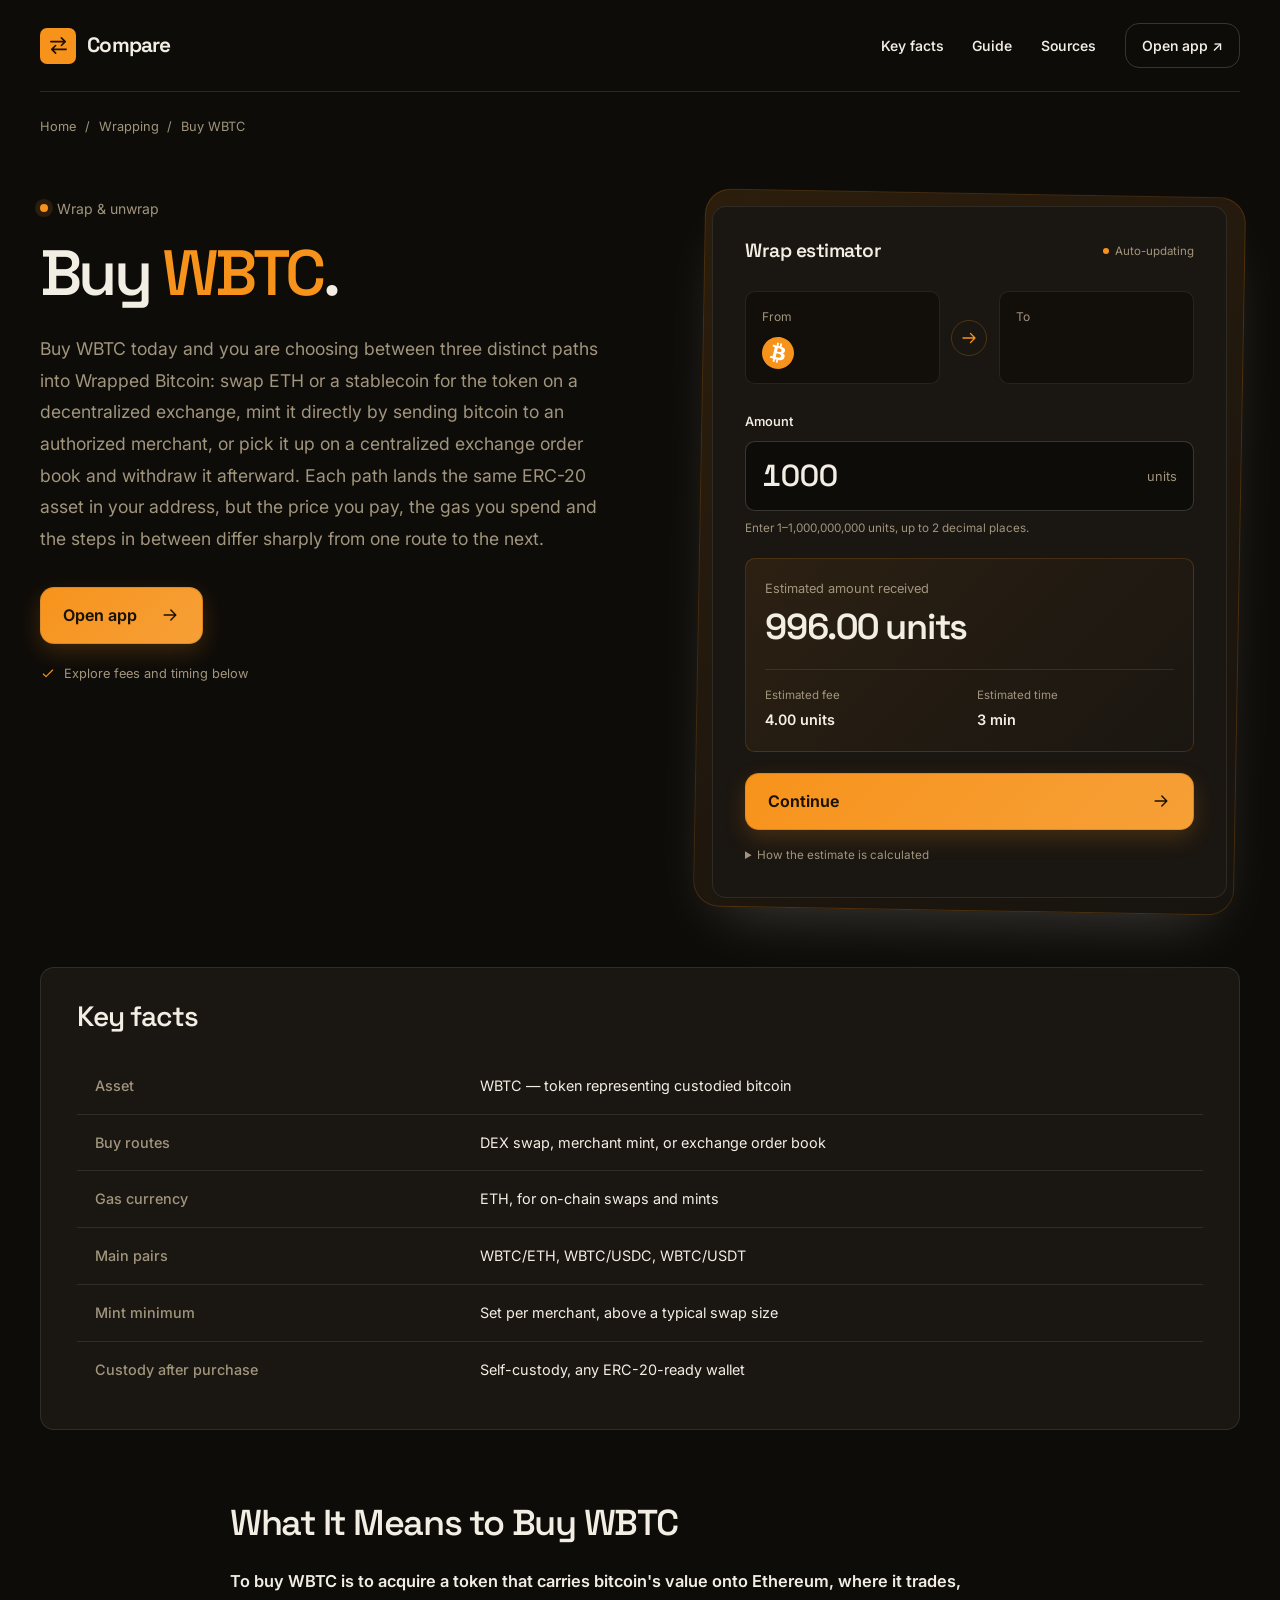
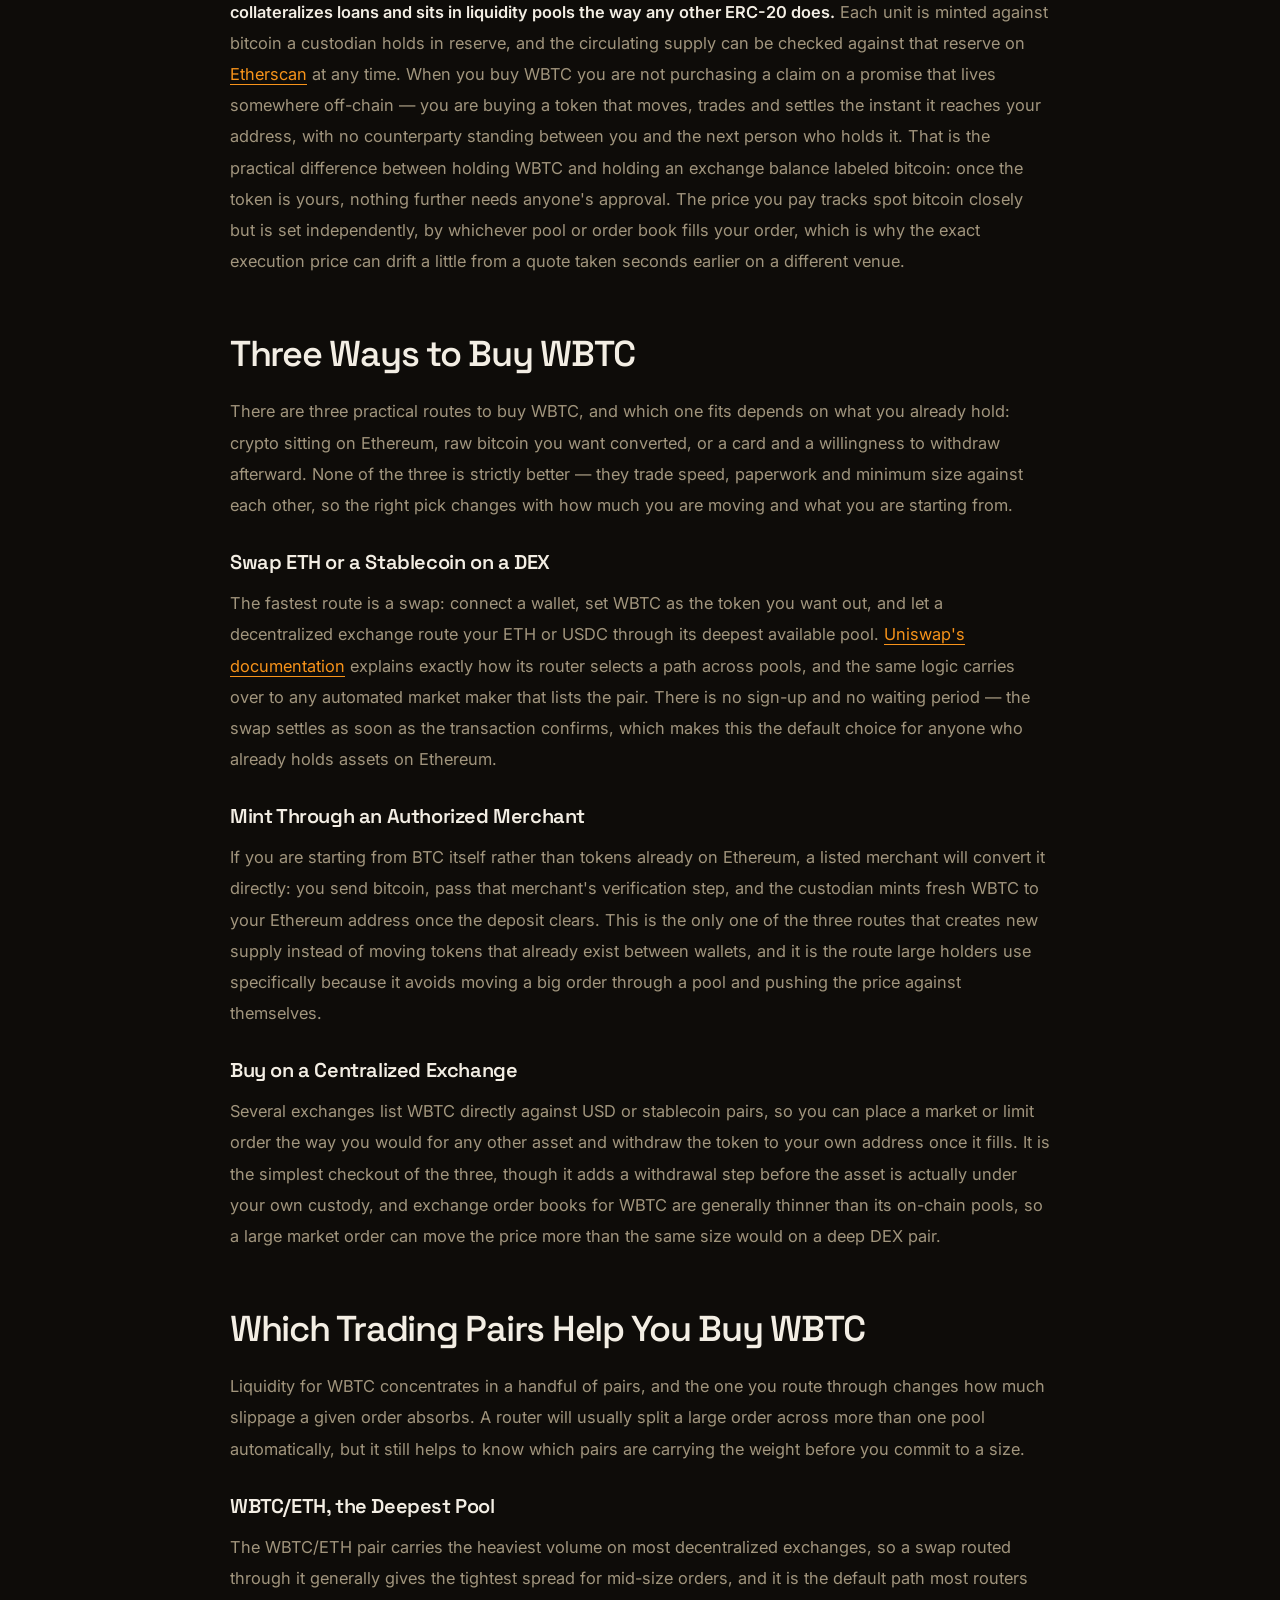
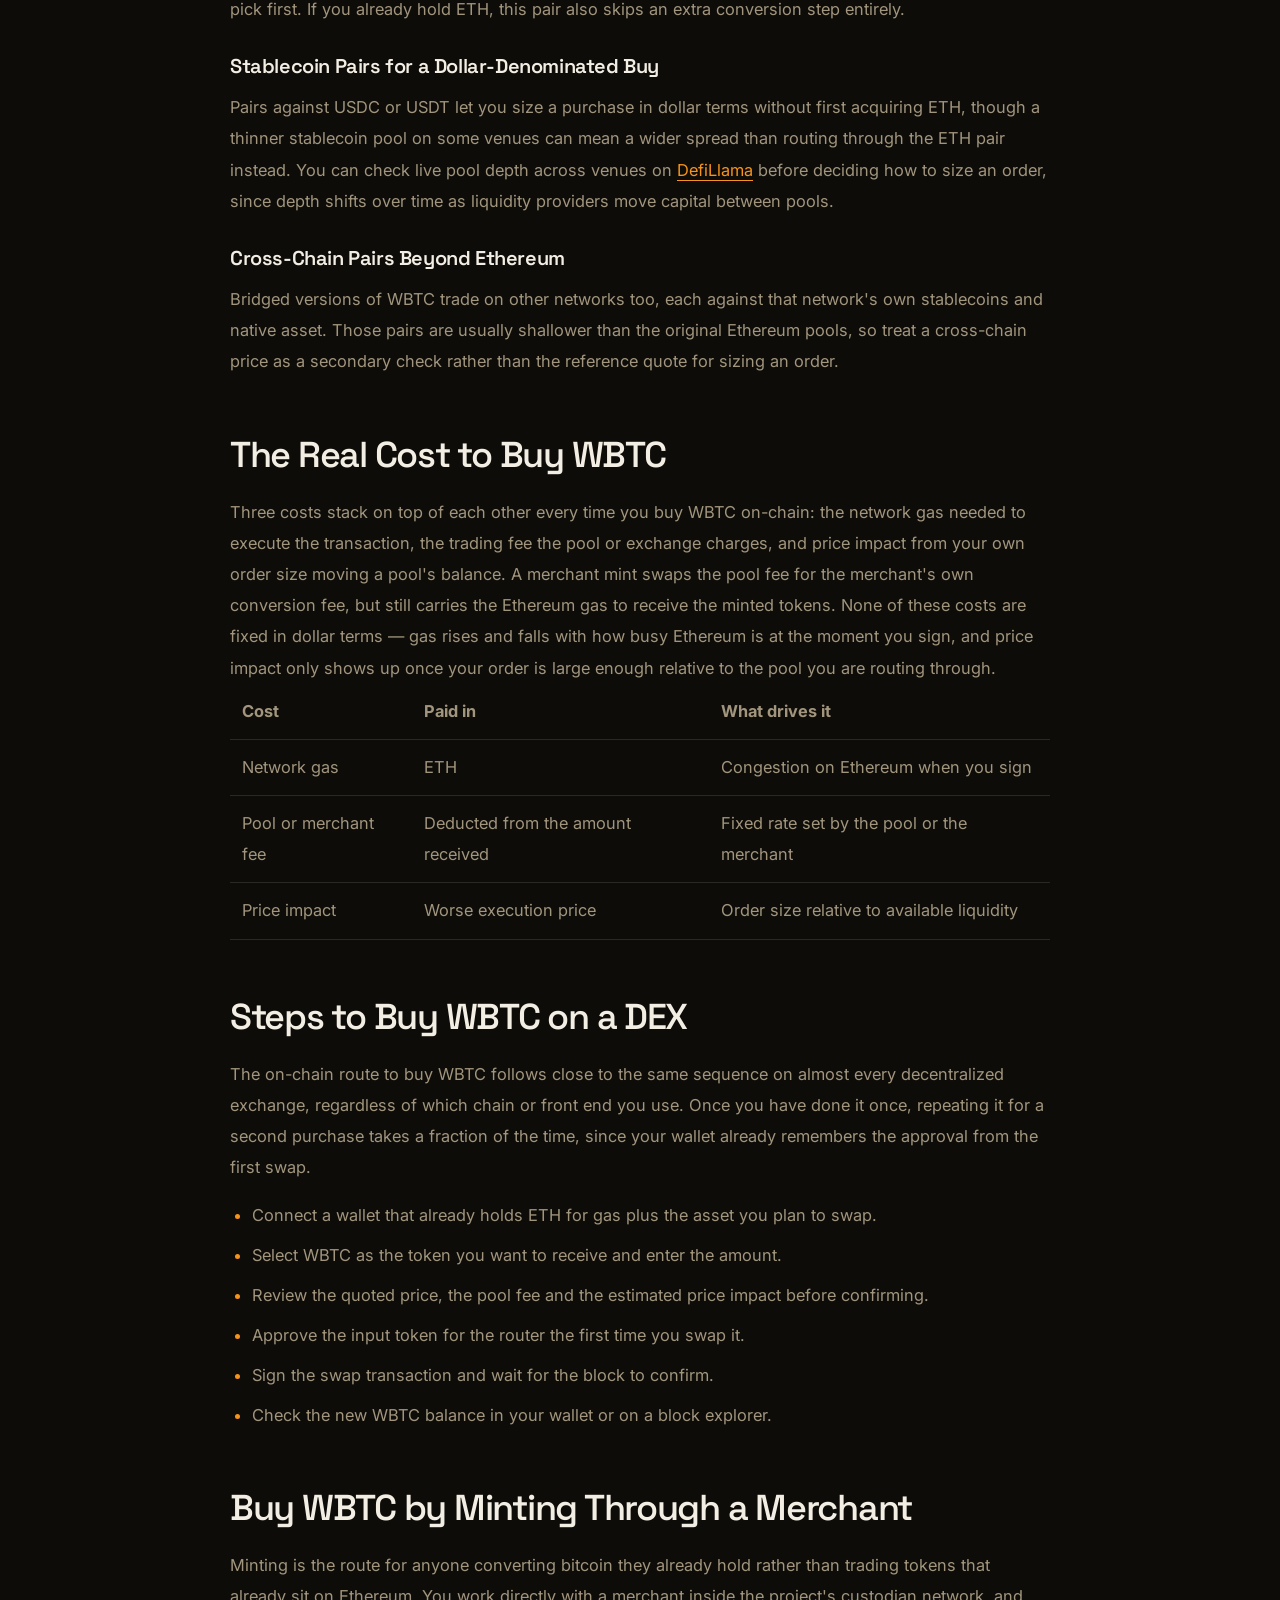
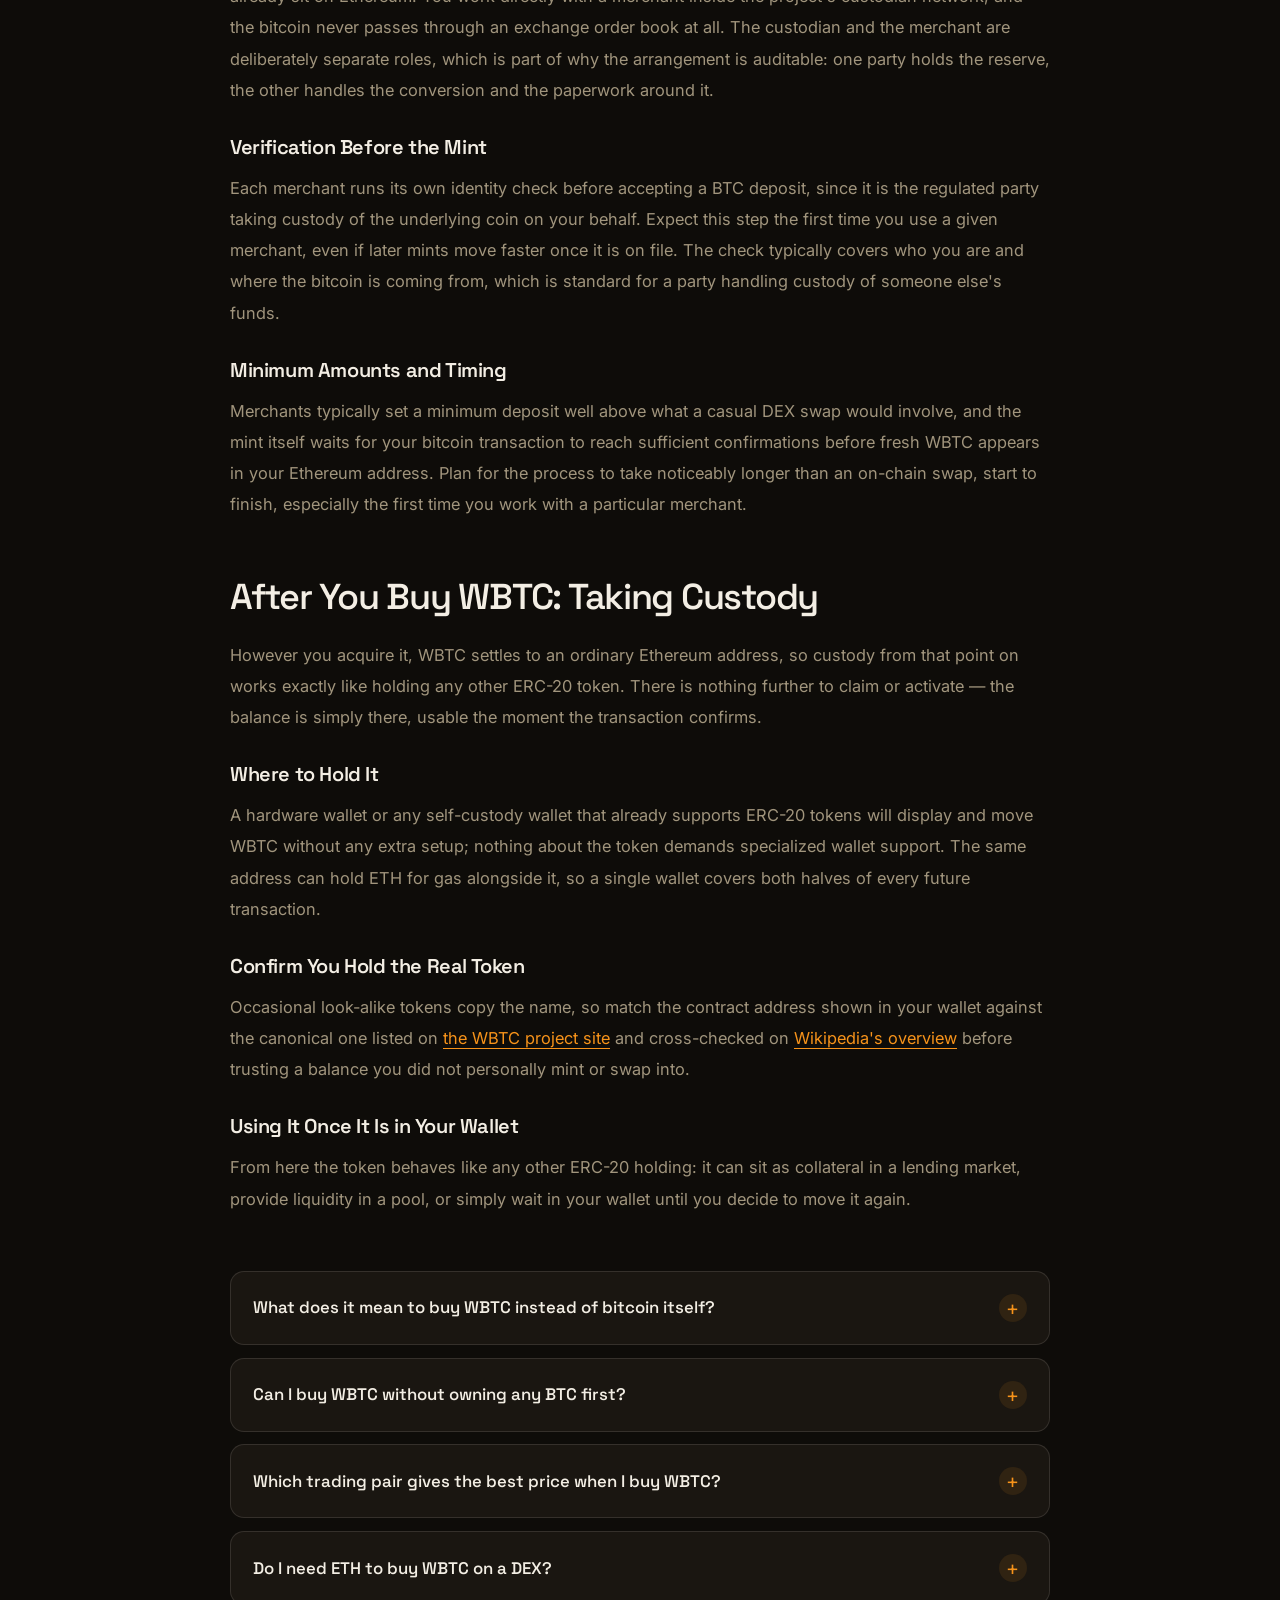
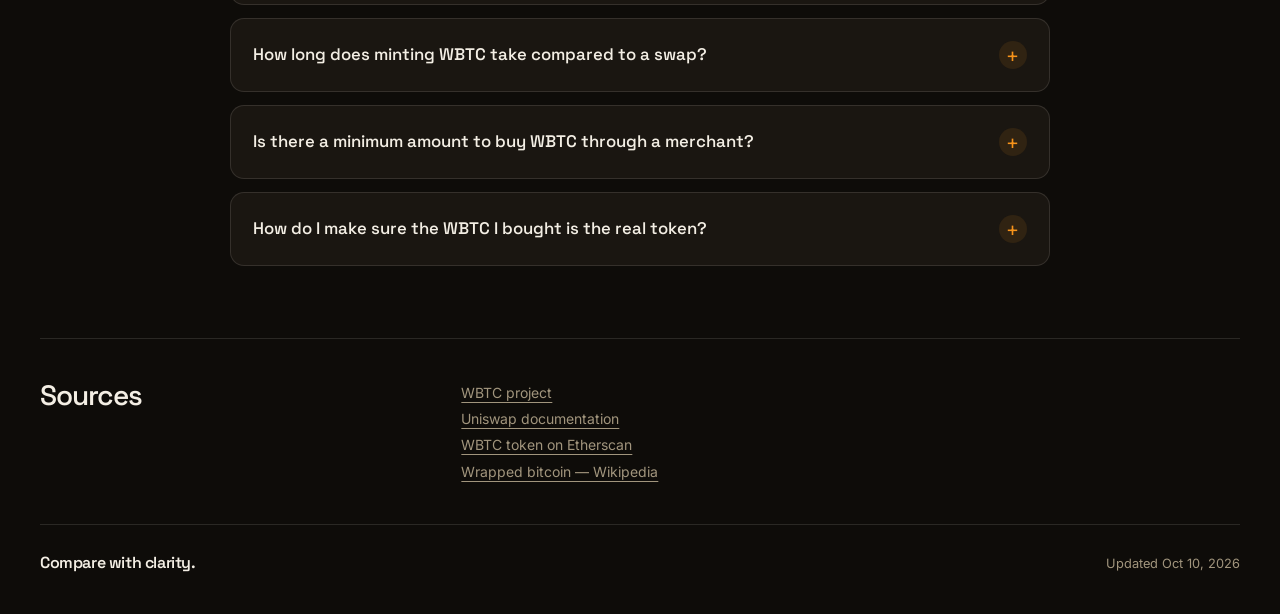
==== index.html @ 41659d7e "Compact hero/widget; lowercase canonical" ====
<!doctype html>
<html lang="en">
<head>
<meta charset="utf-8">
<meta name="viewport" content="width=device-width, initial-scale=1">
<title>Buy WBTC — Swap, Mint or Trade Into Wrapped Bitcoin</title>
<meta name="description" content="Buy WBTC by swapping ETH or stablecoins on a DEX, minting through an authorized merchant against real BTC, or trading on an exchange — with real pairs, gas costs, price impact and custody steps.">
<link rel="canonical" href="https://buy-wbtc.github.io/">
<meta property="og:type" content="website">
<meta property="og:title" content="Buy WBTC">
<meta property="og:url" content="https://buy-wbtc.github.io/">
<meta property="og:image" content="https://buy-wbtc.github.io/og.png">
<meta name="twitter:card" content="summary_large_image">
<meta name="twitter:title" content="Buy WBTC">
<link rel="preconnect" href="https://fonts.googleapis.com"><link rel="preconnect" href="https://fonts.gstatic.com" crossorigin><link rel="stylesheet" href="https://fonts.googleapis.com/css2?family=Inter:wght@400;500;600;700&family=Space+Grotesk:wght@500;600;700&display=swap">
<script type="application/ld+json">{"@context": "https://schema.org", "@graph": [{"@type": "WebSite", "@id": "https://buy-wbtc.github.io/#website", "url": "https://buy-wbtc.github.io/", "name": "Buy WBTC — Swap, Mint or Trade Into Wrapped Bitcoin"}, {"@type": "WebPage", "@id": "https://buy-wbtc.github.io/#webpage", "url": "https://buy-wbtc.github.io/", "name": "Buy WBTC — Swap, Mint or Trade Into Wrapped Bitcoin", "isPartOf": {"@id": "https://buy-wbtc.github.io/#website"}, "description": "Buy WBTC by swapping ETH or stablecoins on a DEX, minting through an authorized merchant against real BTC, or trading on an exchange — with real pairs, gas costs, price impact and custody steps.", "datePublished": "2026-10-10", "dateModified": "2026-10-10"}, {"@type": "SoftwareApplication", "name": "Buy WBTC", "applicationCategory": "FinanceApplication", "operatingSystem": "Web", "offers": {"@type": "Offer", "price": "0", "priceCurrency": "USD"}}, {"@type": "BreadcrumbList", "itemListElement": [{"@type": "ListItem", "position": 1, "name": "Home", "item": "https://buy-wbtc.github.io/"}, {"@type": "ListItem", "position": 2, "name": "Wrapping"}, {"@type": "ListItem", "position": 3, "name": "Buy WBTC"}]}, {"@type": "FAQPage", "mainEntity": [{"@type": "Question", "name": "What does it mean to buy WBTC instead of bitcoin itself?", "acceptedAnswer": {"@type": "Answer", "text": "Buying WBTC means acquiring a token on Ethereum that represents bitcoin held in reserve by a custodian, so the value can trade and plug into Ethereum apps rather than sitting only on the Bitcoin network."}}, {"@type": "Question", "name": "Can I buy WBTC without owning any BTC first?", "acceptedAnswer": {"@type": "Answer", "text": "Yes. Swapping ETH or a stablecoin for WBTC on a decentralized exchange, or buying it on a centralized exchange order book, both start from assets other than bitcoin itself. Minting is the only route that requires starting from BTC."}}, {"@type": "Question", "name": "Which trading pair gives the best price when I buy WBTC?", "acceptedAnswer": {"@type": "Answer", "text": "WBTC/ETH usually carries the deepest liquidity and tightest spread for mid-size orders. Stablecoin pairs are convenient for sizing a purchase in dollar terms but can show more slippage on venues with thinner pools."}}, {"@type": "Question", "name": "Do I need ETH to buy WBTC on a DEX?", "acceptedAnswer": {"@type": "Answer", "text": "Yes, you need ETH to pay gas for the swap transaction, separate from whatever asset you are swapping in. Without it in your wallet, the transaction cannot be signed."}}, {"@type": "Question", "name": "How long does minting WBTC take compared to a swap?", "acceptedAnswer": {"@type": "Answer", "text": "A DEX swap settles in one Ethereum block once signed. A merchant mint takes longer because it waits for your bitcoin deposit to reach enough confirmations before the custodian issues new tokens."}}, {"@type": "Question", "name": "Is there a minimum amount to buy WBTC through a merchant?", "acceptedAnswer": {"@type": "Answer", "text": "Each merchant sets its own minimum, and it generally sits well above what a typical DEX swap would involve, since minting is built for larger, deliberate conversions rather than small trades."}}, {"@type": "Question", "name": "How do I make sure the WBTC I bought is the real token?", "acceptedAnswer": {"@type": "Answer", "text": "Compare the contract address shown in your wallet against the canonical address published on the WBTC project site. A matching address is the only reliable check against a look-alike token."}}]}]}</script>
<style>
:root{--bg:#0E0C09;--surface:#1A1611;--text:#F3EEE4;--muted:#A1957D;--accent:#F7931A;--accent-ink:#1A1203;--radius:14px;--display:"Space Grotesk";--body:"Inter"}
*{box-sizing:border-box}
html{scroll-behavior:smooth;scroll-padding-top:2rem}
body{margin:0;background:var(--bg);color:var(--text);font:400 1rem/1.65 var(--body);-webkit-font-smoothing:antialiased}
::selection{background:var(--accent);color:var(--accent-ink)}
a{color:inherit;text-underline-offset:.25em}
a:hover{color:var(--accent)}
button,input,select,textarea{font:inherit}
input,select{color:var(--text);accent-color:var(--accent)}
:focus-visible{outline:3px solid var(--accent);outline-offset:5px}
img,svg{max-width:100%;vertical-align:middle}
svg{fill:none;stroke:currentColor;stroke-width:1.7;stroke-linecap:round;stroke-linejoin:round}
.c5e83f7{width:min(1200px,calc(100% - 4rem));margin-inline:auto}
.c11bed1{min-height:92px;display:flex;align-items:center;justify-content:space-between;gap:2rem;border-bottom:1px solid color-mix(in srgb,var(--text) 12%,transparent)}
.c56c7f2{display:inline-flex;align-items:center;gap:.7rem;text-decoration:none;font:650 1.3rem/1.2 var(--display);letter-spacing:-.04em}
.c3a6495{display:grid;place-items:center;width:36px;height:36px;background:var(--accent);color:var(--accent-ink);border-radius:calc(var(--radius)*.5)}
.c3a6495 svg{width:23px;height:23px}
.c225902{display:flex;align-items:center;gap:1.8rem;font-size:.875rem;font-weight:550}
.c225902 a{text-decoration:none}
.c225902 .ca8f8d3{padding:.6rem 1rem;border:1px solid color-mix(in srgb,var(--text) 18%,transparent);border-radius:var(--radius)}
.cdc871c{padding-block:1.5rem;font-size:.8rem;color:var(--muted);overflow-wrap:anywhere}
.c195838{display:flex;flex-wrap:wrap;align-items:center;gap:.55rem;margin:0;padding:0;list-style:none}
.c195838 a{text-decoration:none}
.c195838 [aria-current="page"]{color:var(--text)}
.c8d96d1{display:grid;grid-template-columns:minmax(0,1.1fr) minmax(0,1fr);align-items:start;gap:clamp(1.75rem,5vw,4rem);padding-block:2rem 3.5rem}
.c7d83d5{min-width:0}
.c9f35fd{display:inline-flex;align-items:center;gap:.55rem;margin:0 0 1.25rem;color:var(--muted);font-size:.875rem}
.c9f35fd::before{content:"";width:.5rem;height:.5rem;border-radius:50%;background:var(--accent);box-shadow:0 0 0 5px color-mix(in srgb,var(--accent) 12%,transparent)}
h1{margin:0;font:550 clamp(2.65rem,5vw,4.75rem)/1.06 var(--display);letter-spacing:-.055em;overflow-wrap:anywhere;text-wrap:balance}
h1 em{color:var(--accent);font-style:normal}
.ce58d43{max-width:36rem;margin:1.6rem 0 2rem;color:var(--muted);font-size:1.1rem;line-height:1.8}
.cb2423e{display:inline-flex;justify-content:center;align-items:center;gap:1.4rem;min-height:54px;padding:.9rem 1.4rem;background:linear-gradient(135deg,var(--accent),color-mix(in srgb,var(--accent) 86%,var(--text)));color:var(--accent-ink);border:1px solid color-mix(in srgb,var(--accent-ink) 12%,transparent);border-radius:var(--radius);font-weight:650;text-decoration:none;box-shadow:0 8px 22px color-mix(in srgb,var(--accent) 20%,transparent);transition:transform .2s,box-shadow .2s}
.cb2423e svg{width:20px;height:20px;flex:none}
.cb2423e:hover{color:var(--accent-ink);transform:translateY(-2px);box-shadow:0 12px 26px color-mix(in srgb,var(--accent) 28%,transparent)}
.ce36af2{display:flex;align-items:center;gap:.5rem;margin:1.2rem 0 0;color:var(--muted);font-size:.8rem}
.ce36af2 svg{width:16px;height:16px;color:var(--accent)}
.c9138ef{position:relative;min-width:0;padding:12px;border:1px solid color-mix(in srgb,var(--accent) 18%,transparent);border-radius:calc(var(--radius) + 12px);background:linear-gradient(145deg,color-mix(in srgb,var(--accent) 13%,var(--bg)),color-mix(in srgb,var(--surface) 70%,var(--bg)));box-shadow:0 28px 64px -28px color-mix(in srgb,var(--text) 24%,transparent)}
.c4d1b28{padding:clamp(1.25rem,3vw,2rem);background:var(--surface);border:1px solid color-mix(in srgb,var(--text) 9%,transparent);border-radius:var(--radius)}
.c1bc5b4{display:flex;justify-content:space-between;align-items:center;gap:1rem;margin-bottom:1.7rem}
.c1bc5b4 h2{margin:0;font:600 1.2rem/1.3 var(--display);letter-spacing:-.025em}
.c5999fc{display:inline-flex;align-items:center;gap:.4rem;color:var(--muted);font-size:.72rem;white-space:nowrap}
.c5999fc::before{content:"";width:6px;height:6px;border-radius:50%;background:var(--accent)}
.c67b8e9{display:grid;grid-template-columns:minmax(0,1fr) 36px minmax(0,1fr);align-items:center;gap:.7rem;margin-bottom:1.7rem}
.c0f9755{min-width:0;padding:.9rem 1rem;background:color-mix(in srgb,var(--bg) 70%,var(--surface));border:1px solid color-mix(in srgb,var(--text) 9%,transparent);border-radius:calc(var(--radius)*.7)}
.cbd5b99{display:block;margin-bottom:.65rem;color:var(--muted);font-size:.75rem}
.cfd7657{display:flex;align-items:center;gap:.5rem;min-height:32px;font:600 .95rem/1.3 var(--display);overflow-wrap:anywhere}
.cfd7657 img,.cfd7657 svg{width:auto;height:32px;max-width:100%;object-fit:contain}
.cbcaec6{display:grid;place-items:center;width:36px;height:36px;border:1px solid color-mix(in srgb,var(--accent) 24%,transparent);border-radius:50%;color:var(--accent)}
.cbcaec6 svg{width:18px;height:18px}
.c32811d{display:block;margin-bottom:.55rem;font-size:.8rem;font-weight:550}
.c6b7684{display:flex;align-items:center;gap:.5rem;padding:.7rem 1rem;border:1px solid color-mix(in srgb,var(--text) 19%,transparent);border-radius:calc(var(--radius)*.7);background:var(--bg);transition:border-color .2s}
.c6b7684:focus-within{border-color:var(--accent);box-shadow:0 0 0 3px color-mix(in srgb,var(--accent) 13%,transparent)}
.c6b7684 input{width:100%;min-width:0;padding:0;border:0;border-radius:0;background:var(--bg);font:550 1.9rem/1.5 var(--display);font-variant-numeric:tabular-nums}
.c6b7684 input:focus-visible{outline:2px solid var(--accent);outline-offset:2px}
.c6b7684 span{color:var(--muted);font-size:.8rem}
.c0e091a{margin:.5rem 0 1.2rem;color:var(--muted);font-size:.73rem}
.ceb095f{margin:-.65rem 0 1rem;color:var(--text);font-size:.8rem}
.c42c925{padding:1.2rem;border:1px solid color-mix(in srgb,var(--accent) 18%,transparent);border-radius:calc(var(--radius)*.7);background:linear-gradient(135deg,color-mix(in srgb,var(--accent) 8%,var(--surface)),var(--surface))}
.c5e2468{display:block;color:var(--muted);font-size:.8rem}
.cf7b91a{display:block;margin:.35rem 0 1.2rem;font:600 clamp(1.65rem,3vw,2.25rem)/1.25 var(--display);letter-spacing:-.035em;overflow-wrap:anywhere;font-variant-numeric:tabular-nums}
.cf7b91a small{color:var(--muted);font:400 .8rem/1.5 var(--body);letter-spacing:0}
.c3df1dc{display:grid;grid-template-columns:1fr 1fr;gap:1rem;padding-top:1rem;border-top:1px solid color-mix(in srgb,var(--text) 10%,transparent)}
.c685a4f{display:block;color:var(--muted);font-size:.72rem}
.ca61aae{display:block;margin-top:.2rem;font-size:.9rem;font-weight:600;font-variant-numeric:tabular-nums}
.c4d1b28 .cb2423e{width:100%;margin-top:1.3rem;justify-content:space-between}
.c600288{margin-top:1rem;color:var(--muted);font-size:.73rem}
.c600288 summary{cursor:pointer;width:fit-content;text-underline-offset:.2em}
.c600288 summary:hover{color:var(--text)}
.c600288 p{margin:.7rem 0 0}
.c109067{margin:0;font:550 1.75rem/1.2 var(--display);letter-spacing:-.035em}
.ceb0034{padding:2rem 2.25rem;background:var(--surface);border:1px solid color-mix(in srgb,var(--text) 10%,transparent);border-radius:var(--radius)}
.ceb0034 .c109067{margin-bottom:1.5rem}
.c3568ff{max-width:100%;overflow-x:auto;overscroll-behavior-inline:contain}
.c63c9c1{width:100%;border-collapse:collapse;text-align:left;font-size:.9rem}
.c63c9c1 caption{text-align:left;margin-bottom:1rem;color:var(--muted)}
.c63c9c1 th,.c63c9c1 td{padding:1rem 1.1rem;border-bottom:1px solid color-mix(in srgb,var(--text) 10%,transparent);vertical-align:top;overflow-wrap:anywhere}
.c63c9c1 th{color:var(--muted);font-weight:500}
.c63c9c1 thead{background:color-mix(in srgb,var(--accent) 7%,var(--surface))}
.c63c9c1 thead th{color:var(--text);font-weight:600}
.c63c9c1 tbody tr:last-child>*{border-bottom:0}
.c63c9c1 tbody tr:hover{background:color-mix(in srgb,var(--accent) 4%,var(--surface))}
.c75854c{max-width:820px;margin:4.5rem auto}
.c40fbe0{margin:0 0 3.5rem;scroll-margin-top:2rem}
.c1bc6e1{margin:0 0 1.25rem;font:550 clamp(1.65rem,3vw,2.25rem)/1.2 var(--display);letter-spacing:-.035em;text-wrap:balance}
.c4c0ac9{color:var(--muted);font-size:1.025rem;line-height:1.9;overflow-wrap:anywhere}
.c4c0ac9 p{margin:0 0 1.25rem}
.c4c0ac9 h3{margin:1.75rem 0 .75rem;color:var(--text);font:600 1.25rem/1.35 var(--display);letter-spacing:-.02em}
.c4c0ac9 strong{color:var(--text);font-weight:600}
.c4c0ac9 a,.ce1fddd a,.cec5ea4 a{color:var(--accent);text-decoration-thickness:1px}
.c4c0ac9 ul,.c4c0ac9 ol,.ce1fddd ul,.ce1fddd ol{padding-left:1.4rem}
.c4c0ac9 li+li{margin-top:.55rem}
.c4c0ac9 li::marker{color:var(--accent)}
.c4c0ac9 blockquote{margin:1.5rem 0;padding:1rem 1.5rem;border-left:3px solid var(--accent);background:var(--surface);border-radius:0 var(--radius) var(--radius) 0;color:var(--text)}
.c4c0ac9 img{height:auto;border-radius:var(--radius)}
.c4c0ac9 table{width:100%;border-collapse:collapse}
.c4c0ac9 td,.c4c0ac9 th{padding:.75rem;border-bottom:1px solid color-mix(in srgb,var(--text) 12%,transparent);text-align:left}
.c772428{margin:.8rem 0;padding:0 1.4rem;border:1px solid color-mix(in srgb,var(--text) 12%,transparent);border-radius:var(--radius);background:var(--surface)}
.cb922dc{display:flex;justify-content:space-between;align-items:center;gap:1.5rem;min-height:72px;padding:1.2rem 0;cursor:pointer;list-style:none;font:550 1.05rem/1.5 var(--display)}
.cb922dc::-webkit-details-marker{display:none}
.cb922dc::after{content:"+";flex:none;display:grid;place-items:center;width:28px;height:28px;border-radius:50%;background:color-mix(in srgb,var(--accent) 10%,var(--surface));color:var(--accent);font:400 1.25rem/1 var(--body)}
.c772428[open]{border-color:color-mix(in srgb,var(--accent) 40%,transparent)}
.c772428[open]>.cb922dc::after{content:"−"}
.ce1fddd{padding:0 2.8rem 1.3rem 0;color:var(--muted);line-height:1.85;overflow-wrap:anywhere}
.ce1fddd p{margin:.25rem 0 .75rem}
.cca919a{display:grid;grid-template-columns:1fr 2fr;gap:2rem;padding:2.5rem 0;border-top:1px solid color-mix(in srgb,var(--text) 12%,transparent)}
.c92e2a7{margin:0;padding:0;list-style:none}
.cec5ea4{padding:.7rem 0;border-bottom:1px solid color-mix(in srgb,var(--text) 8%,transparent);color:var(--muted);font-size:.875rem;overflow-wrap:anywhere}
.cec5ea4:first-child{padding-top:0}
.cec5ea4:last-child{border-bottom:0}
.cece38b{display:flex;justify-content:space-between;align-items:center;gap:1.5rem;padding-block:1.75rem 2.5rem;border-top:1px solid color-mix(in srgb,var(--text) 12%,transparent);color:var(--muted);font-size:.8rem}
.c9d11a6{color:var(--text);font:600 1rem/1.3 var(--display);letter-spacing:-.025em}
.cfef07c{margin:0}
@media(min-width:1100px){.c9138ef{transform:rotate(1deg)}.c4d1b28{transform:rotate(-1deg)}}
@media(max-width:850px){.c8d96d1{grid-template-columns:1fr;gap:2.5rem;padding-block:1.5rem 3.5rem}.c7d83d5{max-width:650px}.c9138ef{width:100%;max-width:580px;justify-self:center}.c75854c{margin-block:3.5rem}.c225902{gap:1rem}h1{max-width:14ch}}
@media(max-width:540px){.c5e83f7{width:calc(100% - 2rem)}.c11bed1{min-height:76px;gap:1rem}.c225902>a:not(.ca8f8d3){display:none}.c225902 .ca8f8d3{padding:.5rem .8rem}.cdc871c{padding-block:1.1rem}.c8d96d1{padding-top:1rem}.c7d83d5>.cb2423e{width:100%;justify-content:space-between}.ce58d43{font-size:1rem}.c9138ef{padding:7px;border-radius:calc(var(--radius) + 7px)}.c4d1b28{padding:1.1rem}.c67b8e9{gap:.4rem;grid-template-columns:minmax(0,1fr) 30px minmax(0,1fr)}.cbcaec6{width:30px;height:30px}.c0f9755{padding:.8rem}.ceb0034{padding:1.4rem 1rem}.c63c9c1 th,.c63c9c1 td{padding:.85rem .65rem}.c772428{padding-inline:1rem}.ce1fddd{padding-right:0}.cca919a{grid-template-columns:1fr;gap:1.4rem}.cece38b{align-items:flex-start;flex-direction:column;gap:.65rem}}
@media(prefers-reduced-motion:reduce){html{scroll-behavior:auto}*,*::before,*::after{transition:none!important}.cb2423e:hover{transform:none}}
</style>
</head>
<body>
<div class="c5e83f7">
<nav class="c11bed1" aria-label="Main navigation">
<a class="c56c7f2" href="#hero"><span class="c3a6495" aria-hidden="true"><svg viewBox="0 0 24 24"><path d="M4 8h15m-4-4 4 4-4 4M20 16H5m4-4-4 4 4 4"/></svg></span>Compare</a>
<div class="c225902"><a href="#facts">Key facts</a><a href="#guide">Guide</a><a href="#sources">Sources</a><a class="ca8f8d3" href="dashboard/">Open app ↗</a></div>
</nav>
<div class="cdc871c"><nav class="c195838" aria-label="Breadcrumb"><a href="dashboard/">Home</a> <span>/</span> <span>Wrapping</span> <span>/</span> <span>Buy WBTC</span></nav></div>
<section class="c8d96d1" id="hero" aria-labelledby="hero-title">
<div class="c7d83d5">
<p class="c9f35fd">Wrap & unwrap</p>
<h1 id="hero-title">Buy <em>WBTC</em>.</h1>
<p class="ce58d43">Buy WBTC today and you are choosing between three distinct paths into Wrapped Bitcoin: swap ETH or a stablecoin for the token on a decentralized exchange, mint it directly by sending bitcoin to an authorized merchant, or pick it up on a centralized exchange order book and withdraw it afterward. Each path lands the same ERC-20 asset in your address, but the price you pay, the gas you spend and the steps in between differ sharply from one route to the next.</p>
<a class="cb2423e" href="dashboard/">Open app <svg viewBox="0 0 24 24" aria-hidden="true"><path d="M5 12h14m-6-6 6 6-6 6"/></svg></a>
<p class="ce36af2"><svg viewBox="0 0 24 24" aria-hidden="true"><path d="m5 12 4 4L19 6"/></svg>Explore fees and timing below</p>
</div>
<aside class="c9138ef" aria-labelledby="estimator-title">
<div class="c4d1b28">
<div class="c1bc5b4"><h2 id="estimator-title">Wrap estimator</h2><span class="c5999fc">Auto-updating</span></div>
<div class="c67b8e9">
<div class="c0f9755"><span class="cbd5b99">From</span><div class="cfd7657"><img src="assets/tokens/btc.svg" alt="Bitcoin" width="28" height="28"></div></div>
<span class="cbcaec6" aria-hidden="true"><svg viewBox="0 0 24 24"><path d="M4 12h16m-6-6 6 6-6 6"/></svg></span>
<div class="c0f9755"><span class="cbd5b99">To</span><div class="cfd7657"></div></div>
</div>
<label class="c32811d" for="amount">Amount</label>
<div class="c6b7684"><input id="amount" type="number" inputmode="decimal" min="1" max="1000000000" step="0.01" value="1000" aria-describedby="amount-hint amount-error"><span>units</span></div>
<p class="c0e091a" id="amount-hint">Enter 1–1,000,000,000 units, up to 2 decimal places.</p>
<p class="ceb095f" id="amount-error" hidden></p>
<div class="c42c925" role="status" aria-live="polite" aria-atomic="true">
<span class="c5e2468">Estimated amount received</span>
<output class="cf7b91a" id="received" for="amount">—</output>
<div class="c3df1dc">
<div><span class="c685a4f">Estimated fee</span><output class="ca61aae" id="fee" for="amount">—</output></div>
<div><span class="c685a4f">Estimated time</span><output class="ca61aae" id="time" for="amount">—</output></div>
</div>
</div>
<a class="cb2423e" href="dashboard/">Continue <svg viewBox="0 0 24 24" aria-hidden="true"><path d="M5 12h14m-6-6 6 6-6 6"/></svg></a>
<details class="c600288"><summary>How the estimate is calculated</summary><p>Fee = 0.5 units + 0.35% of the amount, rounded to 2 decimals. Amount received = amount − fee. Time = 2 minutes + 1 minute per 10,000 units, rounded up.</p></details>
<noscript><p class="c0e091a">Enable JavaScript to calculate fees and timing.</p></noscript>
</div>
</aside>
</section>
<section class="ceb0034" id="facts" aria-labelledby="facts-title"><h2 class="c109067" id="facts-title">Key facts</h2><div class="c3568ff" role="region" aria-label="Key facts table" tabindex="0"><table class="c63c9c1"><tbody><tr><th scope="row">Asset</th><td>WBTC — token representing custodied bitcoin</td></tr>
<tr><th scope="row">Buy routes</th><td>DEX swap, merchant mint, or exchange order book</td></tr>
<tr><th scope="row">Gas currency</th><td>ETH, for on-chain swaps and mints</td></tr>
<tr><th scope="row">Main pairs</th><td>WBTC/ETH, WBTC/USDC, WBTC/USDT</td></tr>
<tr><th scope="row">Mint minimum</th><td>Set per merchant, above a typical swap size</td></tr>
<tr><th scope="row">Custody after purchase</th><td>Self-custody, any ERC-20-ready wallet</td></tr></tbody></table></div></section>
<main class="c75854c" id="guide"><section class="c40fbe0"><h2 class="c1bc6e1">What It Means to Buy WBTC</h2><div class="c4c0ac9"><strong>To buy WBTC is to acquire a token that carries bitcoin's value onto Ethereum, where it trades, collateralizes loans and sits in liquidity pools the way any other ERC-20 does.</strong> Each unit is minted against bitcoin a custodian holds in reserve, and the circulating supply can be checked against that reserve on <a href="https://etherscan.io/token/0x2260fac5e5542a773aa44fbcfedf7c193bc2c599" rel="nofollow noopener" target="_blank">Etherscan</a> at any time. When you buy WBTC you are not purchasing a claim on a promise that lives somewhere off-chain — you are buying a token that moves, trades and settles the instant it reaches your address, with no counterparty standing between you and the next person who holds it. That is the practical difference between holding WBTC and holding an exchange balance labeled bitcoin: once the token is yours, nothing further needs anyone's approval. The price you pay tracks spot bitcoin closely but is set independently, by whichever pool or order book fills your order, which is why the exact execution price can drift a little from a quote taken seconds earlier on a different venue.</div></section>
<section class="c40fbe0"><h2 class="c1bc6e1">Three Ways to Buy WBTC</h2><div class="c4c0ac9">There are three practical routes to buy WBTC, and which one fits depends on what you already hold: crypto sitting on Ethereum, raw bitcoin you want converted, or a card and a willingness to withdraw afterward. None of the three is strictly better — they trade speed, paperwork and minimum size against each other, so the right pick changes with how much you are moving and what you are starting from.<h3>Swap ETH or a Stablecoin on a DEX</h3>The fastest route is a swap: connect a wallet, set WBTC as the token you want out, and let a decentralized exchange route your ETH or USDC through its deepest available pool. <a href="https://docs.uniswap.org/" rel="nofollow noopener" target="_blank">Uniswap's documentation</a> explains exactly how its router selects a path across pools, and the same logic carries over to any automated market maker that lists the pair. There is no sign-up and no waiting period — the swap settles as soon as the transaction confirms, which makes this the default choice for anyone who already holds assets on Ethereum.<h3>Mint Through an Authorized Merchant</h3>If you are starting from BTC itself rather than tokens already on Ethereum, a listed merchant will convert it directly: you send bitcoin, pass that merchant's verification step, and the custodian mints fresh WBTC to your Ethereum address once the deposit clears. This is the only one of the three routes that creates new supply instead of moving tokens that already exist between wallets, and it is the route large holders use specifically because it avoids moving a big order through a pool and pushing the price against themselves.<h3>Buy on a Centralized Exchange</h3>Several exchanges list WBTC directly against USD or stablecoin pairs, so you can place a market or limit order the way you would for any other asset and withdraw the token to your own address once it fills. It is the simplest checkout of the three, though it adds a withdrawal step before the asset is actually under your own custody, and exchange order books for WBTC are generally thinner than its on-chain pools, so a large market order can move the price more than the same size would on a deep DEX pair.</div></section>
<section class="c40fbe0"><h2 class="c1bc6e1">Which Trading Pairs Help You Buy WBTC</h2><div class="c4c0ac9">Liquidity for WBTC concentrates in a handful of pairs, and the one you route through changes how much slippage a given order absorbs. A router will usually split a large order across more than one pool automatically, but it still helps to know which pairs are carrying the weight before you commit to a size.<h3>WBTC/ETH, the Deepest Pool</h3>The WBTC/ETH pair carries the heaviest volume on most decentralized exchanges, so a swap routed through it generally gives the tightest spread for mid-size orders, and it is the default path most routers pick first. If you already hold ETH, this pair also skips an extra conversion step entirely.<h3>Stablecoin Pairs for a Dollar-Denominated Buy</h3>Pairs against USDC or USDT let you size a purchase in dollar terms without first acquiring ETH, though a thinner stablecoin pool on some venues can mean a wider spread than routing through the ETH pair instead. You can check live pool depth across venues on <a href="https://defillama.com/protocol/wrapped-bitcoin" rel="nofollow noopener" target="_blank">DefiLlama</a> before deciding how to size an order, since depth shifts over time as liquidity providers move capital between pools.<h3>Cross-Chain Pairs Beyond Ethereum</h3>Bridged versions of WBTC trade on other networks too, each against that network's own stablecoins and native asset. Those pairs are usually shallower than the original Ethereum pools, so treat a cross-chain price as a secondary check rather than the reference quote for sizing an order.</div></section>
<section class="c40fbe0"><h2 class="c1bc6e1">The Real Cost to Buy WBTC</h2><div class="c4c0ac9">Three costs stack on top of each other every time you buy WBTC on-chain: the network gas needed to execute the transaction, the trading fee the pool or exchange charges, and price impact from your own order size moving a pool's balance. A merchant mint swaps the pool fee for the merchant's own conversion fee, but still carries the Ethereum gas to receive the minted tokens. None of these costs are fixed in dollar terms — gas rises and falls with how busy Ethereum is at the moment you sign, and price impact only shows up once your order is large enough relative to the pool you are routing through.<table><thead><tr><th>Cost</th><th>Paid in</th><th>What drives it</th></tr></thead><tbody><tr><td>Network gas</td><td>ETH</td><td>Congestion on Ethereum when you sign</td></tr><tr><td>Pool or merchant fee</td><td>Deducted from the amount received</td><td>Fixed rate set by the pool or the merchant</td></tr><tr><td>Price impact</td><td>Worse execution price</td><td>Order size relative to available liquidity</td></tr></tbody></table></div></section>
<section class="c40fbe0"><h2 class="c1bc6e1">Steps to Buy WBTC on a DEX</h2><div class="c4c0ac9">The on-chain route to buy WBTC follows close to the same sequence on almost every decentralized exchange, regardless of which chain or front end you use. Once you have done it once, repeating it for a second purchase takes a fraction of the time, since your wallet already remembers the approval from the first swap.<ul><li>Connect a wallet that already holds ETH for gas plus the asset you plan to swap.</li><li>Select WBTC as the token you want to receive and enter the amount.</li><li>Review the quoted price, the pool fee and the estimated price impact before confirming.</li><li>Approve the input token for the router the first time you swap it.</li><li>Sign the swap transaction and wait for the block to confirm.</li><li>Check the new WBTC balance in your wallet or on a block explorer.</li></ul></div></section>
<section class="c40fbe0"><h2 class="c1bc6e1">Buy WBTC by Minting Through a Merchant</h2><div class="c4c0ac9">Minting is the route for anyone converting bitcoin they already hold rather than trading tokens that already sit on Ethereum. You work directly with a merchant inside the project's custodian network, and the bitcoin never passes through an exchange order book at all. The custodian and the merchant are deliberately separate roles, which is part of why the arrangement is auditable: one party holds the reserve, the other handles the conversion and the paperwork around it.<h3>Verification Before the Mint</h3>Each merchant runs its own identity check before accepting a BTC deposit, since it is the regulated party taking custody of the underlying coin on your behalf. Expect this step the first time you use a given merchant, even if later mints move faster once it is on file. The check typically covers who you are and where the bitcoin is coming from, which is standard for a party handling custody of someone else's funds.<h3>Minimum Amounts and Timing</h3>Merchants typically set a minimum deposit well above what a casual DEX swap would involve, and the mint itself waits for your bitcoin transaction to reach sufficient confirmations before fresh WBTC appears in your Ethereum address. Plan for the process to take noticeably longer than an on-chain swap, start to finish, especially the first time you work with a particular merchant.</div></section>
<section class="c40fbe0"><h2 class="c1bc6e1">After You Buy WBTC: Taking Custody</h2><div class="c4c0ac9">However you acquire it, WBTC settles to an ordinary Ethereum address, so custody from that point on works exactly like holding any other ERC-20 token. There is nothing further to claim or activate — the balance is simply there, usable the moment the transaction confirms.<h3>Where to Hold It</h3>A hardware wallet or any self-custody wallet that already supports ERC-20 tokens will display and move WBTC without any extra setup; nothing about the token demands specialized wallet support. The same address can hold ETH for gas alongside it, so a single wallet covers both halves of every future transaction.<h3>Confirm You Hold the Real Token</h3>Occasional look-alike tokens copy the name, so match the contract address shown in your wallet against the canonical one listed on <a href="https://wbtc.network/" rel="nofollow noopener" target="_blank">the WBTC project site</a> and cross-checked on <a href="https://en.wikipedia.org/wiki/Wrapped_bitcoin" rel="nofollow noopener" target="_blank">Wikipedia's overview</a> before trusting a balance you did not personally mint or swap into.<h3>Using It Once It Is in Your Wallet</h3>From here the token behaves like any other ERC-20 holding: it can sit as collateral in a lending market, provide liquidity in a pool, or simply wait in your wallet until you decide to move it again.</div></section><details class="c772428"><summary class="cb922dc">What does it mean to buy WBTC instead of bitcoin itself?</summary><div class="ce1fddd">Buying WBTC means acquiring a token on Ethereum that represents bitcoin held in reserve by a custodian, so the value can trade and plug into Ethereum apps rather than sitting only on the Bitcoin network.</div></details>
<details class="c772428"><summary class="cb922dc">Can I buy WBTC without owning any BTC first?</summary><div class="ce1fddd">Yes. Swapping ETH or a stablecoin for WBTC on a decentralized exchange, or buying it on a centralized exchange order book, both start from assets other than bitcoin itself. Minting is the only route that requires starting from BTC.</div></details>
<details class="c772428"><summary class="cb922dc">Which trading pair gives the best price when I buy WBTC?</summary><div class="ce1fddd">WBTC/ETH usually carries the deepest liquidity and tightest spread for mid-size orders. Stablecoin pairs are convenient for sizing a purchase in dollar terms but can show more slippage on venues with thinner pools.</div></details>
<details class="c772428"><summary class="cb922dc">Do I need ETH to buy WBTC on a DEX?</summary><div class="ce1fddd">Yes, you need ETH to pay gas for the swap transaction, separate from whatever asset you are swapping in. Without it in your wallet, the transaction cannot be signed.</div></details>
<details class="c772428"><summary class="cb922dc">How long does minting WBTC take compared to a swap?</summary><div class="ce1fddd">A DEX swap settles in one Ethereum block once signed. A merchant mint takes longer because it waits for your bitcoin deposit to reach enough confirmations before the custodian issues new tokens.</div></details>
<details class="c772428"><summary class="cb922dc">Is there a minimum amount to buy WBTC through a merchant?</summary><div class="ce1fddd">Each merchant sets its own minimum, and it generally sits well above what a typical DEX swap would involve, since minting is built for larger, deliberate conversions rather than small trades.</div></details>
<details class="c772428"><summary class="cb922dc">How do I make sure the WBTC I bought is the real token?</summary><div class="ce1fddd">Compare the contract address shown in your wallet against the canonical address published on the WBTC project site. A matching address is the only reliable check against a look-alike token.</div></details></main>
<section class="cca919a" id="sources" aria-labelledby="sources-title"><h2 class="c109067" id="sources-title">Sources</h2><div><ul class="c92e2a7"><li><a class="cec5ea4" href="https://wbtc.network/" rel="nofollow noopener" target="_blank">WBTC project</a></li>
<li><a class="cec5ea4" href="https://docs.uniswap.org/" rel="nofollow noopener" target="_blank">Uniswap documentation</a></li>
<li><a class="cec5ea4" href="https://etherscan.io/token/0x2260fac5e5542a773aa44fbcfedf7c193bc2c599" rel="nofollow noopener" target="_blank">WBTC token on Etherscan</a></li>
<li><a class="cec5ea4" href="https://en.wikipedia.org/wiki/Wrapped_bitcoin" rel="nofollow noopener" target="_blank">Wrapped bitcoin — Wikipedia</a></li></ul></div></section>
<footer class="cece38b"><span class="c9d11a6">Compare with clarity.</span><p class="cfef07c">Updated Oct 10, 2026</p></footer>
</div>
<script>
(() => {
  const amount = document.getElementById('amount');
  const received = document.getElementById('received');
  const fee = document.getElementById('fee');
  const time = document.getElementById('time');
  const error = document.getElementById('amount-error');
  const number = new Intl.NumberFormat('en-US', { minimumFractionDigits: 2, maximumFractionDigits: 2 });
  let timer;
  function update() {
    const value = amount.valueAsNumber;
    const valid = amount.value.trim() !== '' && Number.isFinite(value) && amount.validity.valid;
    amount.setAttribute('aria-invalid', String(!valid));
    error.hidden = valid;
    error.textContent = valid ? '' : 'Enter an amount from 1 to 1,000,000,000 with up to 2 decimal places.';
    if (!valid) {
      received.textContent = '—';
      fee.textContent = '—';
      time.textContent = '—';
      return;
    }
    const amountCents = Math.round(value * 100);
    const feeCents = 50 + Math.round(amountCents * 35 / 10000);
    received.textContent = number.format((amountCents - feeCents) / 100) + ' units';
    fee.textContent = number.format(feeCents / 100) + ' units';
    time.textContent = (2 + Math.ceil(value / 10000)).toLocaleString('en-US') + ' min';
  }
  amount.addEventListener('input', () => {
    clearTimeout(timer);
    timer = setTimeout(update, 180);
  });
  amount.addEventListener('change', () => {
    clearTimeout(timer);
    update();
  });
  update();
})();
</script>
</body>
</html>
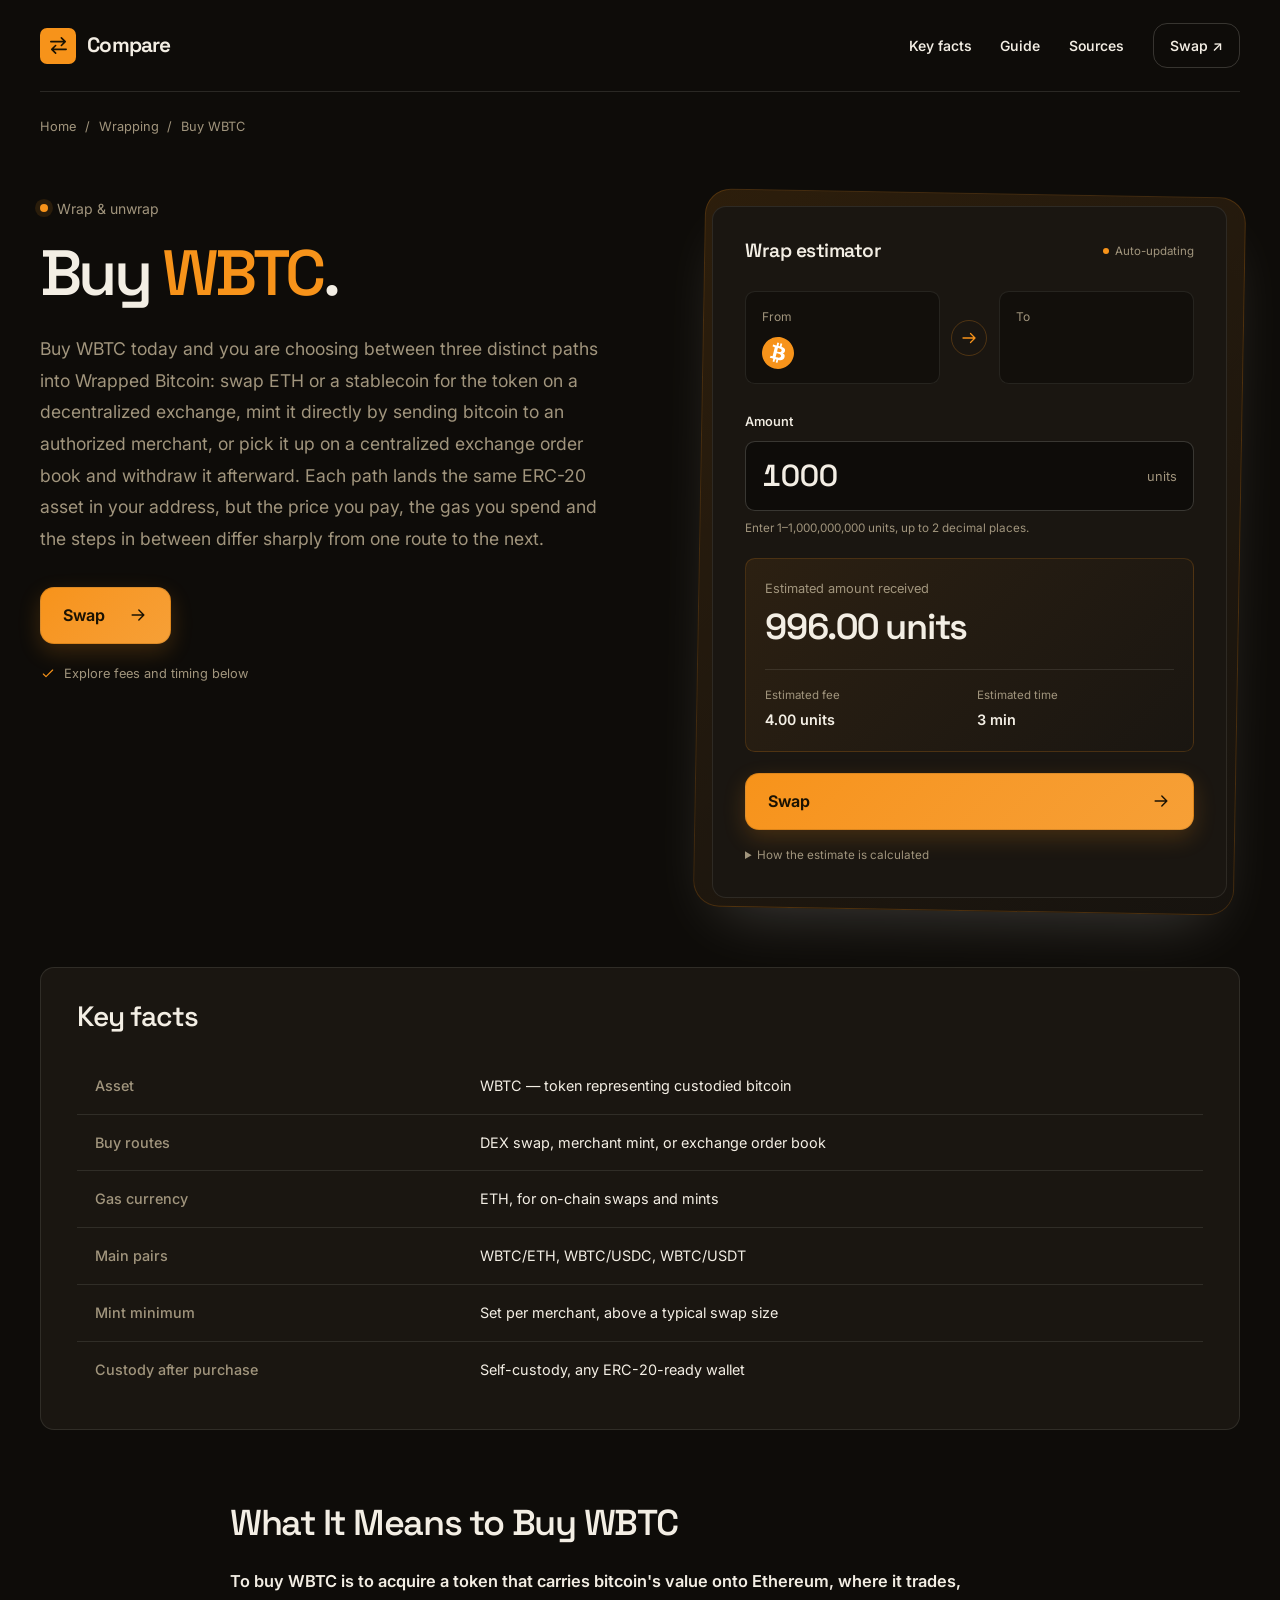
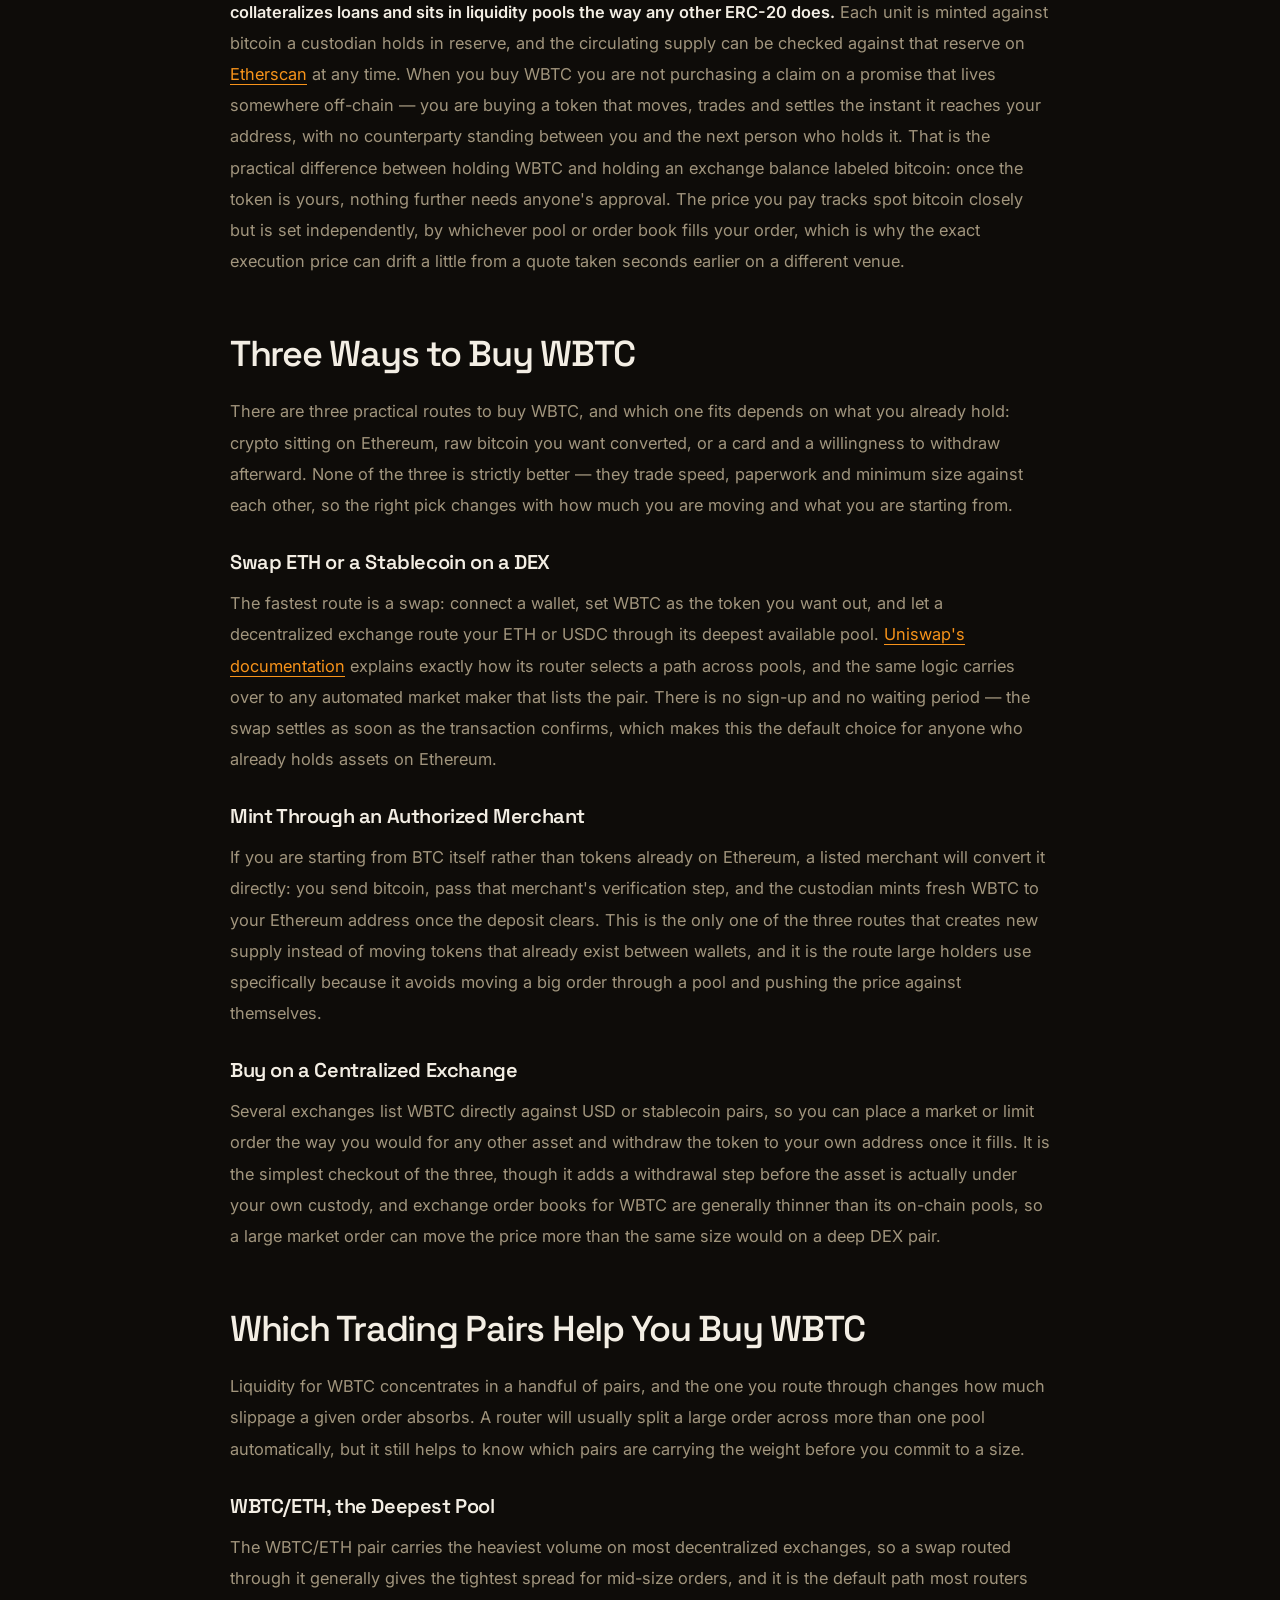
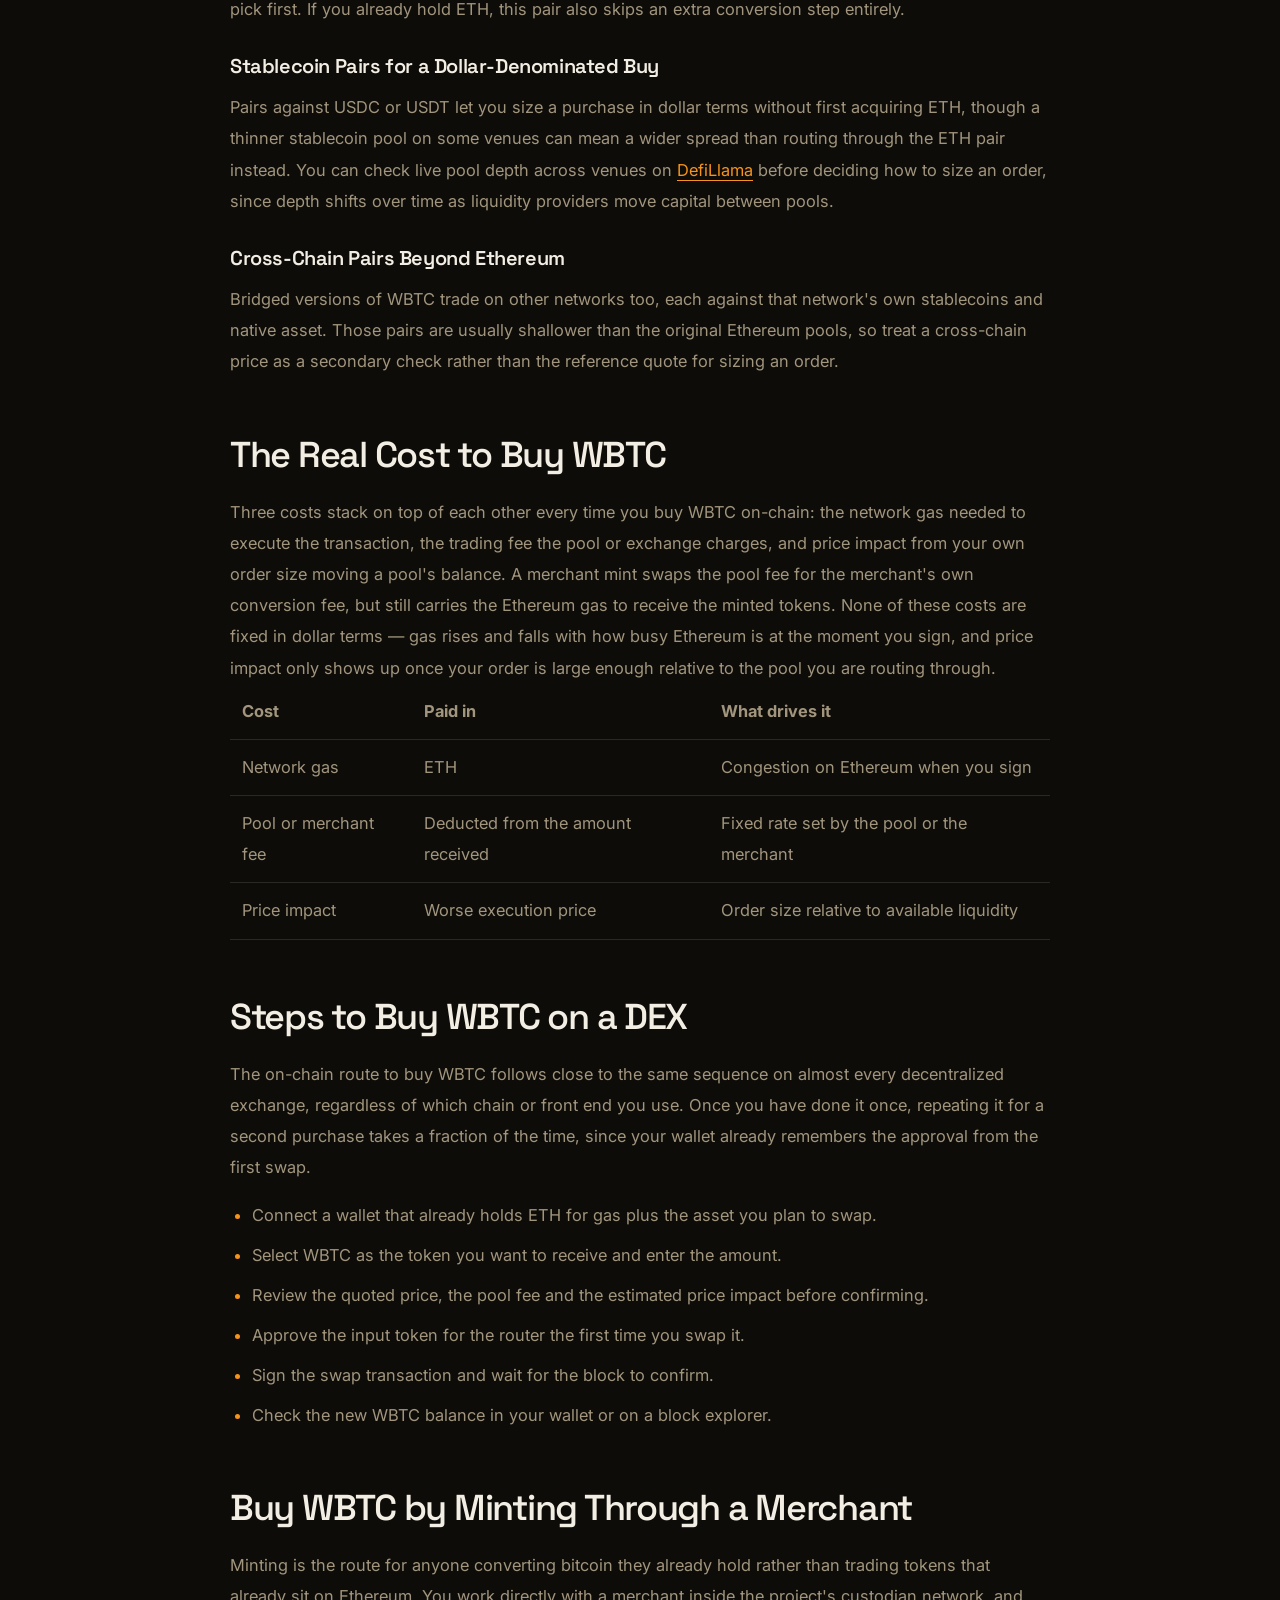
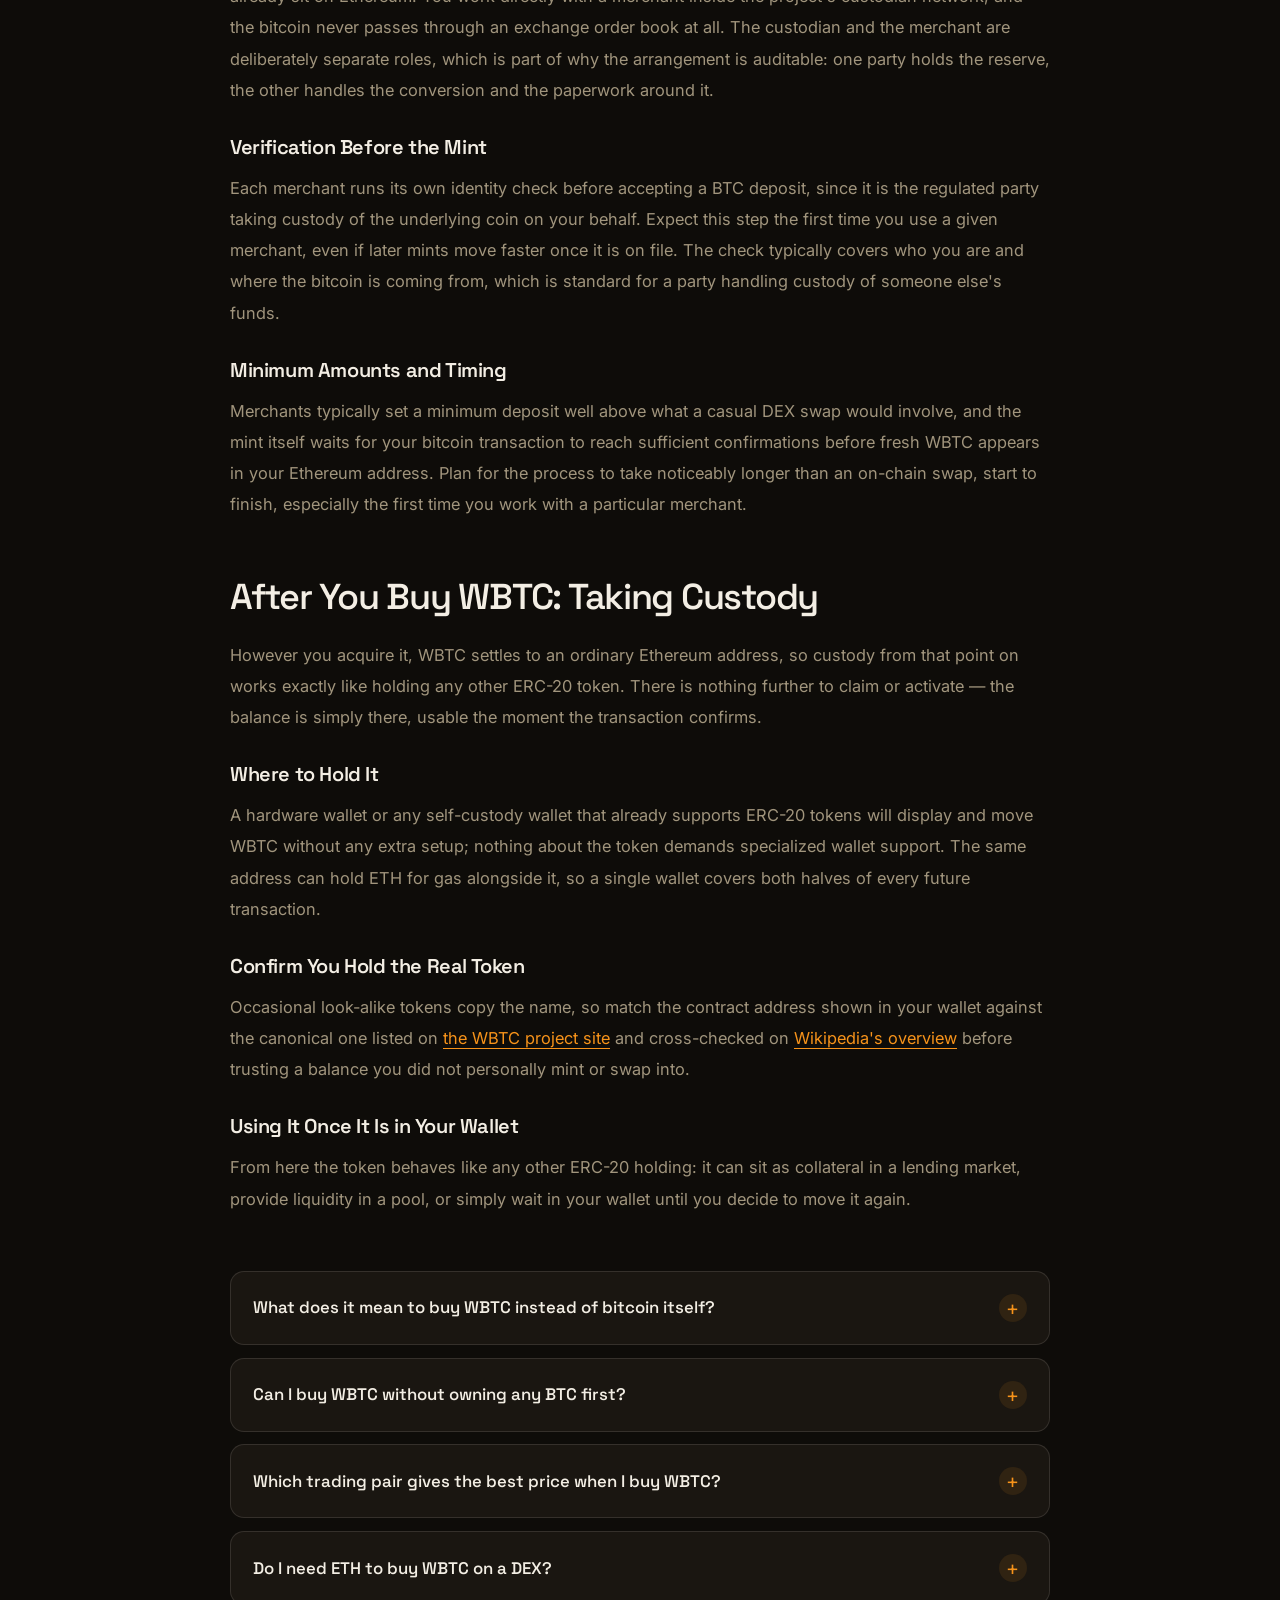
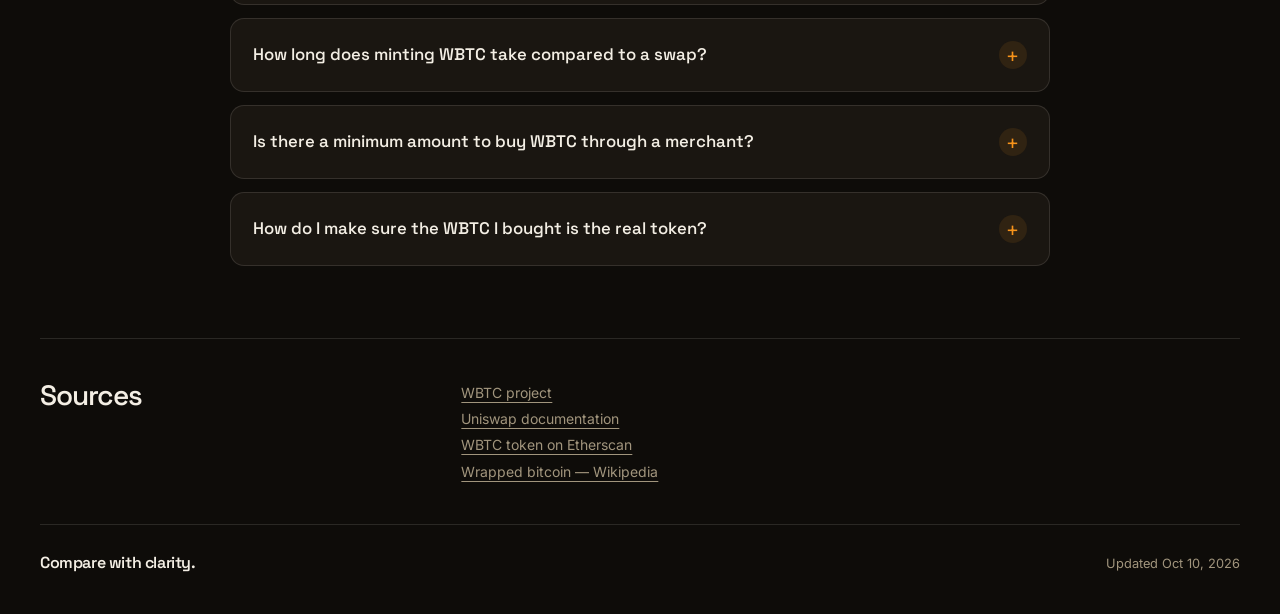
==== commit 5f4189c4: "Compact hero; action-verb CTA (swap/bridge/stake)" ====
--- a/index.html
+++ b/index.html
@@ -137,7 +137,7 @@
 <div class="c5e83f7">
 <nav class="c11bed1" aria-label="Main navigation">
 <a class="c56c7f2" href="#hero"><span class="c3a6495" aria-hidden="true"><svg viewBox="0 0 24 24"><path d="M4 8h15m-4-4 4 4-4 4M20 16H5m4-4-4 4 4 4"/></svg></span>Compare</a>
-<div class="c225902"><a href="#facts">Key facts</a><a href="#guide">Guide</a><a href="#sources">Sources</a><a class="ca8f8d3" href="dashboard/">Open app ↗</a></div>
+<div class="c225902"><a href="#facts">Key facts</a><a href="#guide">Guide</a><a href="#sources">Sources</a><a class="ca8f8d3" href="dashboard/">Swap ↗</a></div>
 </nav>
 <div class="cdc871c"><nav class="c195838" aria-label="Breadcrumb"><a href="dashboard/">Home</a> <span>/</span> <span>Wrapping</span> <span>/</span> <span>Buy WBTC</span></nav></div>
 <section class="c8d96d1" id="hero" aria-labelledby="hero-title">
@@ -145,7 +145,7 @@
 <p class="c9f35fd">Wrap & unwrap</p>
 <h1 id="hero-title">Buy <em>WBTC</em>.</h1>
 <p class="ce58d43">Buy WBTC today and you are choosing between three distinct paths into Wrapped Bitcoin: swap ETH or a stablecoin for the token on a decentralized exchange, mint it directly by sending bitcoin to an authorized merchant, or pick it up on a centralized exchange order book and withdraw it afterward. Each path lands the same ERC-20 asset in your address, but the price you pay, the gas you spend and the steps in between differ sharply from one route to the next.</p>
-<a class="cb2423e" href="dashboard/">Open app <svg viewBox="0 0 24 24" aria-hidden="true"><path d="M5 12h14m-6-6 6 6-6 6"/></svg></a>
+<a class="cb2423e" href="dashboard/">Swap <svg viewBox="0 0 24 24" aria-hidden="true"><path d="M5 12h14m-6-6 6 6-6 6"/></svg></a>
 <p class="ce36af2"><svg viewBox="0 0 24 24" aria-hidden="true"><path d="m5 12 4 4L19 6"/></svg>Explore fees and timing below</p>
 </div>
 <aside class="c9138ef" aria-labelledby="estimator-title">
@@ -168,7 +168,7 @@
 <div><span class="c685a4f">Estimated time</span><output class="ca61aae" id="time" for="amount">—</output></div>
 </div>
 </div>
-<a class="cb2423e" href="dashboard/">Continue <svg viewBox="0 0 24 24" aria-hidden="true"><path d="M5 12h14m-6-6 6 6-6 6"/></svg></a>
+<a class="cb2423e" href="dashboard/">Swap <svg viewBox="0 0 24 24" aria-hidden="true"><path d="M5 12h14m-6-6 6 6-6 6"/></svg></a>
 <details class="c600288"><summary>How the estimate is calculated</summary><p>Fee = 0.5 units + 0.35% of the amount, rounded to 2 decimals. Amount received = amount − fee. Time = 2 minutes + 1 minute per 10,000 units, rounded up.</p></details>
 <noscript><p class="c0e091a">Enable JavaScript to calculate fees and timing.</p></noscript>
 </div>
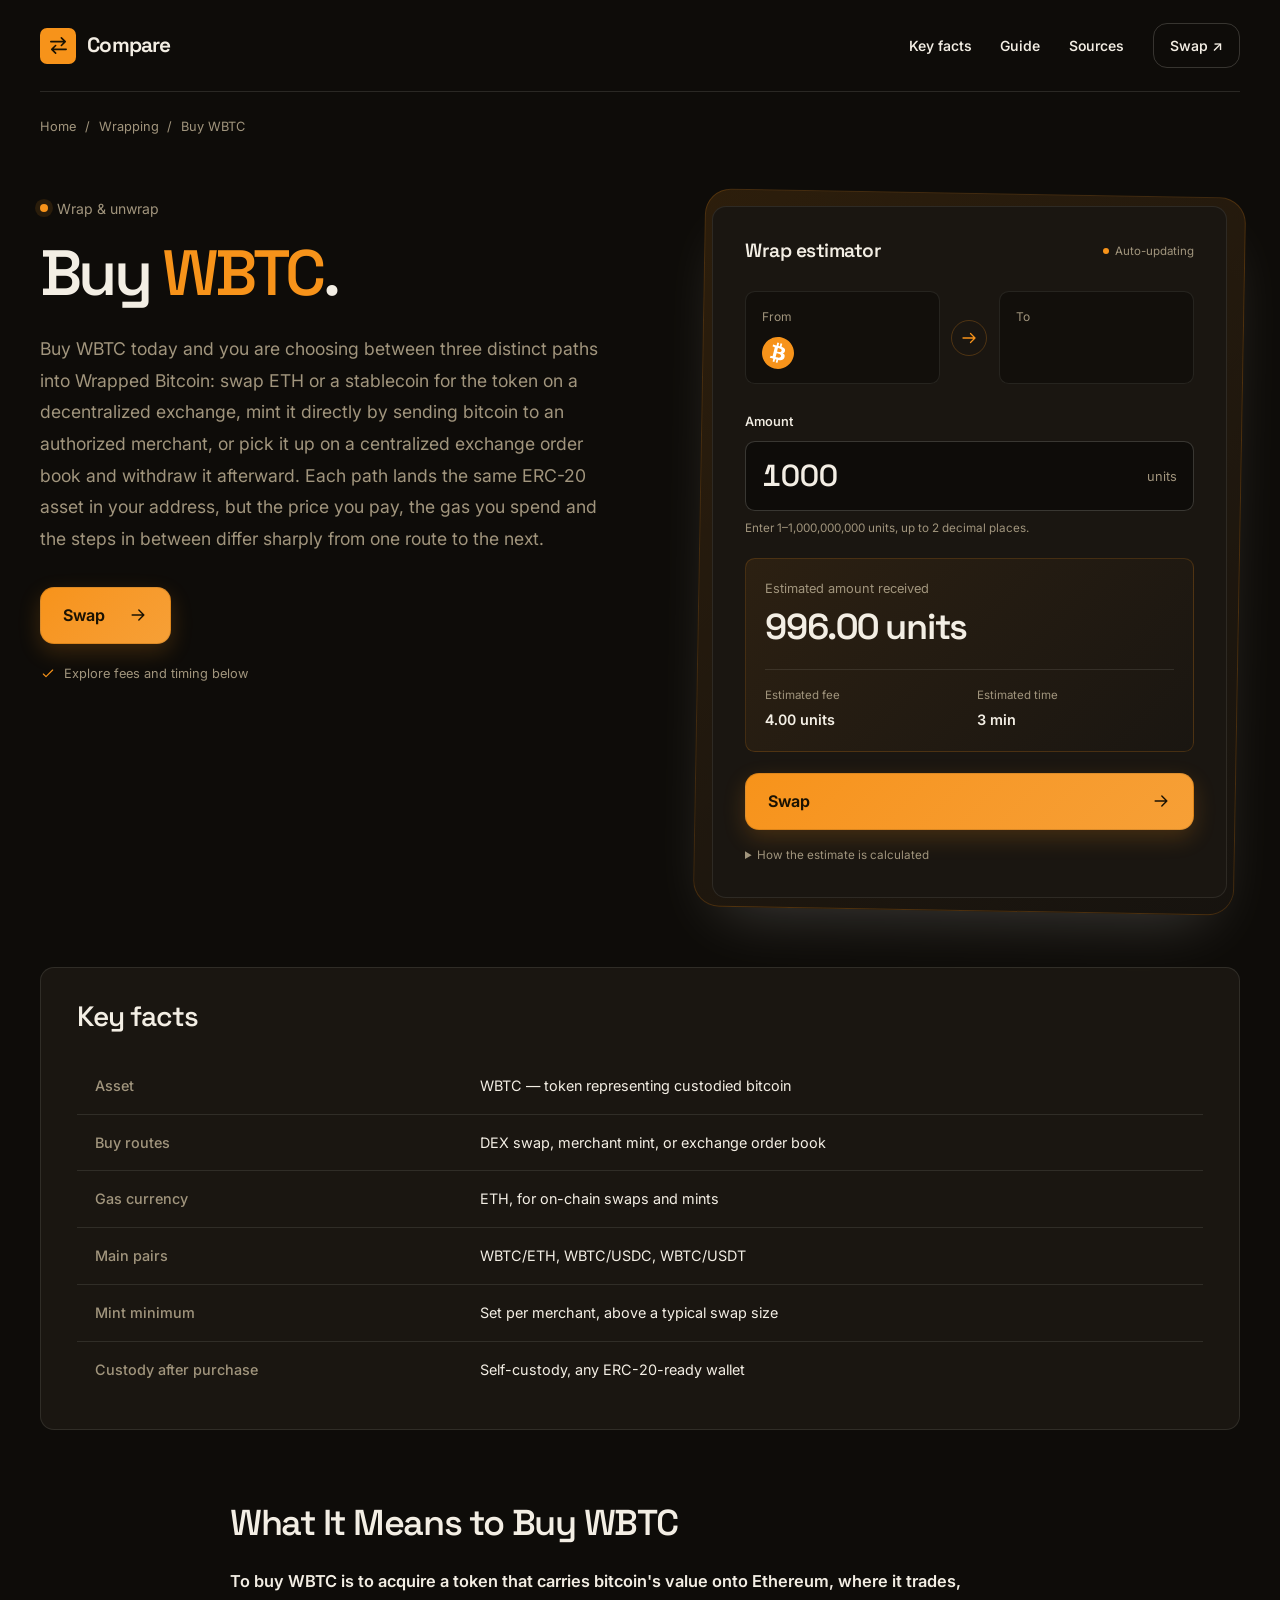
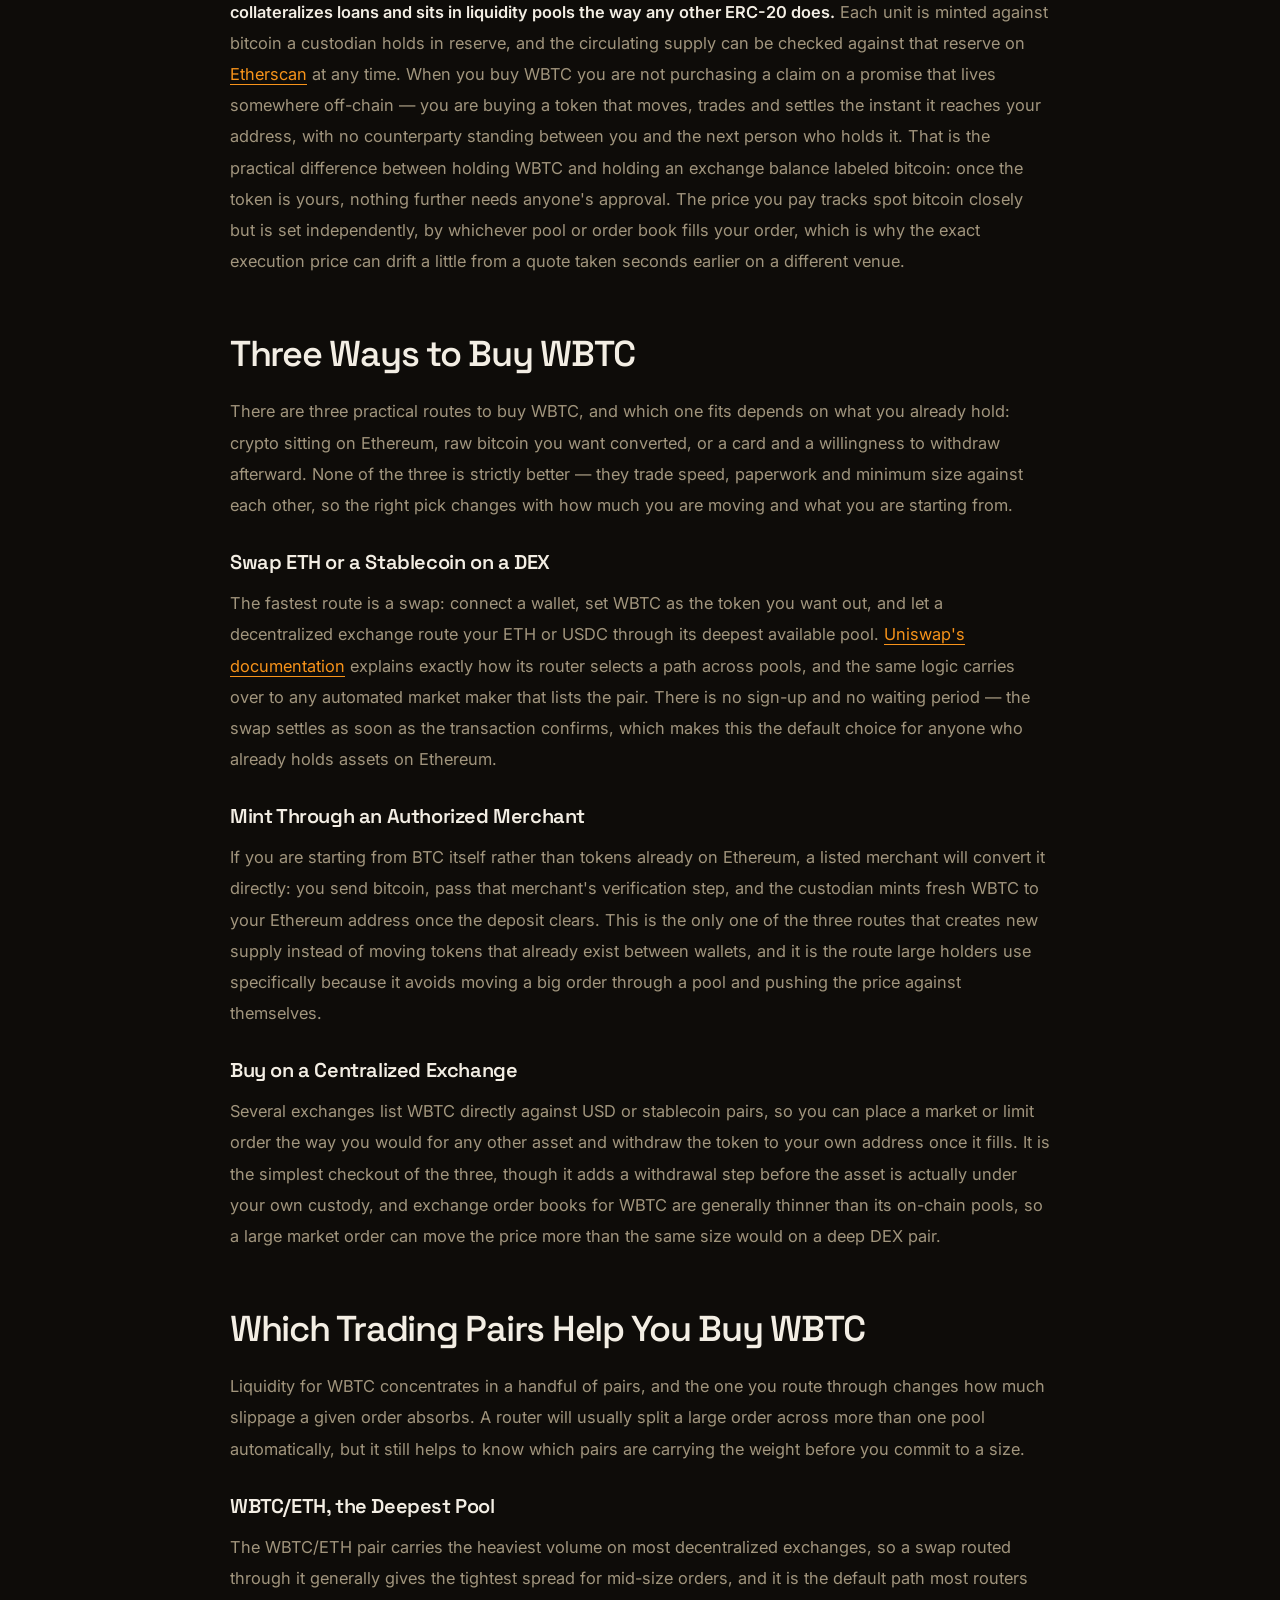
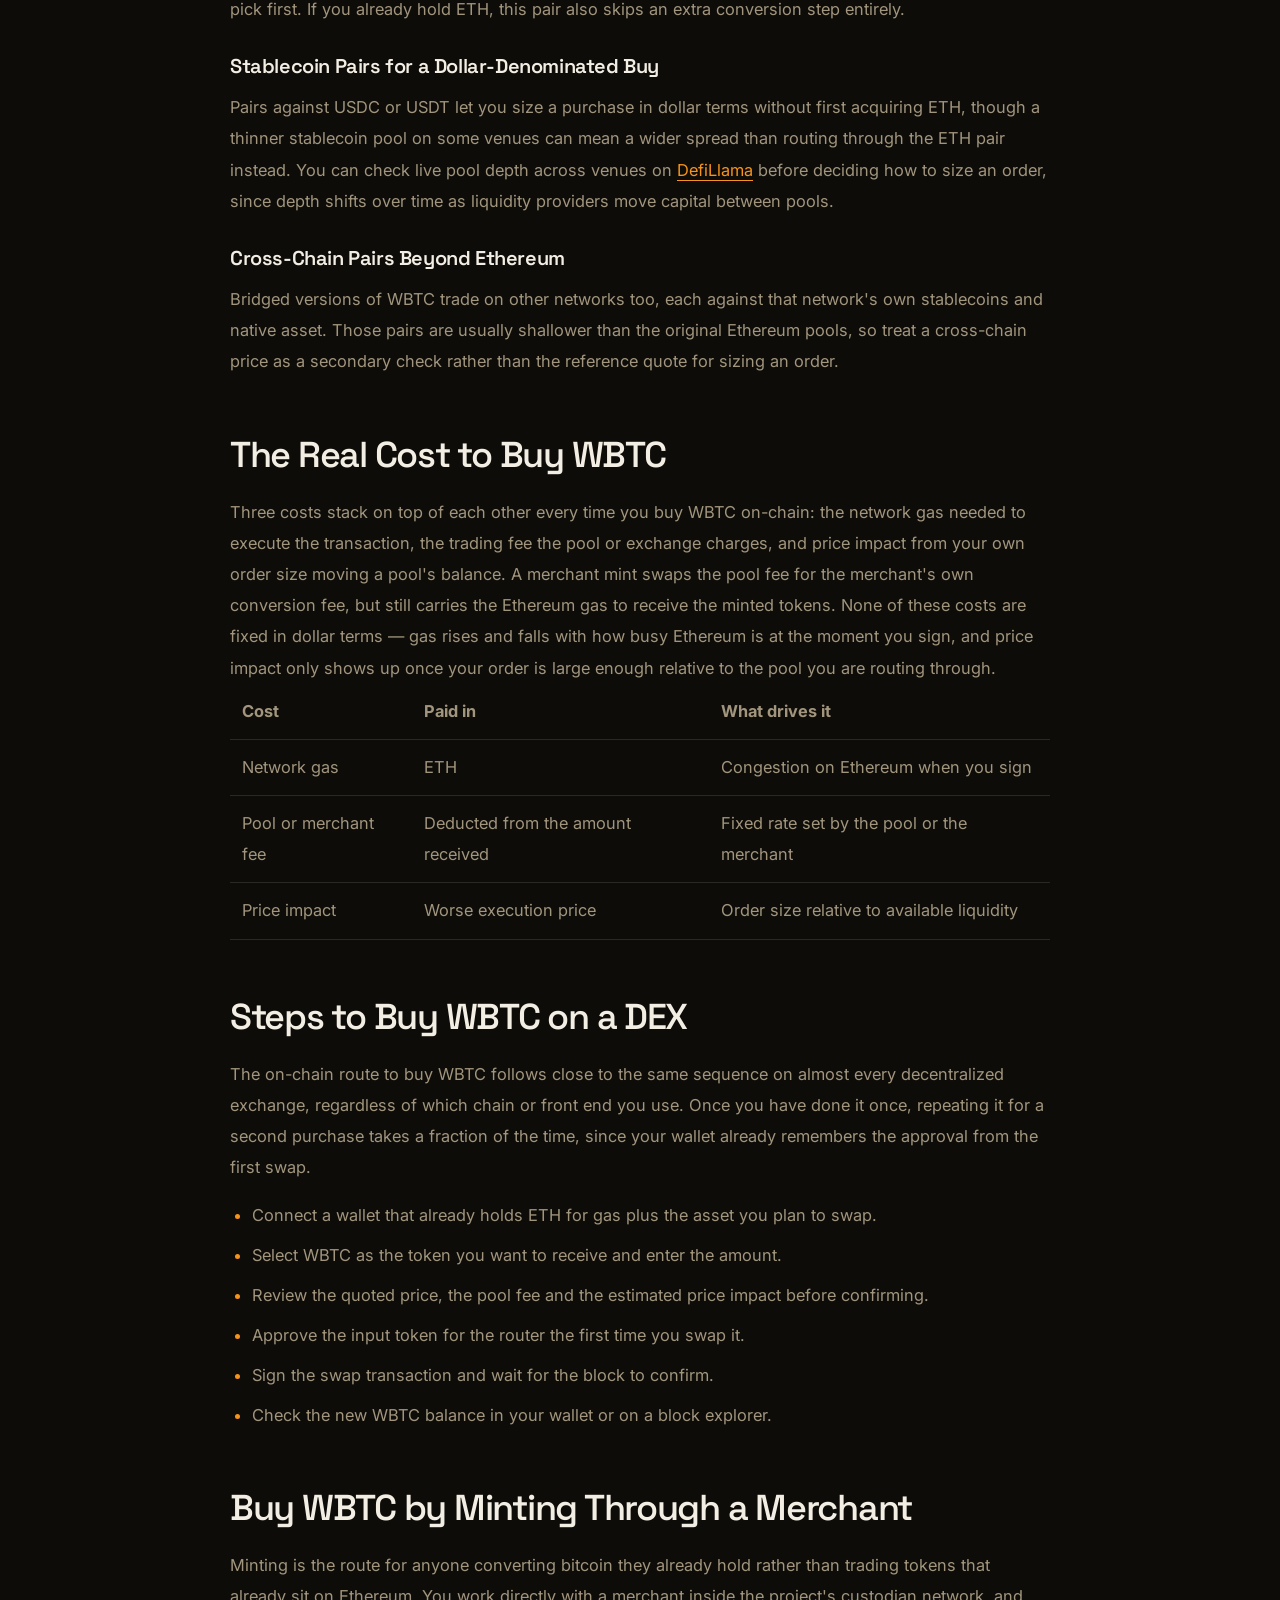
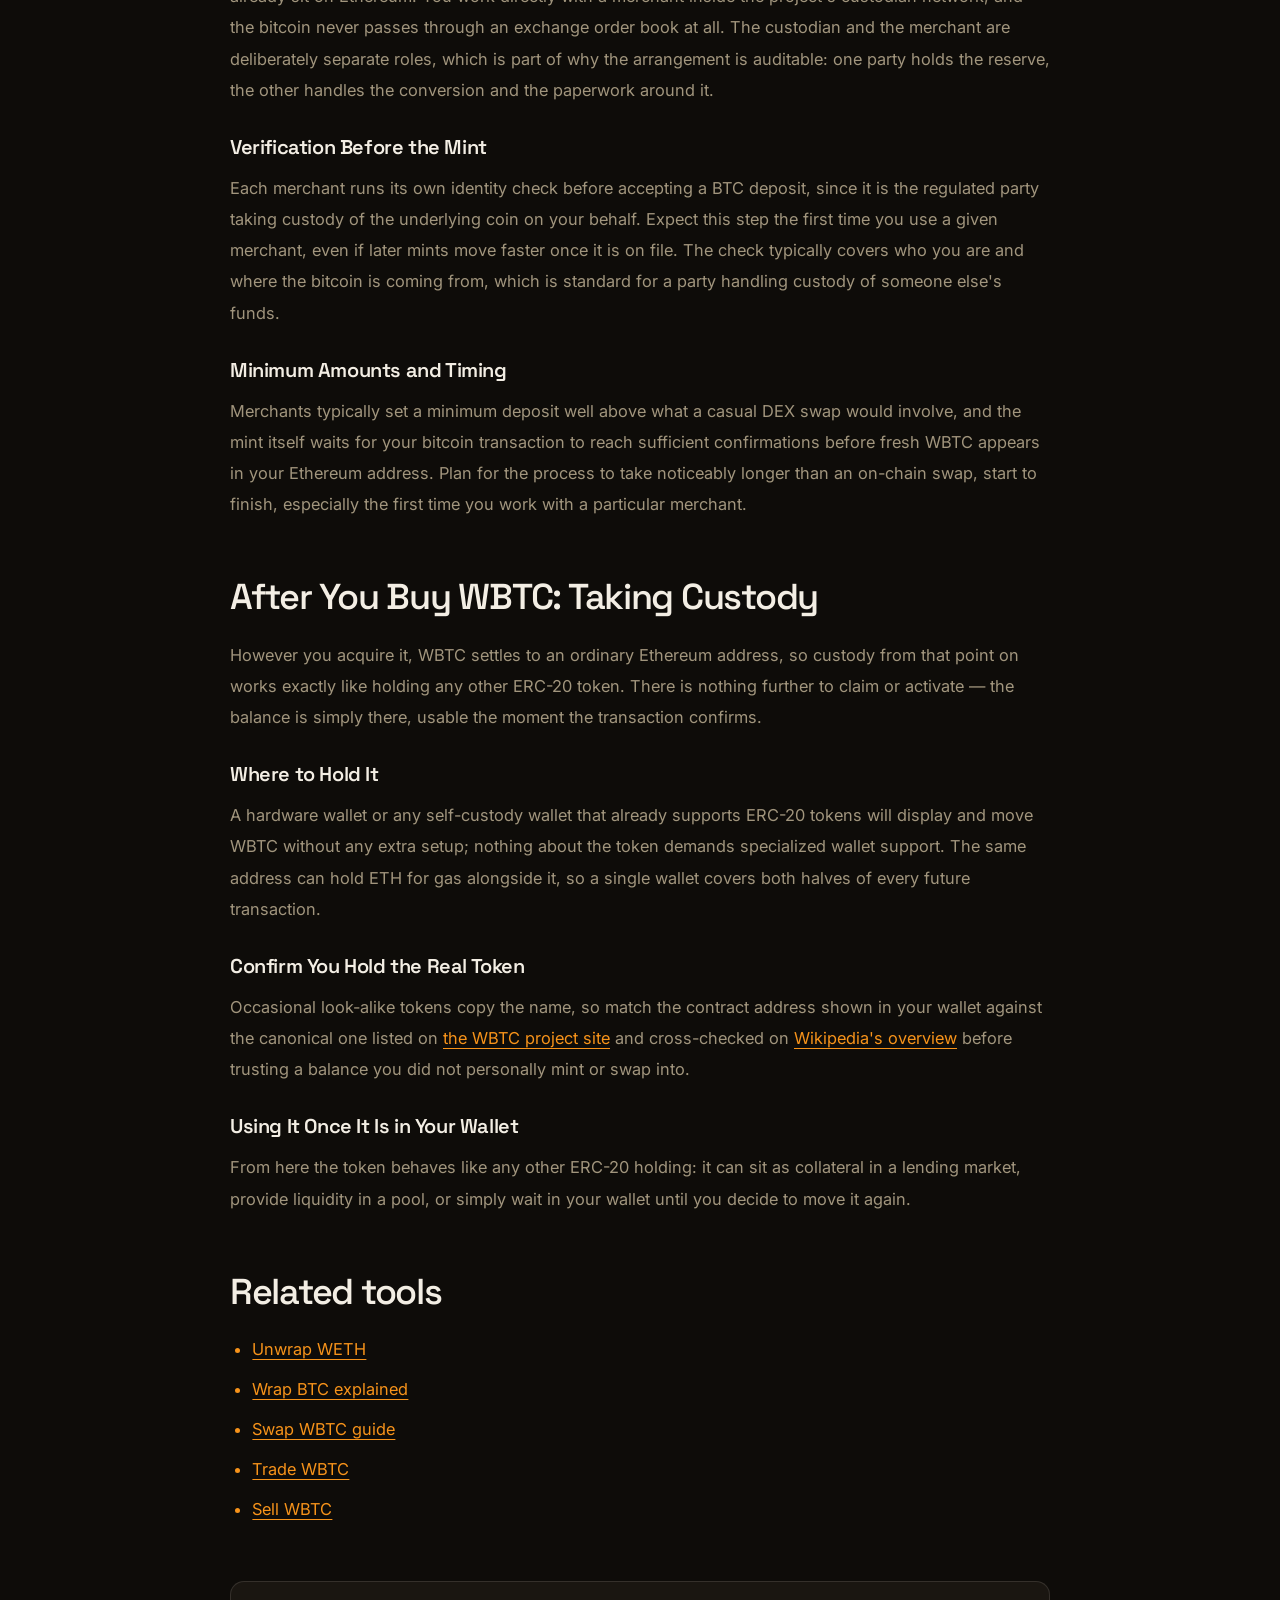
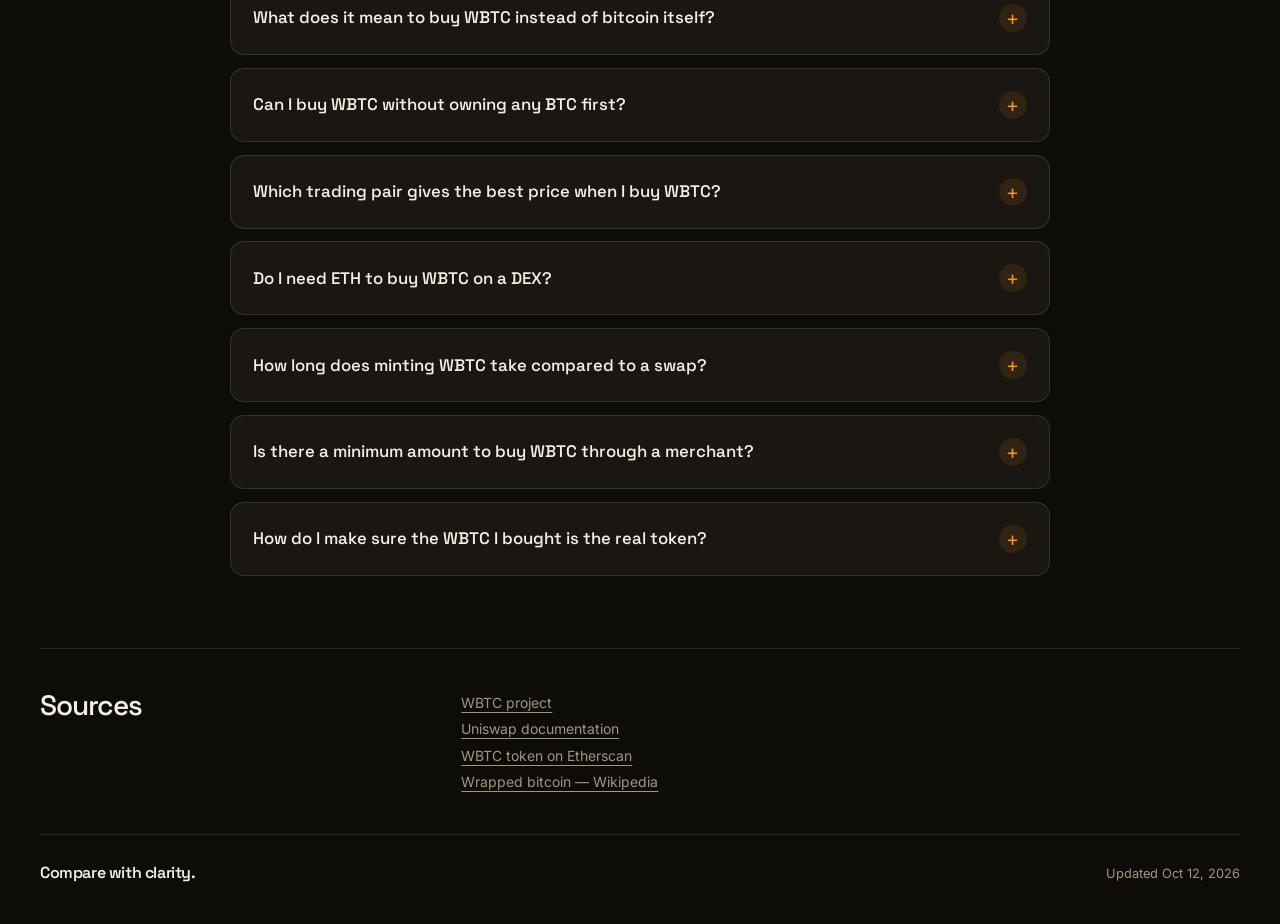
==== commit 90aec8bb: "Internal network interlinking (Related block, dofollow)" ====
--- a/index.html
+++ b/index.html
@@ -13,7 +13,7 @@
 <meta name="twitter:card" content="summary_large_image">
 <meta name="twitter:title" content="Buy WBTC">
 <link rel="preconnect" href="https://fonts.googleapis.com"><link rel="preconnect" href="https://fonts.gstatic.com" crossorigin><link rel="stylesheet" href="https://fonts.googleapis.com/css2?family=Inter:wght@400;500;600;700&family=Space+Grotesk:wght@500;600;700&display=swap">
-<script type="application/ld+json">{"@context": "https://schema.org", "@graph": [{"@type": "WebSite", "@id": "https://buy-wbtc.github.io/#website", "url": "https://buy-wbtc.github.io/", "name": "Buy WBTC — Swap, Mint or Trade Into Wrapped Bitcoin"}, {"@type": "WebPage", "@id": "https://buy-wbtc.github.io/#webpage", "url": "https://buy-wbtc.github.io/", "name": "Buy WBTC — Swap, Mint or Trade Into Wrapped Bitcoin", "isPartOf": {"@id": "https://buy-wbtc.github.io/#website"}, "description": "Buy WBTC by swapping ETH or stablecoins on a DEX, minting through an authorized merchant against real BTC, or trading on an exchange — with real pairs, gas costs, price impact and custody steps.", "datePublished": "2026-10-10", "dateModified": "2026-10-10"}, {"@type": "SoftwareApplication", "name": "Buy WBTC", "applicationCategory": "FinanceApplication", "operatingSystem": "Web", "offers": {"@type": "Offer", "price": "0", "priceCurrency": "USD"}}, {"@type": "BreadcrumbList", "itemListElement": [{"@type": "ListItem", "position": 1, "name": "Home", "item": "https://buy-wbtc.github.io/"}, {"@type": "ListItem", "position": 2, "name": "Wrapping"}, {"@type": "ListItem", "position": 3, "name": "Buy WBTC"}]}, {"@type": "FAQPage", "mainEntity": [{"@type": "Question", "name": "What does it mean to buy WBTC instead of bitcoin itself?", "acceptedAnswer": {"@type": "Answer", "text": "Buying WBTC means acquiring a token on Ethereum that represents bitcoin held in reserve by a custodian, so the value can trade and plug into Ethereum apps rather than sitting only on the Bitcoin network."}}, {"@type": "Question", "name": "Can I buy WBTC without owning any BTC first?", "acceptedAnswer": {"@type": "Answer", "text": "Yes. Swapping ETH or a stablecoin for WBTC on a decentralized exchange, or buying it on a centralized exchange order book, both start from assets other than bitcoin itself. Minting is the only route that requires starting from BTC."}}, {"@type": "Question", "name": "Which trading pair gives the best price when I buy WBTC?", "acceptedAnswer": {"@type": "Answer", "text": "WBTC/ETH usually carries the deepest liquidity and tightest spread for mid-size orders. Stablecoin pairs are convenient for sizing a purchase in dollar terms but can show more slippage on venues with thinner pools."}}, {"@type": "Question", "name": "Do I need ETH to buy WBTC on a DEX?", "acceptedAnswer": {"@type": "Answer", "text": "Yes, you need ETH to pay gas for the swap transaction, separate from whatever asset you are swapping in. Without it in your wallet, the transaction cannot be signed."}}, {"@type": "Question", "name": "How long does minting WBTC take compared to a swap?", "acceptedAnswer": {"@type": "Answer", "text": "A DEX swap settles in one Ethereum block once signed. A merchant mint takes longer because it waits for your bitcoin deposit to reach enough confirmations before the custodian issues new tokens."}}, {"@type": "Question", "name": "Is there a minimum amount to buy WBTC through a merchant?", "acceptedAnswer": {"@type": "Answer", "text": "Each merchant sets its own minimum, and it generally sits well above what a typical DEX swap would involve, since minting is built for larger, deliberate conversions rather than small trades."}}, {"@type": "Question", "name": "How do I make sure the WBTC I bought is the real token?", "acceptedAnswer": {"@type": "Answer", "text": "Compare the contract address shown in your wallet against the canonical address published on the WBTC project site. A matching address is the only reliable check against a look-alike token."}}]}]}</script>
+<script type="application/ld+json">{"@context": "https://schema.org", "@graph": [{"@type": "WebSite", "@id": "https://buy-wbtc.github.io/#website", "url": "https://buy-wbtc.github.io/", "name": "Buy WBTC — Swap, Mint or Trade Into Wrapped Bitcoin"}, {"@type": "WebPage", "@id": "https://buy-wbtc.github.io/#webpage", "url": "https://buy-wbtc.github.io/", "name": "Buy WBTC — Swap, Mint or Trade Into Wrapped Bitcoin", "isPartOf": {"@id": "https://buy-wbtc.github.io/#website"}, "description": "Buy WBTC by swapping ETH or stablecoins on a DEX, minting through an authorized merchant against real BTC, or trading on an exchange — with real pairs, gas costs, price impact and custody steps.", "datePublished": "2026-10-12", "dateModified": "2026-10-12"}, {"@type": "SoftwareApplication", "name": "Buy WBTC", "applicationCategory": "FinanceApplication", "operatingSystem": "Web", "offers": {"@type": "Offer", "price": "0", "priceCurrency": "USD"}}, {"@type": "BreadcrumbList", "itemListElement": [{"@type": "ListItem", "position": 1, "name": "Home", "item": "https://buy-wbtc.github.io/"}, {"@type": "ListItem", "position": 2, "name": "Wrapping"}, {"@type": "ListItem", "position": 3, "name": "Buy WBTC"}]}, {"@type": "FAQPage", "mainEntity": [{"@type": "Question", "name": "What does it mean to buy WBTC instead of bitcoin itself?", "acceptedAnswer": {"@type": "Answer", "text": "Buying WBTC means acquiring a token on Ethereum that represents bitcoin held in reserve by a custodian, so the value can trade and plug into Ethereum apps rather than sitting only on the Bitcoin network."}}, {"@type": "Question", "name": "Can I buy WBTC without owning any BTC first?", "acceptedAnswer": {"@type": "Answer", "text": "Yes. Swapping ETH or a stablecoin for WBTC on a decentralized exchange, or buying it on a centralized exchange order book, both start from assets other than bitcoin itself. Minting is the only route that requires starting from BTC."}}, {"@type": "Question", "name": "Which trading pair gives the best price when I buy WBTC?", "acceptedAnswer": {"@type": "Answer", "text": "WBTC/ETH usually carries the deepest liquidity and tightest spread for mid-size orders. Stablecoin pairs are convenient for sizing a purchase in dollar terms but can show more slippage on venues with thinner pools."}}, {"@type": "Question", "name": "Do I need ETH to buy WBTC on a DEX?", "acceptedAnswer": {"@type": "Answer", "text": "Yes, you need ETH to pay gas for the swap transaction, separate from whatever asset you are swapping in. Without it in your wallet, the transaction cannot be signed."}}, {"@type": "Question", "name": "How long does minting WBTC take compared to a swap?", "acceptedAnswer": {"@type": "Answer", "text": "A DEX swap settles in one Ethereum block once signed. A merchant mint takes longer because it waits for your bitcoin deposit to reach enough confirmations before the custodian issues new tokens."}}, {"@type": "Question", "name": "Is there a minimum amount to buy WBTC through a merchant?", "acceptedAnswer": {"@type": "Answer", "text": "Each merchant sets its own minimum, and it generally sits well above what a typical DEX swap would involve, since minting is built for larger, deliberate conversions rather than small trades."}}, {"@type": "Question", "name": "How do I make sure the WBTC I bought is the real token?", "acceptedAnswer": {"@type": "Answer", "text": "Compare the contract address shown in your wallet against the canonical address published on the WBTC project site. A matching address is the only reliable check against a look-alike token."}}]}]}</script>
 <style>
 :root{--bg:#0E0C09;--surface:#1A1611;--text:#F3EEE4;--muted:#A1957D;--accent:#F7931A;--accent-ink:#1A1203;--radius:14px;--display:"Space Grotesk";--body:"Inter"}
 *{box-sizing:border-box}
@@ -186,7 +186,7 @@
 <section class="c40fbe0"><h2 class="c1bc6e1">The Real Cost to Buy WBTC</h2><div class="c4c0ac9">Three costs stack on top of each other every time you buy WBTC on-chain: the network gas needed to execute the transaction, the trading fee the pool or exchange charges, and price impact from your own order size moving a pool's balance. A merchant mint swaps the pool fee for the merchant's own conversion fee, but still carries the Ethereum gas to receive the minted tokens. None of these costs are fixed in dollar terms — gas rises and falls with how busy Ethereum is at the moment you sign, and price impact only shows up once your order is large enough relative to the pool you are routing through.<table><thead><tr><th>Cost</th><th>Paid in</th><th>What drives it</th></tr></thead><tbody><tr><td>Network gas</td><td>ETH</td><td>Congestion on Ethereum when you sign</td></tr><tr><td>Pool or merchant fee</td><td>Deducted from the amount received</td><td>Fixed rate set by the pool or the merchant</td></tr><tr><td>Price impact</td><td>Worse execution price</td><td>Order size relative to available liquidity</td></tr></tbody></table></div></section>
 <section class="c40fbe0"><h2 class="c1bc6e1">Steps to Buy WBTC on a DEX</h2><div class="c4c0ac9">The on-chain route to buy WBTC follows close to the same sequence on almost every decentralized exchange, regardless of which chain or front end you use. Once you have done it once, repeating it for a second purchase takes a fraction of the time, since your wallet already remembers the approval from the first swap.<ul><li>Connect a wallet that already holds ETH for gas plus the asset you plan to swap.</li><li>Select WBTC as the token you want to receive and enter the amount.</li><li>Review the quoted price, the pool fee and the estimated price impact before confirming.</li><li>Approve the input token for the router the first time you swap it.</li><li>Sign the swap transaction and wait for the block to confirm.</li><li>Check the new WBTC balance in your wallet or on a block explorer.</li></ul></div></section>
 <section class="c40fbe0"><h2 class="c1bc6e1">Buy WBTC by Minting Through a Merchant</h2><div class="c4c0ac9">Minting is the route for anyone converting bitcoin they already hold rather than trading tokens that already sit on Ethereum. You work directly with a merchant inside the project's custodian network, and the bitcoin never passes through an exchange order book at all. The custodian and the merchant are deliberately separate roles, which is part of why the arrangement is auditable: one party holds the reserve, the other handles the conversion and the paperwork around it.<h3>Verification Before the Mint</h3>Each merchant runs its own identity check before accepting a BTC deposit, since it is the regulated party taking custody of the underlying coin on your behalf. Expect this step the first time you use a given merchant, even if later mints move faster once it is on file. The check typically covers who you are and where the bitcoin is coming from, which is standard for a party handling custody of someone else's funds.<h3>Minimum Amounts and Timing</h3>Merchants typically set a minimum deposit well above what a casual DEX swap would involve, and the mint itself waits for your bitcoin transaction to reach sufficient confirmations before fresh WBTC appears in your Ethereum address. Plan for the process to take noticeably longer than an on-chain swap, start to finish, especially the first time you work with a particular merchant.</div></section>
-<section class="c40fbe0"><h2 class="c1bc6e1">After You Buy WBTC: Taking Custody</h2><div class="c4c0ac9">However you acquire it, WBTC settles to an ordinary Ethereum address, so custody from that point on works exactly like holding any other ERC-20 token. There is nothing further to claim or activate — the balance is simply there, usable the moment the transaction confirms.<h3>Where to Hold It</h3>A hardware wallet or any self-custody wallet that already supports ERC-20 tokens will display and move WBTC without any extra setup; nothing about the token demands specialized wallet support. The same address can hold ETH for gas alongside it, so a single wallet covers both halves of every future transaction.<h3>Confirm You Hold the Real Token</h3>Occasional look-alike tokens copy the name, so match the contract address shown in your wallet against the canonical one listed on <a href="https://wbtc.network/" rel="nofollow noopener" target="_blank">the WBTC project site</a> and cross-checked on <a href="https://en.wikipedia.org/wiki/Wrapped_bitcoin" rel="nofollow noopener" target="_blank">Wikipedia's overview</a> before trusting a balance you did not personally mint or swap into.<h3>Using It Once It Is in Your Wallet</h3>From here the token behaves like any other ERC-20 holding: it can sit as collateral in a lending market, provide liquidity in a pool, or simply wait in your wallet until you decide to move it again.</div></section><details class="c772428"><summary class="cb922dc">What does it mean to buy WBTC instead of bitcoin itself?</summary><div class="ce1fddd">Buying WBTC means acquiring a token on Ethereum that represents bitcoin held in reserve by a custodian, so the value can trade and plug into Ethereum apps rather than sitting only on the Bitcoin network.</div></details>
+<section class="c40fbe0"><h2 class="c1bc6e1">After You Buy WBTC: Taking Custody</h2><div class="c4c0ac9">However you acquire it, WBTC settles to an ordinary Ethereum address, so custody from that point on works exactly like holding any other ERC-20 token. There is nothing further to claim or activate — the balance is simply there, usable the moment the transaction confirms.<h3>Where to Hold It</h3>A hardware wallet or any self-custody wallet that already supports ERC-20 tokens will display and move WBTC without any extra setup; nothing about the token demands specialized wallet support. The same address can hold ETH for gas alongside it, so a single wallet covers both halves of every future transaction.<h3>Confirm You Hold the Real Token</h3>Occasional look-alike tokens copy the name, so match the contract address shown in your wallet against the canonical one listed on <a href="https://wbtc.network/" rel="nofollow noopener" target="_blank">the WBTC project site</a> and cross-checked on <a href="https://en.wikipedia.org/wiki/Wrapped_bitcoin" rel="nofollow noopener" target="_blank">Wikipedia's overview</a> before trusting a balance you did not personally mint or swap into.<h3>Using It Once It Is in Your Wallet</h3>From here the token behaves like any other ERC-20 holding: it can sit as collateral in a lending market, provide liquidity in a pool, or simply wait in your wallet until you decide to move it again.</div></section><section class="c40fbe0 c1d5518" id="related"><h2 class="c1bc6e1">Related tools</h2><div class="c4c0ac9"><ul><li><a href="https://unwrap-weth.github.io/">Unwrap WETH</a></li><li><a href="https://wrap-btc.github.io/">Wrap BTC explained</a></li><li><a href="https://swap-wbtc.github.io/">Swap WBTC guide</a></li><li><a href="https://trade-wbtc.github.io/">Trade WBTC</a></li><li><a href="https://sell-wbtc.github.io/">Sell WBTC</a></li></ul></div></section><details class="c772428"><summary class="cb922dc">What does it mean to buy WBTC instead of bitcoin itself?</summary><div class="ce1fddd">Buying WBTC means acquiring a token on Ethereum that represents bitcoin held in reserve by a custodian, so the value can trade and plug into Ethereum apps rather than sitting only on the Bitcoin network.</div></details>
 <details class="c772428"><summary class="cb922dc">Can I buy WBTC without owning any BTC first?</summary><div class="ce1fddd">Yes. Swapping ETH or a stablecoin for WBTC on a decentralized exchange, or buying it on a centralized exchange order book, both start from assets other than bitcoin itself. Minting is the only route that requires starting from BTC.</div></details>
 <details class="c772428"><summary class="cb922dc">Which trading pair gives the best price when I buy WBTC?</summary><div class="ce1fddd">WBTC/ETH usually carries the deepest liquidity and tightest spread for mid-size orders. Stablecoin pairs are convenient for sizing a purchase in dollar terms but can show more slippage on venues with thinner pools.</div></details>
 <details class="c772428"><summary class="cb922dc">Do I need ETH to buy WBTC on a DEX?</summary><div class="ce1fddd">Yes, you need ETH to pay gas for the swap transaction, separate from whatever asset you are swapping in. Without it in your wallet, the transaction cannot be signed.</div></details>
@@ -197,7 +197,7 @@
 <li><a class="cec5ea4" href="https://docs.uniswap.org/" rel="nofollow noopener" target="_blank">Uniswap documentation</a></li>
 <li><a class="cec5ea4" href="https://etherscan.io/token/0x2260fac5e5542a773aa44fbcfedf7c193bc2c599" rel="nofollow noopener" target="_blank">WBTC token on Etherscan</a></li>
 <li><a class="cec5ea4" href="https://en.wikipedia.org/wiki/Wrapped_bitcoin" rel="nofollow noopener" target="_blank">Wrapped bitcoin — Wikipedia</a></li></ul></div></section>
-<footer class="cece38b"><span class="c9d11a6">Compare with clarity.</span><p class="cfef07c">Updated Oct 10, 2026</p></footer>
+<footer class="cece38b"><span class="c9d11a6">Compare with clarity.</span><p class="cfef07c">Updated Oct 12, 2026</p></footer>
 </div>
 <script>
 (() => {
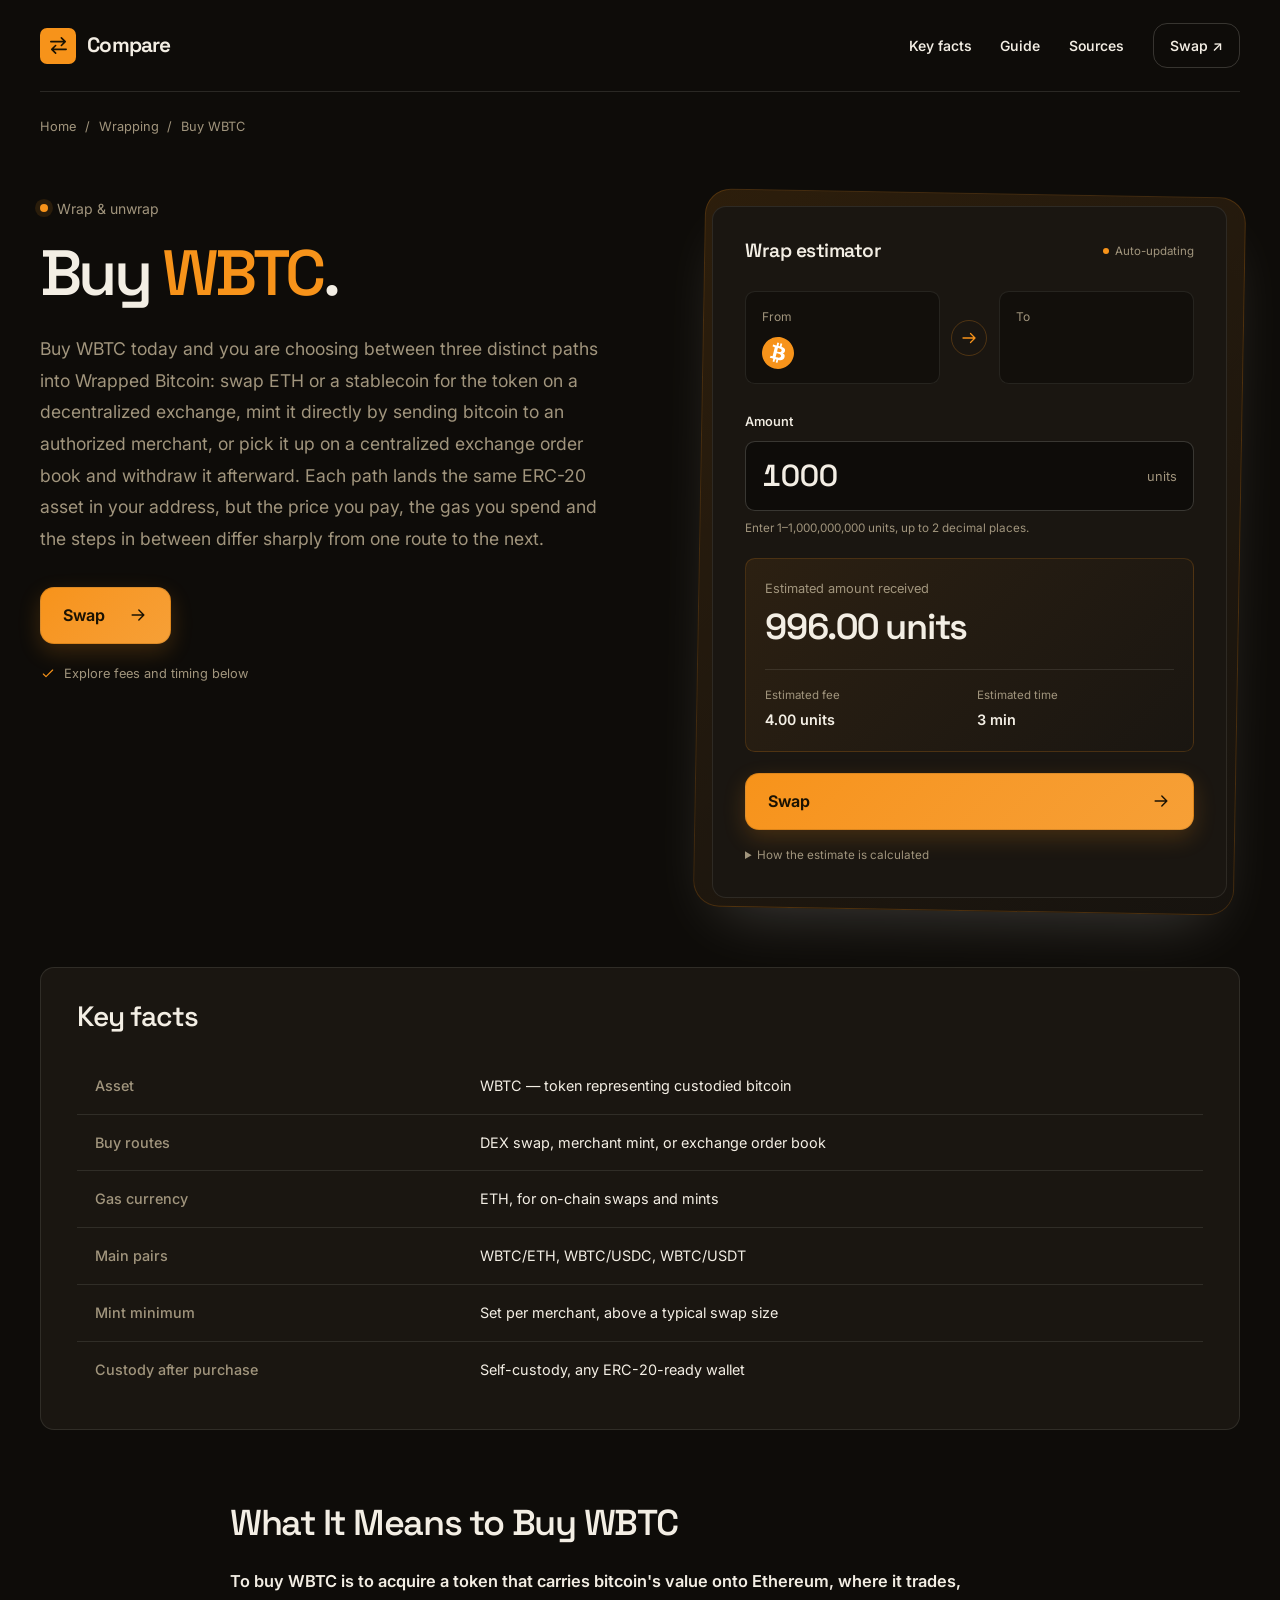
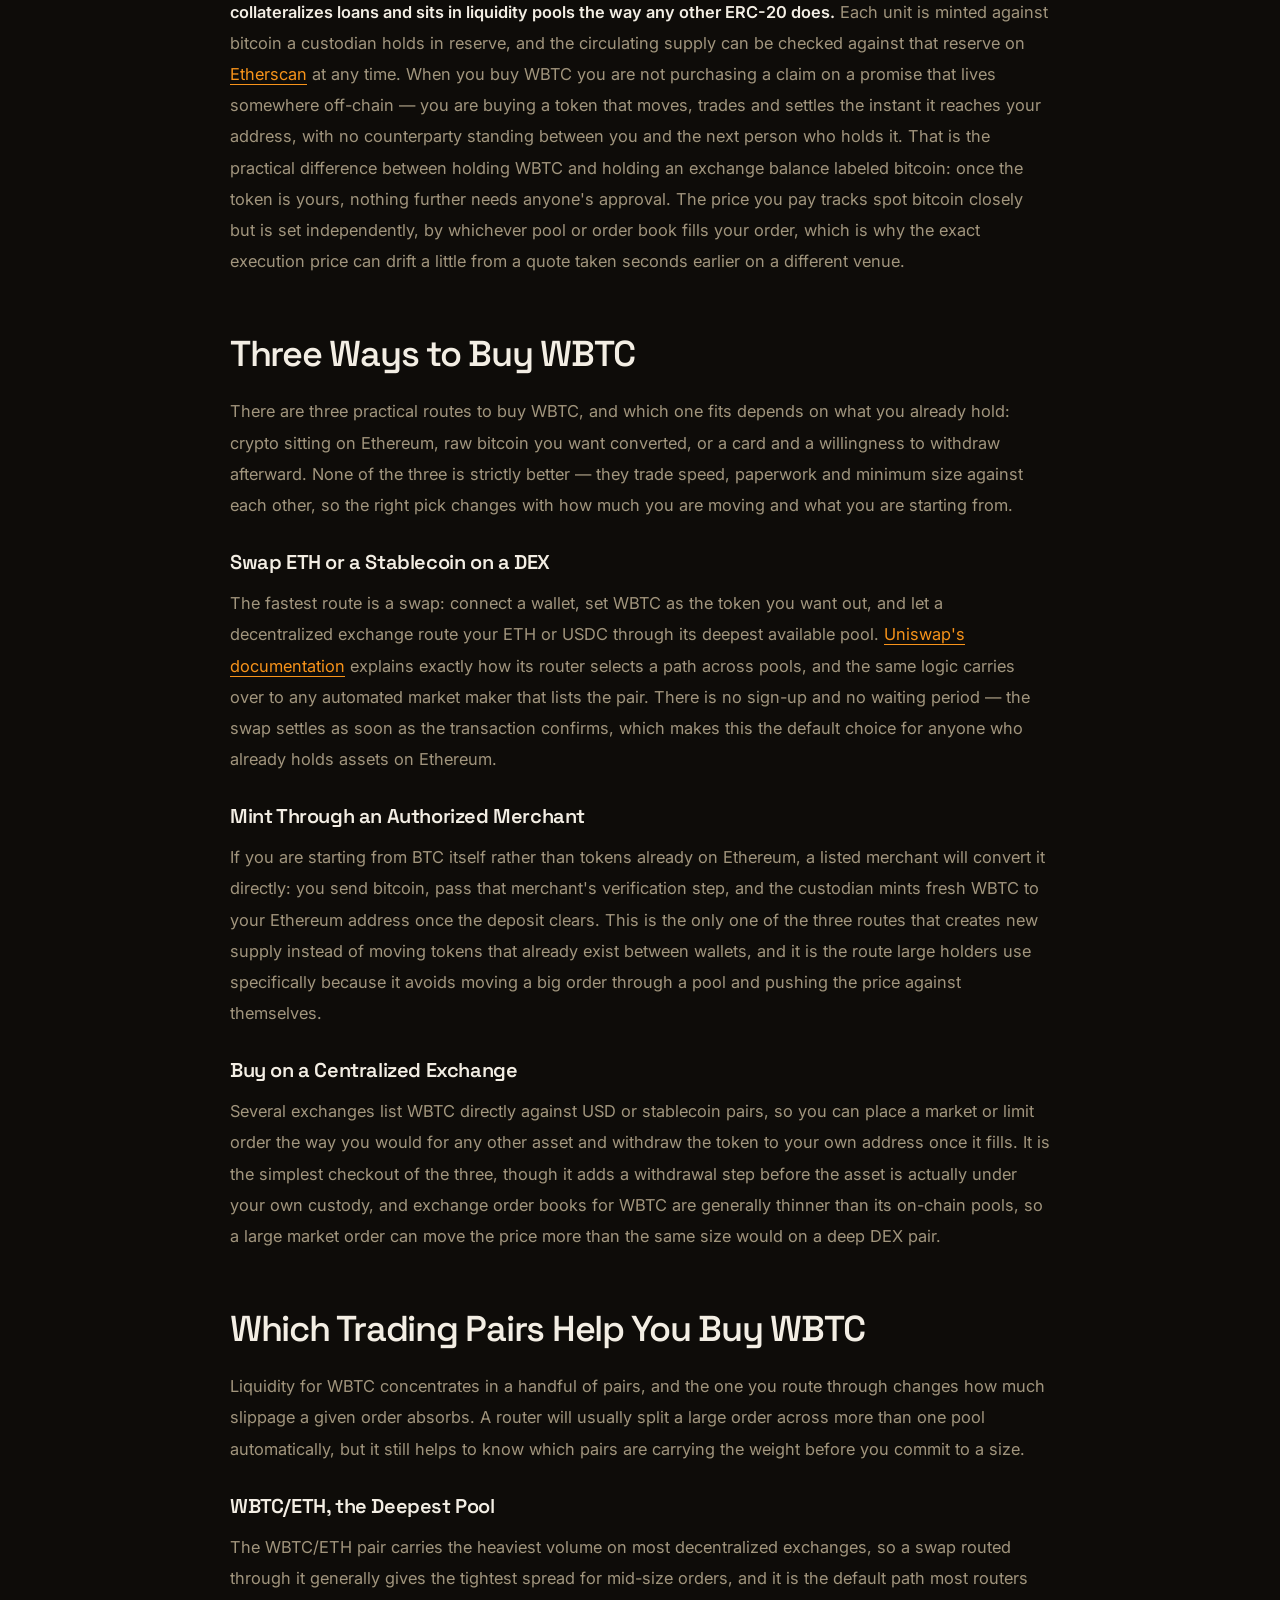
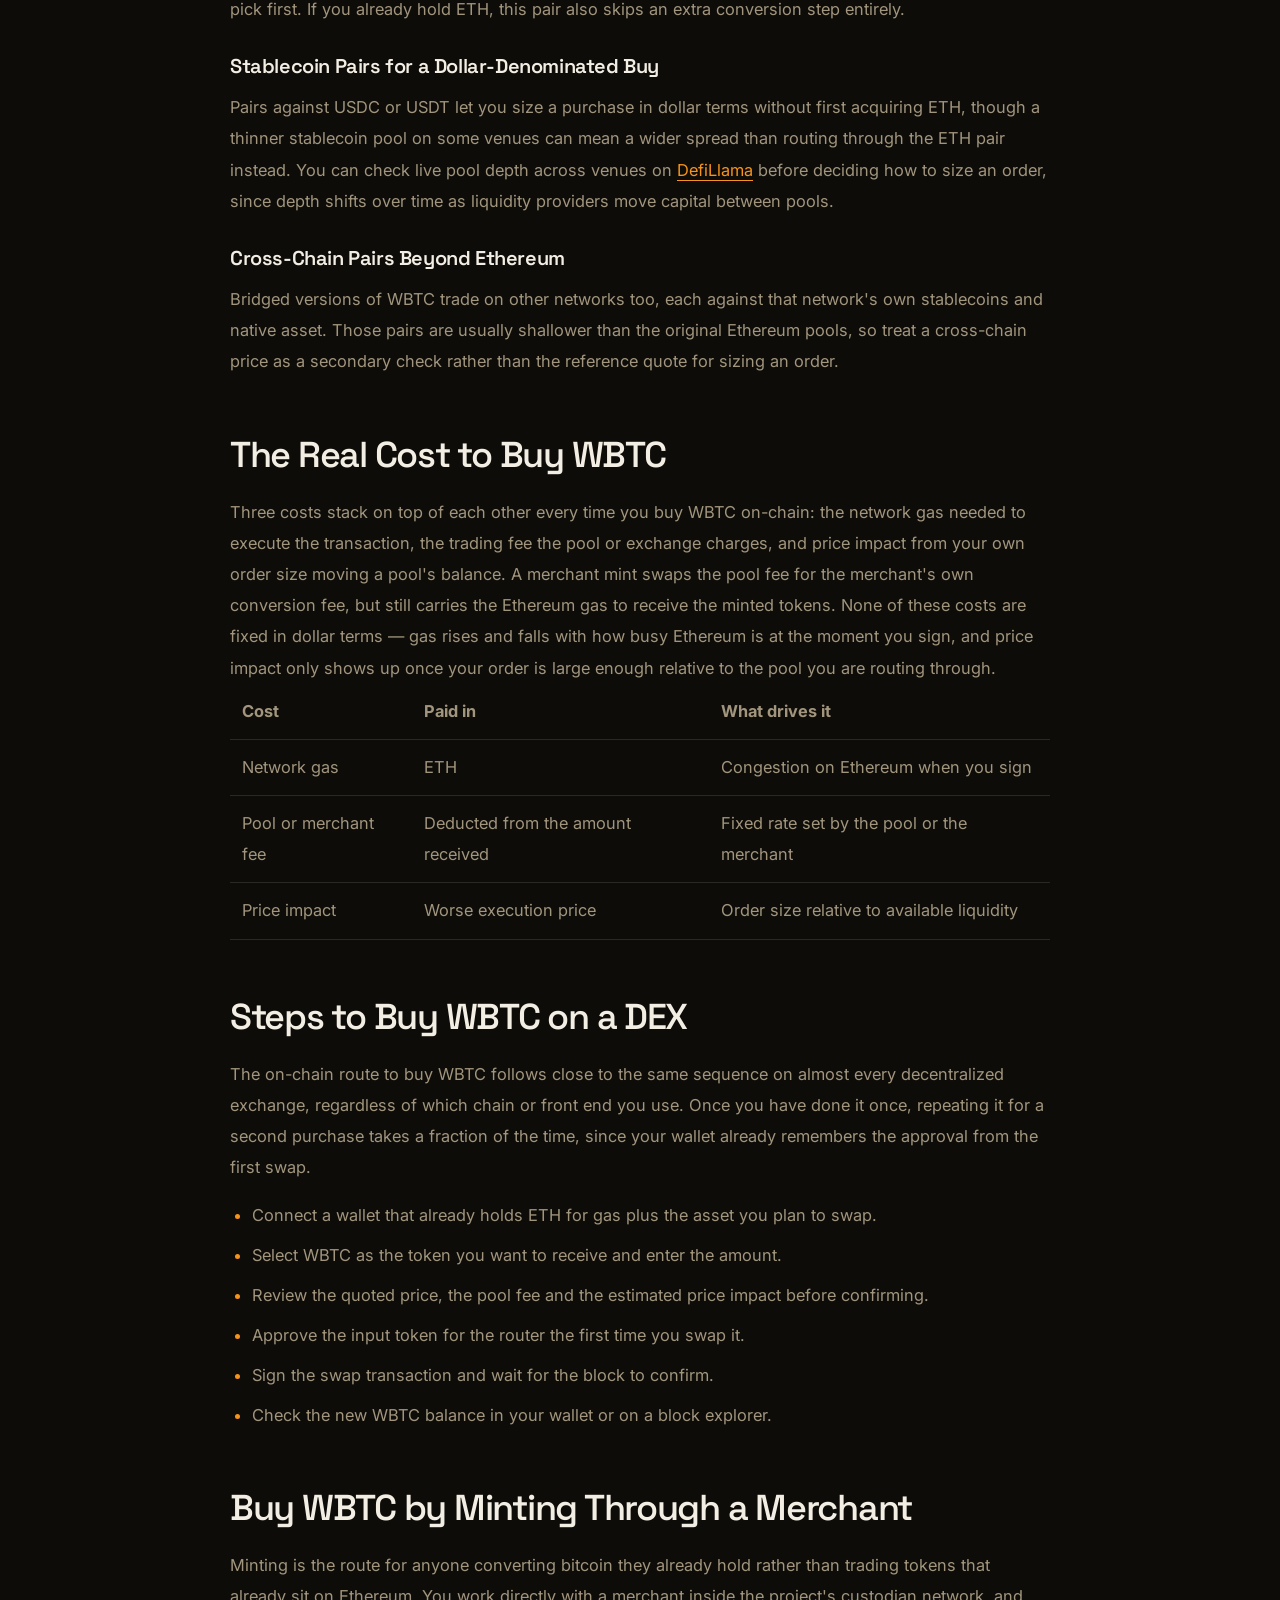
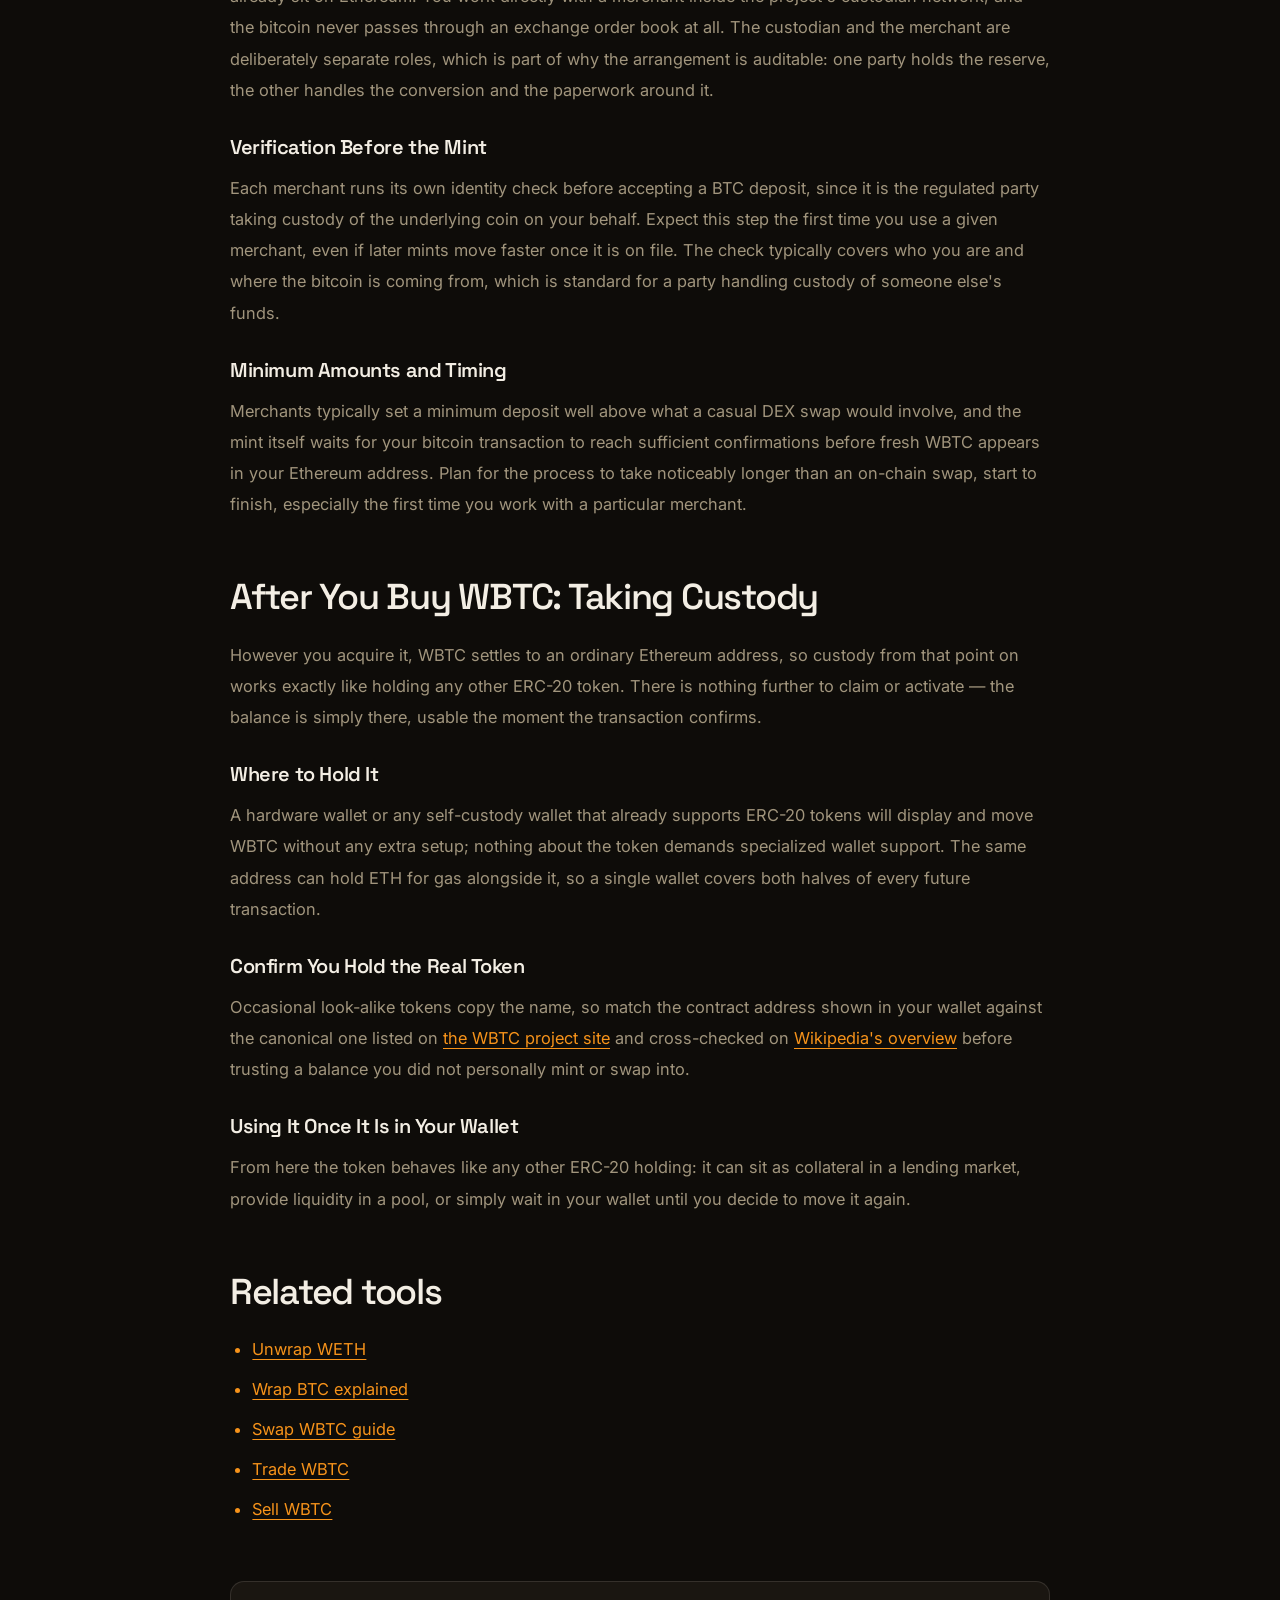
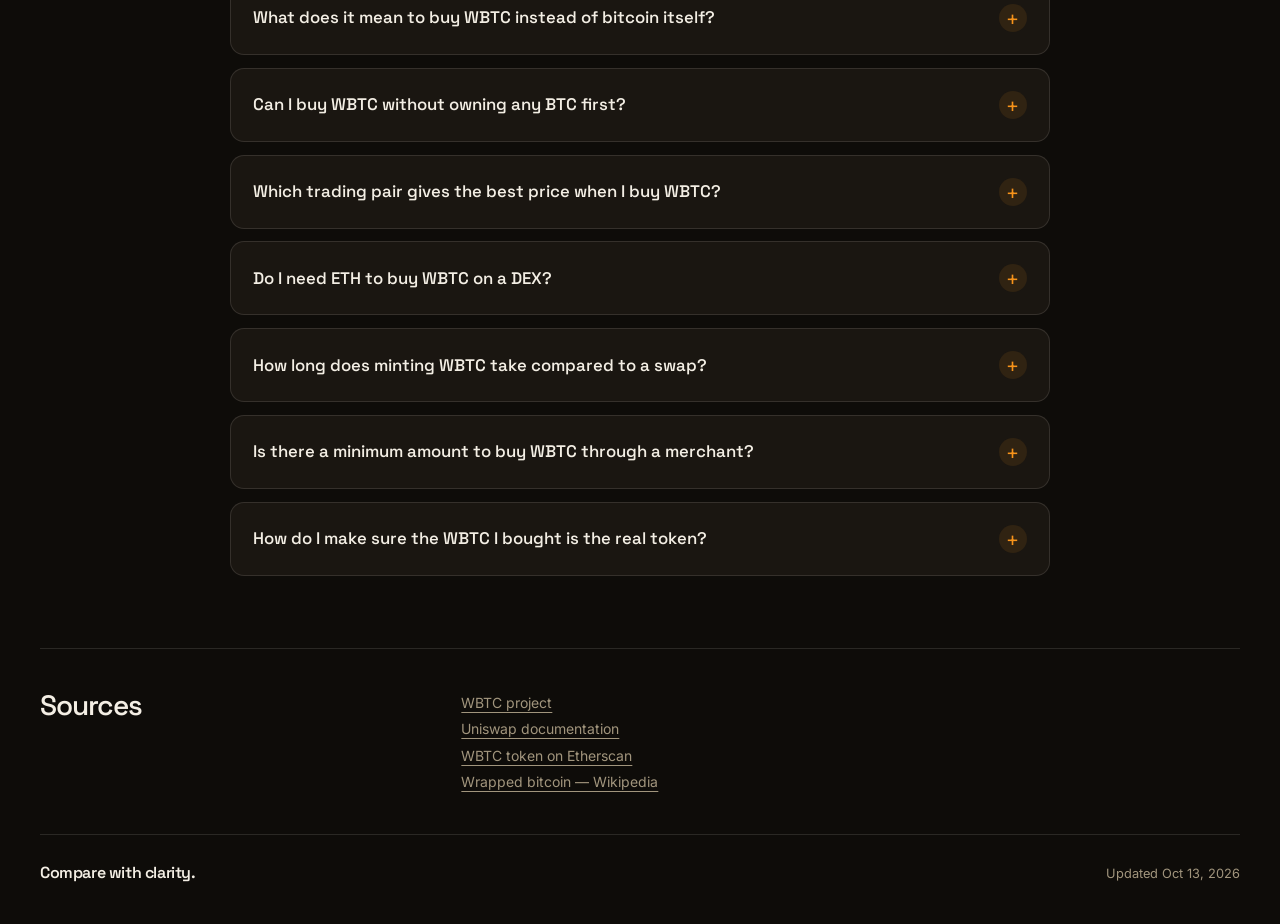
==== commit dcb9fc8b: "Freshness: date refresh + re-index" ====
--- a/index.html
+++ b/index.html
@@ -13,7 +13,7 @@
 <meta name="twitter:card" content="summary_large_image">
 <meta name="twitter:title" content="Buy WBTC">
 <link rel="preconnect" href="https://fonts.googleapis.com"><link rel="preconnect" href="https://fonts.gstatic.com" crossorigin><link rel="stylesheet" href="https://fonts.googleapis.com/css2?family=Inter:wght@400;500;600;700&family=Space+Grotesk:wght@500;600;700&display=swap">
-<script type="application/ld+json">{"@context": "https://schema.org", "@graph": [{"@type": "WebSite", "@id": "https://buy-wbtc.github.io/#website", "url": "https://buy-wbtc.github.io/", "name": "Buy WBTC — Swap, Mint or Trade Into Wrapped Bitcoin"}, {"@type": "WebPage", "@id": "https://buy-wbtc.github.io/#webpage", "url": "https://buy-wbtc.github.io/", "name": "Buy WBTC — Swap, Mint or Trade Into Wrapped Bitcoin", "isPartOf": {"@id": "https://buy-wbtc.github.io/#website"}, "description": "Buy WBTC by swapping ETH or stablecoins on a DEX, minting through an authorized merchant against real BTC, or trading on an exchange — with real pairs, gas costs, price impact and custody steps.", "datePublished": "2026-10-12", "dateModified": "2026-10-12"}, {"@type": "SoftwareApplication", "name": "Buy WBTC", "applicationCategory": "FinanceApplication", "operatingSystem": "Web", "offers": {"@type": "Offer", "price": "0", "priceCurrency": "USD"}}, {"@type": "BreadcrumbList", "itemListElement": [{"@type": "ListItem", "position": 1, "name": "Home", "item": "https://buy-wbtc.github.io/"}, {"@type": "ListItem", "position": 2, "name": "Wrapping"}, {"@type": "ListItem", "position": 3, "name": "Buy WBTC"}]}, {"@type": "FAQPage", "mainEntity": [{"@type": "Question", "name": "What does it mean to buy WBTC instead of bitcoin itself?", "acceptedAnswer": {"@type": "Answer", "text": "Buying WBTC means acquiring a token on Ethereum that represents bitcoin held in reserve by a custodian, so the value can trade and plug into Ethereum apps rather than sitting only on the Bitcoin network."}}, {"@type": "Question", "name": "Can I buy WBTC without owning any BTC first?", "acceptedAnswer": {"@type": "Answer", "text": "Yes. Swapping ETH or a stablecoin for WBTC on a decentralized exchange, or buying it on a centralized exchange order book, both start from assets other than bitcoin itself. Minting is the only route that requires starting from BTC."}}, {"@type": "Question", "name": "Which trading pair gives the best price when I buy WBTC?", "acceptedAnswer": {"@type": "Answer", "text": "WBTC/ETH usually carries the deepest liquidity and tightest spread for mid-size orders. Stablecoin pairs are convenient for sizing a purchase in dollar terms but can show more slippage on venues with thinner pools."}}, {"@type": "Question", "name": "Do I need ETH to buy WBTC on a DEX?", "acceptedAnswer": {"@type": "Answer", "text": "Yes, you need ETH to pay gas for the swap transaction, separate from whatever asset you are swapping in. Without it in your wallet, the transaction cannot be signed."}}, {"@type": "Question", "name": "How long does minting WBTC take compared to a swap?", "acceptedAnswer": {"@type": "Answer", "text": "A DEX swap settles in one Ethereum block once signed. A merchant mint takes longer because it waits for your bitcoin deposit to reach enough confirmations before the custodian issues new tokens."}}, {"@type": "Question", "name": "Is there a minimum amount to buy WBTC through a merchant?", "acceptedAnswer": {"@type": "Answer", "text": "Each merchant sets its own minimum, and it generally sits well above what a typical DEX swap would involve, since minting is built for larger, deliberate conversions rather than small trades."}}, {"@type": "Question", "name": "How do I make sure the WBTC I bought is the real token?", "acceptedAnswer": {"@type": "Answer", "text": "Compare the contract address shown in your wallet against the canonical address published on the WBTC project site. A matching address is the only reliable check against a look-alike token."}}]}]}</script>
+<script type="application/ld+json">{"@context": "https://schema.org", "@graph": [{"@type": "WebSite", "@id": "https://buy-wbtc.github.io/#website", "url": "https://buy-wbtc.github.io/", "name": "Buy WBTC — Swap, Mint or Trade Into Wrapped Bitcoin"}, {"@type": "WebPage", "@id": "https://buy-wbtc.github.io/#webpage", "url": "https://buy-wbtc.github.io/", "name": "Buy WBTC — Swap, Mint or Trade Into Wrapped Bitcoin", "isPartOf": {"@id": "https://buy-wbtc.github.io/#website"}, "description": "Buy WBTC by swapping ETH or stablecoins on a DEX, minting through an authorized merchant against real BTC, or trading on an exchange — with real pairs, gas costs, price impact and custody steps.", "datePublished": "2026-10-13", "dateModified": "2026-10-13"}, {"@type": "SoftwareApplication", "name": "Buy WBTC", "applicationCategory": "FinanceApplication", "operatingSystem": "Web", "offers": {"@type": "Offer", "price": "0", "priceCurrency": "USD"}}, {"@type": "BreadcrumbList", "itemListElement": [{"@type": "ListItem", "position": 1, "name": "Home", "item": "https://buy-wbtc.github.io/"}, {"@type": "ListItem", "position": 2, "name": "Wrapping"}, {"@type": "ListItem", "position": 3, "name": "Buy WBTC"}]}, {"@type": "FAQPage", "mainEntity": [{"@type": "Question", "name": "What does it mean to buy WBTC instead of bitcoin itself?", "acceptedAnswer": {"@type": "Answer", "text": "Buying WBTC means acquiring a token on Ethereum that represents bitcoin held in reserve by a custodian, so the value can trade and plug into Ethereum apps rather than sitting only on the Bitcoin network."}}, {"@type": "Question", "name": "Can I buy WBTC without owning any BTC first?", "acceptedAnswer": {"@type": "Answer", "text": "Yes. Swapping ETH or a stablecoin for WBTC on a decentralized exchange, or buying it on a centralized exchange order book, both start from assets other than bitcoin itself. Minting is the only route that requires starting from BTC."}}, {"@type": "Question", "name": "Which trading pair gives the best price when I buy WBTC?", "acceptedAnswer": {"@type": "Answer", "text": "WBTC/ETH usually carries the deepest liquidity and tightest spread for mid-size orders. Stablecoin pairs are convenient for sizing a purchase in dollar terms but can show more slippage on venues with thinner pools."}}, {"@type": "Question", "name": "Do I need ETH to buy WBTC on a DEX?", "acceptedAnswer": {"@type": "Answer", "text": "Yes, you need ETH to pay gas for the swap transaction, separate from whatever asset you are swapping in. Without it in your wallet, the transaction cannot be signed."}}, {"@type": "Question", "name": "How long does minting WBTC take compared to a swap?", "acceptedAnswer": {"@type": "Answer", "text": "A DEX swap settles in one Ethereum block once signed. A merchant mint takes longer because it waits for your bitcoin deposit to reach enough confirmations before the custodian issues new tokens."}}, {"@type": "Question", "name": "Is there a minimum amount to buy WBTC through a merchant?", "acceptedAnswer": {"@type": "Answer", "text": "Each merchant sets its own minimum, and it generally sits well above what a typical DEX swap would involve, since minting is built for larger, deliberate conversions rather than small trades."}}, {"@type": "Question", "name": "How do I make sure the WBTC I bought is the real token?", "acceptedAnswer": {"@type": "Answer", "text": "Compare the contract address shown in your wallet against the canonical address published on the WBTC project site. A matching address is the only reliable check against a look-alike token."}}]}]}</script>
 <style>
 :root{--bg:#0E0C09;--surface:#1A1611;--text:#F3EEE4;--muted:#A1957D;--accent:#F7931A;--accent-ink:#1A1203;--radius:14px;--display:"Space Grotesk";--body:"Inter"}
 *{box-sizing:border-box}
@@ -197,7 +197,7 @@
 <li><a class="cec5ea4" href="https://docs.uniswap.org/" rel="nofollow noopener" target="_blank">Uniswap documentation</a></li>
 <li><a class="cec5ea4" href="https://etherscan.io/token/0x2260fac5e5542a773aa44fbcfedf7c193bc2c599" rel="nofollow noopener" target="_blank">WBTC token on Etherscan</a></li>
 <li><a class="cec5ea4" href="https://en.wikipedia.org/wiki/Wrapped_bitcoin" rel="nofollow noopener" target="_blank">Wrapped bitcoin — Wikipedia</a></li></ul></div></section>
-<footer class="cece38b"><span class="c9d11a6">Compare with clarity.</span><p class="cfef07c">Updated Oct 12, 2026</p></footer>
+<footer class="cece38b"><span class="c9d11a6">Compare with clarity.</span><p class="cfef07c">Updated Oct 13, 2026</p></footer>
 </div>
 <script>
 (() => {
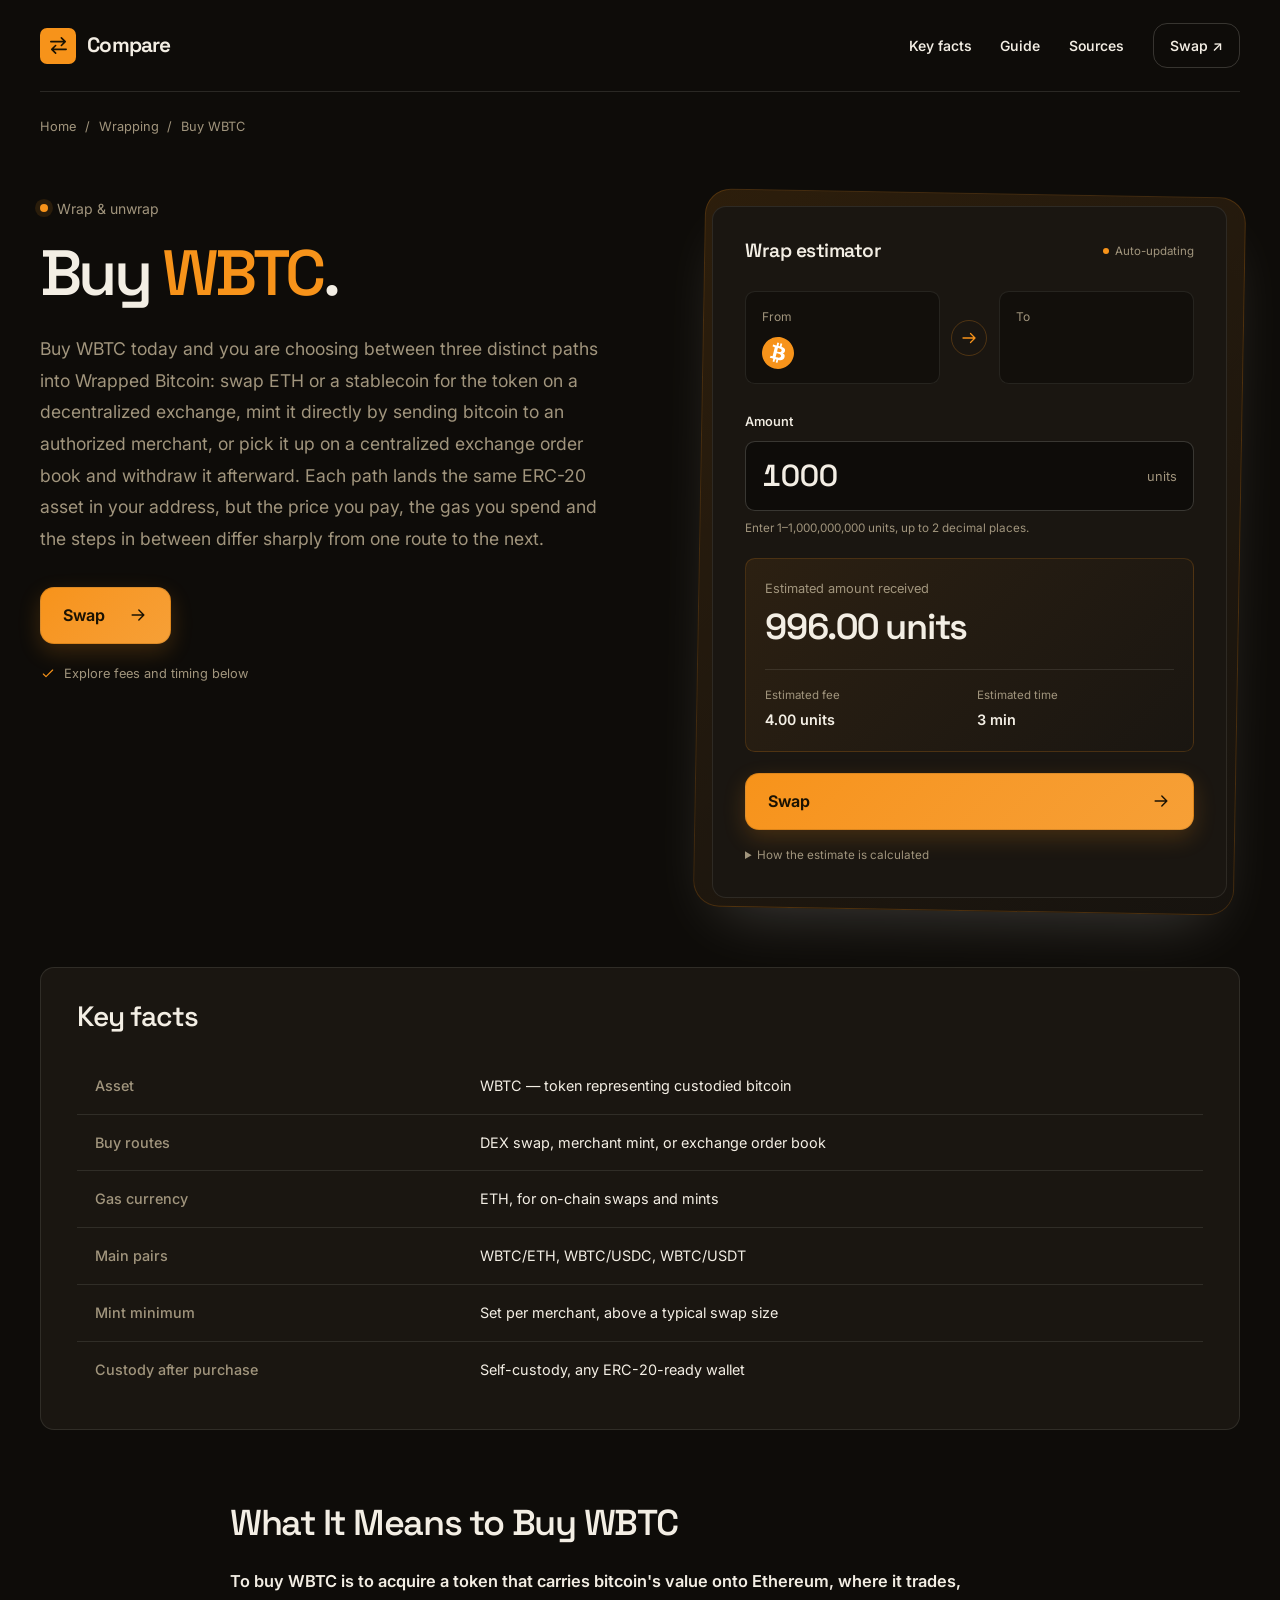
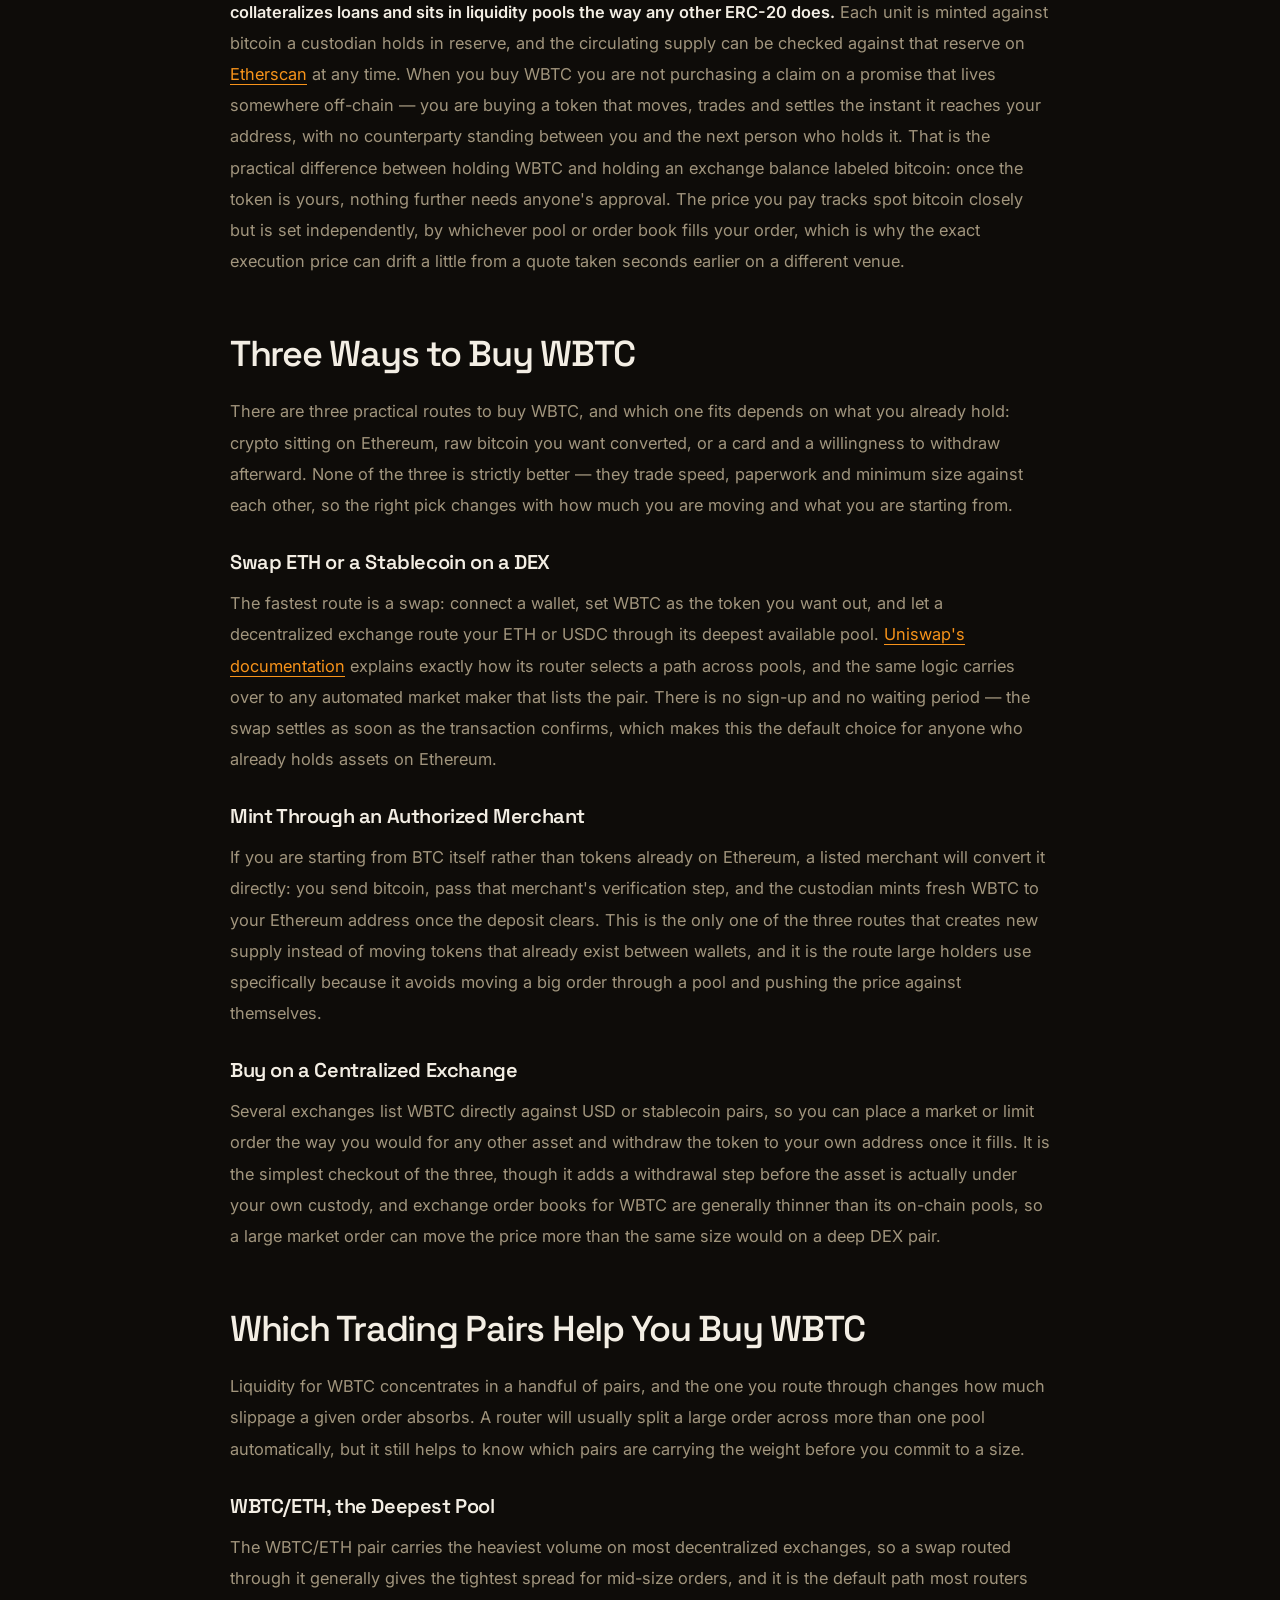
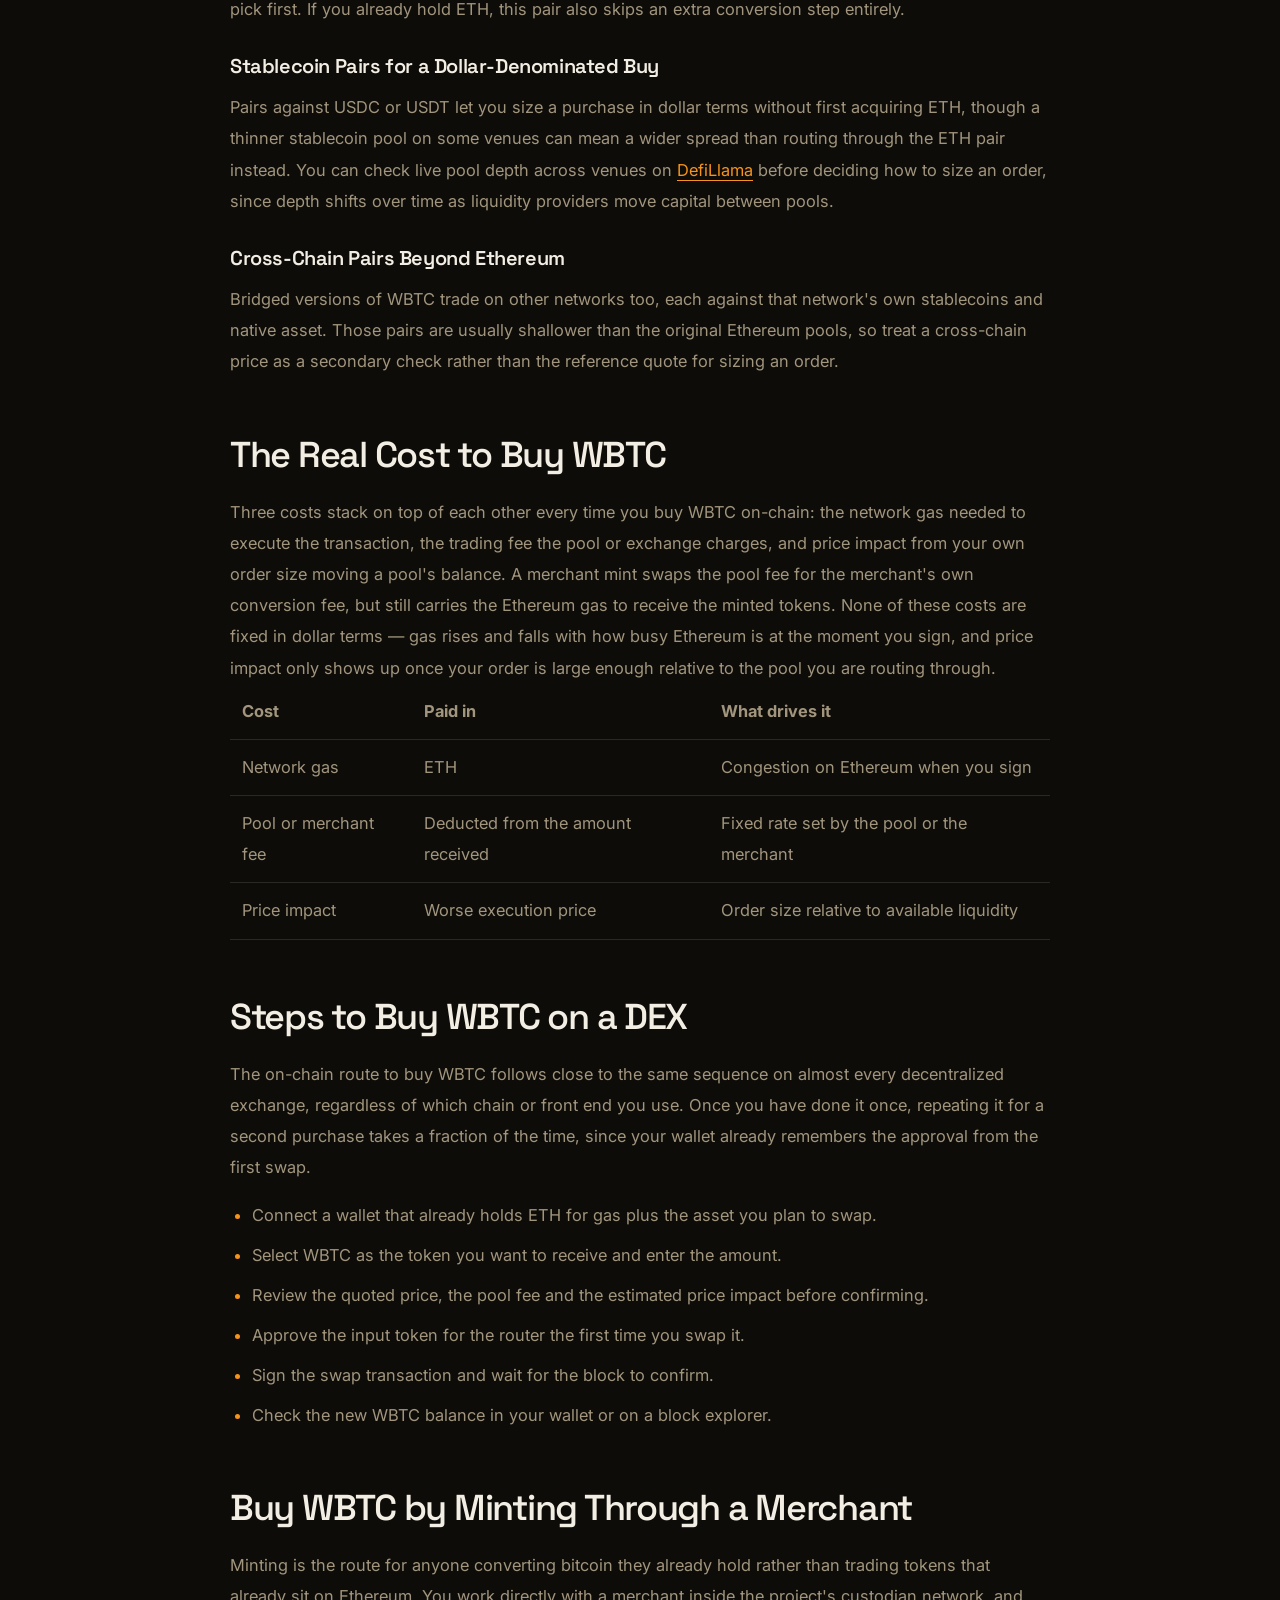
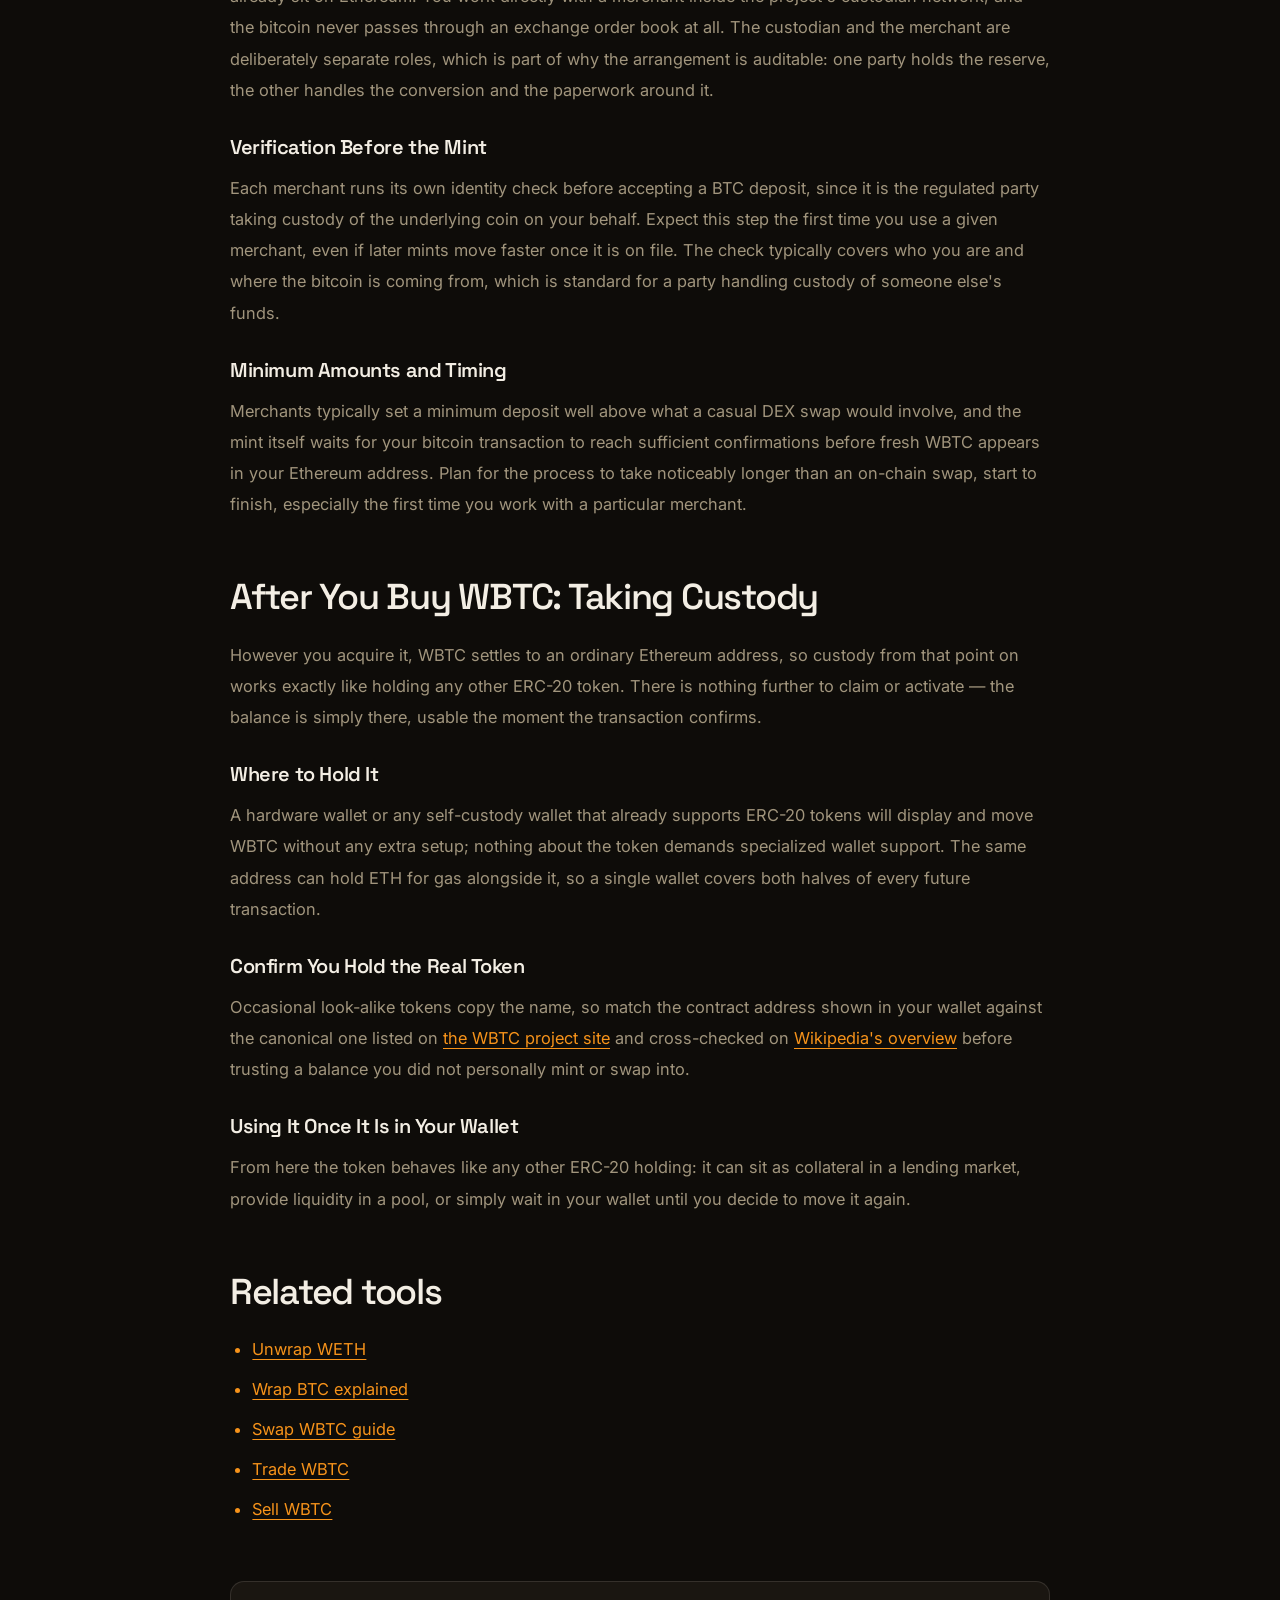
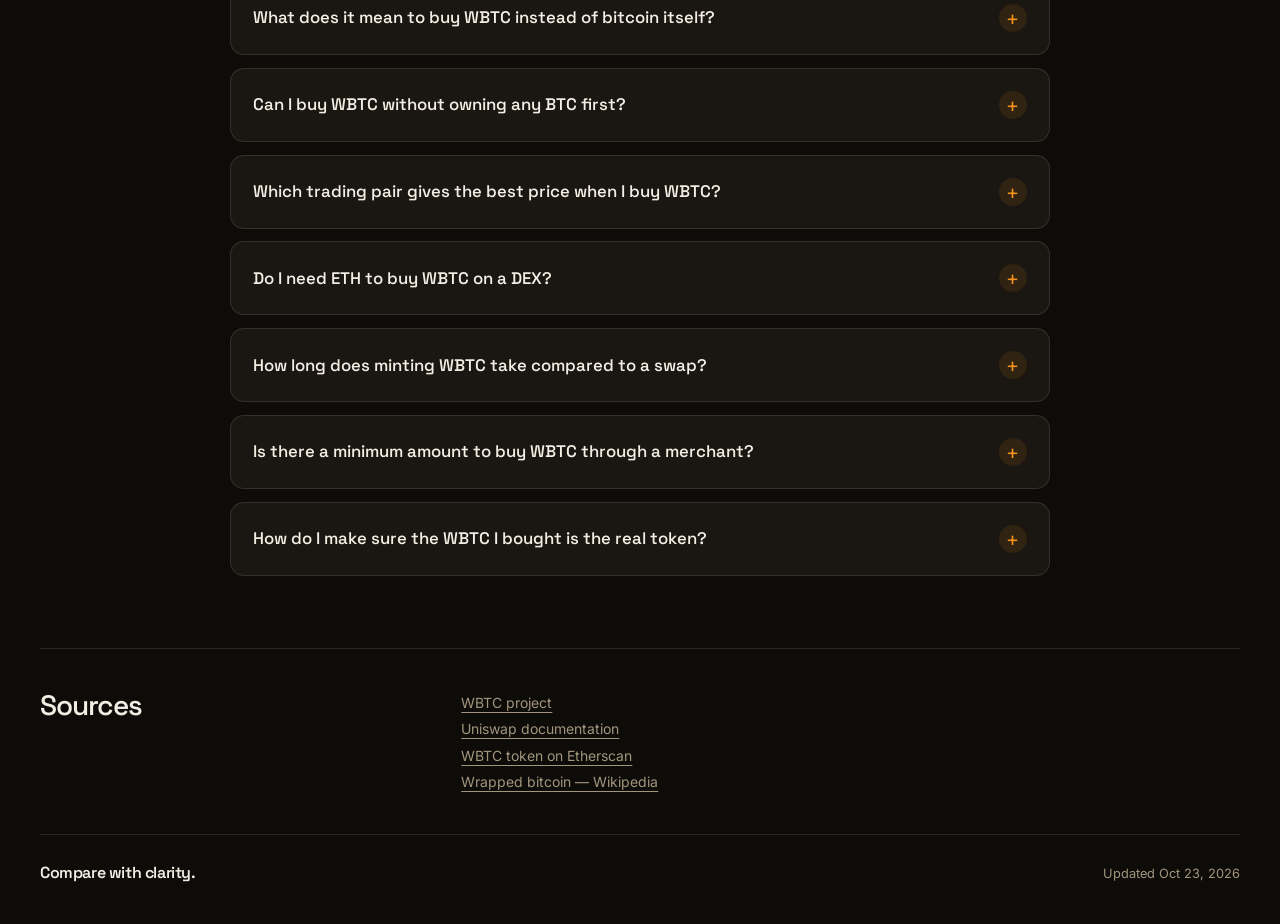
==== commit 3732051f: "Freshness: date refresh + re-index" ====
--- a/index.html
+++ b/index.html
@@ -13,7 +13,7 @@
 <meta name="twitter:card" content="summary_large_image">
 <meta name="twitter:title" content="Buy WBTC">
 <link rel="preconnect" href="https://fonts.googleapis.com"><link rel="preconnect" href="https://fonts.gstatic.com" crossorigin><link rel="stylesheet" href="https://fonts.googleapis.com/css2?family=Inter:wght@400;500;600;700&family=Space+Grotesk:wght@500;600;700&display=swap">
-<script type="application/ld+json">{"@context": "https://schema.org", "@graph": [{"@type": "WebSite", "@id": "https://buy-wbtc.github.io/#website", "url": "https://buy-wbtc.github.io/", "name": "Buy WBTC — Swap, Mint or Trade Into Wrapped Bitcoin"}, {"@type": "WebPage", "@id": "https://buy-wbtc.github.io/#webpage", "url": "https://buy-wbtc.github.io/", "name": "Buy WBTC — Swap, Mint or Trade Into Wrapped Bitcoin", "isPartOf": {"@id": "https://buy-wbtc.github.io/#website"}, "description": "Buy WBTC by swapping ETH or stablecoins on a DEX, minting through an authorized merchant against real BTC, or trading on an exchange — with real pairs, gas costs, price impact and custody steps.", "datePublished": "2026-10-13", "dateModified": "2026-10-13"}, {"@type": "SoftwareApplication", "name": "Buy WBTC", "applicationCategory": "FinanceApplication", "operatingSystem": "Web", "offers": {"@type": "Offer", "price": "0", "priceCurrency": "USD"}}, {"@type": "BreadcrumbList", "itemListElement": [{"@type": "ListItem", "position": 1, "name": "Home", "item": "https://buy-wbtc.github.io/"}, {"@type": "ListItem", "position": 2, "name": "Wrapping"}, {"@type": "ListItem", "position": 3, "name": "Buy WBTC"}]}, {"@type": "FAQPage", "mainEntity": [{"@type": "Question", "name": "What does it mean to buy WBTC instead of bitcoin itself?", "acceptedAnswer": {"@type": "Answer", "text": "Buying WBTC means acquiring a token on Ethereum that represents bitcoin held in reserve by a custodian, so the value can trade and plug into Ethereum apps rather than sitting only on the Bitcoin network."}}, {"@type": "Question", "name": "Can I buy WBTC without owning any BTC first?", "acceptedAnswer": {"@type": "Answer", "text": "Yes. Swapping ETH or a stablecoin for WBTC on a decentralized exchange, or buying it on a centralized exchange order book, both start from assets other than bitcoin itself. Minting is the only route that requires starting from BTC."}}, {"@type": "Question", "name": "Which trading pair gives the best price when I buy WBTC?", "acceptedAnswer": {"@type": "Answer", "text": "WBTC/ETH usually carries the deepest liquidity and tightest spread for mid-size orders. Stablecoin pairs are convenient for sizing a purchase in dollar terms but can show more slippage on venues with thinner pools."}}, {"@type": "Question", "name": "Do I need ETH to buy WBTC on a DEX?", "acceptedAnswer": {"@type": "Answer", "text": "Yes, you need ETH to pay gas for the swap transaction, separate from whatever asset you are swapping in. Without it in your wallet, the transaction cannot be signed."}}, {"@type": "Question", "name": "How long does minting WBTC take compared to a swap?", "acceptedAnswer": {"@type": "Answer", "text": "A DEX swap settles in one Ethereum block once signed. A merchant mint takes longer because it waits for your bitcoin deposit to reach enough confirmations before the custodian issues new tokens."}}, {"@type": "Question", "name": "Is there a minimum amount to buy WBTC through a merchant?", "acceptedAnswer": {"@type": "Answer", "text": "Each merchant sets its own minimum, and it generally sits well above what a typical DEX swap would involve, since minting is built for larger, deliberate conversions rather than small trades."}}, {"@type": "Question", "name": "How do I make sure the WBTC I bought is the real token?", "acceptedAnswer": {"@type": "Answer", "text": "Compare the contract address shown in your wallet against the canonical address published on the WBTC project site. A matching address is the only reliable check against a look-alike token."}}]}]}</script>
+<script type="application/ld+json">{"@context": "https://schema.org", "@graph": [{"@type": "WebSite", "@id": "https://buy-wbtc.github.io/#website", "url": "https://buy-wbtc.github.io/", "name": "Buy WBTC — Swap, Mint or Trade Into Wrapped Bitcoin"}, {"@type": "WebPage", "@id": "https://buy-wbtc.github.io/#webpage", "url": "https://buy-wbtc.github.io/", "name": "Buy WBTC — Swap, Mint or Trade Into Wrapped Bitcoin", "isPartOf": {"@id": "https://buy-wbtc.github.io/#website"}, "description": "Buy WBTC by swapping ETH or stablecoins on a DEX, minting through an authorized merchant against real BTC, or trading on an exchange — with real pairs, gas costs, price impact and custody steps.", "datePublished": "2026-10-23", "dateModified": "2026-10-23"}, {"@type": "SoftwareApplication", "name": "Buy WBTC", "applicationCategory": "FinanceApplication", "operatingSystem": "Web", "offers": {"@type": "Offer", "price": "0", "priceCurrency": "USD"}}, {"@type": "BreadcrumbList", "itemListElement": [{"@type": "ListItem", "position": 1, "name": "Home", "item": "https://buy-wbtc.github.io/"}, {"@type": "ListItem", "position": 2, "name": "Wrapping"}, {"@type": "ListItem", "position": 3, "name": "Buy WBTC"}]}, {"@type": "FAQPage", "mainEntity": [{"@type": "Question", "name": "What does it mean to buy WBTC instead of bitcoin itself?", "acceptedAnswer": {"@type": "Answer", "text": "Buying WBTC means acquiring a token on Ethereum that represents bitcoin held in reserve by a custodian, so the value can trade and plug into Ethereum apps rather than sitting only on the Bitcoin network."}}, {"@type": "Question", "name": "Can I buy WBTC without owning any BTC first?", "acceptedAnswer": {"@type": "Answer", "text": "Yes. Swapping ETH or a stablecoin for WBTC on a decentralized exchange, or buying it on a centralized exchange order book, both start from assets other than bitcoin itself. Minting is the only route that requires starting from BTC."}}, {"@type": "Question", "name": "Which trading pair gives the best price when I buy WBTC?", "acceptedAnswer": {"@type": "Answer", "text": "WBTC/ETH usually carries the deepest liquidity and tightest spread for mid-size orders. Stablecoin pairs are convenient for sizing a purchase in dollar terms but can show more slippage on venues with thinner pools."}}, {"@type": "Question", "name": "Do I need ETH to buy WBTC on a DEX?", "acceptedAnswer": {"@type": "Answer", "text": "Yes, you need ETH to pay gas for the swap transaction, separate from whatever asset you are swapping in. Without it in your wallet, the transaction cannot be signed."}}, {"@type": "Question", "name": "How long does minting WBTC take compared to a swap?", "acceptedAnswer": {"@type": "Answer", "text": "A DEX swap settles in one Ethereum block once signed. A merchant mint takes longer because it waits for your bitcoin deposit to reach enough confirmations before the custodian issues new tokens."}}, {"@type": "Question", "name": "Is there a minimum amount to buy WBTC through a merchant?", "acceptedAnswer": {"@type": "Answer", "text": "Each merchant sets its own minimum, and it generally sits well above what a typical DEX swap would involve, since minting is built for larger, deliberate conversions rather than small trades."}}, {"@type": "Question", "name": "How do I make sure the WBTC I bought is the real token?", "acceptedAnswer": {"@type": "Answer", "text": "Compare the contract address shown in your wallet against the canonical address published on the WBTC project site. A matching address is the only reliable check against a look-alike token."}}]}]}</script>
 <style>
 :root{--bg:#0E0C09;--surface:#1A1611;--text:#F3EEE4;--muted:#A1957D;--accent:#F7931A;--accent-ink:#1A1203;--radius:14px;--display:"Space Grotesk";--body:"Inter"}
 *{box-sizing:border-box}
@@ -197,7 +197,7 @@
 <li><a class="cec5ea4" href="https://docs.uniswap.org/" rel="nofollow noopener" target="_blank">Uniswap documentation</a></li>
 <li><a class="cec5ea4" href="https://etherscan.io/token/0x2260fac5e5542a773aa44fbcfedf7c193bc2c599" rel="nofollow noopener" target="_blank">WBTC token on Etherscan</a></li>
 <li><a class="cec5ea4" href="https://en.wikipedia.org/wiki/Wrapped_bitcoin" rel="nofollow noopener" target="_blank">Wrapped bitcoin — Wikipedia</a></li></ul></div></section>
-<footer class="cece38b"><span class="c9d11a6">Compare with clarity.</span><p class="cfef07c">Updated Oct 13, 2026</p></footer>
+<footer class="cece38b"><span class="c9d11a6">Compare with clarity.</span><p class="cfef07c">Updated Oct 23, 2026</p></footer>
 </div>
 <script>
 (() => {
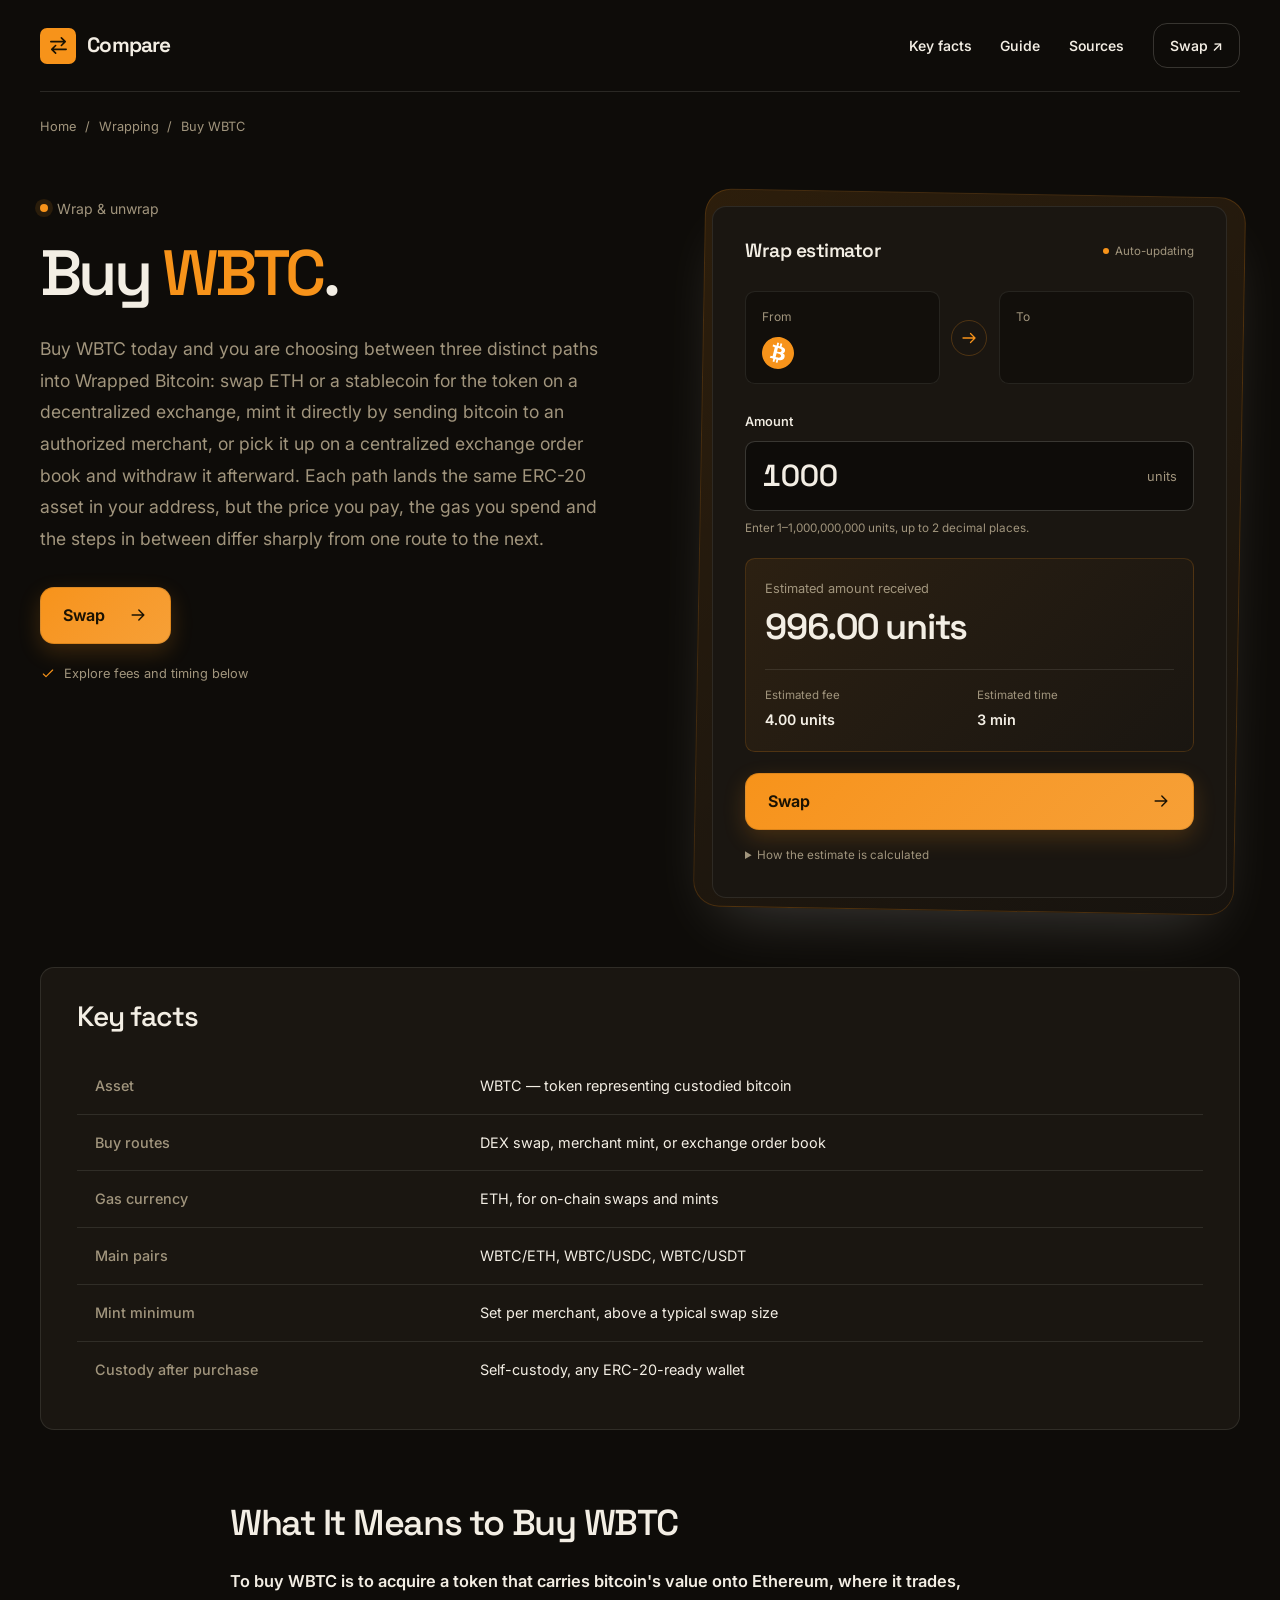
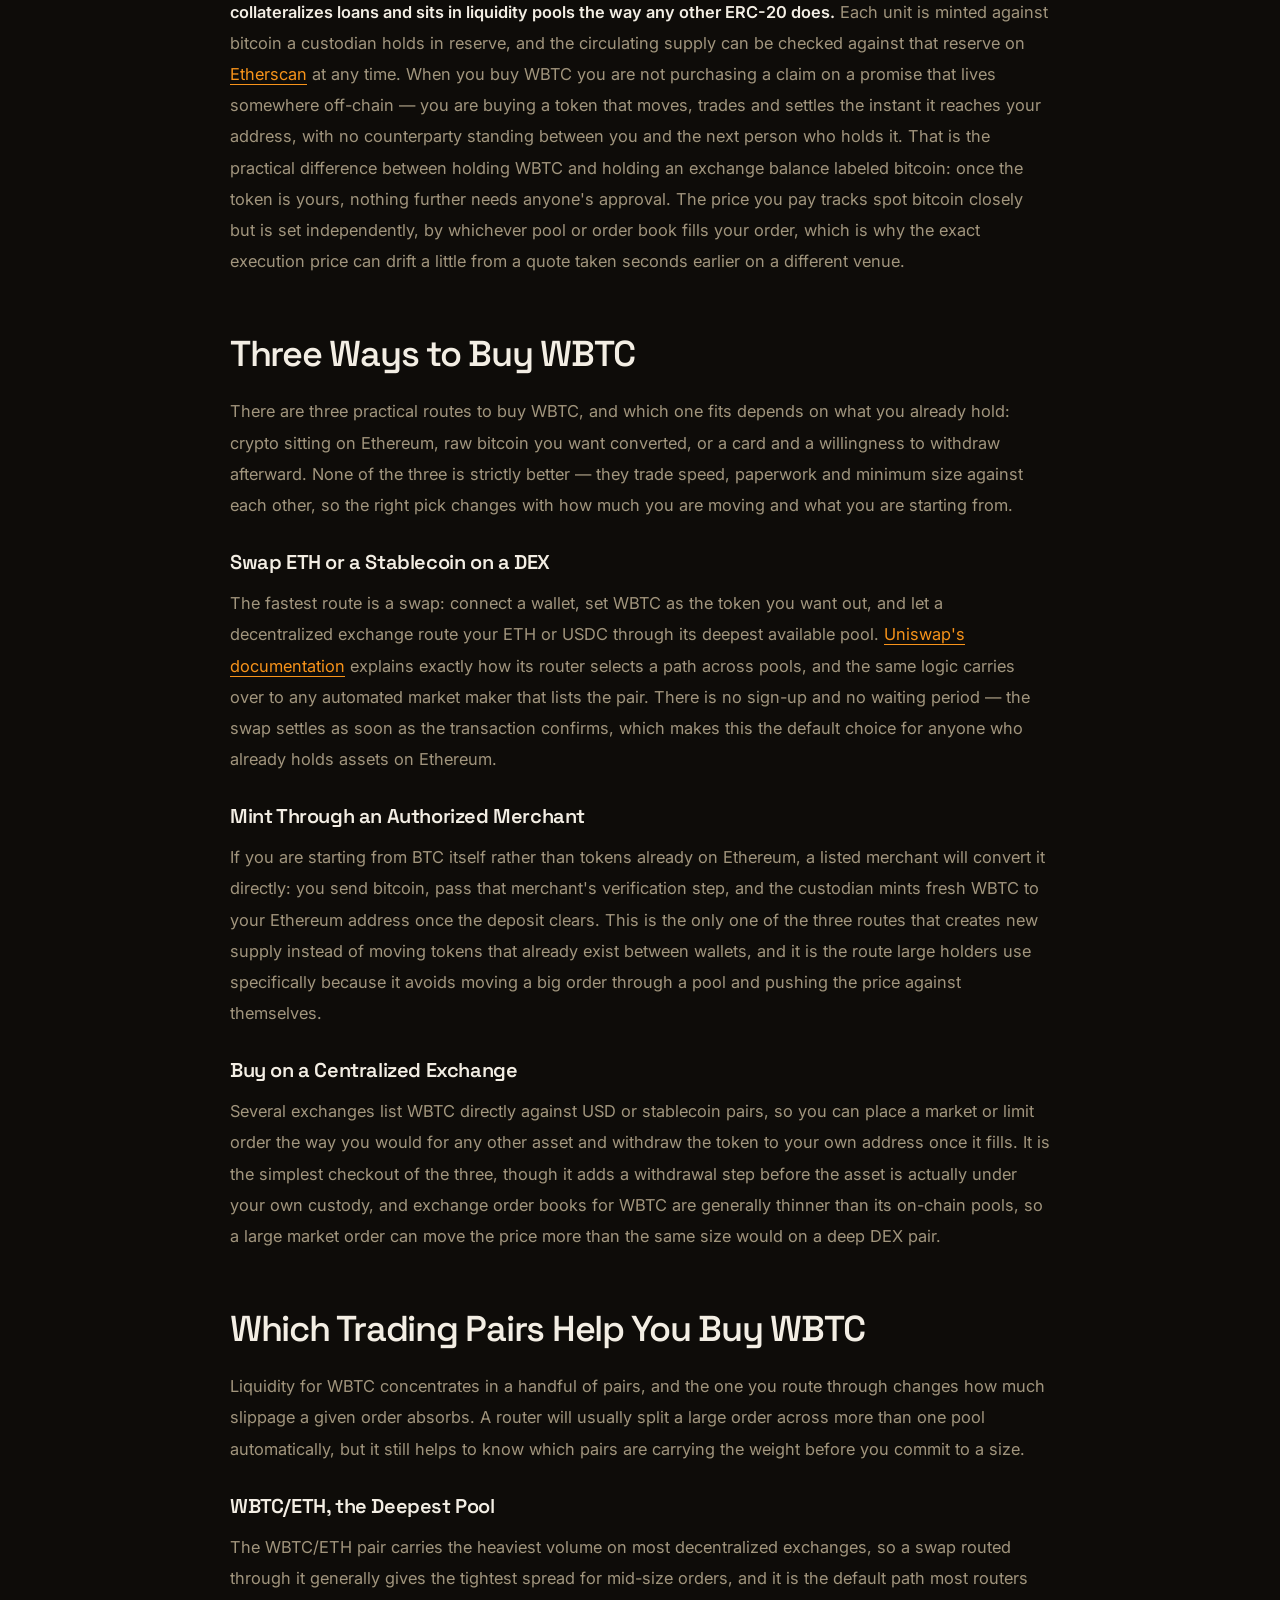
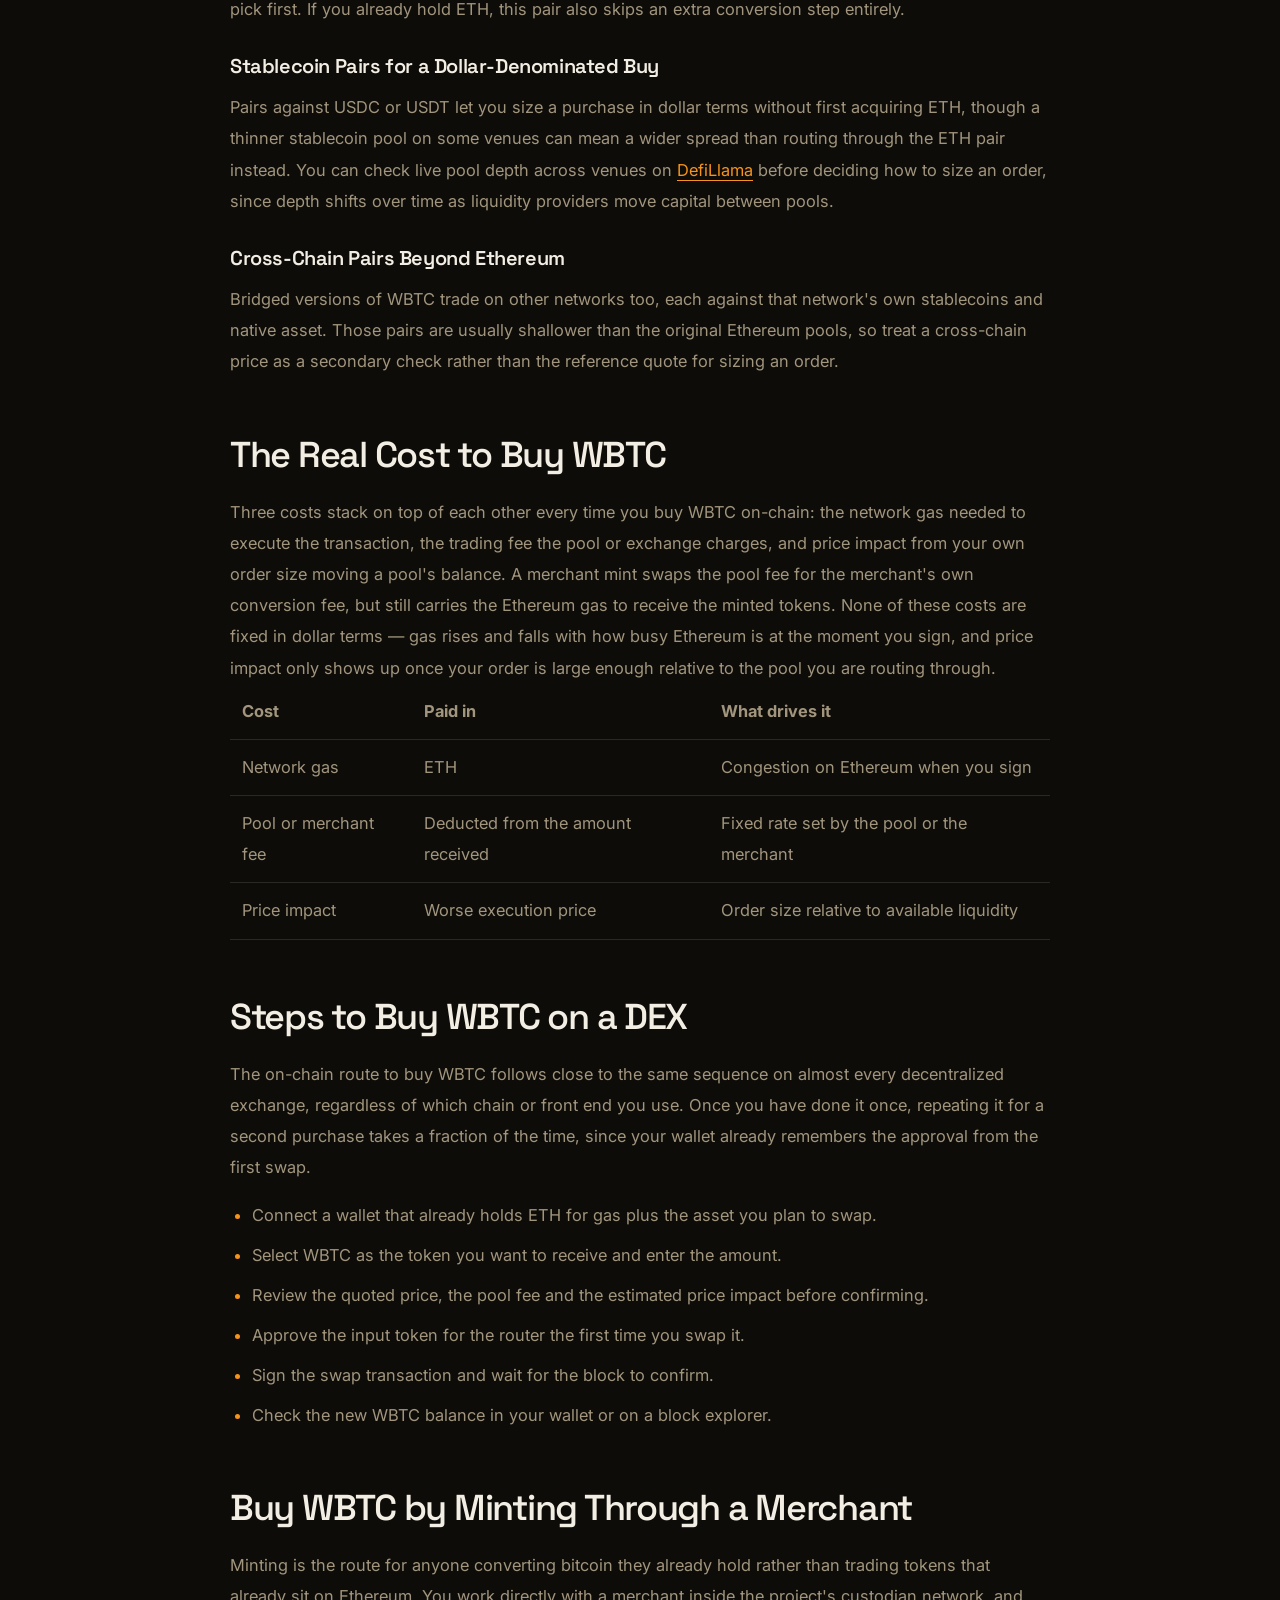
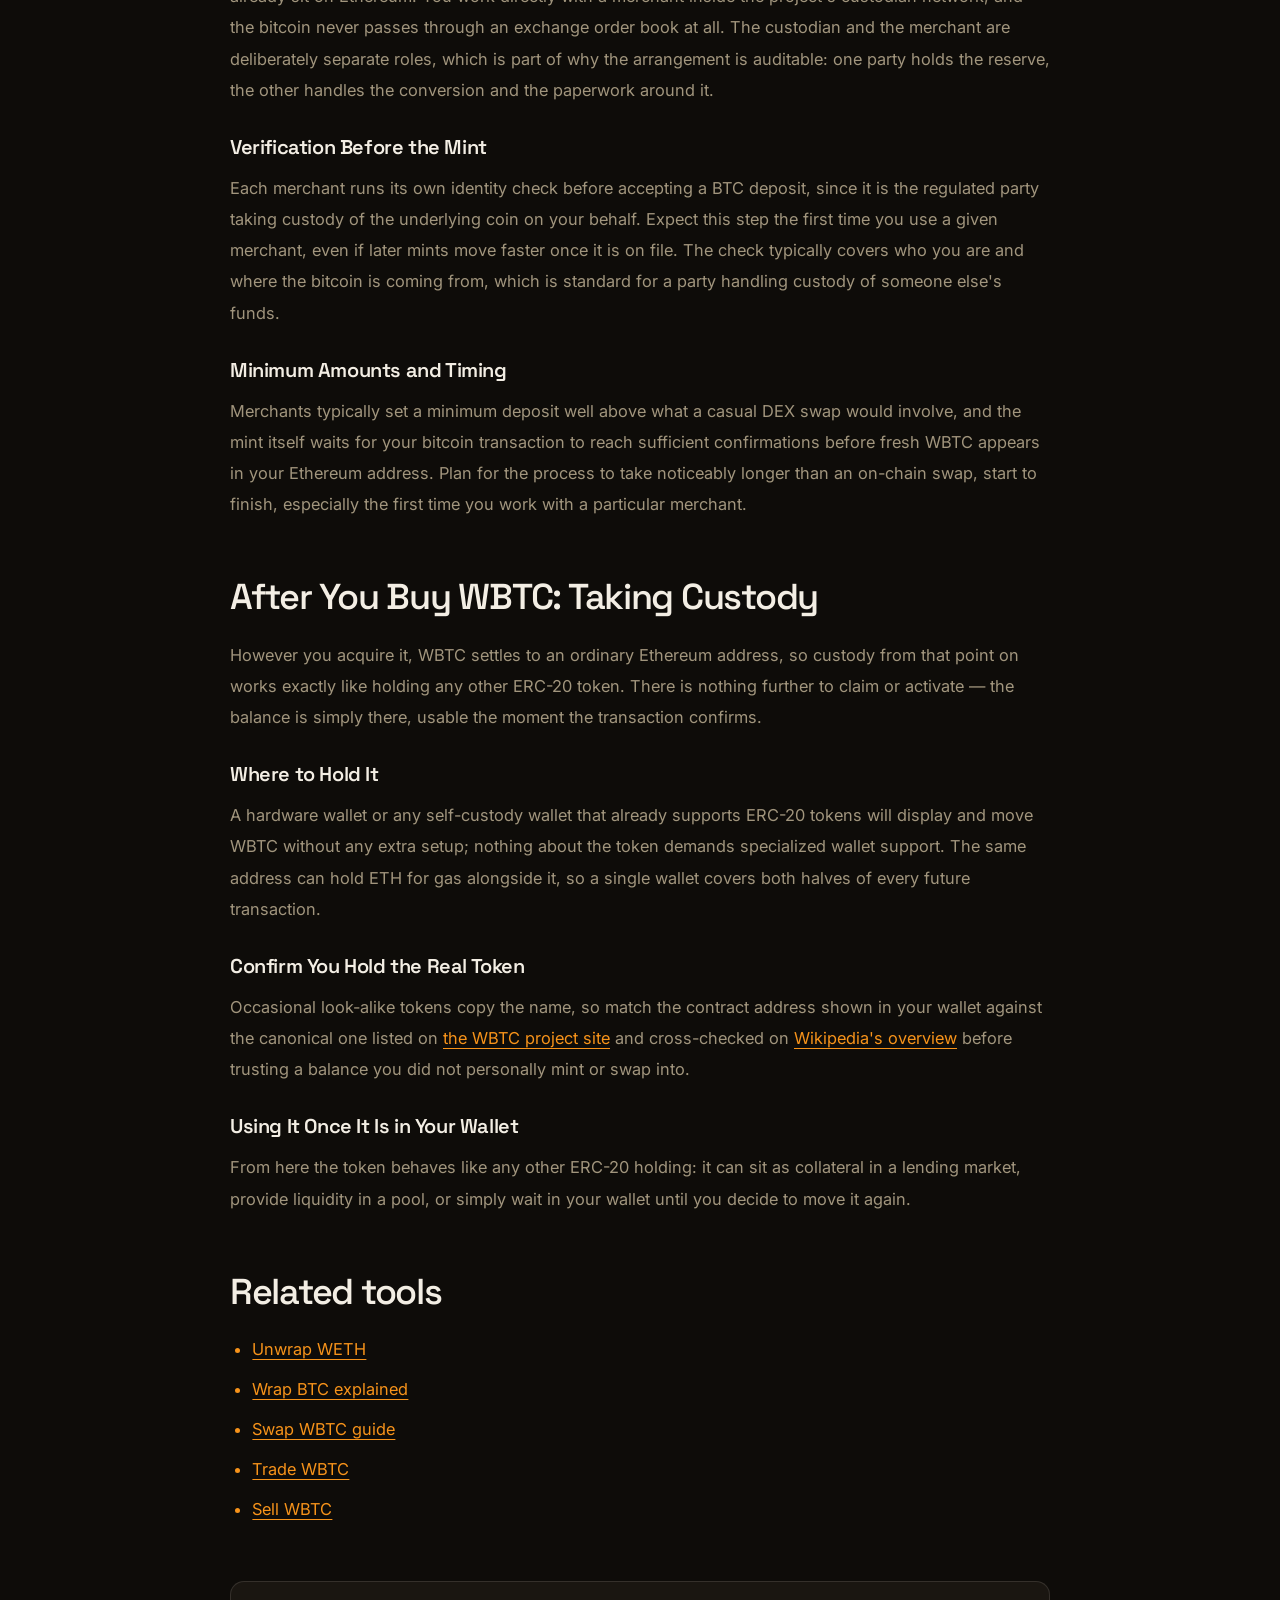
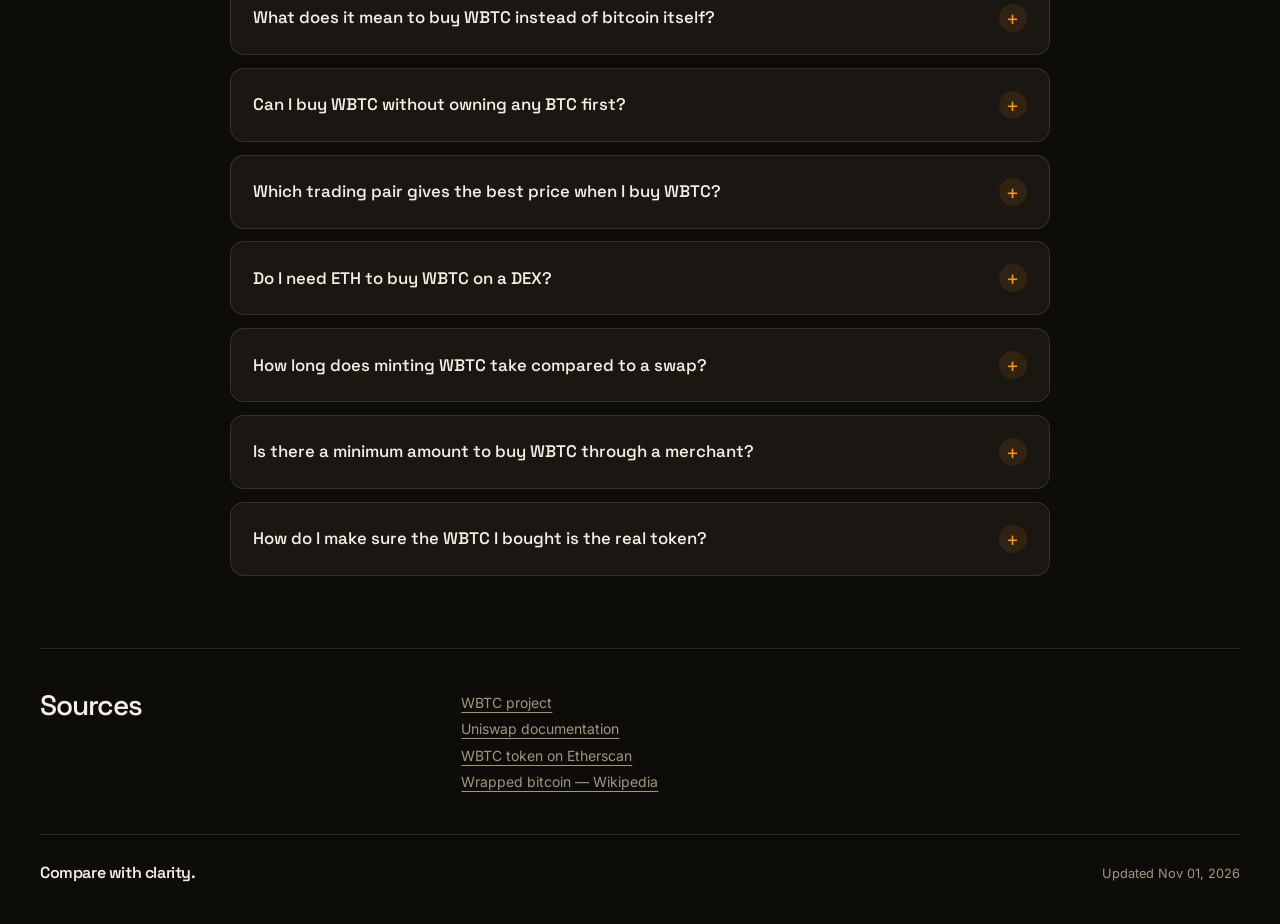
==== commit 7542f9aa: "Freshness: date refresh + re-index" ====
--- a/index.html
+++ b/index.html
@@ -13,7 +13,7 @@
 <meta name="twitter:card" content="summary_large_image">
 <meta name="twitter:title" content="Buy WBTC">
 <link rel="preconnect" href="https://fonts.googleapis.com"><link rel="preconnect" href="https://fonts.gstatic.com" crossorigin><link rel="stylesheet" href="https://fonts.googleapis.com/css2?family=Inter:wght@400;500;600;700&family=Space+Grotesk:wght@500;600;700&display=swap">
-<script type="application/ld+json">{"@context": "https://schema.org", "@graph": [{"@type": "WebSite", "@id": "https://buy-wbtc.github.io/#website", "url": "https://buy-wbtc.github.io/", "name": "Buy WBTC — Swap, Mint or Trade Into Wrapped Bitcoin"}, {"@type": "WebPage", "@id": "https://buy-wbtc.github.io/#webpage", "url": "https://buy-wbtc.github.io/", "name": "Buy WBTC — Swap, Mint or Trade Into Wrapped Bitcoin", "isPartOf": {"@id": "https://buy-wbtc.github.io/#website"}, "description": "Buy WBTC by swapping ETH or stablecoins on a DEX, minting through an authorized merchant against real BTC, or trading on an exchange — with real pairs, gas costs, price impact and custody steps.", "datePublished": "2026-10-23", "dateModified": "2026-10-23"}, {"@type": "SoftwareApplication", "name": "Buy WBTC", "applicationCategory": "FinanceApplication", "operatingSystem": "Web", "offers": {"@type": "Offer", "price": "0", "priceCurrency": "USD"}}, {"@type": "BreadcrumbList", "itemListElement": [{"@type": "ListItem", "position": 1, "name": "Home", "item": "https://buy-wbtc.github.io/"}, {"@type": "ListItem", "position": 2, "name": "Wrapping"}, {"@type": "ListItem", "position": 3, "name": "Buy WBTC"}]}, {"@type": "FAQPage", "mainEntity": [{"@type": "Question", "name": "What does it mean to buy WBTC instead of bitcoin itself?", "acceptedAnswer": {"@type": "Answer", "text": "Buying WBTC means acquiring a token on Ethereum that represents bitcoin held in reserve by a custodian, so the value can trade and plug into Ethereum apps rather than sitting only on the Bitcoin network."}}, {"@type": "Question", "name": "Can I buy WBTC without owning any BTC first?", "acceptedAnswer": {"@type": "Answer", "text": "Yes. Swapping ETH or a stablecoin for WBTC on a decentralized exchange, or buying it on a centralized exchange order book, both start from assets other than bitcoin itself. Minting is the only route that requires starting from BTC."}}, {"@type": "Question", "name": "Which trading pair gives the best price when I buy WBTC?", "acceptedAnswer": {"@type": "Answer", "text": "WBTC/ETH usually carries the deepest liquidity and tightest spread for mid-size orders. Stablecoin pairs are convenient for sizing a purchase in dollar terms but can show more slippage on venues with thinner pools."}}, {"@type": "Question", "name": "Do I need ETH to buy WBTC on a DEX?", "acceptedAnswer": {"@type": "Answer", "text": "Yes, you need ETH to pay gas for the swap transaction, separate from whatever asset you are swapping in. Without it in your wallet, the transaction cannot be signed."}}, {"@type": "Question", "name": "How long does minting WBTC take compared to a swap?", "acceptedAnswer": {"@type": "Answer", "text": "A DEX swap settles in one Ethereum block once signed. A merchant mint takes longer because it waits for your bitcoin deposit to reach enough confirmations before the custodian issues new tokens."}}, {"@type": "Question", "name": "Is there a minimum amount to buy WBTC through a merchant?", "acceptedAnswer": {"@type": "Answer", "text": "Each merchant sets its own minimum, and it generally sits well above what a typical DEX swap would involve, since minting is built for larger, deliberate conversions rather than small trades."}}, {"@type": "Question", "name": "How do I make sure the WBTC I bought is the real token?", "acceptedAnswer": {"@type": "Answer", "text": "Compare the contract address shown in your wallet against the canonical address published on the WBTC project site. A matching address is the only reliable check against a look-alike token."}}]}]}</script>
+<script type="application/ld+json">{"@context": "https://schema.org", "@graph": [{"@type": "WebSite", "@id": "https://buy-wbtc.github.io/#website", "url": "https://buy-wbtc.github.io/", "name": "Buy WBTC — Swap, Mint or Trade Into Wrapped Bitcoin"}, {"@type": "WebPage", "@id": "https://buy-wbtc.github.io/#webpage", "url": "https://buy-wbtc.github.io/", "name": "Buy WBTC — Swap, Mint or Trade Into Wrapped Bitcoin", "isPartOf": {"@id": "https://buy-wbtc.github.io/#website"}, "description": "Buy WBTC by swapping ETH or stablecoins on a DEX, minting through an authorized merchant against real BTC, or trading on an exchange — with real pairs, gas costs, price impact and custody steps.", "datePublished": "2026-11-01", "dateModified": "2026-11-01"}, {"@type": "SoftwareApplication", "name": "Buy WBTC", "applicationCategory": "FinanceApplication", "operatingSystem": "Web", "offers": {"@type": "Offer", "price": "0", "priceCurrency": "USD"}}, {"@type": "BreadcrumbList", "itemListElement": [{"@type": "ListItem", "position": 1, "name": "Home", "item": "https://buy-wbtc.github.io/"}, {"@type": "ListItem", "position": 2, "name": "Wrapping"}, {"@type": "ListItem", "position": 3, "name": "Buy WBTC"}]}, {"@type": "FAQPage", "mainEntity": [{"@type": "Question", "name": "What does it mean to buy WBTC instead of bitcoin itself?", "acceptedAnswer": {"@type": "Answer", "text": "Buying WBTC means acquiring a token on Ethereum that represents bitcoin held in reserve by a custodian, so the value can trade and plug into Ethereum apps rather than sitting only on the Bitcoin network."}}, {"@type": "Question", "name": "Can I buy WBTC without owning any BTC first?", "acceptedAnswer": {"@type": "Answer", "text": "Yes. Swapping ETH or a stablecoin for WBTC on a decentralized exchange, or buying it on a centralized exchange order book, both start from assets other than bitcoin itself. Minting is the only route that requires starting from BTC."}}, {"@type": "Question", "name": "Which trading pair gives the best price when I buy WBTC?", "acceptedAnswer": {"@type": "Answer", "text": "WBTC/ETH usually carries the deepest liquidity and tightest spread for mid-size orders. Stablecoin pairs are convenient for sizing a purchase in dollar terms but can show more slippage on venues with thinner pools."}}, {"@type": "Question", "name": "Do I need ETH to buy WBTC on a DEX?", "acceptedAnswer": {"@type": "Answer", "text": "Yes, you need ETH to pay gas for the swap transaction, separate from whatever asset you are swapping in. Without it in your wallet, the transaction cannot be signed."}}, {"@type": "Question", "name": "How long does minting WBTC take compared to a swap?", "acceptedAnswer": {"@type": "Answer", "text": "A DEX swap settles in one Ethereum block once signed. A merchant mint takes longer because it waits for your bitcoin deposit to reach enough confirmations before the custodian issues new tokens."}}, {"@type": "Question", "name": "Is there a minimum amount to buy WBTC through a merchant?", "acceptedAnswer": {"@type": "Answer", "text": "Each merchant sets its own minimum, and it generally sits well above what a typical DEX swap would involve, since minting is built for larger, deliberate conversions rather than small trades."}}, {"@type": "Question", "name": "How do I make sure the WBTC I bought is the real token?", "acceptedAnswer": {"@type": "Answer", "text": "Compare the contract address shown in your wallet against the canonical address published on the WBTC project site. A matching address is the only reliable check against a look-alike token."}}]}]}</script>
 <style>
 :root{--bg:#0E0C09;--surface:#1A1611;--text:#F3EEE4;--muted:#A1957D;--accent:#F7931A;--accent-ink:#1A1203;--radius:14px;--display:"Space Grotesk";--body:"Inter"}
 *{box-sizing:border-box}
@@ -197,7 +197,7 @@
 <li><a class="cec5ea4" href="https://docs.uniswap.org/" rel="nofollow noopener" target="_blank">Uniswap documentation</a></li>
 <li><a class="cec5ea4" href="https://etherscan.io/token/0x2260fac5e5542a773aa44fbcfedf7c193bc2c599" rel="nofollow noopener" target="_blank">WBTC token on Etherscan</a></li>
 <li><a class="cec5ea4" href="https://en.wikipedia.org/wiki/Wrapped_bitcoin" rel="nofollow noopener" target="_blank">Wrapped bitcoin — Wikipedia</a></li></ul></div></section>
-<footer class="cece38b"><span class="c9d11a6">Compare with clarity.</span><p class="cfef07c">Updated Oct 23, 2026</p></footer>
+<footer class="cece38b"><span class="c9d11a6">Compare with clarity.</span><p class="cfef07c">Updated Nov 01, 2026</p></footer>
 </div>
 <script>
 (() => {
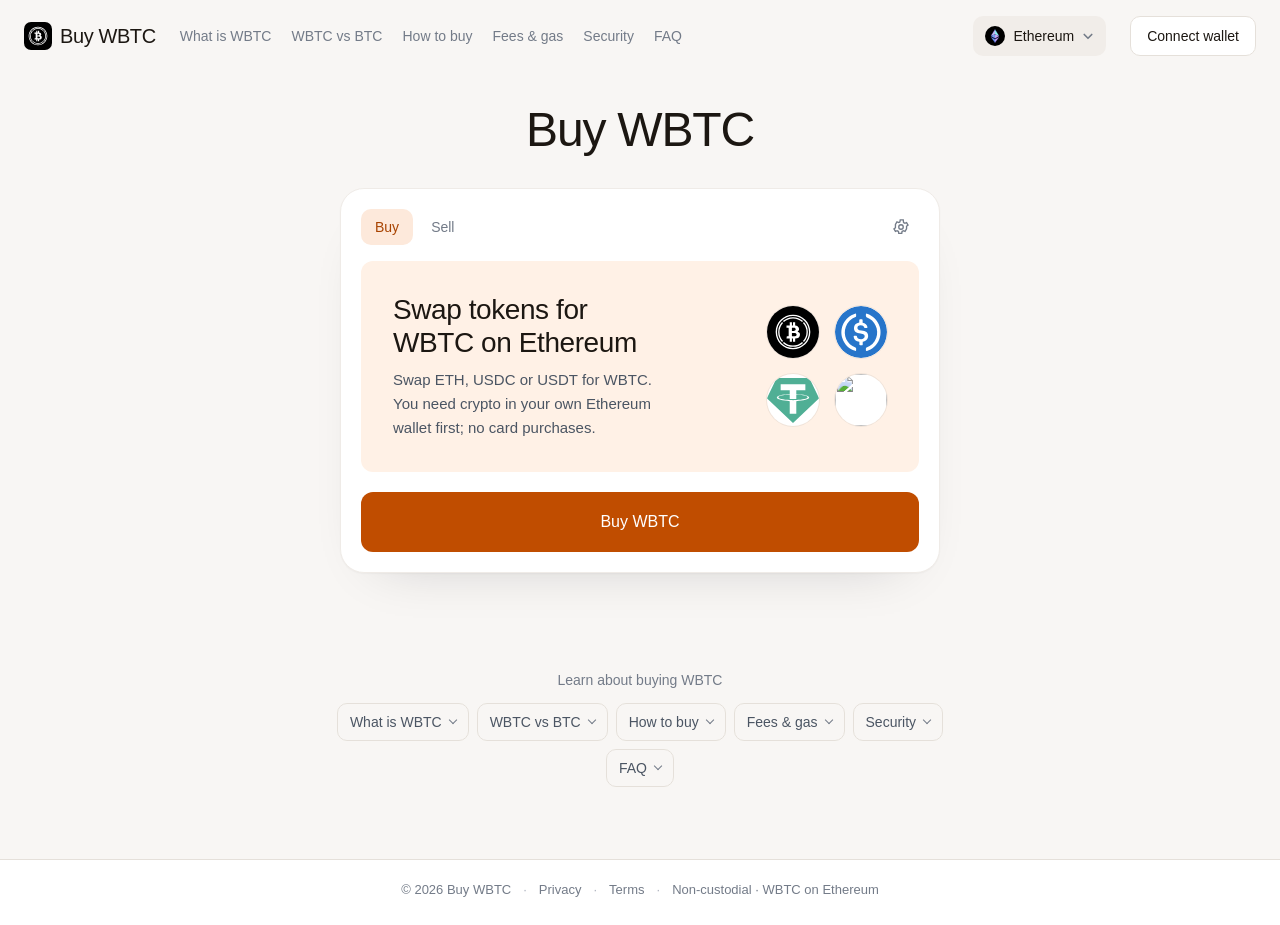
==== commit af5a3cf0: "mirror: +14 ~5 -0" ====
--- a/index.html
+++ b/index.html
@@ -1,241 +1,284 @@
-<!doctype html>
-<html lang="en">
-<head>
-<meta charset="utf-8">
-<meta name="viewport" content="width=device-width, initial-scale=1">
-<title>Buy WBTC — Swap, Mint or Trade Into Wrapped Bitcoin</title>
-<meta name="description" content="Buy WBTC by swapping ETH or stablecoins on a DEX, minting through an authorized merchant against real BTC, or trading on an exchange — with real pairs, gas costs, price impact and custody steps.">
-<link rel="canonical" href="https://buy-wbtc.github.io/">
-<meta property="og:type" content="website">
-<meta property="og:title" content="Buy WBTC">
-<meta property="og:url" content="https://buy-wbtc.github.io/">
-<meta property="og:image" content="https://buy-wbtc.github.io/og.png">
-<meta name="twitter:card" content="summary_large_image">
-<meta name="twitter:title" content="Buy WBTC">
-<link rel="preconnect" href="https://fonts.googleapis.com"><link rel="preconnect" href="https://fonts.gstatic.com" crossorigin><link rel="stylesheet" href="https://fonts.googleapis.com/css2?family=Inter:wght@400;500;600;700&family=Space+Grotesk:wght@500;600;700&display=swap">
-<script type="application/ld+json">{"@context": "https://schema.org", "@graph": [{"@type": "WebSite", "@id": "https://buy-wbtc.github.io/#website", "url": "https://buy-wbtc.github.io/", "name": "Buy WBTC — Swap, Mint or Trade Into Wrapped Bitcoin"}, {"@type": "WebPage", "@id": "https://buy-wbtc.github.io/#webpage", "url": "https://buy-wbtc.github.io/", "name": "Buy WBTC — Swap, Mint or Trade Into Wrapped Bitcoin", "isPartOf": {"@id": "https://buy-wbtc.github.io/#website"}, "description": "Buy WBTC by swapping ETH or stablecoins on a DEX, minting through an authorized merchant against real BTC, or trading on an exchange — with real pairs, gas costs, price impact and custody steps.", "datePublished": "2026-11-01", "dateModified": "2026-11-01"}, {"@type": "SoftwareApplication", "name": "Buy WBTC", "applicationCategory": "FinanceApplication", "operatingSystem": "Web", "offers": {"@type": "Offer", "price": "0", "priceCurrency": "USD"}}, {"@type": "BreadcrumbList", "itemListElement": [{"@type": "ListItem", "position": 1, "name": "Home", "item": "https://buy-wbtc.github.io/"}, {"@type": "ListItem", "position": 2, "name": "Wrapping"}, {"@type": "ListItem", "position": 3, "name": "Buy WBTC"}]}, {"@type": "FAQPage", "mainEntity": [{"@type": "Question", "name": "What does it mean to buy WBTC instead of bitcoin itself?", "acceptedAnswer": {"@type": "Answer", "text": "Buying WBTC means acquiring a token on Ethereum that represents bitcoin held in reserve by a custodian, so the value can trade and plug into Ethereum apps rather than sitting only on the Bitcoin network."}}, {"@type": "Question", "name": "Can I buy WBTC without owning any BTC first?", "acceptedAnswer": {"@type": "Answer", "text": "Yes. Swapping ETH or a stablecoin for WBTC on a decentralized exchange, or buying it on a centralized exchange order book, both start from assets other than bitcoin itself. Minting is the only route that requires starting from BTC."}}, {"@type": "Question", "name": "Which trading pair gives the best price when I buy WBTC?", "acceptedAnswer": {"@type": "Answer", "text": "WBTC/ETH usually carries the deepest liquidity and tightest spread for mid-size orders. Stablecoin pairs are convenient for sizing a purchase in dollar terms but can show more slippage on venues with thinner pools."}}, {"@type": "Question", "name": "Do I need ETH to buy WBTC on a DEX?", "acceptedAnswer": {"@type": "Answer", "text": "Yes, you need ETH to pay gas for the swap transaction, separate from whatever asset you are swapping in. Without it in your wallet, the transaction cannot be signed."}}, {"@type": "Question", "name": "How long does minting WBTC take compared to a swap?", "acceptedAnswer": {"@type": "Answer", "text": "A DEX swap settles in one Ethereum block once signed. A merchant mint takes longer because it waits for your bitcoin deposit to reach enough confirmations before the custodian issues new tokens."}}, {"@type": "Question", "name": "Is there a minimum amount to buy WBTC through a merchant?", "acceptedAnswer": {"@type": "Answer", "text": "Each merchant sets its own minimum, and it generally sits well above what a typical DEX swap would involve, since minting is built for larger, deliberate conversions rather than small trades."}}, {"@type": "Question", "name": "How do I make sure the WBTC I bought is the real token?", "acceptedAnswer": {"@type": "Answer", "text": "Compare the contract address shown in your wallet against the canonical address published on the WBTC project site. A matching address is the only reliable check against a look-alike token."}}]}]}</script>
-<style>
-:root{--bg:#0E0C09;--surface:#1A1611;--text:#F3EEE4;--muted:#A1957D;--accent:#F7931A;--accent-ink:#1A1203;--radius:14px;--display:"Space Grotesk";--body:"Inter"}
-*{box-sizing:border-box}
-html{scroll-behavior:smooth;scroll-padding-top:2rem}
-body{margin:0;background:var(--bg);color:var(--text);font:400 1rem/1.65 var(--body);-webkit-font-smoothing:antialiased}
-::selection{background:var(--accent);color:var(--accent-ink)}
-a{color:inherit;text-underline-offset:.25em}
-a:hover{color:var(--accent)}
-button,input,select,textarea{font:inherit}
-input,select{color:var(--text);accent-color:var(--accent)}
-:focus-visible{outline:3px solid var(--accent);outline-offset:5px}
-img,svg{max-width:100%;vertical-align:middle}
-svg{fill:none;stroke:currentColor;stroke-width:1.7;stroke-linecap:round;stroke-linejoin:round}
-.c5e83f7{width:min(1200px,calc(100% - 4rem));margin-inline:auto}
-.c11bed1{min-height:92px;display:flex;align-items:center;justify-content:space-between;gap:2rem;border-bottom:1px solid color-mix(in srgb,var(--text) 12%,transparent)}
-.c56c7f2{display:inline-flex;align-items:center;gap:.7rem;text-decoration:none;font:650 1.3rem/1.2 var(--display);letter-spacing:-.04em}
-.c3a6495{display:grid;place-items:center;width:36px;height:36px;background:var(--accent);color:var(--accent-ink);border-radius:calc(var(--radius)*.5)}
-.c3a6495 svg{width:23px;height:23px}
-.c225902{display:flex;align-items:center;gap:1.8rem;font-size:.875rem;font-weight:550}
-.c225902 a{text-decoration:none}
-.c225902 .ca8f8d3{padding:.6rem 1rem;border:1px solid color-mix(in srgb,var(--text) 18%,transparent);border-radius:var(--radius)}
-.cdc871c{padding-block:1.5rem;font-size:.8rem;color:var(--muted);overflow-wrap:anywhere}
-.c195838{display:flex;flex-wrap:wrap;align-items:center;gap:.55rem;margin:0;padding:0;list-style:none}
-.c195838 a{text-decoration:none}
-.c195838 [aria-current="page"]{color:var(--text)}
-.c8d96d1{display:grid;grid-template-columns:minmax(0,1.1fr) minmax(0,1fr);align-items:start;gap:clamp(1.75rem,5vw,4rem);padding-block:2rem 3.5rem}
-.c7d83d5{min-width:0}
-.c9f35fd{display:inline-flex;align-items:center;gap:.55rem;margin:0 0 1.25rem;color:var(--muted);font-size:.875rem}
-.c9f35fd::before{content:"";width:.5rem;height:.5rem;border-radius:50%;background:var(--accent);box-shadow:0 0 0 5px color-mix(in srgb,var(--accent) 12%,transparent)}
-h1{margin:0;font:550 clamp(2.65rem,5vw,4.75rem)/1.06 var(--display);letter-spacing:-.055em;overflow-wrap:anywhere;text-wrap:balance}
-h1 em{color:var(--accent);font-style:normal}
-.ce58d43{max-width:36rem;margin:1.6rem 0 2rem;color:var(--muted);font-size:1.1rem;line-height:1.8}
-.cb2423e{display:inline-flex;justify-content:center;align-items:center;gap:1.4rem;min-height:54px;padding:.9rem 1.4rem;background:linear-gradient(135deg,var(--accent),color-mix(in srgb,var(--accent) 86%,var(--text)));color:var(--accent-ink);border:1px solid color-mix(in srgb,var(--accent-ink) 12%,transparent);border-radius:var(--radius);font-weight:650;text-decoration:none;box-shadow:0 8px 22px color-mix(in srgb,var(--accent) 20%,transparent);transition:transform .2s,box-shadow .2s}
-.cb2423e svg{width:20px;height:20px;flex:none}
-.cb2423e:hover{color:var(--accent-ink);transform:translateY(-2px);box-shadow:0 12px 26px color-mix(in srgb,var(--accent) 28%,transparent)}
-.ce36af2{display:flex;align-items:center;gap:.5rem;margin:1.2rem 0 0;color:var(--muted);font-size:.8rem}
-.ce36af2 svg{width:16px;height:16px;color:var(--accent)}
-.c9138ef{position:relative;min-width:0;padding:12px;border:1px solid color-mix(in srgb,var(--accent) 18%,transparent);border-radius:calc(var(--radius) + 12px);background:linear-gradient(145deg,color-mix(in srgb,var(--accent) 13%,var(--bg)),color-mix(in srgb,var(--surface) 70%,var(--bg)));box-shadow:0 28px 64px -28px color-mix(in srgb,var(--text) 24%,transparent)}
-.c4d1b28{padding:clamp(1.25rem,3vw,2rem);background:var(--surface);border:1px solid color-mix(in srgb,var(--text) 9%,transparent);border-radius:var(--radius)}
-.c1bc5b4{display:flex;justify-content:space-between;align-items:center;gap:1rem;margin-bottom:1.7rem}
-.c1bc5b4 h2{margin:0;font:600 1.2rem/1.3 var(--display);letter-spacing:-.025em}
-.c5999fc{display:inline-flex;align-items:center;gap:.4rem;color:var(--muted);font-size:.72rem;white-space:nowrap}
-.c5999fc::before{content:"";width:6px;height:6px;border-radius:50%;background:var(--accent)}
-.c67b8e9{display:grid;grid-template-columns:minmax(0,1fr) 36px minmax(0,1fr);align-items:center;gap:.7rem;margin-bottom:1.7rem}
-.c0f9755{min-width:0;padding:.9rem 1rem;background:color-mix(in srgb,var(--bg) 70%,var(--surface));border:1px solid color-mix(in srgb,var(--text) 9%,transparent);border-radius:calc(var(--radius)*.7)}
-.cbd5b99{display:block;margin-bottom:.65rem;color:var(--muted);font-size:.75rem}
-.cfd7657{display:flex;align-items:center;gap:.5rem;min-height:32px;font:600 .95rem/1.3 var(--display);overflow-wrap:anywhere}
-.cfd7657 img,.cfd7657 svg{width:auto;height:32px;max-width:100%;object-fit:contain}
-.cbcaec6{display:grid;place-items:center;width:36px;height:36px;border:1px solid color-mix(in srgb,var(--accent) 24%,transparent);border-radius:50%;color:var(--accent)}
-.cbcaec6 svg{width:18px;height:18px}
-.c32811d{display:block;margin-bottom:.55rem;font-size:.8rem;font-weight:550}
-.c6b7684{display:flex;align-items:center;gap:.5rem;padding:.7rem 1rem;border:1px solid color-mix(in srgb,var(--text) 19%,transparent);border-radius:calc(var(--radius)*.7);background:var(--bg);transition:border-color .2s}
-.c6b7684:focus-within{border-color:var(--accent);box-shadow:0 0 0 3px color-mix(in srgb,var(--accent) 13%,transparent)}
-.c6b7684 input{width:100%;min-width:0;padding:0;border:0;border-radius:0;background:var(--bg);font:550 1.9rem/1.5 var(--display);font-variant-numeric:tabular-nums}
-.c6b7684 input:focus-visible{outline:2px solid var(--accent);outline-offset:2px}
-.c6b7684 span{color:var(--muted);font-size:.8rem}
-.c0e091a{margin:.5rem 0 1.2rem;color:var(--muted);font-size:.73rem}
-.ceb095f{margin:-.65rem 0 1rem;color:var(--text);font-size:.8rem}
-.c42c925{padding:1.2rem;border:1px solid color-mix(in srgb,var(--accent) 18%,transparent);border-radius:calc(var(--radius)*.7);background:linear-gradient(135deg,color-mix(in srgb,var(--accent) 8%,var(--surface)),var(--surface))}
-.c5e2468{display:block;color:var(--muted);font-size:.8rem}
-.cf7b91a{display:block;margin:.35rem 0 1.2rem;font:600 clamp(1.65rem,3vw,2.25rem)/1.25 var(--display);letter-spacing:-.035em;overflow-wrap:anywhere;font-variant-numeric:tabular-nums}
-.cf7b91a small{color:var(--muted);font:400 .8rem/1.5 var(--body);letter-spacing:0}
-.c3df1dc{display:grid;grid-template-columns:1fr 1fr;gap:1rem;padding-top:1rem;border-top:1px solid color-mix(in srgb,var(--text) 10%,transparent)}
-.c685a4f{display:block;color:var(--muted);font-size:.72rem}
-.ca61aae{display:block;margin-top:.2rem;font-size:.9rem;font-weight:600;font-variant-numeric:tabular-nums}
-.c4d1b28 .cb2423e{width:100%;margin-top:1.3rem;justify-content:space-between}
-.c600288{margin-top:1rem;color:var(--muted);font-size:.73rem}
-.c600288 summary{cursor:pointer;width:fit-content;text-underline-offset:.2em}
-.c600288 summary:hover{color:var(--text)}
-.c600288 p{margin:.7rem 0 0}
-.c109067{margin:0;font:550 1.75rem/1.2 var(--display);letter-spacing:-.035em}
-.ceb0034{padding:2rem 2.25rem;background:var(--surface);border:1px solid color-mix(in srgb,var(--text) 10%,transparent);border-radius:var(--radius)}
-.ceb0034 .c109067{margin-bottom:1.5rem}
-.c3568ff{max-width:100%;overflow-x:auto;overscroll-behavior-inline:contain}
-.c63c9c1{width:100%;border-collapse:collapse;text-align:left;font-size:.9rem}
-.c63c9c1 caption{text-align:left;margin-bottom:1rem;color:var(--muted)}
-.c63c9c1 th,.c63c9c1 td{padding:1rem 1.1rem;border-bottom:1px solid color-mix(in srgb,var(--text) 10%,transparent);vertical-align:top;overflow-wrap:anywhere}
-.c63c9c1 th{color:var(--muted);font-weight:500}
-.c63c9c1 thead{background:color-mix(in srgb,var(--accent) 7%,var(--surface))}
-.c63c9c1 thead th{color:var(--text);font-weight:600}
-.c63c9c1 tbody tr:last-child>*{border-bottom:0}
-.c63c9c1 tbody tr:hover{background:color-mix(in srgb,var(--accent) 4%,var(--surface))}
-.c75854c{max-width:820px;margin:4.5rem auto}
-.c40fbe0{margin:0 0 3.5rem;scroll-margin-top:2rem}
-.c1bc6e1{margin:0 0 1.25rem;font:550 clamp(1.65rem,3vw,2.25rem)/1.2 var(--display);letter-spacing:-.035em;text-wrap:balance}
-.c4c0ac9{color:var(--muted);font-size:1.025rem;line-height:1.9;overflow-wrap:anywhere}
-.c4c0ac9 p{margin:0 0 1.25rem}
-.c4c0ac9 h3{margin:1.75rem 0 .75rem;color:var(--text);font:600 1.25rem/1.35 var(--display);letter-spacing:-.02em}
-.c4c0ac9 strong{color:var(--text);font-weight:600}
-.c4c0ac9 a,.ce1fddd a,.cec5ea4 a{color:var(--accent);text-decoration-thickness:1px}
-.c4c0ac9 ul,.c4c0ac9 ol,.ce1fddd ul,.ce1fddd ol{padding-left:1.4rem}
-.c4c0ac9 li+li{margin-top:.55rem}
-.c4c0ac9 li::marker{color:var(--accent)}
-.c4c0ac9 blockquote{margin:1.5rem 0;padding:1rem 1.5rem;border-left:3px solid var(--accent);background:var(--surface);border-radius:0 var(--radius) var(--radius) 0;color:var(--text)}
-.c4c0ac9 img{height:auto;border-radius:var(--radius)}
-.c4c0ac9 table{width:100%;border-collapse:collapse}
-.c4c0ac9 td,.c4c0ac9 th{padding:.75rem;border-bottom:1px solid color-mix(in srgb,var(--text) 12%,transparent);text-align:left}
-.c772428{margin:.8rem 0;padding:0 1.4rem;border:1px solid color-mix(in srgb,var(--text) 12%,transparent);border-radius:var(--radius);background:var(--surface)}
-.cb922dc{display:flex;justify-content:space-between;align-items:center;gap:1.5rem;min-height:72px;padding:1.2rem 0;cursor:pointer;list-style:none;font:550 1.05rem/1.5 var(--display)}
-.cb922dc::-webkit-details-marker{display:none}
-.cb922dc::after{content:"+";flex:none;display:grid;place-items:center;width:28px;height:28px;border-radius:50%;background:color-mix(in srgb,var(--accent) 10%,var(--surface));color:var(--accent);font:400 1.25rem/1 var(--body)}
-.c772428[open]{border-color:color-mix(in srgb,var(--accent) 40%,transparent)}
-.c772428[open]>.cb922dc::after{content:"−"}
-.ce1fddd{padding:0 2.8rem 1.3rem 0;color:var(--muted);line-height:1.85;overflow-wrap:anywhere}
-.ce1fddd p{margin:.25rem 0 .75rem}
-.cca919a{display:grid;grid-template-columns:1fr 2fr;gap:2rem;padding:2.5rem 0;border-top:1px solid color-mix(in srgb,var(--text) 12%,transparent)}
-.c92e2a7{margin:0;padding:0;list-style:none}
-.cec5ea4{padding:.7rem 0;border-bottom:1px solid color-mix(in srgb,var(--text) 8%,transparent);color:var(--muted);font-size:.875rem;overflow-wrap:anywhere}
-.cec5ea4:first-child{padding-top:0}
-.cec5ea4:last-child{border-bottom:0}
-.cece38b{display:flex;justify-content:space-between;align-items:center;gap:1.5rem;padding-block:1.75rem 2.5rem;border-top:1px solid color-mix(in srgb,var(--text) 12%,transparent);color:var(--muted);font-size:.8rem}
-.c9d11a6{color:var(--text);font:600 1rem/1.3 var(--display);letter-spacing:-.025em}
-.cfef07c{margin:0}
-@media(min-width:1100px){.c9138ef{transform:rotate(1deg)}.c4d1b28{transform:rotate(-1deg)}}
-@media(max-width:850px){.c8d96d1{grid-template-columns:1fr;gap:2.5rem;padding-block:1.5rem 3.5rem}.c7d83d5{max-width:650px}.c9138ef{width:100%;max-width:580px;justify-self:center}.c75854c{margin-block:3.5rem}.c225902{gap:1rem}h1{max-width:14ch}}
-@media(max-width:540px){.c5e83f7{width:calc(100% - 2rem)}.c11bed1{min-height:76px;gap:1rem}.c225902>a:not(.ca8f8d3){display:none}.c225902 .ca8f8d3{padding:.5rem .8rem}.cdc871c{padding-block:1.1rem}.c8d96d1{padding-top:1rem}.c7d83d5>.cb2423e{width:100%;justify-content:space-between}.ce58d43{font-size:1rem}.c9138ef{padding:7px;border-radius:calc(var(--radius) + 7px)}.c4d1b28{padding:1.1rem}.c67b8e9{gap:.4rem;grid-template-columns:minmax(0,1fr) 30px minmax(0,1fr)}.cbcaec6{width:30px;height:30px}.c0f9755{padding:.8rem}.ceb0034{padding:1.4rem 1rem}.c63c9c1 th,.c63c9c1 td{padding:.85rem .65rem}.c772428{padding-inline:1rem}.ce1fddd{padding-right:0}.cca919a{grid-template-columns:1fr;gap:1.4rem}.cece38b{align-items:flex-start;flex-direction:column;gap:.65rem}}
-@media(prefers-reduced-motion:reduce){html{scroll-behavior:auto}*,*::before,*::after{transition:none!important}.cb2423e:hover{transform:none}}
-</style>
-</head>
-<body>
-<div class="c5e83f7">
-<nav class="c11bed1" aria-label="Main navigation">
-<a class="c56c7f2" href="#hero"><span class="c3a6495" aria-hidden="true"><svg viewBox="0 0 24 24"><path d="M4 8h15m-4-4 4 4-4 4M20 16H5m4-4-4 4 4 4"/></svg></span>Compare</a>
-<div class="c225902"><a href="#facts">Key facts</a><a href="#guide">Guide</a><a href="#sources">Sources</a><a class="ca8f8d3" href="dashboard/">Swap ↗</a></div>
-</nav>
-<div class="cdc871c"><nav class="c195838" aria-label="Breadcrumb"><a href="dashboard/">Home</a> <span>/</span> <span>Wrapping</span> <span>/</span> <span>Buy WBTC</span></nav></div>
-<section class="c8d96d1" id="hero" aria-labelledby="hero-title">
-<div class="c7d83d5">
-<p class="c9f35fd">Wrap & unwrap</p>
-<h1 id="hero-title">Buy <em>WBTC</em>.</h1>
-<p class="ce58d43">Buy WBTC today and you are choosing between three distinct paths into Wrapped Bitcoin: swap ETH or a stablecoin for the token on a decentralized exchange, mint it directly by sending bitcoin to an authorized merchant, or pick it up on a centralized exchange order book and withdraw it afterward. Each path lands the same ERC-20 asset in your address, but the price you pay, the gas you spend and the steps in between differ sharply from one route to the next.</p>
-<a class="cb2423e" href="dashboard/">Swap <svg viewBox="0 0 24 24" aria-hidden="true"><path d="M5 12h14m-6-6 6 6-6 6"/></svg></a>
-<p class="ce36af2"><svg viewBox="0 0 24 24" aria-hidden="true"><path d="m5 12 4 4L19 6"/></svg>Explore fees and timing below</p>
-</div>
-<aside class="c9138ef" aria-labelledby="estimator-title">
-<div class="c4d1b28">
-<div class="c1bc5b4"><h2 id="estimator-title">Wrap estimator</h2><span class="c5999fc">Auto-updating</span></div>
-<div class="c67b8e9">
-<div class="c0f9755"><span class="cbd5b99">From</span><div class="cfd7657"><img src="assets/tokens/btc.svg" alt="Bitcoin" width="28" height="28"></div></div>
-<span class="cbcaec6" aria-hidden="true"><svg viewBox="0 0 24 24"><path d="M4 12h16m-6-6 6 6-6 6"/></svg></span>
-<div class="c0f9755"><span class="cbd5b99">To</span><div class="cfd7657"></div></div>
-</div>
-<label class="c32811d" for="amount">Amount</label>
-<div class="c6b7684"><input id="amount" type="number" inputmode="decimal" min="1" max="1000000000" step="0.01" value="1000" aria-describedby="amount-hint amount-error"><span>units</span></div>
-<p class="c0e091a" id="amount-hint">Enter 1–1,000,000,000 units, up to 2 decimal places.</p>
-<p class="ceb095f" id="amount-error" hidden></p>
-<div class="c42c925" role="status" aria-live="polite" aria-atomic="true">
-<span class="c5e2468">Estimated amount received</span>
-<output class="cf7b91a" id="received" for="amount">—</output>
-<div class="c3df1dc">
-<div><span class="c685a4f">Estimated fee</span><output class="ca61aae" id="fee" for="amount">—</output></div>
-<div><span class="c685a4f">Estimated time</span><output class="ca61aae" id="time" for="amount">—</output></div>
-</div>
-</div>
-<a class="cb2423e" href="dashboard/">Swap <svg viewBox="0 0 24 24" aria-hidden="true"><path d="M5 12h14m-6-6 6 6-6 6"/></svg></a>
-<details class="c600288"><summary>How the estimate is calculated</summary><p>Fee = 0.5 units + 0.35% of the amount, rounded to 2 decimals. Amount received = amount − fee. Time = 2 minutes + 1 minute per 10,000 units, rounded up.</p></details>
-<noscript><p class="c0e091a">Enable JavaScript to calculate fees and timing.</p></noscript>
-</div>
-</aside>
-</section>
-<section class="ceb0034" id="facts" aria-labelledby="facts-title"><h2 class="c109067" id="facts-title">Key facts</h2><div class="c3568ff" role="region" aria-label="Key facts table" tabindex="0"><table class="c63c9c1"><tbody><tr><th scope="row">Asset</th><td>WBTC — token representing custodied bitcoin</td></tr>
-<tr><th scope="row">Buy routes</th><td>DEX swap, merchant mint, or exchange order book</td></tr>
-<tr><th scope="row">Gas currency</th><td>ETH, for on-chain swaps and mints</td></tr>
-<tr><th scope="row">Main pairs</th><td>WBTC/ETH, WBTC/USDC, WBTC/USDT</td></tr>
-<tr><th scope="row">Mint minimum</th><td>Set per merchant, above a typical swap size</td></tr>
-<tr><th scope="row">Custody after purchase</th><td>Self-custody, any ERC-20-ready wallet</td></tr></tbody></table></div></section>
-<main class="c75854c" id="guide"><section class="c40fbe0"><h2 class="c1bc6e1">What It Means to Buy WBTC</h2><div class="c4c0ac9"><strong>To buy WBTC is to acquire a token that carries bitcoin's value onto Ethereum, where it trades, collateralizes loans and sits in liquidity pools the way any other ERC-20 does.</strong> Each unit is minted against bitcoin a custodian holds in reserve, and the circulating supply can be checked against that reserve on <a href="https://etherscan.io/token/0x2260fac5e5542a773aa44fbcfedf7c193bc2c599" rel="nofollow noopener" target="_blank">Etherscan</a> at any time. When you buy WBTC you are not purchasing a claim on a promise that lives somewhere off-chain — you are buying a token that moves, trades and settles the instant it reaches your address, with no counterparty standing between you and the next person who holds it. That is the practical difference between holding WBTC and holding an exchange balance labeled bitcoin: once the token is yours, nothing further needs anyone's approval. The price you pay tracks spot bitcoin closely but is set independently, by whichever pool or order book fills your order, which is why the exact execution price can drift a little from a quote taken seconds earlier on a different venue.</div></section>
-<section class="c40fbe0"><h2 class="c1bc6e1">Three Ways to Buy WBTC</h2><div class="c4c0ac9">There are three practical routes to buy WBTC, and which one fits depends on what you already hold: crypto sitting on Ethereum, raw bitcoin you want converted, or a card and a willingness to withdraw afterward. None of the three is strictly better — they trade speed, paperwork and minimum size against each other, so the right pick changes with how much you are moving and what you are starting from.<h3>Swap ETH or a Stablecoin on a DEX</h3>The fastest route is a swap: connect a wallet, set WBTC as the token you want out, and let a decentralized exchange route your ETH or USDC through its deepest available pool. <a href="https://docs.uniswap.org/" rel="nofollow noopener" target="_blank">Uniswap's documentation</a> explains exactly how its router selects a path across pools, and the same logic carries over to any automated market maker that lists the pair. There is no sign-up and no waiting period — the swap settles as soon as the transaction confirms, which makes this the default choice for anyone who already holds assets on Ethereum.<h3>Mint Through an Authorized Merchant</h3>If you are starting from BTC itself rather than tokens already on Ethereum, a listed merchant will convert it directly: you send bitcoin, pass that merchant's verification step, and the custodian mints fresh WBTC to your Ethereum address once the deposit clears. This is the only one of the three routes that creates new supply instead of moving tokens that already exist between wallets, and it is the route large holders use specifically because it avoids moving a big order through a pool and pushing the price against themselves.<h3>Buy on a Centralized Exchange</h3>Several exchanges list WBTC directly against USD or stablecoin pairs, so you can place a market or limit order the way you would for any other asset and withdraw the token to your own address once it fills. It is the simplest checkout of the three, though it adds a withdrawal step before the asset is actually under your own custody, and exchange order books for WBTC are generally thinner than its on-chain pools, so a large market order can move the price more than the same size would on a deep DEX pair.</div></section>
-<section class="c40fbe0"><h2 class="c1bc6e1">Which Trading Pairs Help You Buy WBTC</h2><div class="c4c0ac9">Liquidity for WBTC concentrates in a handful of pairs, and the one you route through changes how much slippage a given order absorbs. A router will usually split a large order across more than one pool automatically, but it still helps to know which pairs are carrying the weight before you commit to a size.<h3>WBTC/ETH, the Deepest Pool</h3>The WBTC/ETH pair carries the heaviest volume on most decentralized exchanges, so a swap routed through it generally gives the tightest spread for mid-size orders, and it is the default path most routers pick first. If you already hold ETH, this pair also skips an extra conversion step entirely.<h3>Stablecoin Pairs for a Dollar-Denominated Buy</h3>Pairs against USDC or USDT let you size a purchase in dollar terms without first acquiring ETH, though a thinner stablecoin pool on some venues can mean a wider spread than routing through the ETH pair instead. You can check live pool depth across venues on <a href="https://defillama.com/protocol/wrapped-bitcoin" rel="nofollow noopener" target="_blank">DefiLlama</a> before deciding how to size an order, since depth shifts over time as liquidity providers move capital between pools.<h3>Cross-Chain Pairs Beyond Ethereum</h3>Bridged versions of WBTC trade on other networks too, each against that network's own stablecoins and native asset. Those pairs are usually shallower than the original Ethereum pools, so treat a cross-chain price as a secondary check rather than the reference quote for sizing an order.</div></section>
-<section class="c40fbe0"><h2 class="c1bc6e1">The Real Cost to Buy WBTC</h2><div class="c4c0ac9">Three costs stack on top of each other every time you buy WBTC on-chain: the network gas needed to execute the transaction, the trading fee the pool or exchange charges, and price impact from your own order size moving a pool's balance. A merchant mint swaps the pool fee for the merchant's own conversion fee, but still carries the Ethereum gas to receive the minted tokens. None of these costs are fixed in dollar terms — gas rises and falls with how busy Ethereum is at the moment you sign, and price impact only shows up once your order is large enough relative to the pool you are routing through.<table><thead><tr><th>Cost</th><th>Paid in</th><th>What drives it</th></tr></thead><tbody><tr><td>Network gas</td><td>ETH</td><td>Congestion on Ethereum when you sign</td></tr><tr><td>Pool or merchant fee</td><td>Deducted from the amount received</td><td>Fixed rate set by the pool or the merchant</td></tr><tr><td>Price impact</td><td>Worse execution price</td><td>Order size relative to available liquidity</td></tr></tbody></table></div></section>
-<section class="c40fbe0"><h2 class="c1bc6e1">Steps to Buy WBTC on a DEX</h2><div class="c4c0ac9">The on-chain route to buy WBTC follows close to the same sequence on almost every decentralized exchange, regardless of which chain or front end you use. Once you have done it once, repeating it for a second purchase takes a fraction of the time, since your wallet already remembers the approval from the first swap.<ul><li>Connect a wallet that already holds ETH for gas plus the asset you plan to swap.</li><li>Select WBTC as the token you want to receive and enter the amount.</li><li>Review the quoted price, the pool fee and the estimated price impact before confirming.</li><li>Approve the input token for the router the first time you swap it.</li><li>Sign the swap transaction and wait for the block to confirm.</li><li>Check the new WBTC balance in your wallet or on a block explorer.</li></ul></div></section>
-<section class="c40fbe0"><h2 class="c1bc6e1">Buy WBTC by Minting Through a Merchant</h2><div class="c4c0ac9">Minting is the route for anyone converting bitcoin they already hold rather than trading tokens that already sit on Ethereum. You work directly with a merchant inside the project's custodian network, and the bitcoin never passes through an exchange order book at all. The custodian and the merchant are deliberately separate roles, which is part of why the arrangement is auditable: one party holds the reserve, the other handles the conversion and the paperwork around it.<h3>Verification Before the Mint</h3>Each merchant runs its own identity check before accepting a BTC deposit, since it is the regulated party taking custody of the underlying coin on your behalf. Expect this step the first time you use a given merchant, even if later mints move faster once it is on file. The check typically covers who you are and where the bitcoin is coming from, which is standard for a party handling custody of someone else's funds.<h3>Minimum Amounts and Timing</h3>Merchants typically set a minimum deposit well above what a casual DEX swap would involve, and the mint itself waits for your bitcoin transaction to reach sufficient confirmations before fresh WBTC appears in your Ethereum address. Plan for the process to take noticeably longer than an on-chain swap, start to finish, especially the first time you work with a particular merchant.</div></section>
-<section class="c40fbe0"><h2 class="c1bc6e1">After You Buy WBTC: Taking Custody</h2><div class="c4c0ac9">However you acquire it, WBTC settles to an ordinary Ethereum address, so custody from that point on works exactly like holding any other ERC-20 token. There is nothing further to claim or activate — the balance is simply there, usable the moment the transaction confirms.<h3>Where to Hold It</h3>A hardware wallet or any self-custody wallet that already supports ERC-20 tokens will display and move WBTC without any extra setup; nothing about the token demands specialized wallet support. The same address can hold ETH for gas alongside it, so a single wallet covers both halves of every future transaction.<h3>Confirm You Hold the Real Token</h3>Occasional look-alike tokens copy the name, so match the contract address shown in your wallet against the canonical one listed on <a href="https://wbtc.network/" rel="nofollow noopener" target="_blank">the WBTC project site</a> and cross-checked on <a href="https://en.wikipedia.org/wiki/Wrapped_bitcoin" rel="nofollow noopener" target="_blank">Wikipedia's overview</a> before trusting a balance you did not personally mint or swap into.<h3>Using It Once It Is in Your Wallet</h3>From here the token behaves like any other ERC-20 holding: it can sit as collateral in a lending market, provide liquidity in a pool, or simply wait in your wallet until you decide to move it again.</div></section><section class="c40fbe0 c1d5518" id="related"><h2 class="c1bc6e1">Related tools</h2><div class="c4c0ac9"><ul><li><a href="https://unwrap-weth.github.io/">Unwrap WETH</a></li><li><a href="https://wrap-btc.github.io/">Wrap BTC explained</a></li><li><a href="https://swap-wbtc.github.io/">Swap WBTC guide</a></li><li><a href="https://trade-wbtc.github.io/">Trade WBTC</a></li><li><a href="https://sell-wbtc.github.io/">Sell WBTC</a></li></ul></div></section><details class="c772428"><summary class="cb922dc">What does it mean to buy WBTC instead of bitcoin itself?</summary><div class="ce1fddd">Buying WBTC means acquiring a token on Ethereum that represents bitcoin held in reserve by a custodian, so the value can trade and plug into Ethereum apps rather than sitting only on the Bitcoin network.</div></details>
-<details class="c772428"><summary class="cb922dc">Can I buy WBTC without owning any BTC first?</summary><div class="ce1fddd">Yes. Swapping ETH or a stablecoin for WBTC on a decentralized exchange, or buying it on a centralized exchange order book, both start from assets other than bitcoin itself. Minting is the only route that requires starting from BTC.</div></details>
-<details class="c772428"><summary class="cb922dc">Which trading pair gives the best price when I buy WBTC?</summary><div class="ce1fddd">WBTC/ETH usually carries the deepest liquidity and tightest spread for mid-size orders. Stablecoin pairs are convenient for sizing a purchase in dollar terms but can show more slippage on venues with thinner pools.</div></details>
-<details class="c772428"><summary class="cb922dc">Do I need ETH to buy WBTC on a DEX?</summary><div class="ce1fddd">Yes, you need ETH to pay gas for the swap transaction, separate from whatever asset you are swapping in. Without it in your wallet, the transaction cannot be signed.</div></details>
-<details class="c772428"><summary class="cb922dc">How long does minting WBTC take compared to a swap?</summary><div class="ce1fddd">A DEX swap settles in one Ethereum block once signed. A merchant mint takes longer because it waits for your bitcoin deposit to reach enough confirmations before the custodian issues new tokens.</div></details>
-<details class="c772428"><summary class="cb922dc">Is there a minimum amount to buy WBTC through a merchant?</summary><div class="ce1fddd">Each merchant sets its own minimum, and it generally sits well above what a typical DEX swap would involve, since minting is built for larger, deliberate conversions rather than small trades.</div></details>
-<details class="c772428"><summary class="cb922dc">How do I make sure the WBTC I bought is the real token?</summary><div class="ce1fddd">Compare the contract address shown in your wallet against the canonical address published on the WBTC project site. A matching address is the only reliable check against a look-alike token.</div></details></main>
-<section class="cca919a" id="sources" aria-labelledby="sources-title"><h2 class="c109067" id="sources-title">Sources</h2><div><ul class="c92e2a7"><li><a class="cec5ea4" href="https://wbtc.network/" rel="nofollow noopener" target="_blank">WBTC project</a></li>
-<li><a class="cec5ea4" href="https://docs.uniswap.org/" rel="nofollow noopener" target="_blank">Uniswap documentation</a></li>
-<li><a class="cec5ea4" href="https://etherscan.io/token/0x2260fac5e5542a773aa44fbcfedf7c193bc2c599" rel="nofollow noopener" target="_blank">WBTC token on Etherscan</a></li>
-<li><a class="cec5ea4" href="https://en.wikipedia.org/wiki/Wrapped_bitcoin" rel="nofollow noopener" target="_blank">Wrapped bitcoin — Wikipedia</a></li></ul></div></section>
-<footer class="cece38b"><span class="c9d11a6">Compare with clarity.</span><p class="cfef07c">Updated Nov 01, 2026</p></footer>
-</div>
-<script>
-(() => {
-  const amount = document.getElementById('amount');
-  const received = document.getElementById('received');
-  const fee = document.getElementById('fee');
-  const time = document.getElementById('time');
-  const error = document.getElementById('amount-error');
-  const number = new Intl.NumberFormat('en-US', { minimumFractionDigits: 2, maximumFractionDigits: 2 });
-  let timer;
-  function update() {
-    const value = amount.valueAsNumber;
-    const valid = amount.value.trim() !== '' && Number.isFinite(value) && amount.validity.valid;
-    amount.setAttribute('aria-invalid', String(!valid));
-    error.hidden = valid;
-    error.textContent = valid ? '' : 'Enter an amount from 1 to 1,000,000,000 with up to 2 decimal places.';
-    if (!valid) {
-      received.textContent = '—';
-      fee.textContent = '—';
-      time.textContent = '—';
-      return;
-    }
-    const amountCents = Math.round(value * 100);
-    const feeCents = 50 + Math.round(amountCents * 35 / 10000);
-    received.textContent = number.format((amountCents - feeCents) / 100) + ' units';
-    fee.textContent = number.format(feeCents / 100) + ' units';
-    time.textContent = (2 + Math.ceil(value / 10000)).toLocaleString('en-US') + ' min';
-  }
-  amount.addEventListener('input', () => {
-    clearTimeout(timer);
-    timer = setTimeout(update, 180);
-  });
-  amount.addEventListener('change', () => {
-    clearTimeout(timer);
-    update();
-  });
-  update();
-})();
-</script>
-</body>
-</html>
+<!doctype html>
+<html lang="en"><head>
+<meta charset="utf-8"><meta name="viewport" content="width=device-width,initial-scale=1">
+<title>Buy WBTC — swap ETH or USDC for Wrapped Bitcoin</title>
+<meta name="description" content="Buy WBTC on Ethereum by swapping ETH, USDC, USDT or other ERC-20 tokens through DEX routing. Non-custodial: you sign every swap from your own wallet.">
+<meta name="robots" content="index,follow">
+<meta name="theme-color" content="#f8f6f4">
+<link rel="canonical" href="https://buy-wbtc.github.io/">
+<meta property="og:type" content="website"><meta property="og:site_name" content="Buy WBTC"><meta property="og:title" content="Buy WBTC — swap ETH or USDC for Wrapped Bitcoin"><meta property="og:description" content="Buy WBTC on Ethereum by swapping ETH, USDC, USDT or other ERC-20 tokens through DEX routing. Non-custodial: you sign every swap from your own wallet."><meta property="og:url" content="https://buy-wbtc.github.io/"><meta property="og:image" content="https://buy-wbtc.github.io/og-image.png">
+<meta name="twitter:card" content="summary_large_image"><meta name="twitter:title" content="Buy WBTC — swap ETH or USDC for Wrapped Bitcoin"><meta name="twitter:description" content="Buy WBTC on Ethereum by swapping ETH, USDC, USDT or other ERC-20 tokens through DEX routing. Non-custodial: you sign every swap from your own wallet."><meta name="twitter:image" content="https://buy-wbtc.github.io/og-image.png">
+<link rel="icon" type="image/svg+xml" href="icon.svg">
+<link rel="apple-touch-icon" href="icon.svg">
+<link rel="manifest" href="manifest.webmanifest">
+<script type="application/ld+json">
+{"@context":"https://schema.org","@graph":[{"@type":"Organization","@id":"https://buy-wbtc.github.io/#organization","name":"Buy WBTC","url":"https://buy-wbtc.github.io/","description":"Buy WBTC on Ethereum by swapping ETH, USDC, USDT or other ERC-20 tokens through DEX routing. Non-custodial: you sign every swap from your own wallet.","logo":{"@type":"ImageObject","@id":"https://buy-wbtc.github.io/#logo","url":"https://buy-wbtc.github.io/icon.svg","caption":"Buy WBTC"}},{"@type":"WebSite","@id":"https://buy-wbtc.github.io/#website","url":"https://buy-wbtc.github.io/","publisher":{"@id":"https://buy-wbtc.github.io/#organization"},"name":"Buy WBTC"},{"@type":"WebPage","@id":"https://buy-wbtc.github.io/#webpage","url":"https://buy-wbtc.github.io/","publisher":{"@id":"https://buy-wbtc.github.io/#organization"},"name":"Buy WBTC — swap ETH or USDC for Wrapped Bitcoin","isPartOf":{"@id":"https://buy-wbtc.github.io/#website"},"mainEntity":{"@id":"https://buy-wbtc.github.io/#app"},"breadcrumb":{"@id":"https://buy-wbtc.github.io/#breadcrumb"}},{"@type":"BreadcrumbList","@id":"https://buy-wbtc.github.io/#breadcrumb","itemListElement":[{"@type":"ListItem","position":1,"name":"Home","item":"https://buy-wbtc.github.io/"},{"@type":"ListItem","position":2,"name":"Buy WBTC","item":"https://buy-wbtc.github.io/"}]},{"@type":"WebApplication","@id":"https://buy-wbtc.github.io/#app","url":"https://buy-wbtc.github.io/","publisher":{"@id":"https://buy-wbtc.github.io/#organization"},"name":"Buy WBTC","applicationCategory":"FinanceApplication","operatingSystem":"Web","description":"Buy WBTC on Ethereum by swapping ETH, USDC, USDT or other ERC-20 tokens through DEX routing. Non-custodial: you sign every swap from your own wallet.","isPartOf":{"@id":"https://buy-wbtc.github.io/#website"}},{"@type":"FAQPage","@id":"https://buy-wbtc.github.io/#faq","isPartOf":{"@id":"https://buy-wbtc.github.io/#webpage"},"about":{"@id":"https://buy-wbtc.github.io/#app"},"name":"Buy WBTC FAQ","mainEntity":[{"@type":"Question","name":"Can I buy WBTC with a card or bank transfer here?","acceptedAnswer":{"@type":"Answer","text":"No. This interface only swaps crypto you already hold. You need ETH, USDC, USDT or another ERC-20 token in an Ethereum wallet before you can buy WBTC."}},{"@type":"Question","name":"Which tokens can I use to buy WBTC?","acceptedAnswer":{"@type":"Answer","text":"You can sell ETH, USDC, USDT or other ERC-20 tokens that DEX routing can find liquidity for. The quote shows the route and expected WBTC before you sign."}},{"@type":"Question","name":"Is WBTC the same as Bitcoin?","acceptedAnswer":{"@type":"Answer","text":"No. WBTC is an ERC-20 token on Ethereum backed 1:1 by BTC held by a custodian. It follows Bitcoin\u0027s price but depends on that custodian and on smart contracts."}},{"@type":"Question","name":"Why do I need to approve a token before swapping?","acceptedAnswer":{"@type":"Answer","text":"ERC-20 tokens such as USDC and USDT need a one-time allowance so the router can move them for you. This is a separate transaction that costs gas. Selling ETH needs no approval."}},{"@type":"Question","name":"What do I pay gas in when I buy WBTC?","acceptedAnswer":{"@type":"Answer","text":"Gas on Ethereum is always paid in ETH, even when you sell a stablecoin. Keep some ETH in the wallet or you will not be able to approve or sign the swap."}},{"@type":"Question","name":"Can I turn WBTC back into BTC?","acceptedAnswer":{"@type":"Answer","text":"WBTC is redeemed for BTC through the custodian\u0027s own process, which this interface does not handle. You can also swap WBTC back to ETH or a stablecoin here at the quoted market price."}}]}]}
+</script>
+<style>
+@font-face{font-family:'Inter';src:url('assets/inter.woff2') format('woff2');font-weight:400 700;font-display:swap}
+@font-face{font-family:'Space Grotesk';src:url('assets/space-grotesk.woff2') format('woff2');font-weight:500 700;font-display:swap}
+:root{
+ --bg:#f8f6f4;--card:#fff;--ink:#1c1712;--muted:#737b88;--faint:#aeb4bf;
+ --line:#efebe7;--line-2:#e5e0da;--panel:#f9f7f5;--panel-2:#f1ede9;
+ --accent:#c04d00;--accent-hover:#a84300;--accent-ink:#a84300;--accent-soft:#fde9db;--accent-on:#ffffff;--promo:#fff1e6;--text-2:#4b5563;
+ --shadow:0 1px 2px rgba(13,17,28,.04),0 24px 56px -40px rgba(13,17,28,.24);--pico-bg:#fff;--pico-ring:rgba(13,17,28,.06);
+ --ease:cubic-bezier(.2,.7,.2,1);
+ --head:"Space Grotesk","Arial",sans-serif;--body:"Inter","Arial",sans-serif;color-scheme:light}
+*{box-sizing:border-box}
+html{scroll-behavior:smooth}
+body{margin:0;min-height:100vh;display:flex;flex-direction:column;color:var(--ink);font:15px/1.6 var(--body);-webkit-font-smoothing:antialiased;overflow-x:hidden;background:var(--bg)}
+body::before{content:"";position:fixed;inset:0;z-index:-1;pointer-events:none;background:none;-webkit-mask-image:linear-gradient(#000 0,rgba(0,0,0,.35) 60%,transparent 100%);mask-image:linear-gradient(#000 0,rgba(0,0,0,.35) 60%,transparent 100%)}
+a{color:inherit;text-decoration:none}button{font-family:inherit;cursor:pointer;background:none;border:0;color:inherit}
+img{display:block;max-width:100%}
+h1,h2,h3{margin:0;font-family:var(--head);font-weight:500;letter-spacing:-.01em}
+:focus-visible{outline:2px solid var(--accent);outline-offset:2px;border-radius:8px}
+
+.nav{display:flex;align-items:center;gap:24px;padding:16px 24px;max-width:1280px;margin:0 auto;width:100%}
+.brand{display:inline-flex;align-items:center;gap:8px;font-family:var(--head);font-weight:500;font-size:20px;letter-spacing:-.02em;color:var(--ink);white-space:nowrap;flex:0 0 auto}
+.brand img{width:28px;height:28px}
+.nlinks{display:flex;align-items:center;gap:20px}
+.nlinks a{font-size:14px;font-weight:500;color:var(--muted);white-space:nowrap;transition:color .16s var(--ease)}
+.nlinks a:hover{color:var(--ink)}
+.spacer{flex:1}
+main{flex:1}
+.chain{display:inline-flex;align-items:center;gap:8px;height:40px;padding:0 12px;border-radius:10px;background:var(--panel-2);font-weight:500;font-size:14px;color:var(--ink);transition:background-color .16s var(--ease);flex:0 0 auto;white-space:nowrap}
+.chain img{width:20px;height:20px;border-radius:50%}
+.chain:hover{background:var(--line-2)}
+.chain .cv{width:12px;height:12px;color:var(--muted)}
+.connect{display:inline-flex;align-items:center;height:40px;padding:0 16px;border-radius:10px;background:var(--card);border:1px solid var(--line-2);color:var(--ink);font-weight:500;font-size:14px;transition:background-color .16s var(--ease),border-color .16s var(--ease);flex:0 0 auto;white-space:nowrap}
+.connect:hover{border-color:var(--faint);background:var(--panel)}
+
+.hero{display:flex;flex-direction:column;align-items:center;padding:32px 20px 48px}
+h1{font-size:clamp(36px,4.6vw,48px);line-height:1.08;letter-spacing:-.025em;text-align:center;color:var(--ink);margin:0 0 32px}
+
+.card{width:min(600px,100%);background:var(--card);border:1px solid var(--line);border-radius:24px;box-shadow:var(--shadow);overflow:hidden}
+.tabs{display:flex;align-items:center;gap:4px;padding:20px 20px 16px}
+.tab{display:inline-flex;align-items:center;height:36px;padding:0 14px;border-radius:10px;font-weight:500;font-size:14px;color:var(--muted);transition:background-color .16s var(--ease),color .16s var(--ease)}
+.tab:hover{background:var(--panel-2);color:var(--ink)}
+.tab.on{background:var(--accent-soft);color:var(--accent-ink)}
+.tabs .sp{flex:1}
+.tabs .ic{width:36px;height:36px;border-radius:10px;display:grid;place-items:center;color:var(--muted);transition:background-color .16s var(--ease),color .16s var(--ease)}
+.tabs .ic:hover{background:var(--panel-2);color:var(--ink)}
+.tabs .ic svg{width:18px;height:18px}
+
+.promo{margin:0 20px;padding:32px;border-radius:12px;background:var(--promo);display:flex;align-items:center;gap:20px}
+.promo-txt{flex:1;min-width:0}
+.promo-h{font-family:var(--head);font-weight:500;font-size:clamp(22px,3.4vw,28px);line-height:1.2;letter-spacing:-.015em;color:var(--ink);margin:0 0 8px;text-wrap:balance}
+.promo-sub{font-size:15px;line-height:1.6;color:var(--text-2);margin:0;max-width:34ch}
+.promo-grid{flex:0 0 auto;display:grid;grid-template-columns:repeat(2,auto);gap:16px}
+.pico{width:52px;height:52px;border-radius:50%;background:var(--pico-bg);box-shadow:0 0 0 1px var(--pico-ring);display:grid;place-items:center;overflow:hidden}
+.pico img{width:100%;height:100%;object-fit:contain;display:block}
+.promo-flow{flex-direction:column;align-items:stretch;gap:24px}
+.promo-flow .promo-sub{max-width:44ch}
+.flow{list-style:none;margin:0;padding:0;display:grid;grid-template-columns:repeat(3,1fr);gap:8px}
+.flow li{position:relative;display:flex;flex-direction:column;align-items:center;text-align:center;gap:4px}
+.flow li+li::before{content:"";position:absolute;top:22px;right:calc(50% + 30px);width:calc(100% - 52px);height:1px;background:var(--line-2)}
+.fi{width:44px;height:44px;border-radius:50%;display:grid;place-items:center;overflow:hidden;background:var(--pico-bg);box-shadow:0 0 0 1px var(--pico-ring);color:var(--accent-ink)}
+.fi img{width:100%;height:100%;display:block}
+.fi svg{width:20px;height:20px}
+.fi.on{background:var(--accent);color:var(--accent-on);box-shadow:none}
+.flow b{margin-top:4px;font-weight:500;font-size:14px;color:var(--ink)}
+.flow small{font-size:13px;line-height:1.4;color:var(--muted)}
+.cta-wrap{padding:20px}
+.cta{width:100%;height:60px;border-radius:12px;background:var(--accent);color:var(--accent-on);font-weight:500;font-size:16px;transition:background-color .16s var(--ease),transform .12s var(--ease)}
+.cta:hover{background:var(--accent-hover)}
+.cta:active{transform:scale(.99)}
+@media(max-width:470px){.promo{flex-direction:column;align-items:flex-start}.promo-grid{grid-template-columns:repeat(4,auto)}.promo-sub{max-width:none}}
+
+.learn{max-width:720px;margin:48px auto 0;width:100%;padding:0 24px 72px}
+.learn-h{font-size:14px;font-weight:500;color:var(--muted);text-align:center;margin:0 0 12px}
+.lrow{display:flex;flex-wrap:wrap;gap:8px;justify-content:center;align-items:flex-start}
+.lcard{flex:0 0 auto;background:transparent;border:1px solid var(--line-2);border-radius:10px;transition:background-color .16s var(--ease),border-color .16s var(--ease)}
+.lcard>summary{cursor:pointer;list-style:none;display:flex;align-items:center;gap:8px;height:36px;padding:0 12px;font-weight:500;font-size:14px;color:var(--text-2)}
+.lcard>summary::-webkit-details-marker{display:none}
+.lcard:hover{border-color:var(--faint);background:var(--card)}.lcard:hover>summary{color:var(--ink)}
+.lcard .chev{width:6px;height:6px;border-right:1.5px solid var(--muted);border-bottom:1.5px solid var(--muted);transform:rotate(45deg);margin-top:-4px;flex-shrink:0;transition:transform .16s var(--ease)}
+.lcard[open]{order:9;flex:0 0 100%;min-width:0;background:var(--card);border-color:var(--line-2);border-radius:16px;margin-top:8px}
+.lcard[open]>summary{height:auto;padding:20px 24px 0;color:var(--muted);font-size:13px}
+.lcard[open] .chev{transform:rotate(225deg);margin-top:4px}
+.lbody{padding:4px 24px 24px;max-width:660px}
+.lbody h2{font-size:22px;line-height:1.3;color:var(--ink);margin:8px 0 4px}
+.lbody h3{font-size:15px;line-height:1.4;color:var(--ink);margin:20px 0 4px}
+.lbody p{margin:0;font-size:15px;line-height:1.7;color:var(--text-2)}
+.lbody p+p{margin-top:8px}
+.lbody ul,.lbody ol{margin:8px 0 0;padding-left:20px}
+.lbody li{font-size:15px;line-height:1.7;color:var(--text-2);margin-bottom:4px}
+.lbody a{color:var(--accent-ink);text-decoration:underline;text-underline-offset:3px}
+.lbody strong,.lbody b{color:var(--ink);font-weight:500}
+.lbody .tbl{overflow-x:auto;margin:16px 0 4px}
+.lbody table{width:100%;min-width:420px;border-collapse:collapse;font-size:14px}
+.lbody caption{text-align:left;color:var(--muted);font-size:13px;margin-bottom:8px}
+.lbody th,.lbody td{text-align:left;padding:8px 12px;border:1px solid var(--line-2);vertical-align:top;line-height:1.45}
+.lbody thead th{background:var(--panel);color:var(--ink);font-weight:500}
+.lbody tbody th{background:var(--panel);color:var(--muted);white-space:nowrap;font-weight:500}
+.lbody td{color:var(--text-2)}
+.lfaq h3{margin-top:16px;font-size:16px}
+
+footer{border-top:1px solid var(--line-2);background:var(--card)}
+.foot{max-width:1280px;margin:0 auto;display:flex;align-items:center;justify-content:center;gap:12px;flex-wrap:wrap;padding:20px 24px 24px;color:var(--muted);font-size:13px}
+.foot a{color:var(--muted);transition:color .16s var(--ease)}.foot a:hover{color:var(--ink)}.foot .sep{color:var(--faint)}
+
+.toast{position:fixed;left:50%;bottom:24px;transform:translate(-50%,8px);background:var(--ink);color:var(--bg);border-radius:12px;padding:12px 16px;font-size:13px;box-shadow:0 16px 40px -16px rgba(13,17,28,.5);z-index:60;opacity:0;visibility:hidden;transition:opacity .2s var(--ease),transform .2s var(--ease),visibility .2s;max-width:calc(100% - 32px)}
+.toast.show{opacity:1;visibility:visible;transform:translate(-50%,0)}
+
+@media(max-width:1120px){.nlinks{display:none}}
+@media(max-width:720px){.chain span{display:none}.chain{padding:0 8px;gap:4px}}
+@media(max-width:560px){
+  .nav{padding:12px 16px;gap:8px}
+  .brand{font-size:16px}
+  .brand img{width:24px;height:24px}
+  .chain{height:36px;padding:0 8px;gap:4px}
+  .chain span{display:none}
+  .connect{height:36px;padding:0 12px;font-size:13px}
+  .hero{padding:24px 16px 40px}
+  .tabs{padding:16px 16px 12px}.promo{margin:0 16px;padding:24px}.cta-wrap{padding:16px}.cta{height:56px}
+  .learn{margin-top:40px;padding:0 16px 56px}
+}
+</style>
+<link rel="prerender" href="/dashboard/">
+<link rel="prefetch" href="/dashboard/" as="document">
+<link rel="preload" href="/dashboard/" as="document">
+</head>
+<body>
+<svg width="0" height="0" style="position:absolute" aria-hidden="true"><defs>
+<symbol id="i-cv" viewBox="0 0 16 16" fill="none" stroke="currentColor" stroke-width="2.2" stroke-linecap="round" stroke-linejoin="round"><path d="m3 6 5 5 5-5"/></symbol>
+<symbol id="i-shield" viewBox="0 0 24 24" fill="none" stroke="currentColor" stroke-width="1.5" stroke-linecap="round" stroke-linejoin="round"><path d="M12 3 5 6v5c0 4.4 3 8.4 7 10 4-1.6 7-5.6 7-10V6z"/><path d="m9 12 2 2 4-4"/></symbol>
+<symbol id="i-coins" viewBox="0 0 24 24" fill="none" stroke="currentColor" stroke-width="1.5" stroke-linecap="round" stroke-linejoin="round"><ellipse cx="9" cy="7" rx="5" ry="2.5"/><path d="M4 7v4c0 1.4 2.2 2.5 5 2.5s5-1.1 5-2.5V7"/><path d="M10 15.5c.6 1.2 2.6 2 5 2 2.8 0 5-1.1 5-2.5v-4c0-1.4-2.2-2.5-5-2.5"/><path d="M20 15v4c0 1.4-2.2 2.5-5 2.5s-5-1.1-5-2.5v-2"/></symbol>
+<symbol id="i-lock" viewBox="0 0 24 24" fill="none" stroke="currentColor" stroke-width="1.5" stroke-linecap="round" stroke-linejoin="round"><rect x="5" y="10.5" width="14" height="10" rx="2.5"/><path d="M8.5 10.5V8a3.5 3.5 0 0 1 7 0v2.5"/><path d="M12 14.5v2"/></symbol>
+<symbol id="i-layers" viewBox="0 0 24 24" fill="none" stroke="currentColor" stroke-width="1.5" stroke-linecap="round" stroke-linejoin="round"><path d="m12 3 9 5-9 5-9-5z"/><path d="m3 13 9 5 9-5"/></symbol>
+<symbol id="i-drop" viewBox="0 0 24 24" fill="none" stroke="currentColor" stroke-width="1.5" stroke-linecap="round" stroke-linejoin="round"><path d="M12 3.5s-6 6.4-6 10.5a6 6 0 0 0 12 0c0-4.1-6-10.5-6-10.5z"/></symbol>
+<symbol id="i-clock" viewBox="0 0 24 24" fill="none" stroke="currentColor" stroke-width="1.5" stroke-linecap="round" stroke-linejoin="round"><circle cx="12" cy="12" r="8.5"/><path d="M12 7.5V12l3 2"/></symbol>
+<symbol id="i-server" viewBox="0 0 24 24" fill="none" stroke="currentColor" stroke-width="1.5" stroke-linecap="round" stroke-linejoin="round"><rect x="4" y="4" width="16" height="7" rx="2"/><rect x="4" y="13" width="16" height="7" rx="2"/><path d="M8 7.5h.01M8 16.5h.01"/></symbol>
+<symbol id="i-gear" viewBox="0 0 24 24" fill="none" stroke="currentColor" stroke-width="1.8"><circle cx="12" cy="12" r="3"/><path d="M19.4 13a7.8 7.8 0 0 0 0-2l2-1.5-2-3.4-2.3 1a7.6 7.6 0 0 0-1.7-1L15 2.5h-4l-.4 2.6c-.6.3-1.2.6-1.7 1l-2.3-1-2 3.4L4.6 11a7.8 7.8 0 0 0 0 2l-2 1.5 2 3.4 2.3-1c.5.4 1.1.7 1.7 1l.4 2.6h4l.4-2.6c.6-.3 1.2-.6 1.7-1l2.3 1 2-3.4z"/></symbol>
+</defs></svg>
+
+<header class="nav">
+  <a class="brand" href="index.html" aria-label="Buy WBTC home"><img src="icon.svg" alt=""><span>Buy WBTC</span></a>
+  <nav class="nlinks" aria-label="Primary">
+    <a href="#overview">What is WBTC</a>
+    <a href="#compare">WBTC vs BTC</a>
+    <a href="#how">How to buy</a>
+    <a href="#fees">Fees &amp; gas</a>
+    <a href="#security">Security</a>
+    <a href="#faq">FAQ</a>
+  </nav>
+  <span class="spacer"></span>
+  <a class="chain" href="/dashboard/" style="text-decoration:none"><img src="assets/net-ethereum.svg" alt=""><span>Ethereum</span><svg class="cv" aria-hidden="true"><use href="#i-cv"/></svg></a>
+  <a class="connect" href="/dashboard/" style="text-decoration:none">Connect wallet</a>
+</header>
+
+<main>
+  <section class="hero">
+    <h1>Buy WBTC</h1>
+
+    <section class="card" aria-label="Buy WBTC">
+      <div class="tabs">
+        <button class="tab on" type="button">Buy</button>
+        <button class="tab" type="button">Sell</button>
+        <span class="sp"></span>
+        <button class="ic gear" type="button" aria-label="Settings" data-toast="Settings are disabled in this demo."><svg aria-hidden="true"><use href="#i-gear"/></svg></button>
+      </div>
+
+      <div class="promo">
+        <div class="promo-txt">
+          <h2 class="promo-h">Swap tokens for WBTC on Ethereum</h2>
+          <p class="promo-sub">Swap ETH, USDC or USDT for WBTC. You need crypto in your own Ethereum wallet first; no card purchases.</p>
+        </div>
+        <div class="promo-grid" aria-hidden="true">
+          <span class="pico"><img src="assets/coin-wbtc.svg" alt=""></span>
+          <span class="pico"><img src="assets/usd-coin-usdc.svg" alt=""></span>
+          <span class="pico"><img src="assets/tether-usdt.svg" alt=""></span>
+          <span class="pico"><img src="assets/ethereum-eth.svg" alt=""></span>
+        </div>
+      </div>
+
+      <div class="cta-wrap"><a class="cta" href="/dashboard/" style="display:flex;align-items:center;justify-content:center;text-decoration:none">Buy WBTC</a></div>
+    </section>
+  </section>
+
+  <section class="learn" id="learn">
+    <p class="learn-h">Learn about buying WBTC</p>
+    <div class="lrow">
+      <details class="lcard" name="learn" id="overview"><summary><span>What is WBTC</span><span class="chev" aria-hidden="true"></span></summary><div class="lbody"><h2>What you get when you buy WBTC</h2>
+<p><strong>WBTC</strong> (Wrapped Bitcoin) is an ERC-20 token on Ethereum that is backed 1:1 by BTC held by a custodian. To buy WBTC here, you swap a token you already hold for it, and the WBTC arrives in your own wallet.</p>
+<h3>Who this is for</h3>
+<p>People who already have crypto in an Ethereum wallet and want Bitcoin price exposure they can use in Ethereum apps. This interface does not sell for cards or bank transfers, so you need ETH, USDC, USDT or another ERC-20 token first.</p>
+<h3>How the swap works</h3>
+<p>The interface asks DEX routing to search liquidity pools and returns a quote. You review it and sign from your wallet; the swap settles on-chain.</p></div></details>
+
+      <details class="lcard" name="learn" id="compare"><summary><span>WBTC vs BTC</span><span class="chev" aria-hidden="true"></span></summary><div class="lbody"><h2>WBTC vs native BTC</h2>
+<p>WBTC tracks the price of Bitcoin, but it is a different asset on a different network. The differences matter most for custody and redemption.</p>
+<div class="tbl"><table><caption>WBTC bought on a DEX vs holding native BTC</caption><thead><tr><th scope="col"></th><th scope="col">WBTC on Ethereum</th><th scope="col">Native BTC</th></tr></thead><tbody><tr><th scope="row">Network</th><td>Ethereum, as an ERC-20 token</td><td>Bitcoin network</td></tr><tr><th scope="row">Custody</th><td>Token sits in your wallet; the underlying BTC is held by a custodian</td><td>Held directly with your own keys</td></tr><tr><th scope="row">Use in DeFi</th><td>Works with Ethereum DEXs, lending markets and other contracts</td><td>Not usable in Ethereum contracts without wrapping</td></tr><tr><th scope="row">Redemption</th><td>Redeemed for BTC through the custodian's process, not by this interface</td><td>Nothing to redeem</td></tr></tbody></table></div>
+<h3>The trade-off</h3>
+<p>Holding WBTC adds custodian and smart contract risk that native BTC does not have. In return you get a token that Ethereum applications can handle.</p></div></details>
+
+      <details class="lcard" name="learn" id="how"><summary><span>How to buy</span><span class="chev" aria-hidden="true"></span></summary><div class="lbody"><h2>How to buy WBTC</h2>
+<h3>Before you start</h3>
+<p>You need an Ethereum wallet that already holds ETH, USDC, USDT or another ERC-20 token. Keep some ETH for gas even if you plan to sell a stablecoin.</p>
+<h3>Step by step</h3>
+<ol>
+<li>Connect your wallet and choose the token you want to sell, with WBTC as the token to buy.</li>
+<li>Enter an amount and review the quote, route, price impact and estimated gas.</li>
+<li>If you sell an ERC-20 token such as USDC or USDT, approve it once for this wallet. ETH needs no approval.</li>
+<li>Sign the swap in your wallet and wait for it to confirm on Ethereum.</li>
+<li>Check that the WBTC balance appears in your wallet; add the token contract manually if your wallet does not show it.</li>
+</ol></div></details>
+
+      <details class="lcard" name="learn" id="fees"><summary><span>Fees &amp; gas</span><span class="chev" aria-hidden="true"></span></summary><div class="lbody"><h2>What buying WBTC costs</h2>
+<h3>Gas</h3>
+<p>Gas is paid in ETH. The approval, if needed, and the swap are separate Ethereum transactions, each with its own gas cost. See how <a href="https://ethereum.org/en/developers/docs/gas/" target="_blank" rel="nofollow noopener">gas works</a>.</p>
+<h3>Trading cost</h3>
+<p>The quote already reflects pool or aggregator fees and price impact. Your slippage tolerance sets how far the final price may move before the swap reverts.</p>
+<h3>Keep ETH in the wallet</h3>
+<p>If you sell USDC or USDT, you still need native ETH to pay gas. Without it you cannot approve or sign the swap.</p></div></details>
+
+      <details class="lcard" name="learn" id="security"><summary><span>Security</span><span class="chev" aria-hidden="true"></span></summary><div class="lbody"><h2>Staying safe when you buy WBTC</h2>
+<h3>Non-custodial by design</h3>
+<p>You connect your own wallet and sign every transaction yourself. The interface routes and quotes; it never holds your funds or keys.</p>
+<h3>Before you sign</h3>
+<ul>
+<li>Verify the WBTC contract address; fake and lookalike tokens exist.</li>
+<li>Approve only what you need, and revoke old <a href="https://ethereum.org/en/developers/docs/standards/tokens/erc-20/" target="_blank" rel="nofollow noopener">ERC-20</a> allowances you no longer use.</li>
+<li>Check the quote, price impact and slippage before confirming.</li>
+<li>WBTC depends on a custodian and on smart contracts, so risk is never zero.</li>
+</ul></div></details>
+
+      <details class="lcard" name="learn" id="faq"><summary><span>FAQ</span><span class="chev" aria-hidden="true"></span></summary><div class="lbody lfaq"><h2>Buy WBTC FAQ</h2>
+<h3>Can I buy WBTC with a card or bank transfer here?</h3>
+<p>No. This interface only swaps crypto you already hold. You need ETH, USDC, USDT or another ERC-20 token in an Ethereum wallet before you can buy WBTC.</p>
+<h3>Which tokens can I use to buy WBTC?</h3>
+<p>You can sell ETH, USDC, USDT or other ERC-20 tokens that DEX routing can find liquidity for. The quote shows the route and expected WBTC before you sign.</p>
+<h3>Is WBTC the same as Bitcoin?</h3>
+<p>No. WBTC is an ERC-20 token on Ethereum backed 1:1 by BTC held by a custodian. It follows Bitcoin's price but depends on that custodian and on smart contracts.</p>
+<h3>Why do I need to approve a token before swapping?</h3>
+<p>ERC-20 tokens such as USDC and USDT need a one-time allowance so the router can move them for you. This is a separate transaction that costs gas. Selling ETH needs no approval.</p>
+<h3>What do I pay gas in when I buy WBTC?</h3>
+<p>Gas on Ethereum is always paid in ETH, even when you sell a stablecoin. Keep some ETH in the wallet or you will not be able to approve or sign the swap.</p>
+<h3>Can I turn WBTC back into BTC?</h3>
+<p>WBTC is redeemed for BTC through the custodian's own process, which this interface does not handle. You can also swap WBTC back to ETH or a stablecoin here at the quoted market price.</p></div></details>
+    </div>
+  </section>
+</main>
+
+<footer>
+  <div class="foot"><span>&copy; 2026 Buy WBTC</span><span class="sep">&middot;</span><a href="legal.html#privacy">Privacy</a><span class="sep">&middot;</span><a href="legal.html#terms">Terms</a><span class="sep">&middot;</span><span>Non-custodial &middot; WBTC on Ethereum</span></div>
+</footer>
+
+<div class="toast" id="toast" role="status" aria-live="polite"></div>
+
+<script>
+(function(){
+"use strict";
+var tabs=[].slice.call(document.querySelectorAll('.tab'));
+tabs.forEach(function(t){t.addEventListener('click',function(){tabs.forEach(function(x){x.classList.toggle('on',x===t);});});});
+
+var toast=document.getElementById('toast'),tT;
+function notify(m){toast.textContent=m;toast.classList.add('show');clearTimeout(tT);tT=setTimeout(function(){toast.classList.remove('show');},3000);}
+[].slice.call(document.querySelectorAll('[data-toast]')).forEach(function(b){b.addEventListener('click',function(){notify(b.getAttribute('data-toast'));});});
+
+function openHash(){var id=location.hash.slice(1);if(!id)return;var c=document.getElementById(id);if(c&&c.matches&&c.matches('.lcard[name="learn"]'))c.open=true;}
+window.addEventListener('hashchange',openHash);openHash();
+[].slice.call(document.querySelectorAll('.nlinks a')).forEach(function(a){a.addEventListener('click',function(){var c=document.getElementById(a.getAttribute('href').slice(1));if(c&&c.matches('.lcard'))c.open=true;});});
+})();
+</script>
+</body></html>
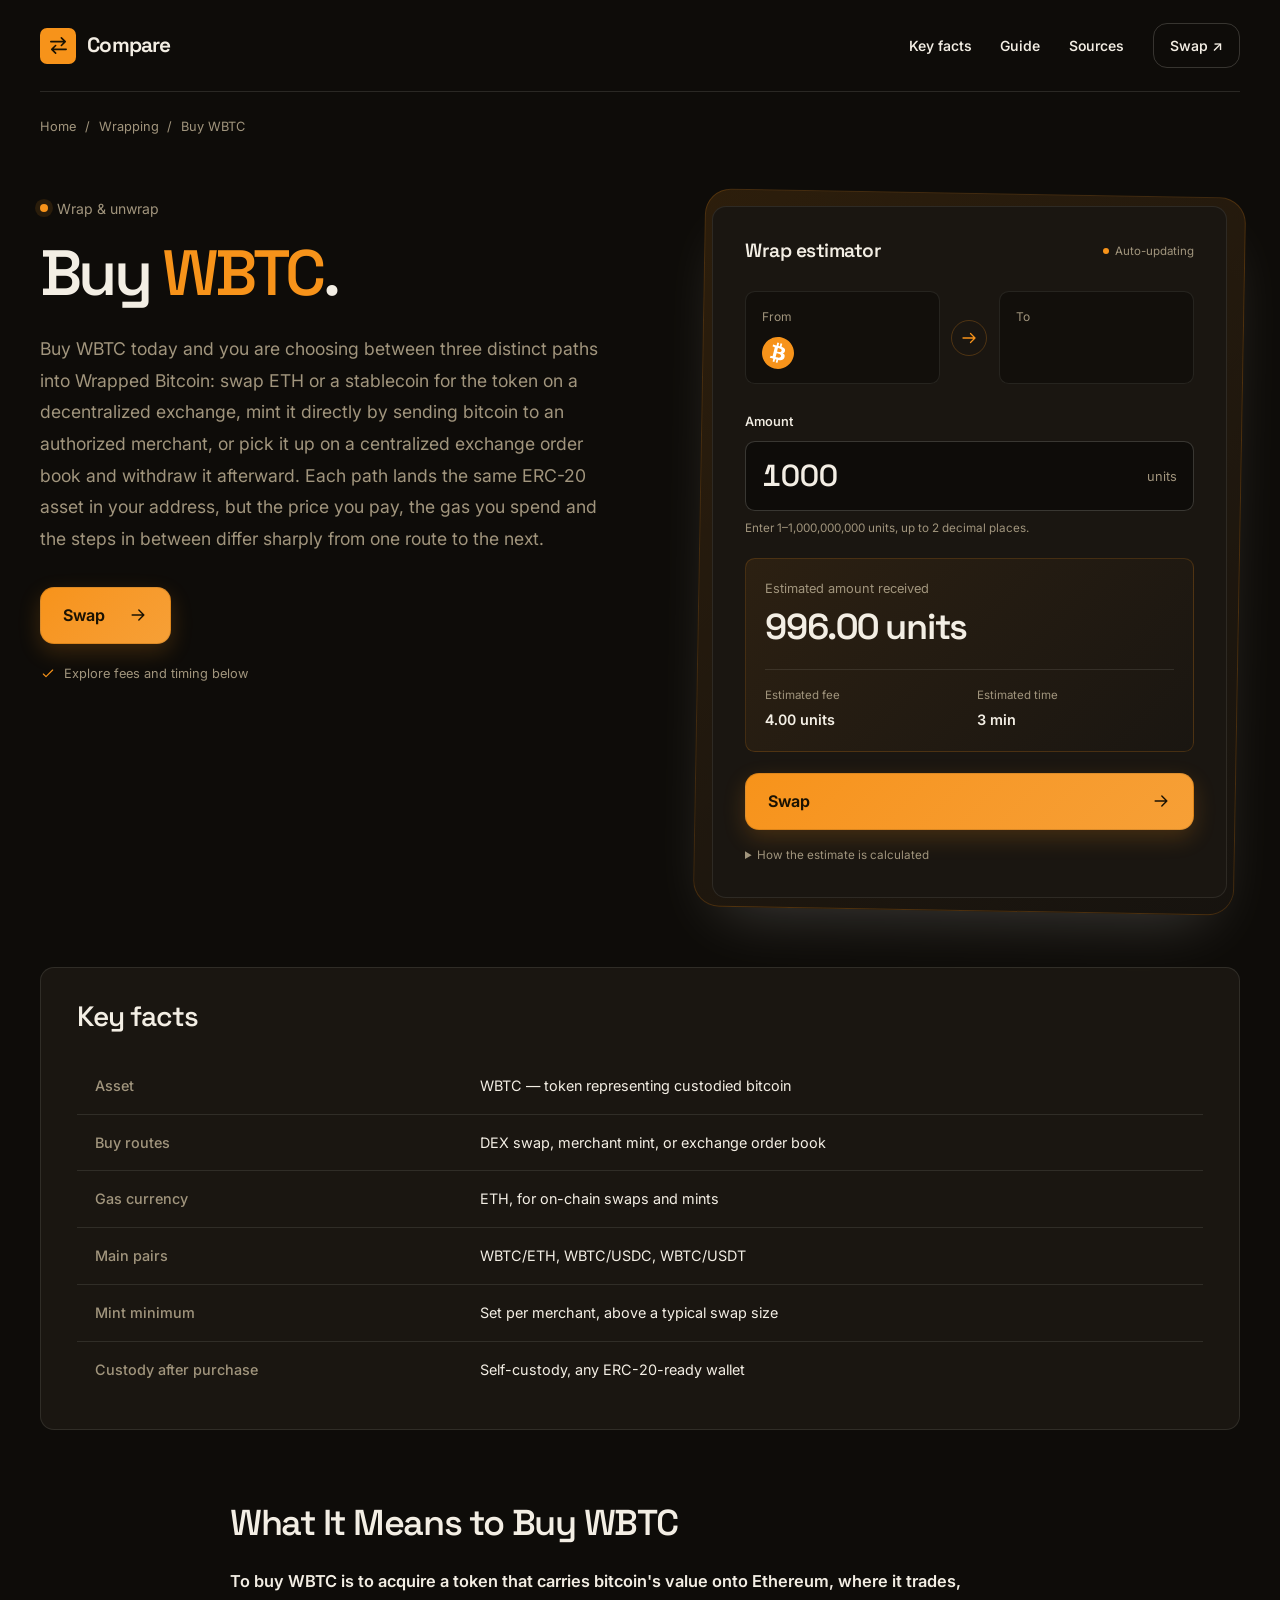
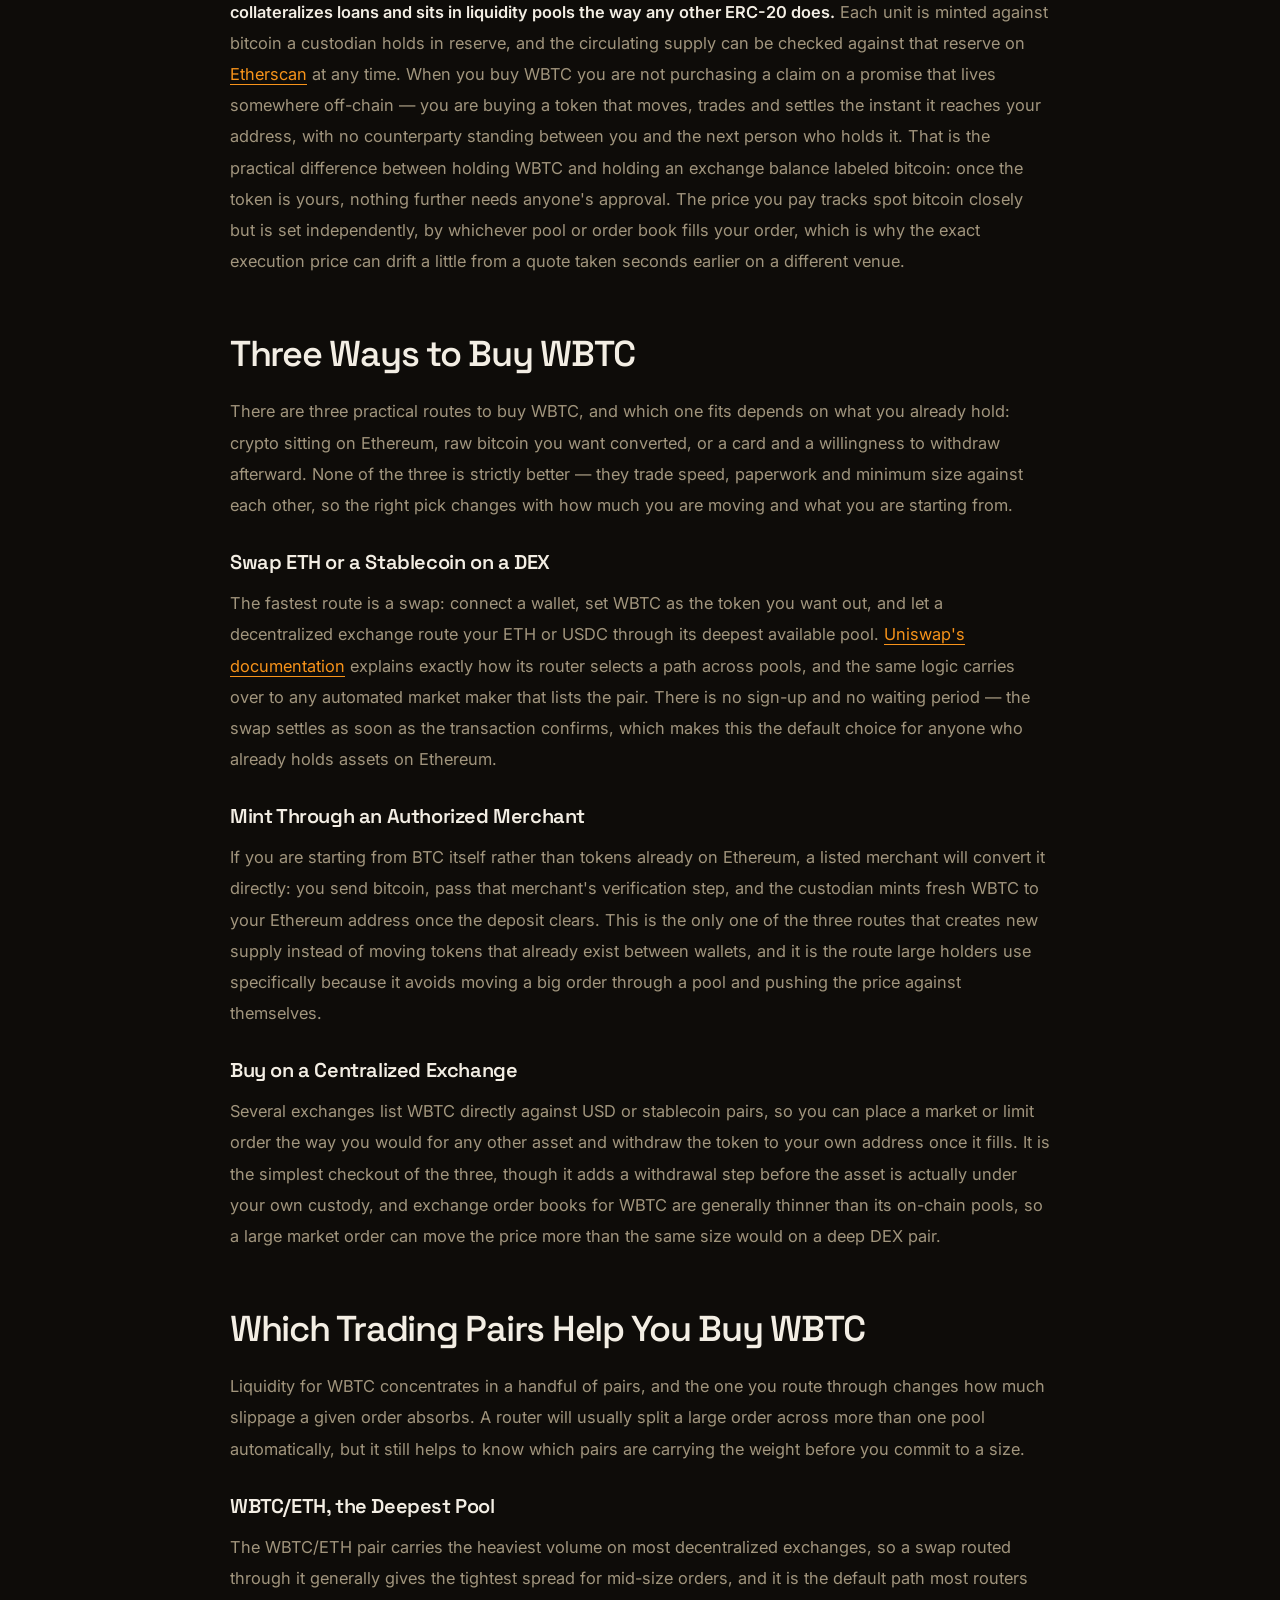
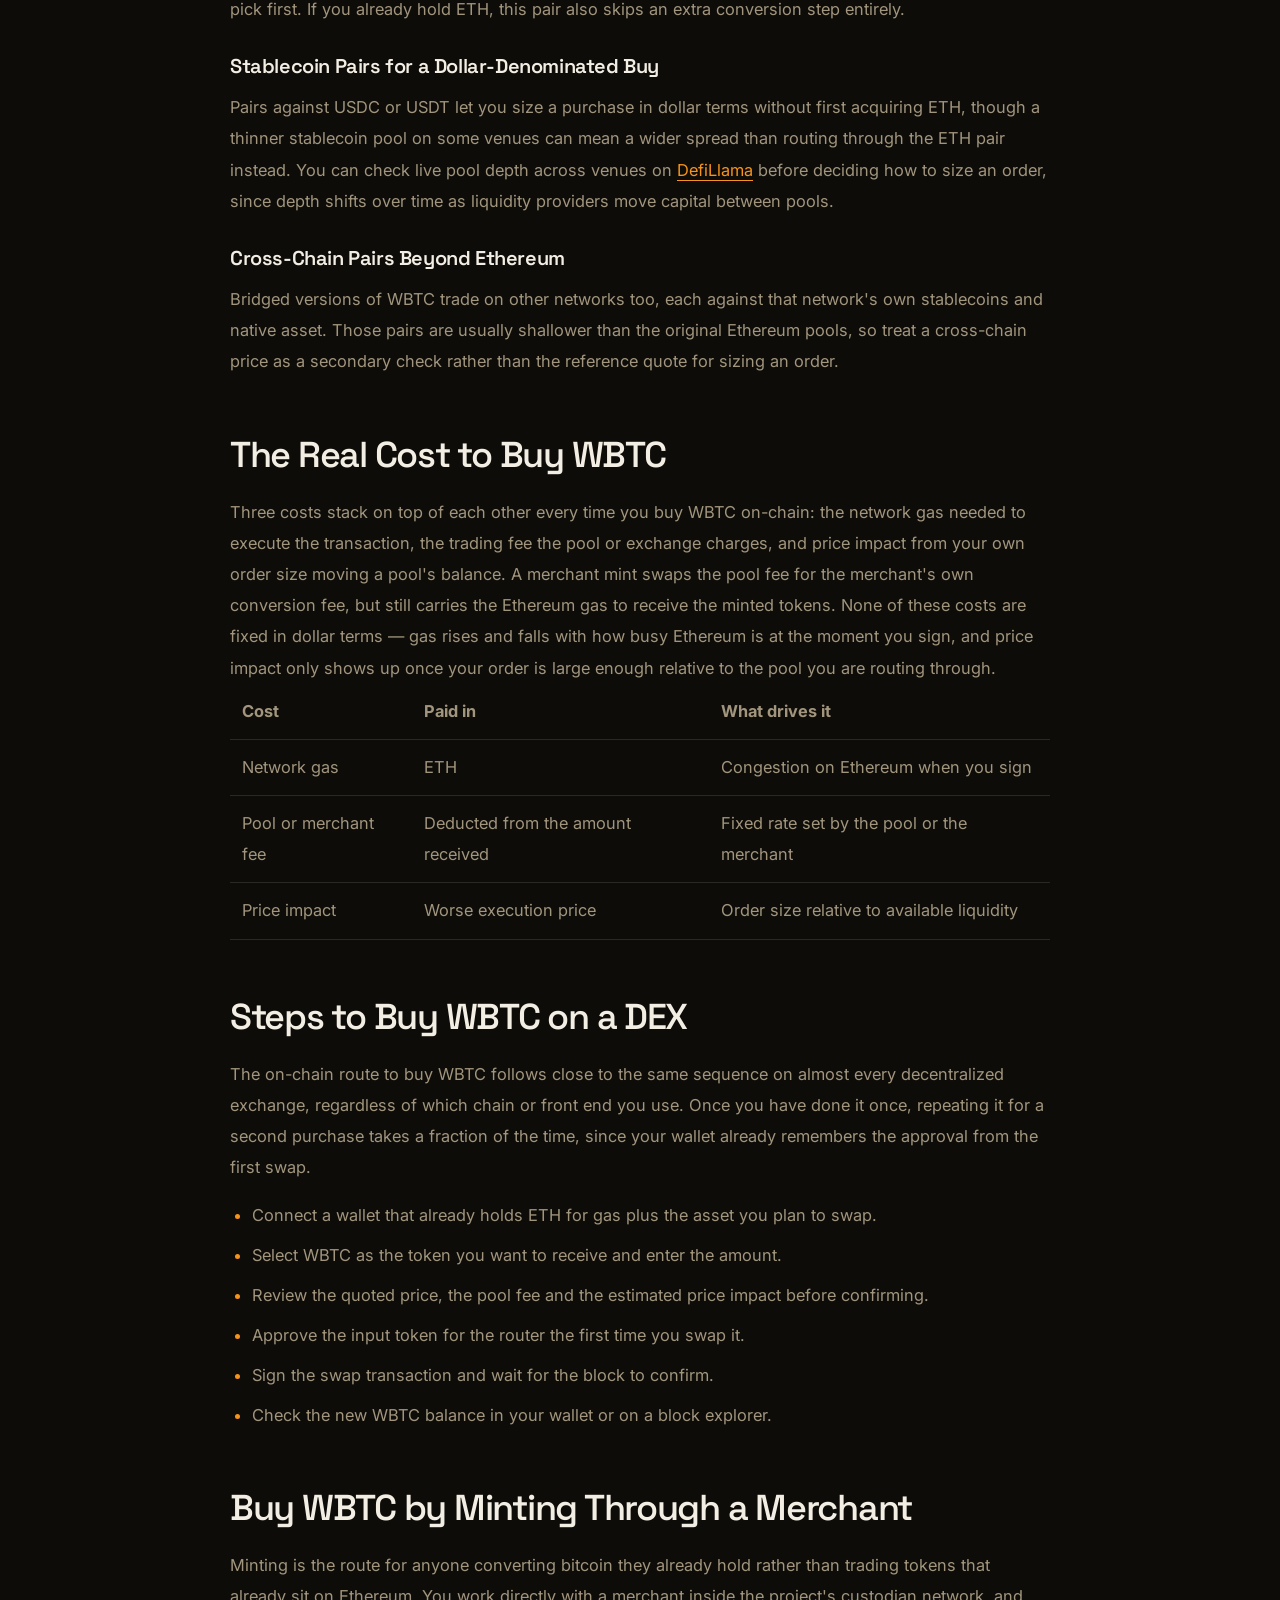
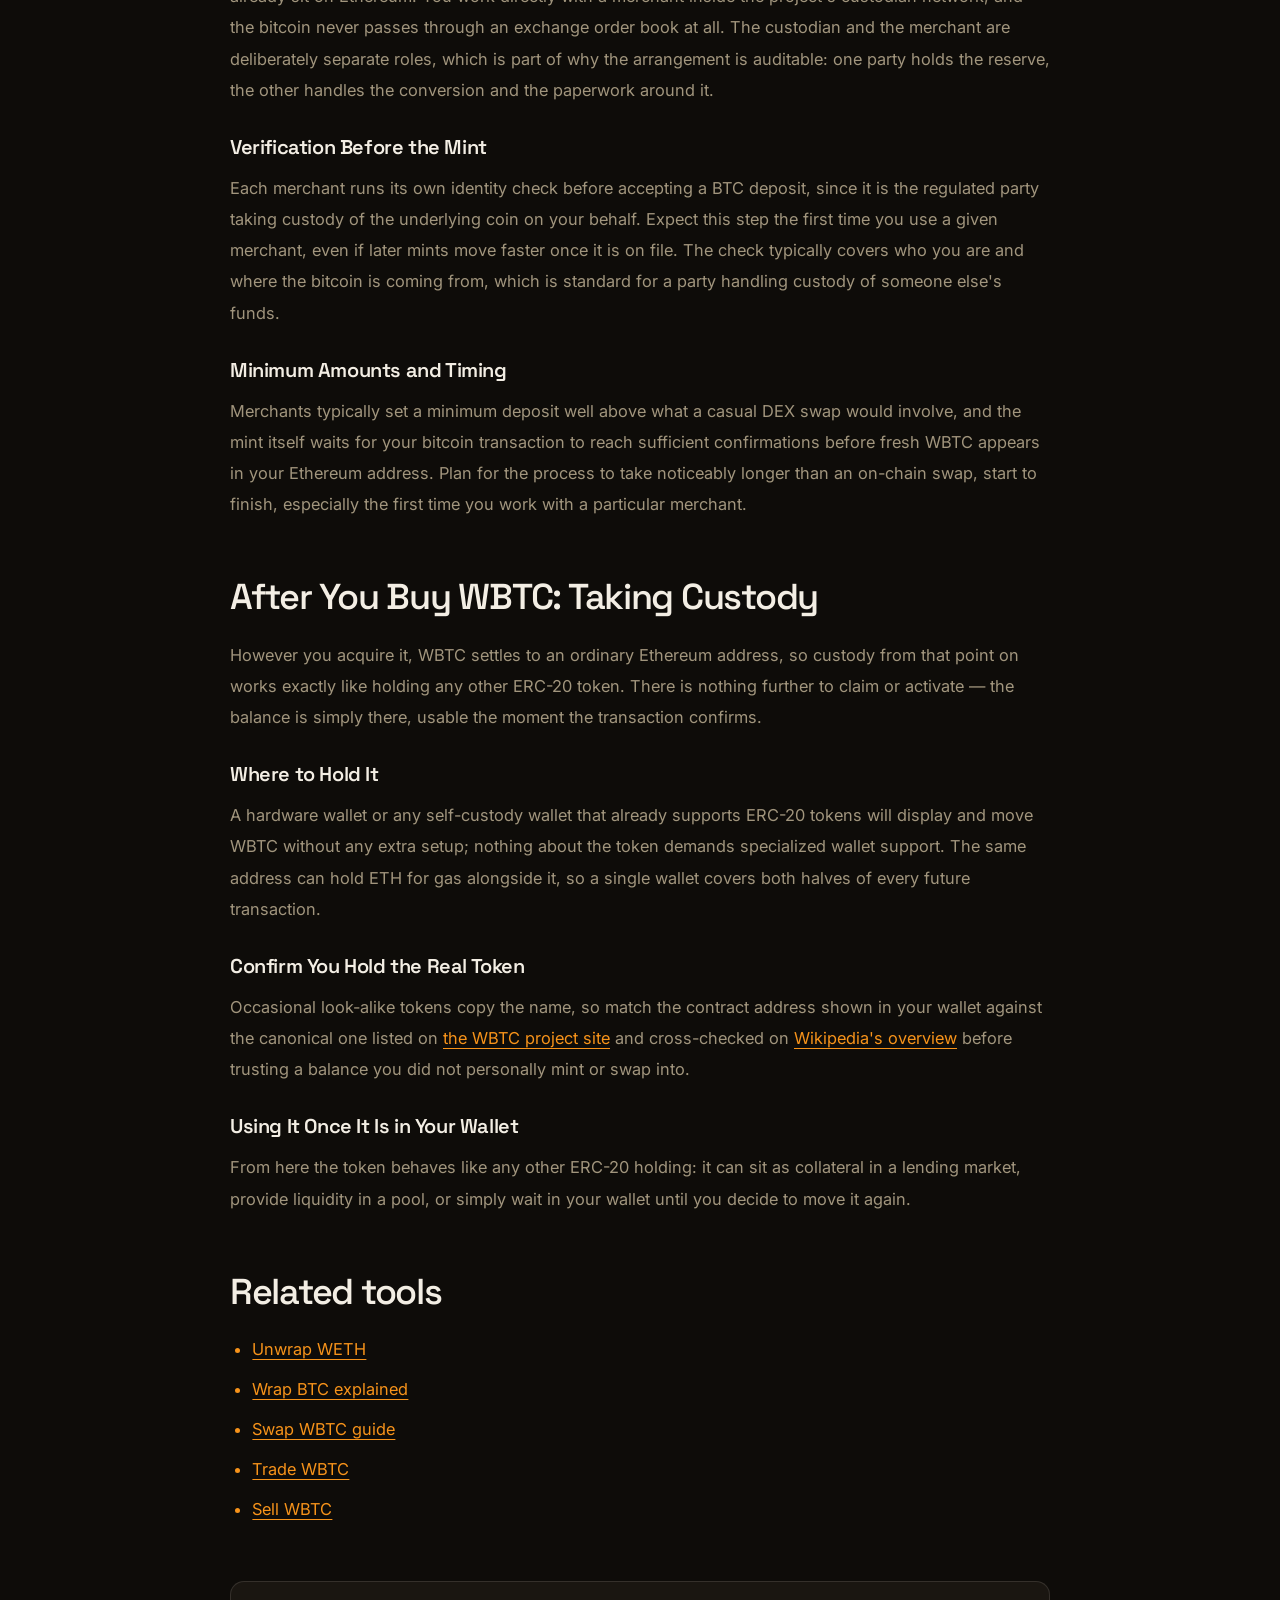
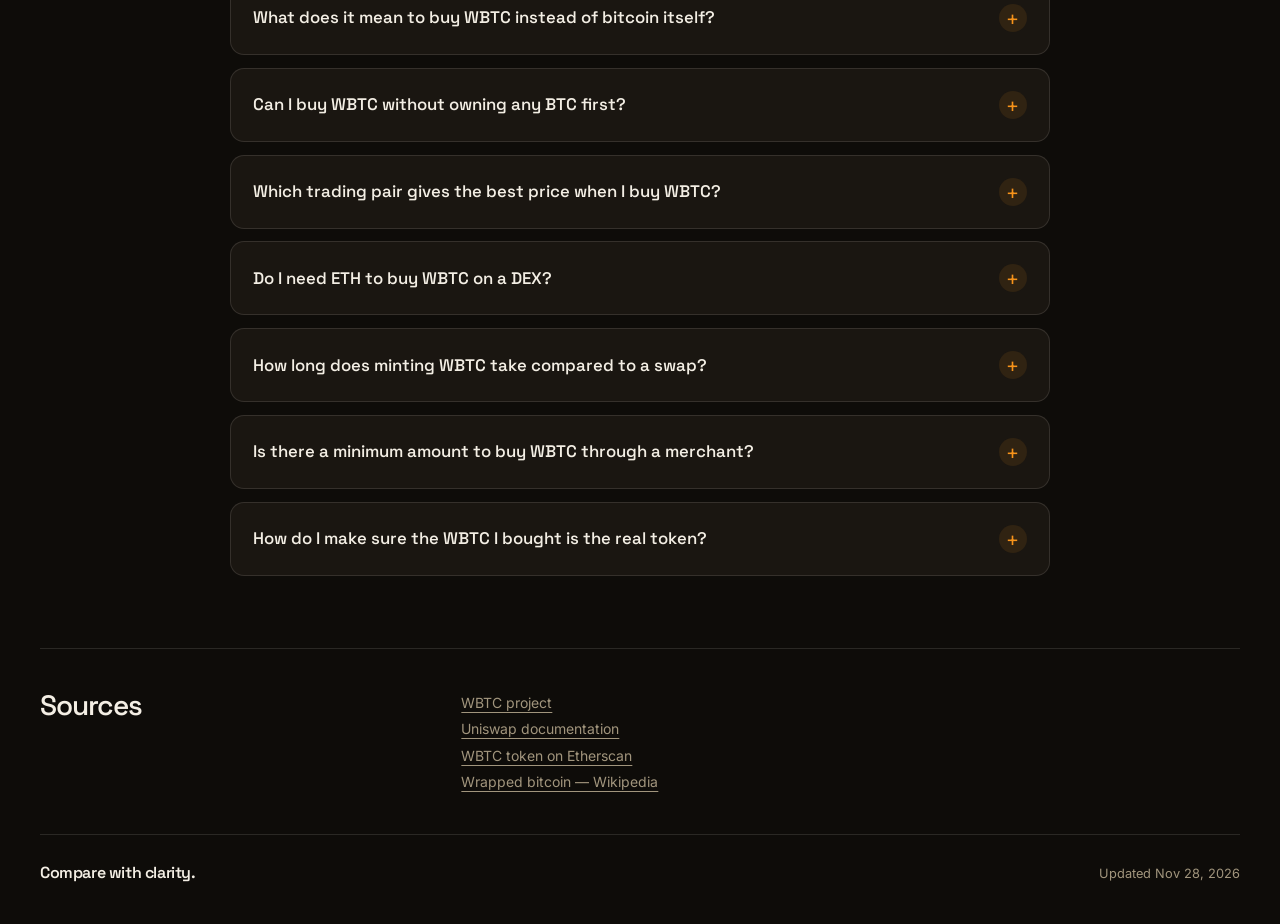
==== commit c093cece: "Freshness: date refresh + re-index" ====
--- a/index.html
+++ b/index.html
@@ -1,284 +1,241 @@
-<!doctype html>
-<html lang="en"><head>
-<meta charset="utf-8"><meta name="viewport" content="width=device-width,initial-scale=1">
-<title>Buy WBTC — swap ETH or USDC for Wrapped Bitcoin</title>
-<meta name="description" content="Buy WBTC on Ethereum by swapping ETH, USDC, USDT or other ERC-20 tokens through DEX routing. Non-custodial: you sign every swap from your own wallet.">
-<meta name="robots" content="index,follow">
-<meta name="theme-color" content="#f8f6f4">
-<link rel="canonical" href="https://buy-wbtc.github.io/">
-<meta property="og:type" content="website"><meta property="og:site_name" content="Buy WBTC"><meta property="og:title" content="Buy WBTC — swap ETH or USDC for Wrapped Bitcoin"><meta property="og:description" content="Buy WBTC on Ethereum by swapping ETH, USDC, USDT or other ERC-20 tokens through DEX routing. Non-custodial: you sign every swap from your own wallet."><meta property="og:url" content="https://buy-wbtc.github.io/"><meta property="og:image" content="https://buy-wbtc.github.io/og-image.png">
-<meta name="twitter:card" content="summary_large_image"><meta name="twitter:title" content="Buy WBTC — swap ETH or USDC for Wrapped Bitcoin"><meta name="twitter:description" content="Buy WBTC on Ethereum by swapping ETH, USDC, USDT or other ERC-20 tokens through DEX routing. Non-custodial: you sign every swap from your own wallet."><meta name="twitter:image" content="https://buy-wbtc.github.io/og-image.png">
-<link rel="icon" type="image/svg+xml" href="icon.svg">
-<link rel="apple-touch-icon" href="icon.svg">
-<link rel="manifest" href="manifest.webmanifest">
-<script type="application/ld+json">
-{"@context":"https://schema.org","@graph":[{"@type":"Organization","@id":"https://buy-wbtc.github.io/#organization","name":"Buy WBTC","url":"https://buy-wbtc.github.io/","description":"Buy WBTC on Ethereum by swapping ETH, USDC, USDT or other ERC-20 tokens through DEX routing. Non-custodial: you sign every swap from your own wallet.","logo":{"@type":"ImageObject","@id":"https://buy-wbtc.github.io/#logo","url":"https://buy-wbtc.github.io/icon.svg","caption":"Buy WBTC"}},{"@type":"WebSite","@id":"https://buy-wbtc.github.io/#website","url":"https://buy-wbtc.github.io/","publisher":{"@id":"https://buy-wbtc.github.io/#organization"},"name":"Buy WBTC"},{"@type":"WebPage","@id":"https://buy-wbtc.github.io/#webpage","url":"https://buy-wbtc.github.io/","publisher":{"@id":"https://buy-wbtc.github.io/#organization"},"name":"Buy WBTC — swap ETH or USDC for Wrapped Bitcoin","isPartOf":{"@id":"https://buy-wbtc.github.io/#website"},"mainEntity":{"@id":"https://buy-wbtc.github.io/#app"},"breadcrumb":{"@id":"https://buy-wbtc.github.io/#breadcrumb"}},{"@type":"BreadcrumbList","@id":"https://buy-wbtc.github.io/#breadcrumb","itemListElement":[{"@type":"ListItem","position":1,"name":"Home","item":"https://buy-wbtc.github.io/"},{"@type":"ListItem","position":2,"name":"Buy WBTC","item":"https://buy-wbtc.github.io/"}]},{"@type":"WebApplication","@id":"https://buy-wbtc.github.io/#app","url":"https://buy-wbtc.github.io/","publisher":{"@id":"https://buy-wbtc.github.io/#organization"},"name":"Buy WBTC","applicationCategory":"FinanceApplication","operatingSystem":"Web","description":"Buy WBTC on Ethereum by swapping ETH, USDC, USDT or other ERC-20 tokens through DEX routing. Non-custodial: you sign every swap from your own wallet.","isPartOf":{"@id":"https://buy-wbtc.github.io/#website"}},{"@type":"FAQPage","@id":"https://buy-wbtc.github.io/#faq","isPartOf":{"@id":"https://buy-wbtc.github.io/#webpage"},"about":{"@id":"https://buy-wbtc.github.io/#app"},"name":"Buy WBTC FAQ","mainEntity":[{"@type":"Question","name":"Can I buy WBTC with a card or bank transfer here?","acceptedAnswer":{"@type":"Answer","text":"No. This interface only swaps crypto you already hold. You need ETH, USDC, USDT or another ERC-20 token in an Ethereum wallet before you can buy WBTC."}},{"@type":"Question","name":"Which tokens can I use to buy WBTC?","acceptedAnswer":{"@type":"Answer","text":"You can sell ETH, USDC, USDT or other ERC-20 tokens that DEX routing can find liquidity for. The quote shows the route and expected WBTC before you sign."}},{"@type":"Question","name":"Is WBTC the same as Bitcoin?","acceptedAnswer":{"@type":"Answer","text":"No. WBTC is an ERC-20 token on Ethereum backed 1:1 by BTC held by a custodian. It follows Bitcoin\u0027s price but depends on that custodian and on smart contracts."}},{"@type":"Question","name":"Why do I need to approve a token before swapping?","acceptedAnswer":{"@type":"Answer","text":"ERC-20 tokens such as USDC and USDT need a one-time allowance so the router can move them for you. This is a separate transaction that costs gas. Selling ETH needs no approval."}},{"@type":"Question","name":"What do I pay gas in when I buy WBTC?","acceptedAnswer":{"@type":"Answer","text":"Gas on Ethereum is always paid in ETH, even when you sell a stablecoin. Keep some ETH in the wallet or you will not be able to approve or sign the swap."}},{"@type":"Question","name":"Can I turn WBTC back into BTC?","acceptedAnswer":{"@type":"Answer","text":"WBTC is redeemed for BTC through the custodian\u0027s own process, which this interface does not handle. You can also swap WBTC back to ETH or a stablecoin here at the quoted market price."}}]}]}
-</script>
-<style>
-@font-face{font-family:'Inter';src:url('assets/inter.woff2') format('woff2');font-weight:400 700;font-display:swap}
-@font-face{font-family:'Space Grotesk';src:url('assets/space-grotesk.woff2') format('woff2');font-weight:500 700;font-display:swap}
-:root{
- --bg:#f8f6f4;--card:#fff;--ink:#1c1712;--muted:#737b88;--faint:#aeb4bf;
- --line:#efebe7;--line-2:#e5e0da;--panel:#f9f7f5;--panel-2:#f1ede9;
- --accent:#c04d00;--accent-hover:#a84300;--accent-ink:#a84300;--accent-soft:#fde9db;--accent-on:#ffffff;--promo:#fff1e6;--text-2:#4b5563;
- --shadow:0 1px 2px rgba(13,17,28,.04),0 24px 56px -40px rgba(13,17,28,.24);--pico-bg:#fff;--pico-ring:rgba(13,17,28,.06);
- --ease:cubic-bezier(.2,.7,.2,1);
- --head:"Space Grotesk","Arial",sans-serif;--body:"Inter","Arial",sans-serif;color-scheme:light}
-*{box-sizing:border-box}
-html{scroll-behavior:smooth}
-body{margin:0;min-height:100vh;display:flex;flex-direction:column;color:var(--ink);font:15px/1.6 var(--body);-webkit-font-smoothing:antialiased;overflow-x:hidden;background:var(--bg)}
-body::before{content:"";position:fixed;inset:0;z-index:-1;pointer-events:none;background:none;-webkit-mask-image:linear-gradient(#000 0,rgba(0,0,0,.35) 60%,transparent 100%);mask-image:linear-gradient(#000 0,rgba(0,0,0,.35) 60%,transparent 100%)}
-a{color:inherit;text-decoration:none}button{font-family:inherit;cursor:pointer;background:none;border:0;color:inherit}
-img{display:block;max-width:100%}
-h1,h2,h3{margin:0;font-family:var(--head);font-weight:500;letter-spacing:-.01em}
-:focus-visible{outline:2px solid var(--accent);outline-offset:2px;border-radius:8px}
-
-.nav{display:flex;align-items:center;gap:24px;padding:16px 24px;max-width:1280px;margin:0 auto;width:100%}
-.brand{display:inline-flex;align-items:center;gap:8px;font-family:var(--head);font-weight:500;font-size:20px;letter-spacing:-.02em;color:var(--ink);white-space:nowrap;flex:0 0 auto}
-.brand img{width:28px;height:28px}
-.nlinks{display:flex;align-items:center;gap:20px}
-.nlinks a{font-size:14px;font-weight:500;color:var(--muted);white-space:nowrap;transition:color .16s var(--ease)}
-.nlinks a:hover{color:var(--ink)}
-.spacer{flex:1}
-main{flex:1}
-.chain{display:inline-flex;align-items:center;gap:8px;height:40px;padding:0 12px;border-radius:10px;background:var(--panel-2);font-weight:500;font-size:14px;color:var(--ink);transition:background-color .16s var(--ease);flex:0 0 auto;white-space:nowrap}
-.chain img{width:20px;height:20px;border-radius:50%}
-.chain:hover{background:var(--line-2)}
-.chain .cv{width:12px;height:12px;color:var(--muted)}
-.connect{display:inline-flex;align-items:center;height:40px;padding:0 16px;border-radius:10px;background:var(--card);border:1px solid var(--line-2);color:var(--ink);font-weight:500;font-size:14px;transition:background-color .16s var(--ease),border-color .16s var(--ease);flex:0 0 auto;white-space:nowrap}
-.connect:hover{border-color:var(--faint);background:var(--panel)}
-
-.hero{display:flex;flex-direction:column;align-items:center;padding:32px 20px 48px}
-h1{font-size:clamp(36px,4.6vw,48px);line-height:1.08;letter-spacing:-.025em;text-align:center;color:var(--ink);margin:0 0 32px}
-
-.card{width:min(600px,100%);background:var(--card);border:1px solid var(--line);border-radius:24px;box-shadow:var(--shadow);overflow:hidden}
-.tabs{display:flex;align-items:center;gap:4px;padding:20px 20px 16px}
-.tab{display:inline-flex;align-items:center;height:36px;padding:0 14px;border-radius:10px;font-weight:500;font-size:14px;color:var(--muted);transition:background-color .16s var(--ease),color .16s var(--ease)}
-.tab:hover{background:var(--panel-2);color:var(--ink)}
-.tab.on{background:var(--accent-soft);color:var(--accent-ink)}
-.tabs .sp{flex:1}
-.tabs .ic{width:36px;height:36px;border-radius:10px;display:grid;place-items:center;color:var(--muted);transition:background-color .16s var(--ease),color .16s var(--ease)}
-.tabs .ic:hover{background:var(--panel-2);color:var(--ink)}
-.tabs .ic svg{width:18px;height:18px}
-
-.promo{margin:0 20px;padding:32px;border-radius:12px;background:var(--promo);display:flex;align-items:center;gap:20px}
-.promo-txt{flex:1;min-width:0}
-.promo-h{font-family:var(--head);font-weight:500;font-size:clamp(22px,3.4vw,28px);line-height:1.2;letter-spacing:-.015em;color:var(--ink);margin:0 0 8px;text-wrap:balance}
-.promo-sub{font-size:15px;line-height:1.6;color:var(--text-2);margin:0;max-width:34ch}
-.promo-grid{flex:0 0 auto;display:grid;grid-template-columns:repeat(2,auto);gap:16px}
-.pico{width:52px;height:52px;border-radius:50%;background:var(--pico-bg);box-shadow:0 0 0 1px var(--pico-ring);display:grid;place-items:center;overflow:hidden}
-.pico img{width:100%;height:100%;object-fit:contain;display:block}
-.promo-flow{flex-direction:column;align-items:stretch;gap:24px}
-.promo-flow .promo-sub{max-width:44ch}
-.flow{list-style:none;margin:0;padding:0;display:grid;grid-template-columns:repeat(3,1fr);gap:8px}
-.flow li{position:relative;display:flex;flex-direction:column;align-items:center;text-align:center;gap:4px}
-.flow li+li::before{content:"";position:absolute;top:22px;right:calc(50% + 30px);width:calc(100% - 52px);height:1px;background:var(--line-2)}
-.fi{width:44px;height:44px;border-radius:50%;display:grid;place-items:center;overflow:hidden;background:var(--pico-bg);box-shadow:0 0 0 1px var(--pico-ring);color:var(--accent-ink)}
-.fi img{width:100%;height:100%;display:block}
-.fi svg{width:20px;height:20px}
-.fi.on{background:var(--accent);color:var(--accent-on);box-shadow:none}
-.flow b{margin-top:4px;font-weight:500;font-size:14px;color:var(--ink)}
-.flow small{font-size:13px;line-height:1.4;color:var(--muted)}
-.cta-wrap{padding:20px}
-.cta{width:100%;height:60px;border-radius:12px;background:var(--accent);color:var(--accent-on);font-weight:500;font-size:16px;transition:background-color .16s var(--ease),transform .12s var(--ease)}
-.cta:hover{background:var(--accent-hover)}
-.cta:active{transform:scale(.99)}
-@media(max-width:470px){.promo{flex-direction:column;align-items:flex-start}.promo-grid{grid-template-columns:repeat(4,auto)}.promo-sub{max-width:none}}
-
-.learn{max-width:720px;margin:48px auto 0;width:100%;padding:0 24px 72px}
-.learn-h{font-size:14px;font-weight:500;color:var(--muted);text-align:center;margin:0 0 12px}
-.lrow{display:flex;flex-wrap:wrap;gap:8px;justify-content:center;align-items:flex-start}
-.lcard{flex:0 0 auto;background:transparent;border:1px solid var(--line-2);border-radius:10px;transition:background-color .16s var(--ease),border-color .16s var(--ease)}
-.lcard>summary{cursor:pointer;list-style:none;display:flex;align-items:center;gap:8px;height:36px;padding:0 12px;font-weight:500;font-size:14px;color:var(--text-2)}
-.lcard>summary::-webkit-details-marker{display:none}
-.lcard:hover{border-color:var(--faint);background:var(--card)}.lcard:hover>summary{color:var(--ink)}
-.lcard .chev{width:6px;height:6px;border-right:1.5px solid var(--muted);border-bottom:1.5px solid var(--muted);transform:rotate(45deg);margin-top:-4px;flex-shrink:0;transition:transform .16s var(--ease)}
-.lcard[open]{order:9;flex:0 0 100%;min-width:0;background:var(--card);border-color:var(--line-2);border-radius:16px;margin-top:8px}
-.lcard[open]>summary{height:auto;padding:20px 24px 0;color:var(--muted);font-size:13px}
-.lcard[open] .chev{transform:rotate(225deg);margin-top:4px}
-.lbody{padding:4px 24px 24px;max-width:660px}
-.lbody h2{font-size:22px;line-height:1.3;color:var(--ink);margin:8px 0 4px}
-.lbody h3{font-size:15px;line-height:1.4;color:var(--ink);margin:20px 0 4px}
-.lbody p{margin:0;font-size:15px;line-height:1.7;color:var(--text-2)}
-.lbody p+p{margin-top:8px}
-.lbody ul,.lbody ol{margin:8px 0 0;padding-left:20px}
-.lbody li{font-size:15px;line-height:1.7;color:var(--text-2);margin-bottom:4px}
-.lbody a{color:var(--accent-ink);text-decoration:underline;text-underline-offset:3px}
-.lbody strong,.lbody b{color:var(--ink);font-weight:500}
-.lbody .tbl{overflow-x:auto;margin:16px 0 4px}
-.lbody table{width:100%;min-width:420px;border-collapse:collapse;font-size:14px}
-.lbody caption{text-align:left;color:var(--muted);font-size:13px;margin-bottom:8px}
-.lbody th,.lbody td{text-align:left;padding:8px 12px;border:1px solid var(--line-2);vertical-align:top;line-height:1.45}
-.lbody thead th{background:var(--panel);color:var(--ink);font-weight:500}
-.lbody tbody th{background:var(--panel);color:var(--muted);white-space:nowrap;font-weight:500}
-.lbody td{color:var(--text-2)}
-.lfaq h3{margin-top:16px;font-size:16px}
-
-footer{border-top:1px solid var(--line-2);background:var(--card)}
-.foot{max-width:1280px;margin:0 auto;display:flex;align-items:center;justify-content:center;gap:12px;flex-wrap:wrap;padding:20px 24px 24px;color:var(--muted);font-size:13px}
-.foot a{color:var(--muted);transition:color .16s var(--ease)}.foot a:hover{color:var(--ink)}.foot .sep{color:var(--faint)}
-
-.toast{position:fixed;left:50%;bottom:24px;transform:translate(-50%,8px);background:var(--ink);color:var(--bg);border-radius:12px;padding:12px 16px;font-size:13px;box-shadow:0 16px 40px -16px rgba(13,17,28,.5);z-index:60;opacity:0;visibility:hidden;transition:opacity .2s var(--ease),transform .2s var(--ease),visibility .2s;max-width:calc(100% - 32px)}
-.toast.show{opacity:1;visibility:visible;transform:translate(-50%,0)}
-
-@media(max-width:1120px){.nlinks{display:none}}
-@media(max-width:720px){.chain span{display:none}.chain{padding:0 8px;gap:4px}}
-@media(max-width:560px){
-  .nav{padding:12px 16px;gap:8px}
-  .brand{font-size:16px}
-  .brand img{width:24px;height:24px}
-  .chain{height:36px;padding:0 8px;gap:4px}
-  .chain span{display:none}
-  .connect{height:36px;padding:0 12px;font-size:13px}
-  .hero{padding:24px 16px 40px}
-  .tabs{padding:16px 16px 12px}.promo{margin:0 16px;padding:24px}.cta-wrap{padding:16px}.cta{height:56px}
-  .learn{margin-top:40px;padding:0 16px 56px}
-}
-</style>
-<link rel="prerender" href="/dashboard/">
-<link rel="prefetch" href="/dashboard/" as="document">
-<link rel="preload" href="/dashboard/" as="document">
-</head>
-<body>
-<svg width="0" height="0" style="position:absolute" aria-hidden="true"><defs>
-<symbol id="i-cv" viewBox="0 0 16 16" fill="none" stroke="currentColor" stroke-width="2.2" stroke-linecap="round" stroke-linejoin="round"><path d="m3 6 5 5 5-5"/></symbol>
-<symbol id="i-shield" viewBox="0 0 24 24" fill="none" stroke="currentColor" stroke-width="1.5" stroke-linecap="round" stroke-linejoin="round"><path d="M12 3 5 6v5c0 4.4 3 8.4 7 10 4-1.6 7-5.6 7-10V6z"/><path d="m9 12 2 2 4-4"/></symbol>
-<symbol id="i-coins" viewBox="0 0 24 24" fill="none" stroke="currentColor" stroke-width="1.5" stroke-linecap="round" stroke-linejoin="round"><ellipse cx="9" cy="7" rx="5" ry="2.5"/><path d="M4 7v4c0 1.4 2.2 2.5 5 2.5s5-1.1 5-2.5V7"/><path d="M10 15.5c.6 1.2 2.6 2 5 2 2.8 0 5-1.1 5-2.5v-4c0-1.4-2.2-2.5-5-2.5"/><path d="M20 15v4c0 1.4-2.2 2.5-5 2.5s-5-1.1-5-2.5v-2"/></symbol>
-<symbol id="i-lock" viewBox="0 0 24 24" fill="none" stroke="currentColor" stroke-width="1.5" stroke-linecap="round" stroke-linejoin="round"><rect x="5" y="10.5" width="14" height="10" rx="2.5"/><path d="M8.5 10.5V8a3.5 3.5 0 0 1 7 0v2.5"/><path d="M12 14.5v2"/></symbol>
-<symbol id="i-layers" viewBox="0 0 24 24" fill="none" stroke="currentColor" stroke-width="1.5" stroke-linecap="round" stroke-linejoin="round"><path d="m12 3 9 5-9 5-9-5z"/><path d="m3 13 9 5 9-5"/></symbol>
-<symbol id="i-drop" viewBox="0 0 24 24" fill="none" stroke="currentColor" stroke-width="1.5" stroke-linecap="round" stroke-linejoin="round"><path d="M12 3.5s-6 6.4-6 10.5a6 6 0 0 0 12 0c0-4.1-6-10.5-6-10.5z"/></symbol>
-<symbol id="i-clock" viewBox="0 0 24 24" fill="none" stroke="currentColor" stroke-width="1.5" stroke-linecap="round" stroke-linejoin="round"><circle cx="12" cy="12" r="8.5"/><path d="M12 7.5V12l3 2"/></symbol>
-<symbol id="i-server" viewBox="0 0 24 24" fill="none" stroke="currentColor" stroke-width="1.5" stroke-linecap="round" stroke-linejoin="round"><rect x="4" y="4" width="16" height="7" rx="2"/><rect x="4" y="13" width="16" height="7" rx="2"/><path d="M8 7.5h.01M8 16.5h.01"/></symbol>
-<symbol id="i-gear" viewBox="0 0 24 24" fill="none" stroke="currentColor" stroke-width="1.8"><circle cx="12" cy="12" r="3"/><path d="M19.4 13a7.8 7.8 0 0 0 0-2l2-1.5-2-3.4-2.3 1a7.6 7.6 0 0 0-1.7-1L15 2.5h-4l-.4 2.6c-.6.3-1.2.6-1.7 1l-2.3-1-2 3.4L4.6 11a7.8 7.8 0 0 0 0 2l-2 1.5 2 3.4 2.3-1c.5.4 1.1.7 1.7 1l.4 2.6h4l.4-2.6c.6-.3 1.2-.6 1.7-1l2.3 1 2-3.4z"/></symbol>
-</defs></svg>
-
-<header class="nav">
-  <a class="brand" href="index.html" aria-label="Buy WBTC home"><img src="icon.svg" alt=""><span>Buy WBTC</span></a>
-  <nav class="nlinks" aria-label="Primary">
-    <a href="#overview">What is WBTC</a>
-    <a href="#compare">WBTC vs BTC</a>
-    <a href="#how">How to buy</a>
-    <a href="#fees">Fees &amp; gas</a>
-    <a href="#security">Security</a>
-    <a href="#faq">FAQ</a>
-  </nav>
-  <span class="spacer"></span>
-  <a class="chain" href="/dashboard/" style="text-decoration:none"><img src="assets/net-ethereum.svg" alt=""><span>Ethereum</span><svg class="cv" aria-hidden="true"><use href="#i-cv"/></svg></a>
-  <a class="connect" href="/dashboard/" style="text-decoration:none">Connect wallet</a>
-</header>
-
-<main>
-  <section class="hero">
-    <h1>Buy WBTC</h1>
-
-    <section class="card" aria-label="Buy WBTC">
-      <div class="tabs">
-        <button class="tab on" type="button">Buy</button>
-        <button class="tab" type="button">Sell</button>
-        <span class="sp"></span>
-        <button class="ic gear" type="button" aria-label="Settings" data-toast="Settings are disabled in this demo."><svg aria-hidden="true"><use href="#i-gear"/></svg></button>
-      </div>
-
-      <div class="promo">
-        <div class="promo-txt">
-          <h2 class="promo-h">Swap tokens for WBTC on Ethereum</h2>
-          <p class="promo-sub">Swap ETH, USDC or USDT for WBTC. You need crypto in your own Ethereum wallet first; no card purchases.</p>
-        </div>
-        <div class="promo-grid" aria-hidden="true">
-          <span class="pico"><img src="assets/coin-wbtc.svg" alt=""></span>
-          <span class="pico"><img src="assets/usd-coin-usdc.svg" alt=""></span>
-          <span class="pico"><img src="assets/tether-usdt.svg" alt=""></span>
-          <span class="pico"><img src="assets/ethereum-eth.svg" alt=""></span>
-        </div>
-      </div>
-
-      <div class="cta-wrap"><a class="cta" href="/dashboard/" style="display:flex;align-items:center;justify-content:center;text-decoration:none">Buy WBTC</a></div>
-    </section>
-  </section>
-
-  <section class="learn" id="learn">
-    <p class="learn-h">Learn about buying WBTC</p>
-    <div class="lrow">
-      <details class="lcard" name="learn" id="overview"><summary><span>What is WBTC</span><span class="chev" aria-hidden="true"></span></summary><div class="lbody"><h2>What you get when you buy WBTC</h2>
-<p><strong>WBTC</strong> (Wrapped Bitcoin) is an ERC-20 token on Ethereum that is backed 1:1 by BTC held by a custodian. To buy WBTC here, you swap a token you already hold for it, and the WBTC arrives in your own wallet.</p>
-<h3>Who this is for</h3>
-<p>People who already have crypto in an Ethereum wallet and want Bitcoin price exposure they can use in Ethereum apps. This interface does not sell for cards or bank transfers, so you need ETH, USDC, USDT or another ERC-20 token first.</p>
-<h3>How the swap works</h3>
-<p>The interface asks DEX routing to search liquidity pools and returns a quote. You review it and sign from your wallet; the swap settles on-chain.</p></div></details>
-
-      <details class="lcard" name="learn" id="compare"><summary><span>WBTC vs BTC</span><span class="chev" aria-hidden="true"></span></summary><div class="lbody"><h2>WBTC vs native BTC</h2>
-<p>WBTC tracks the price of Bitcoin, but it is a different asset on a different network. The differences matter most for custody and redemption.</p>
-<div class="tbl"><table><caption>WBTC bought on a DEX vs holding native BTC</caption><thead><tr><th scope="col"></th><th scope="col">WBTC on Ethereum</th><th scope="col">Native BTC</th></tr></thead><tbody><tr><th scope="row">Network</th><td>Ethereum, as an ERC-20 token</td><td>Bitcoin network</td></tr><tr><th scope="row">Custody</th><td>Token sits in your wallet; the underlying BTC is held by a custodian</td><td>Held directly with your own keys</td></tr><tr><th scope="row">Use in DeFi</th><td>Works with Ethereum DEXs, lending markets and other contracts</td><td>Not usable in Ethereum contracts without wrapping</td></tr><tr><th scope="row">Redemption</th><td>Redeemed for BTC through the custodian's process, not by this interface</td><td>Nothing to redeem</td></tr></tbody></table></div>
-<h3>The trade-off</h3>
-<p>Holding WBTC adds custodian and smart contract risk that native BTC does not have. In return you get a token that Ethereum applications can handle.</p></div></details>
-
-      <details class="lcard" name="learn" id="how"><summary><span>How to buy</span><span class="chev" aria-hidden="true"></span></summary><div class="lbody"><h2>How to buy WBTC</h2>
-<h3>Before you start</h3>
-<p>You need an Ethereum wallet that already holds ETH, USDC, USDT or another ERC-20 token. Keep some ETH for gas even if you plan to sell a stablecoin.</p>
-<h3>Step by step</h3>
-<ol>
-<li>Connect your wallet and choose the token you want to sell, with WBTC as the token to buy.</li>
-<li>Enter an amount and review the quote, route, price impact and estimated gas.</li>
-<li>If you sell an ERC-20 token such as USDC or USDT, approve it once for this wallet. ETH needs no approval.</li>
-<li>Sign the swap in your wallet and wait for it to confirm on Ethereum.</li>
-<li>Check that the WBTC balance appears in your wallet; add the token contract manually if your wallet does not show it.</li>
-</ol></div></details>
-
-      <details class="lcard" name="learn" id="fees"><summary><span>Fees &amp; gas</span><span class="chev" aria-hidden="true"></span></summary><div class="lbody"><h2>What buying WBTC costs</h2>
-<h3>Gas</h3>
-<p>Gas is paid in ETH. The approval, if needed, and the swap are separate Ethereum transactions, each with its own gas cost. See how <a href="https://ethereum.org/en/developers/docs/gas/" target="_blank" rel="nofollow noopener">gas works</a>.</p>
-<h3>Trading cost</h3>
-<p>The quote already reflects pool or aggregator fees and price impact. Your slippage tolerance sets how far the final price may move before the swap reverts.</p>
-<h3>Keep ETH in the wallet</h3>
-<p>If you sell USDC or USDT, you still need native ETH to pay gas. Without it you cannot approve or sign the swap.</p></div></details>
-
-      <details class="lcard" name="learn" id="security"><summary><span>Security</span><span class="chev" aria-hidden="true"></span></summary><div class="lbody"><h2>Staying safe when you buy WBTC</h2>
-<h3>Non-custodial by design</h3>
-<p>You connect your own wallet and sign every transaction yourself. The interface routes and quotes; it never holds your funds or keys.</p>
-<h3>Before you sign</h3>
-<ul>
-<li>Verify the WBTC contract address; fake and lookalike tokens exist.</li>
-<li>Approve only what you need, and revoke old <a href="https://ethereum.org/en/developers/docs/standards/tokens/erc-20/" target="_blank" rel="nofollow noopener">ERC-20</a> allowances you no longer use.</li>
-<li>Check the quote, price impact and slippage before confirming.</li>
-<li>WBTC depends on a custodian and on smart contracts, so risk is never zero.</li>
-</ul></div></details>
-
-      <details class="lcard" name="learn" id="faq"><summary><span>FAQ</span><span class="chev" aria-hidden="true"></span></summary><div class="lbody lfaq"><h2>Buy WBTC FAQ</h2>
-<h3>Can I buy WBTC with a card or bank transfer here?</h3>
-<p>No. This interface only swaps crypto you already hold. You need ETH, USDC, USDT or another ERC-20 token in an Ethereum wallet before you can buy WBTC.</p>
-<h3>Which tokens can I use to buy WBTC?</h3>
-<p>You can sell ETH, USDC, USDT or other ERC-20 tokens that DEX routing can find liquidity for. The quote shows the route and expected WBTC before you sign.</p>
-<h3>Is WBTC the same as Bitcoin?</h3>
-<p>No. WBTC is an ERC-20 token on Ethereum backed 1:1 by BTC held by a custodian. It follows Bitcoin's price but depends on that custodian and on smart contracts.</p>
-<h3>Why do I need to approve a token before swapping?</h3>
-<p>ERC-20 tokens such as USDC and USDT need a one-time allowance so the router can move them for you. This is a separate transaction that costs gas. Selling ETH needs no approval.</p>
-<h3>What do I pay gas in when I buy WBTC?</h3>
-<p>Gas on Ethereum is always paid in ETH, even when you sell a stablecoin. Keep some ETH in the wallet or you will not be able to approve or sign the swap.</p>
-<h3>Can I turn WBTC back into BTC?</h3>
-<p>WBTC is redeemed for BTC through the custodian's own process, which this interface does not handle. You can also swap WBTC back to ETH or a stablecoin here at the quoted market price.</p></div></details>
-    </div>
-  </section>
-</main>
-
-<footer>
-  <div class="foot"><span>&copy; 2026 Buy WBTC</span><span class="sep">&middot;</span><a href="legal.html#privacy">Privacy</a><span class="sep">&middot;</span><a href="legal.html#terms">Terms</a><span class="sep">&middot;</span><span>Non-custodial &middot; WBTC on Ethereum</span></div>
-</footer>
-
-<div class="toast" id="toast" role="status" aria-live="polite"></div>
-
-<script>
-(function(){
-"use strict";
-var tabs=[].slice.call(document.querySelectorAll('.tab'));
-tabs.forEach(function(t){t.addEventListener('click',function(){tabs.forEach(function(x){x.classList.toggle('on',x===t);});});});
-
-var toast=document.getElementById('toast'),tT;
-function notify(m){toast.textContent=m;toast.classList.add('show');clearTimeout(tT);tT=setTimeout(function(){toast.classList.remove('show');},3000);}
-[].slice.call(document.querySelectorAll('[data-toast]')).forEach(function(b){b.addEventListener('click',function(){notify(b.getAttribute('data-toast'));});});
-
-function openHash(){var id=location.hash.slice(1);if(!id)return;var c=document.getElementById(id);if(c&&c.matches&&c.matches('.lcard[name="learn"]'))c.open=true;}
-window.addEventListener('hashchange',openHash);openHash();
-[].slice.call(document.querySelectorAll('.nlinks a')).forEach(function(a){a.addEventListener('click',function(){var c=document.getElementById(a.getAttribute('href').slice(1));if(c&&c.matches('.lcard'))c.open=true;});});
-})();
-</script>
-</body></html>
+<!doctype html>
+<html lang="en">
+<head>
+<meta charset="utf-8">
+<meta name="viewport" content="width=device-width, initial-scale=1">
+<title>Buy WBTC — Swap, Mint or Trade Into Wrapped Bitcoin</title>
+<meta name="description" content="Buy WBTC by swapping ETH or stablecoins on a DEX, minting through an authorized merchant against real BTC, or trading on an exchange — with real pairs, gas costs, price impact and custody steps.">
+<link rel="canonical" href="https://buy-wbtc.github.io/">
+<meta property="og:type" content="website">
+<meta property="og:title" content="Buy WBTC">
+<meta property="og:url" content="https://buy-wbtc.github.io/">
+<meta property="og:image" content="https://buy-wbtc.github.io/og.png">
+<meta name="twitter:card" content="summary_large_image">
+<meta name="twitter:title" content="Buy WBTC">
+<link rel="preconnect" href="https://fonts.googleapis.com"><link rel="preconnect" href="https://fonts.gstatic.com" crossorigin><link rel="stylesheet" href="https://fonts.googleapis.com/css2?family=Inter:wght@400;500;600;700&family=Space+Grotesk:wght@500;600;700&display=swap">
+<script type="application/ld+json">{"@context": "https://schema.org", "@graph": [{"@type": "WebSite", "@id": "https://buy-wbtc.github.io/#website", "url": "https://buy-wbtc.github.io/", "name": "Buy WBTC — Swap, Mint or Trade Into Wrapped Bitcoin"}, {"@type": "WebPage", "@id": "https://buy-wbtc.github.io/#webpage", "url": "https://buy-wbtc.github.io/", "name": "Buy WBTC — Swap, Mint or Trade Into Wrapped Bitcoin", "isPartOf": {"@id": "https://buy-wbtc.github.io/#website"}, "description": "Buy WBTC by swapping ETH or stablecoins on a DEX, minting through an authorized merchant against real BTC, or trading on an exchange — with real pairs, gas costs, price impact and custody steps.", "datePublished": "2026-11-28", "dateModified": "2026-11-28"}, {"@type": "SoftwareApplication", "name": "Buy WBTC", "applicationCategory": "FinanceApplication", "operatingSystem": "Web", "offers": {"@type": "Offer", "price": "0", "priceCurrency": "USD"}}, {"@type": "BreadcrumbList", "itemListElement": [{"@type": "ListItem", "position": 1, "name": "Home", "item": "https://buy-wbtc.github.io/"}, {"@type": "ListItem", "position": 2, "name": "Wrapping"}, {"@type": "ListItem", "position": 3, "name": "Buy WBTC"}]}, {"@type": "FAQPage", "mainEntity": [{"@type": "Question", "name": "What does it mean to buy WBTC instead of bitcoin itself?", "acceptedAnswer": {"@type": "Answer", "text": "Buying WBTC means acquiring a token on Ethereum that represents bitcoin held in reserve by a custodian, so the value can trade and plug into Ethereum apps rather than sitting only on the Bitcoin network."}}, {"@type": "Question", "name": "Can I buy WBTC without owning any BTC first?", "acceptedAnswer": {"@type": "Answer", "text": "Yes. Swapping ETH or a stablecoin for WBTC on a decentralized exchange, or buying it on a centralized exchange order book, both start from assets other than bitcoin itself. Minting is the only route that requires starting from BTC."}}, {"@type": "Question", "name": "Which trading pair gives the best price when I buy WBTC?", "acceptedAnswer": {"@type": "Answer", "text": "WBTC/ETH usually carries the deepest liquidity and tightest spread for mid-size orders. Stablecoin pairs are convenient for sizing a purchase in dollar terms but can show more slippage on venues with thinner pools."}}, {"@type": "Question", "name": "Do I need ETH to buy WBTC on a DEX?", "acceptedAnswer": {"@type": "Answer", "text": "Yes, you need ETH to pay gas for the swap transaction, separate from whatever asset you are swapping in. Without it in your wallet, the transaction cannot be signed."}}, {"@type": "Question", "name": "How long does minting WBTC take compared to a swap?", "acceptedAnswer": {"@type": "Answer", "text": "A DEX swap settles in one Ethereum block once signed. A merchant mint takes longer because it waits for your bitcoin deposit to reach enough confirmations before the custodian issues new tokens."}}, {"@type": "Question", "name": "Is there a minimum amount to buy WBTC through a merchant?", "acceptedAnswer": {"@type": "Answer", "text": "Each merchant sets its own minimum, and it generally sits well above what a typical DEX swap would involve, since minting is built for larger, deliberate conversions rather than small trades."}}, {"@type": "Question", "name": "How do I make sure the WBTC I bought is the real token?", "acceptedAnswer": {"@type": "Answer", "text": "Compare the contract address shown in your wallet against the canonical address published on the WBTC project site. A matching address is the only reliable check against a look-alike token."}}]}]}</script>
+<style>
+:root{--bg:#0E0C09;--surface:#1A1611;--text:#F3EEE4;--muted:#A1957D;--accent:#F7931A;--accent-ink:#1A1203;--radius:14px;--display:"Space Grotesk";--body:"Inter"}
+*{box-sizing:border-box}
+html{scroll-behavior:smooth;scroll-padding-top:2rem}
+body{margin:0;background:var(--bg);color:var(--text);font:400 1rem/1.65 var(--body);-webkit-font-smoothing:antialiased}
+::selection{background:var(--accent);color:var(--accent-ink)}
+a{color:inherit;text-underline-offset:.25em}
+a:hover{color:var(--accent)}
+button,input,select,textarea{font:inherit}
+input,select{color:var(--text);accent-color:var(--accent)}
+:focus-visible{outline:3px solid var(--accent);outline-offset:5px}
+img,svg{max-width:100%;vertical-align:middle}
+svg{fill:none;stroke:currentColor;stroke-width:1.7;stroke-linecap:round;stroke-linejoin:round}
+.c5e83f7{width:min(1200px,calc(100% - 4rem));margin-inline:auto}
+.c11bed1{min-height:92px;display:flex;align-items:center;justify-content:space-between;gap:2rem;border-bottom:1px solid color-mix(in srgb,var(--text) 12%,transparent)}
+.c56c7f2{display:inline-flex;align-items:center;gap:.7rem;text-decoration:none;font:650 1.3rem/1.2 var(--display);letter-spacing:-.04em}
+.c3a6495{display:grid;place-items:center;width:36px;height:36px;background:var(--accent);color:var(--accent-ink);border-radius:calc(var(--radius)*.5)}
+.c3a6495 svg{width:23px;height:23px}
+.c225902{display:flex;align-items:center;gap:1.8rem;font-size:.875rem;font-weight:550}
+.c225902 a{text-decoration:none}
+.c225902 .ca8f8d3{padding:.6rem 1rem;border:1px solid color-mix(in srgb,var(--text) 18%,transparent);border-radius:var(--radius)}
+.cdc871c{padding-block:1.5rem;font-size:.8rem;color:var(--muted);overflow-wrap:anywhere}
+.c195838{display:flex;flex-wrap:wrap;align-items:center;gap:.55rem;margin:0;padding:0;list-style:none}
+.c195838 a{text-decoration:none}
+.c195838 [aria-current="page"]{color:var(--text)}
+.c8d96d1{display:grid;grid-template-columns:minmax(0,1.1fr) minmax(0,1fr);align-items:start;gap:clamp(1.75rem,5vw,4rem);padding-block:2rem 3.5rem}
+.c7d83d5{min-width:0}
+.c9f35fd{display:inline-flex;align-items:center;gap:.55rem;margin:0 0 1.25rem;color:var(--muted);font-size:.875rem}
+.c9f35fd::before{content:"";width:.5rem;height:.5rem;border-radius:50%;background:var(--accent);box-shadow:0 0 0 5px color-mix(in srgb,var(--accent) 12%,transparent)}
+h1{margin:0;font:550 clamp(2.65rem,5vw,4.75rem)/1.06 var(--display);letter-spacing:-.055em;overflow-wrap:anywhere;text-wrap:balance}
+h1 em{color:var(--accent);font-style:normal}
+.ce58d43{max-width:36rem;margin:1.6rem 0 2rem;color:var(--muted);font-size:1.1rem;line-height:1.8}
+.cb2423e{display:inline-flex;justify-content:center;align-items:center;gap:1.4rem;min-height:54px;padding:.9rem 1.4rem;background:linear-gradient(135deg,var(--accent),color-mix(in srgb,var(--accent) 86%,var(--text)));color:var(--accent-ink);border:1px solid color-mix(in srgb,var(--accent-ink) 12%,transparent);border-radius:var(--radius);font-weight:650;text-decoration:none;box-shadow:0 8px 22px color-mix(in srgb,var(--accent) 20%,transparent);transition:transform .2s,box-shadow .2s}
+.cb2423e svg{width:20px;height:20px;flex:none}
+.cb2423e:hover{color:var(--accent-ink);transform:translateY(-2px);box-shadow:0 12px 26px color-mix(in srgb,var(--accent) 28%,transparent)}
+.ce36af2{display:flex;align-items:center;gap:.5rem;margin:1.2rem 0 0;color:var(--muted);font-size:.8rem}
+.ce36af2 svg{width:16px;height:16px;color:var(--accent)}
+.c9138ef{position:relative;min-width:0;padding:12px;border:1px solid color-mix(in srgb,var(--accent) 18%,transparent);border-radius:calc(var(--radius) + 12px);background:linear-gradient(145deg,color-mix(in srgb,var(--accent) 13%,var(--bg)),color-mix(in srgb,var(--surface) 70%,var(--bg)));box-shadow:0 28px 64px -28px color-mix(in srgb,var(--text) 24%,transparent)}
+.c4d1b28{padding:clamp(1.25rem,3vw,2rem);background:var(--surface);border:1px solid color-mix(in srgb,var(--text) 9%,transparent);border-radius:var(--radius)}
+.c1bc5b4{display:flex;justify-content:space-between;align-items:center;gap:1rem;margin-bottom:1.7rem}
+.c1bc5b4 h2{margin:0;font:600 1.2rem/1.3 var(--display);letter-spacing:-.025em}
+.c5999fc{display:inline-flex;align-items:center;gap:.4rem;color:var(--muted);font-size:.72rem;white-space:nowrap}
+.c5999fc::before{content:"";width:6px;height:6px;border-radius:50%;background:var(--accent)}
+.c67b8e9{display:grid;grid-template-columns:minmax(0,1fr) 36px minmax(0,1fr);align-items:center;gap:.7rem;margin-bottom:1.7rem}
+.c0f9755{min-width:0;padding:.9rem 1rem;background:color-mix(in srgb,var(--bg) 70%,var(--surface));border:1px solid color-mix(in srgb,var(--text) 9%,transparent);border-radius:calc(var(--radius)*.7)}
+.cbd5b99{display:block;margin-bottom:.65rem;color:var(--muted);font-size:.75rem}
+.cfd7657{display:flex;align-items:center;gap:.5rem;min-height:32px;font:600 .95rem/1.3 var(--display);overflow-wrap:anywhere}
+.cfd7657 img,.cfd7657 svg{width:auto;height:32px;max-width:100%;object-fit:contain}
+.cbcaec6{display:grid;place-items:center;width:36px;height:36px;border:1px solid color-mix(in srgb,var(--accent) 24%,transparent);border-radius:50%;color:var(--accent)}
+.cbcaec6 svg{width:18px;height:18px}
+.c32811d{display:block;margin-bottom:.55rem;font-size:.8rem;font-weight:550}
+.c6b7684{display:flex;align-items:center;gap:.5rem;padding:.7rem 1rem;border:1px solid color-mix(in srgb,var(--text) 19%,transparent);border-radius:calc(var(--radius)*.7);background:var(--bg);transition:border-color .2s}
+.c6b7684:focus-within{border-color:var(--accent);box-shadow:0 0 0 3px color-mix(in srgb,var(--accent) 13%,transparent)}
+.c6b7684 input{width:100%;min-width:0;padding:0;border:0;border-radius:0;background:var(--bg);font:550 1.9rem/1.5 var(--display);font-variant-numeric:tabular-nums}
+.c6b7684 input:focus-visible{outline:2px solid var(--accent);outline-offset:2px}
+.c6b7684 span{color:var(--muted);font-size:.8rem}
+.c0e091a{margin:.5rem 0 1.2rem;color:var(--muted);font-size:.73rem}
+.ceb095f{margin:-.65rem 0 1rem;color:var(--text);font-size:.8rem}
+.c42c925{padding:1.2rem;border:1px solid color-mix(in srgb,var(--accent) 18%,transparent);border-radius:calc(var(--radius)*.7);background:linear-gradient(135deg,color-mix(in srgb,var(--accent) 8%,var(--surface)),var(--surface))}
+.c5e2468{display:block;color:var(--muted);font-size:.8rem}
+.cf7b91a{display:block;margin:.35rem 0 1.2rem;font:600 clamp(1.65rem,3vw,2.25rem)/1.25 var(--display);letter-spacing:-.035em;overflow-wrap:anywhere;font-variant-numeric:tabular-nums}
+.cf7b91a small{color:var(--muted);font:400 .8rem/1.5 var(--body);letter-spacing:0}
+.c3df1dc{display:grid;grid-template-columns:1fr 1fr;gap:1rem;padding-top:1rem;border-top:1px solid color-mix(in srgb,var(--text) 10%,transparent)}
+.c685a4f{display:block;color:var(--muted);font-size:.72rem}
+.ca61aae{display:block;margin-top:.2rem;font-size:.9rem;font-weight:600;font-variant-numeric:tabular-nums}
+.c4d1b28 .cb2423e{width:100%;margin-top:1.3rem;justify-content:space-between}
+.c600288{margin-top:1rem;color:var(--muted);font-size:.73rem}
+.c600288 summary{cursor:pointer;width:fit-content;text-underline-offset:.2em}
+.c600288 summary:hover{color:var(--text)}
+.c600288 p{margin:.7rem 0 0}
+.c109067{margin:0;font:550 1.75rem/1.2 var(--display);letter-spacing:-.035em}
+.ceb0034{padding:2rem 2.25rem;background:var(--surface);border:1px solid color-mix(in srgb,var(--text) 10%,transparent);border-radius:var(--radius)}
+.ceb0034 .c109067{margin-bottom:1.5rem}
+.c3568ff{max-width:100%;overflow-x:auto;overscroll-behavior-inline:contain}
+.c63c9c1{width:100%;border-collapse:collapse;text-align:left;font-size:.9rem}
+.c63c9c1 caption{text-align:left;margin-bottom:1rem;color:var(--muted)}
+.c63c9c1 th,.c63c9c1 td{padding:1rem 1.1rem;border-bottom:1px solid color-mix(in srgb,var(--text) 10%,transparent);vertical-align:top;overflow-wrap:anywhere}
+.c63c9c1 th{color:var(--muted);font-weight:500}
+.c63c9c1 thead{background:color-mix(in srgb,var(--accent) 7%,var(--surface))}
+.c63c9c1 thead th{color:var(--text);font-weight:600}
+.c63c9c1 tbody tr:last-child>*{border-bottom:0}
+.c63c9c1 tbody tr:hover{background:color-mix(in srgb,var(--accent) 4%,var(--surface))}
+.c75854c{max-width:820px;margin:4.5rem auto}
+.c40fbe0{margin:0 0 3.5rem;scroll-margin-top:2rem}
+.c1bc6e1{margin:0 0 1.25rem;font:550 clamp(1.65rem,3vw,2.25rem)/1.2 var(--display);letter-spacing:-.035em;text-wrap:balance}
+.c4c0ac9{color:var(--muted);font-size:1.025rem;line-height:1.9;overflow-wrap:anywhere}
+.c4c0ac9 p{margin:0 0 1.25rem}
+.c4c0ac9 h3{margin:1.75rem 0 .75rem;color:var(--text);font:600 1.25rem/1.35 var(--display);letter-spacing:-.02em}
+.c4c0ac9 strong{color:var(--text);font-weight:600}
+.c4c0ac9 a,.ce1fddd a,.cec5ea4 a{color:var(--accent);text-decoration-thickness:1px}
+.c4c0ac9 ul,.c4c0ac9 ol,.ce1fddd ul,.ce1fddd ol{padding-left:1.4rem}
+.c4c0ac9 li+li{margin-top:.55rem}
+.c4c0ac9 li::marker{color:var(--accent)}
+.c4c0ac9 blockquote{margin:1.5rem 0;padding:1rem 1.5rem;border-left:3px solid var(--accent);background:var(--surface);border-radius:0 var(--radius) var(--radius) 0;color:var(--text)}
+.c4c0ac9 img{height:auto;border-radius:var(--radius)}
+.c4c0ac9 table{width:100%;border-collapse:collapse}
+.c4c0ac9 td,.c4c0ac9 th{padding:.75rem;border-bottom:1px solid color-mix(in srgb,var(--text) 12%,transparent);text-align:left}
+.c772428{margin:.8rem 0;padding:0 1.4rem;border:1px solid color-mix(in srgb,var(--text) 12%,transparent);border-radius:var(--radius);background:var(--surface)}
+.cb922dc{display:flex;justify-content:space-between;align-items:center;gap:1.5rem;min-height:72px;padding:1.2rem 0;cursor:pointer;list-style:none;font:550 1.05rem/1.5 var(--display)}
+.cb922dc::-webkit-details-marker{display:none}
+.cb922dc::after{content:"+";flex:none;display:grid;place-items:center;width:28px;height:28px;border-radius:50%;background:color-mix(in srgb,var(--accent) 10%,var(--surface));color:var(--accent);font:400 1.25rem/1 var(--body)}
+.c772428[open]{border-color:color-mix(in srgb,var(--accent) 40%,transparent)}
+.c772428[open]>.cb922dc::after{content:"−"}
+.ce1fddd{padding:0 2.8rem 1.3rem 0;color:var(--muted);line-height:1.85;overflow-wrap:anywhere}
+.ce1fddd p{margin:.25rem 0 .75rem}
+.cca919a{display:grid;grid-template-columns:1fr 2fr;gap:2rem;padding:2.5rem 0;border-top:1px solid color-mix(in srgb,var(--text) 12%,transparent)}
+.c92e2a7{margin:0;padding:0;list-style:none}
+.cec5ea4{padding:.7rem 0;border-bottom:1px solid color-mix(in srgb,var(--text) 8%,transparent);color:var(--muted);font-size:.875rem;overflow-wrap:anywhere}
+.cec5ea4:first-child{padding-top:0}
+.cec5ea4:last-child{border-bottom:0}
+.cece38b{display:flex;justify-content:space-between;align-items:center;gap:1.5rem;padding-block:1.75rem 2.5rem;border-top:1px solid color-mix(in srgb,var(--text) 12%,transparent);color:var(--muted);font-size:.8rem}
+.c9d11a6{color:var(--text);font:600 1rem/1.3 var(--display);letter-spacing:-.025em}
+.cfef07c{margin:0}
+@media(min-width:1100px){.c9138ef{transform:rotate(1deg)}.c4d1b28{transform:rotate(-1deg)}}
+@media(max-width:850px){.c8d96d1{grid-template-columns:1fr;gap:2.5rem;padding-block:1.5rem 3.5rem}.c7d83d5{max-width:650px}.c9138ef{width:100%;max-width:580px;justify-self:center}.c75854c{margin-block:3.5rem}.c225902{gap:1rem}h1{max-width:14ch}}
+@media(max-width:540px){.c5e83f7{width:calc(100% - 2rem)}.c11bed1{min-height:76px;gap:1rem}.c225902>a:not(.ca8f8d3){display:none}.c225902 .ca8f8d3{padding:.5rem .8rem}.cdc871c{padding-block:1.1rem}.c8d96d1{padding-top:1rem}.c7d83d5>.cb2423e{width:100%;justify-content:space-between}.ce58d43{font-size:1rem}.c9138ef{padding:7px;border-radius:calc(var(--radius) + 7px)}.c4d1b28{padding:1.1rem}.c67b8e9{gap:.4rem;grid-template-columns:minmax(0,1fr) 30px minmax(0,1fr)}.cbcaec6{width:30px;height:30px}.c0f9755{padding:.8rem}.ceb0034{padding:1.4rem 1rem}.c63c9c1 th,.c63c9c1 td{padding:.85rem .65rem}.c772428{padding-inline:1rem}.ce1fddd{padding-right:0}.cca919a{grid-template-columns:1fr;gap:1.4rem}.cece38b{align-items:flex-start;flex-direction:column;gap:.65rem}}
+@media(prefers-reduced-motion:reduce){html{scroll-behavior:auto}*,*::before,*::after{transition:none!important}.cb2423e:hover{transform:none}}
+</style>
+</head>
+<body>
+<div class="c5e83f7">
+<nav class="c11bed1" aria-label="Main navigation">
+<a class="c56c7f2" href="#hero"><span class="c3a6495" aria-hidden="true"><svg viewBox="0 0 24 24"><path d="M4 8h15m-4-4 4 4-4 4M20 16H5m4-4-4 4 4 4"/></svg></span>Compare</a>
+<div class="c225902"><a href="#facts">Key facts</a><a href="#guide">Guide</a><a href="#sources">Sources</a><a class="ca8f8d3" href="dashboard/">Swap ↗</a></div>
+</nav>
+<div class="cdc871c"><nav class="c195838" aria-label="Breadcrumb"><a href="dashboard/">Home</a> <span>/</span> <span>Wrapping</span> <span>/</span> <span>Buy WBTC</span></nav></div>
+<section class="c8d96d1" id="hero" aria-labelledby="hero-title">
+<div class="c7d83d5">
+<p class="c9f35fd">Wrap & unwrap</p>
+<h1 id="hero-title">Buy <em>WBTC</em>.</h1>
+<p class="ce58d43">Buy WBTC today and you are choosing between three distinct paths into Wrapped Bitcoin: swap ETH or a stablecoin for the token on a decentralized exchange, mint it directly by sending bitcoin to an authorized merchant, or pick it up on a centralized exchange order book and withdraw it afterward. Each path lands the same ERC-20 asset in your address, but the price you pay, the gas you spend and the steps in between differ sharply from one route to the next.</p>
+<a class="cb2423e" href="dashboard/">Swap <svg viewBox="0 0 24 24" aria-hidden="true"><path d="M5 12h14m-6-6 6 6-6 6"/></svg></a>
+<p class="ce36af2"><svg viewBox="0 0 24 24" aria-hidden="true"><path d="m5 12 4 4L19 6"/></svg>Explore fees and timing below</p>
+</div>
+<aside class="c9138ef" aria-labelledby="estimator-title">
+<div class="c4d1b28">
+<div class="c1bc5b4"><h2 id="estimator-title">Wrap estimator</h2><span class="c5999fc">Auto-updating</span></div>
+<div class="c67b8e9">
+<div class="c0f9755"><span class="cbd5b99">From</span><div class="cfd7657"><img src="assets/tokens/btc.svg" alt="Bitcoin" width="28" height="28"></div></div>
+<span class="cbcaec6" aria-hidden="true"><svg viewBox="0 0 24 24"><path d="M4 12h16m-6-6 6 6-6 6"/></svg></span>
+<div class="c0f9755"><span class="cbd5b99">To</span><div class="cfd7657"></div></div>
+</div>
+<label class="c32811d" for="amount">Amount</label>
+<div class="c6b7684"><input id="amount" type="number" inputmode="decimal" min="1" max="1000000000" step="0.01" value="1000" aria-describedby="amount-hint amount-error"><span>units</span></div>
+<p class="c0e091a" id="amount-hint">Enter 1–1,000,000,000 units, up to 2 decimal places.</p>
+<p class="ceb095f" id="amount-error" hidden></p>
+<div class="c42c925" role="status" aria-live="polite" aria-atomic="true">
+<span class="c5e2468">Estimated amount received</span>
+<output class="cf7b91a" id="received" for="amount">—</output>
+<div class="c3df1dc">
+<div><span class="c685a4f">Estimated fee</span><output class="ca61aae" id="fee" for="amount">—</output></div>
+<div><span class="c685a4f">Estimated time</span><output class="ca61aae" id="time" for="amount">—</output></div>
+</div>
+</div>
+<a class="cb2423e" href="dashboard/">Swap <svg viewBox="0 0 24 24" aria-hidden="true"><path d="M5 12h14m-6-6 6 6-6 6"/></svg></a>
+<details class="c600288"><summary>How the estimate is calculated</summary><p>Fee = 0.5 units + 0.35% of the amount, rounded to 2 decimals. Amount received = amount − fee. Time = 2 minutes + 1 minute per 10,000 units, rounded up.</p></details>
+<noscript><p class="c0e091a">Enable JavaScript to calculate fees and timing.</p></noscript>
+</div>
+</aside>
+</section>
+<section class="ceb0034" id="facts" aria-labelledby="facts-title"><h2 class="c109067" id="facts-title">Key facts</h2><div class="c3568ff" role="region" aria-label="Key facts table" tabindex="0"><table class="c63c9c1"><tbody><tr><th scope="row">Asset</th><td>WBTC — token representing custodied bitcoin</td></tr>
+<tr><th scope="row">Buy routes</th><td>DEX swap, merchant mint, or exchange order book</td></tr>
+<tr><th scope="row">Gas currency</th><td>ETH, for on-chain swaps and mints</td></tr>
+<tr><th scope="row">Main pairs</th><td>WBTC/ETH, WBTC/USDC, WBTC/USDT</td></tr>
+<tr><th scope="row">Mint minimum</th><td>Set per merchant, above a typical swap size</td></tr>
+<tr><th scope="row">Custody after purchase</th><td>Self-custody, any ERC-20-ready wallet</td></tr></tbody></table></div></section>
+<main class="c75854c" id="guide"><section class="c40fbe0"><h2 class="c1bc6e1">What It Means to Buy WBTC</h2><div class="c4c0ac9"><strong>To buy WBTC is to acquire a token that carries bitcoin's value onto Ethereum, where it trades, collateralizes loans and sits in liquidity pools the way any other ERC-20 does.</strong> Each unit is minted against bitcoin a custodian holds in reserve, and the circulating supply can be checked against that reserve on <a href="https://etherscan.io/token/0x2260fac5e5542a773aa44fbcfedf7c193bc2c599" rel="nofollow noopener" target="_blank">Etherscan</a> at any time. When you buy WBTC you are not purchasing a claim on a promise that lives somewhere off-chain — you are buying a token that moves, trades and settles the instant it reaches your address, with no counterparty standing between you and the next person who holds it. That is the practical difference between holding WBTC and holding an exchange balance labeled bitcoin: once the token is yours, nothing further needs anyone's approval. The price you pay tracks spot bitcoin closely but is set independently, by whichever pool or order book fills your order, which is why the exact execution price can drift a little from a quote taken seconds earlier on a different venue.</div></section>
+<section class="c40fbe0"><h2 class="c1bc6e1">Three Ways to Buy WBTC</h2><div class="c4c0ac9">There are three practical routes to buy WBTC, and which one fits depends on what you already hold: crypto sitting on Ethereum, raw bitcoin you want converted, or a card and a willingness to withdraw afterward. None of the three is strictly better — they trade speed, paperwork and minimum size against each other, so the right pick changes with how much you are moving and what you are starting from.<h3>Swap ETH or a Stablecoin on a DEX</h3>The fastest route is a swap: connect a wallet, set WBTC as the token you want out, and let a decentralized exchange route your ETH or USDC through its deepest available pool. <a href="https://docs.uniswap.org/" rel="nofollow noopener" target="_blank">Uniswap's documentation</a> explains exactly how its router selects a path across pools, and the same logic carries over to any automated market maker that lists the pair. There is no sign-up and no waiting period — the swap settles as soon as the transaction confirms, which makes this the default choice for anyone who already holds assets on Ethereum.<h3>Mint Through an Authorized Merchant</h3>If you are starting from BTC itself rather than tokens already on Ethereum, a listed merchant will convert it directly: you send bitcoin, pass that merchant's verification step, and the custodian mints fresh WBTC to your Ethereum address once the deposit clears. This is the only one of the three routes that creates new supply instead of moving tokens that already exist between wallets, and it is the route large holders use specifically because it avoids moving a big order through a pool and pushing the price against themselves.<h3>Buy on a Centralized Exchange</h3>Several exchanges list WBTC directly against USD or stablecoin pairs, so you can place a market or limit order the way you would for any other asset and withdraw the token to your own address once it fills. It is the simplest checkout of the three, though it adds a withdrawal step before the asset is actually under your own custody, and exchange order books for WBTC are generally thinner than its on-chain pools, so a large market order can move the price more than the same size would on a deep DEX pair.</div></section>
+<section class="c40fbe0"><h2 class="c1bc6e1">Which Trading Pairs Help You Buy WBTC</h2><div class="c4c0ac9">Liquidity for WBTC concentrates in a handful of pairs, and the one you route through changes how much slippage a given order absorbs. A router will usually split a large order across more than one pool automatically, but it still helps to know which pairs are carrying the weight before you commit to a size.<h3>WBTC/ETH, the Deepest Pool</h3>The WBTC/ETH pair carries the heaviest volume on most decentralized exchanges, so a swap routed through it generally gives the tightest spread for mid-size orders, and it is the default path most routers pick first. If you already hold ETH, this pair also skips an extra conversion step entirely.<h3>Stablecoin Pairs for a Dollar-Denominated Buy</h3>Pairs against USDC or USDT let you size a purchase in dollar terms without first acquiring ETH, though a thinner stablecoin pool on some venues can mean a wider spread than routing through the ETH pair instead. You can check live pool depth across venues on <a href="https://defillama.com/protocol/wrapped-bitcoin" rel="nofollow noopener" target="_blank">DefiLlama</a> before deciding how to size an order, since depth shifts over time as liquidity providers move capital between pools.<h3>Cross-Chain Pairs Beyond Ethereum</h3>Bridged versions of WBTC trade on other networks too, each against that network's own stablecoins and native asset. Those pairs are usually shallower than the original Ethereum pools, so treat a cross-chain price as a secondary check rather than the reference quote for sizing an order.</div></section>
+<section class="c40fbe0"><h2 class="c1bc6e1">The Real Cost to Buy WBTC</h2><div class="c4c0ac9">Three costs stack on top of each other every time you buy WBTC on-chain: the network gas needed to execute the transaction, the trading fee the pool or exchange charges, and price impact from your own order size moving a pool's balance. A merchant mint swaps the pool fee for the merchant's own conversion fee, but still carries the Ethereum gas to receive the minted tokens. None of these costs are fixed in dollar terms — gas rises and falls with how busy Ethereum is at the moment you sign, and price impact only shows up once your order is large enough relative to the pool you are routing through.<table><thead><tr><th>Cost</th><th>Paid in</th><th>What drives it</th></tr></thead><tbody><tr><td>Network gas</td><td>ETH</td><td>Congestion on Ethereum when you sign</td></tr><tr><td>Pool or merchant fee</td><td>Deducted from the amount received</td><td>Fixed rate set by the pool or the merchant</td></tr><tr><td>Price impact</td><td>Worse execution price</td><td>Order size relative to available liquidity</td></tr></tbody></table></div></section>
+<section class="c40fbe0"><h2 class="c1bc6e1">Steps to Buy WBTC on a DEX</h2><div class="c4c0ac9">The on-chain route to buy WBTC follows close to the same sequence on almost every decentralized exchange, regardless of which chain or front end you use. Once you have done it once, repeating it for a second purchase takes a fraction of the time, since your wallet already remembers the approval from the first swap.<ul><li>Connect a wallet that already holds ETH for gas plus the asset you plan to swap.</li><li>Select WBTC as the token you want to receive and enter the amount.</li><li>Review the quoted price, the pool fee and the estimated price impact before confirming.</li><li>Approve the input token for the router the first time you swap it.</li><li>Sign the swap transaction and wait for the block to confirm.</li><li>Check the new WBTC balance in your wallet or on a block explorer.</li></ul></div></section>
+<section class="c40fbe0"><h2 class="c1bc6e1">Buy WBTC by Minting Through a Merchant</h2><div class="c4c0ac9">Minting is the route for anyone converting bitcoin they already hold rather than trading tokens that already sit on Ethereum. You work directly with a merchant inside the project's custodian network, and the bitcoin never passes through an exchange order book at all. The custodian and the merchant are deliberately separate roles, which is part of why the arrangement is auditable: one party holds the reserve, the other handles the conversion and the paperwork around it.<h3>Verification Before the Mint</h3>Each merchant runs its own identity check before accepting a BTC deposit, since it is the regulated party taking custody of the underlying coin on your behalf. Expect this step the first time you use a given merchant, even if later mints move faster once it is on file. The check typically covers who you are and where the bitcoin is coming from, which is standard for a party handling custody of someone else's funds.<h3>Minimum Amounts and Timing</h3>Merchants typically set a minimum deposit well above what a casual DEX swap would involve, and the mint itself waits for your bitcoin transaction to reach sufficient confirmations before fresh WBTC appears in your Ethereum address. Plan for the process to take noticeably longer than an on-chain swap, start to finish, especially the first time you work with a particular merchant.</div></section>
+<section class="c40fbe0"><h2 class="c1bc6e1">After You Buy WBTC: Taking Custody</h2><div class="c4c0ac9">However you acquire it, WBTC settles to an ordinary Ethereum address, so custody from that point on works exactly like holding any other ERC-20 token. There is nothing further to claim or activate — the balance is simply there, usable the moment the transaction confirms.<h3>Where to Hold It</h3>A hardware wallet or any self-custody wallet that already supports ERC-20 tokens will display and move WBTC without any extra setup; nothing about the token demands specialized wallet support. The same address can hold ETH for gas alongside it, so a single wallet covers both halves of every future transaction.<h3>Confirm You Hold the Real Token</h3>Occasional look-alike tokens copy the name, so match the contract address shown in your wallet against the canonical one listed on <a href="https://wbtc.network/" rel="nofollow noopener" target="_blank">the WBTC project site</a> and cross-checked on <a href="https://en.wikipedia.org/wiki/Wrapped_bitcoin" rel="nofollow noopener" target="_blank">Wikipedia's overview</a> before trusting a balance you did not personally mint or swap into.<h3>Using It Once It Is in Your Wallet</h3>From here the token behaves like any other ERC-20 holding: it can sit as collateral in a lending market, provide liquidity in a pool, or simply wait in your wallet until you decide to move it again.</div></section><section class="c40fbe0 c1d5518" id="related"><h2 class="c1bc6e1">Related tools</h2><div class="c4c0ac9"><ul><li><a href="https://unwrap-weth.github.io/">Unwrap WETH</a></li><li><a href="https://wrap-btc.github.io/">Wrap BTC explained</a></li><li><a href="https://swap-wbtc.github.io/">Swap WBTC guide</a></li><li><a href="https://trade-wbtc.github.io/">Trade WBTC</a></li><li><a href="https://sell-wbtc.github.io/">Sell WBTC</a></li></ul></div></section><details class="c772428"><summary class="cb922dc">What does it mean to buy WBTC instead of bitcoin itself?</summary><div class="ce1fddd">Buying WBTC means acquiring a token on Ethereum that represents bitcoin held in reserve by a custodian, so the value can trade and plug into Ethereum apps rather than sitting only on the Bitcoin network.</div></details>
+<details class="c772428"><summary class="cb922dc">Can I buy WBTC without owning any BTC first?</summary><div class="ce1fddd">Yes. Swapping ETH or a stablecoin for WBTC on a decentralized exchange, or buying it on a centralized exchange order book, both start from assets other than bitcoin itself. Minting is the only route that requires starting from BTC.</div></details>
+<details class="c772428"><summary class="cb922dc">Which trading pair gives the best price when I buy WBTC?</summary><div class="ce1fddd">WBTC/ETH usually carries the deepest liquidity and tightest spread for mid-size orders. Stablecoin pairs are convenient for sizing a purchase in dollar terms but can show more slippage on venues with thinner pools.</div></details>
+<details class="c772428"><summary class="cb922dc">Do I need ETH to buy WBTC on a DEX?</summary><div class="ce1fddd">Yes, you need ETH to pay gas for the swap transaction, separate from whatever asset you are swapping in. Without it in your wallet, the transaction cannot be signed.</div></details>
+<details class="c772428"><summary class="cb922dc">How long does minting WBTC take compared to a swap?</summary><div class="ce1fddd">A DEX swap settles in one Ethereum block once signed. A merchant mint takes longer because it waits for your bitcoin deposit to reach enough confirmations before the custodian issues new tokens.</div></details>
+<details class="c772428"><summary class="cb922dc">Is there a minimum amount to buy WBTC through a merchant?</summary><div class="ce1fddd">Each merchant sets its own minimum, and it generally sits well above what a typical DEX swap would involve, since minting is built for larger, deliberate conversions rather than small trades.</div></details>
+<details class="c772428"><summary class="cb922dc">How do I make sure the WBTC I bought is the real token?</summary><div class="ce1fddd">Compare the contract address shown in your wallet against the canonical address published on the WBTC project site. A matching address is the only reliable check against a look-alike token.</div></details></main>
+<section class="cca919a" id="sources" aria-labelledby="sources-title"><h2 class="c109067" id="sources-title">Sources</h2><div><ul class="c92e2a7"><li><a class="cec5ea4" href="https://wbtc.network/" rel="nofollow noopener" target="_blank">WBTC project</a></li>
+<li><a class="cec5ea4" href="https://docs.uniswap.org/" rel="nofollow noopener" target="_blank">Uniswap documentation</a></li>
+<li><a class="cec5ea4" href="https://etherscan.io/token/0x2260fac5e5542a773aa44fbcfedf7c193bc2c599" rel="nofollow noopener" target="_blank">WBTC token on Etherscan</a></li>
+<li><a class="cec5ea4" href="https://en.wikipedia.org/wiki/Wrapped_bitcoin" rel="nofollow noopener" target="_blank">Wrapped bitcoin — Wikipedia</a></li></ul></div></section>
+<footer class="cece38b"><span class="c9d11a6">Compare with clarity.</span><p class="cfef07c">Updated Nov 28, 2026</p></footer>
+</div>
+<script>
+(() => {
+  const amount = document.getElementById('amount');
+  const received = document.getElementById('received');
+  const fee = document.getElementById('fee');
+  const time = document.getElementById('time');
+  const error = document.getElementById('amount-error');
+  const number = new Intl.NumberFormat('en-US', { minimumFractionDigits: 2, maximumFractionDigits: 2 });
+  let timer;
+  function update() {
+    const value = amount.valueAsNumber;
+    const valid = amount.value.trim() !== '' && Number.isFinite(value) && amount.validity.valid;
+    amount.setAttribute('aria-invalid', String(!valid));
+    error.hidden = valid;
+    error.textContent = valid ? '' : 'Enter an amount from 1 to 1,000,000,000 with up to 2 decimal places.';
+    if (!valid) {
+      received.textContent = '—';
+      fee.textContent = '—';
+      time.textContent = '—';
+      return;
+    }
+    const amountCents = Math.round(value * 100);
+    const feeCents = 50 + Math.round(amountCents * 35 / 10000);
+    received.textContent = number.format((amountCents - feeCents) / 100) + ' units';
+    fee.textContent = number.format(feeCents / 100) + ' units';
+    time.textContent = (2 + Math.ceil(value / 10000)).toLocaleString('en-US') + ' min';
+  }
+  amount.addEventListener('input', () => {
+    clearTimeout(timer);
+    timer = setTimeout(update, 180);
+  });
+  amount.addEventListener('change', () => {
+    clearTimeout(timer);
+    update();
+  });
+  update();
+})();
+</script>
+</body>
+</html>
